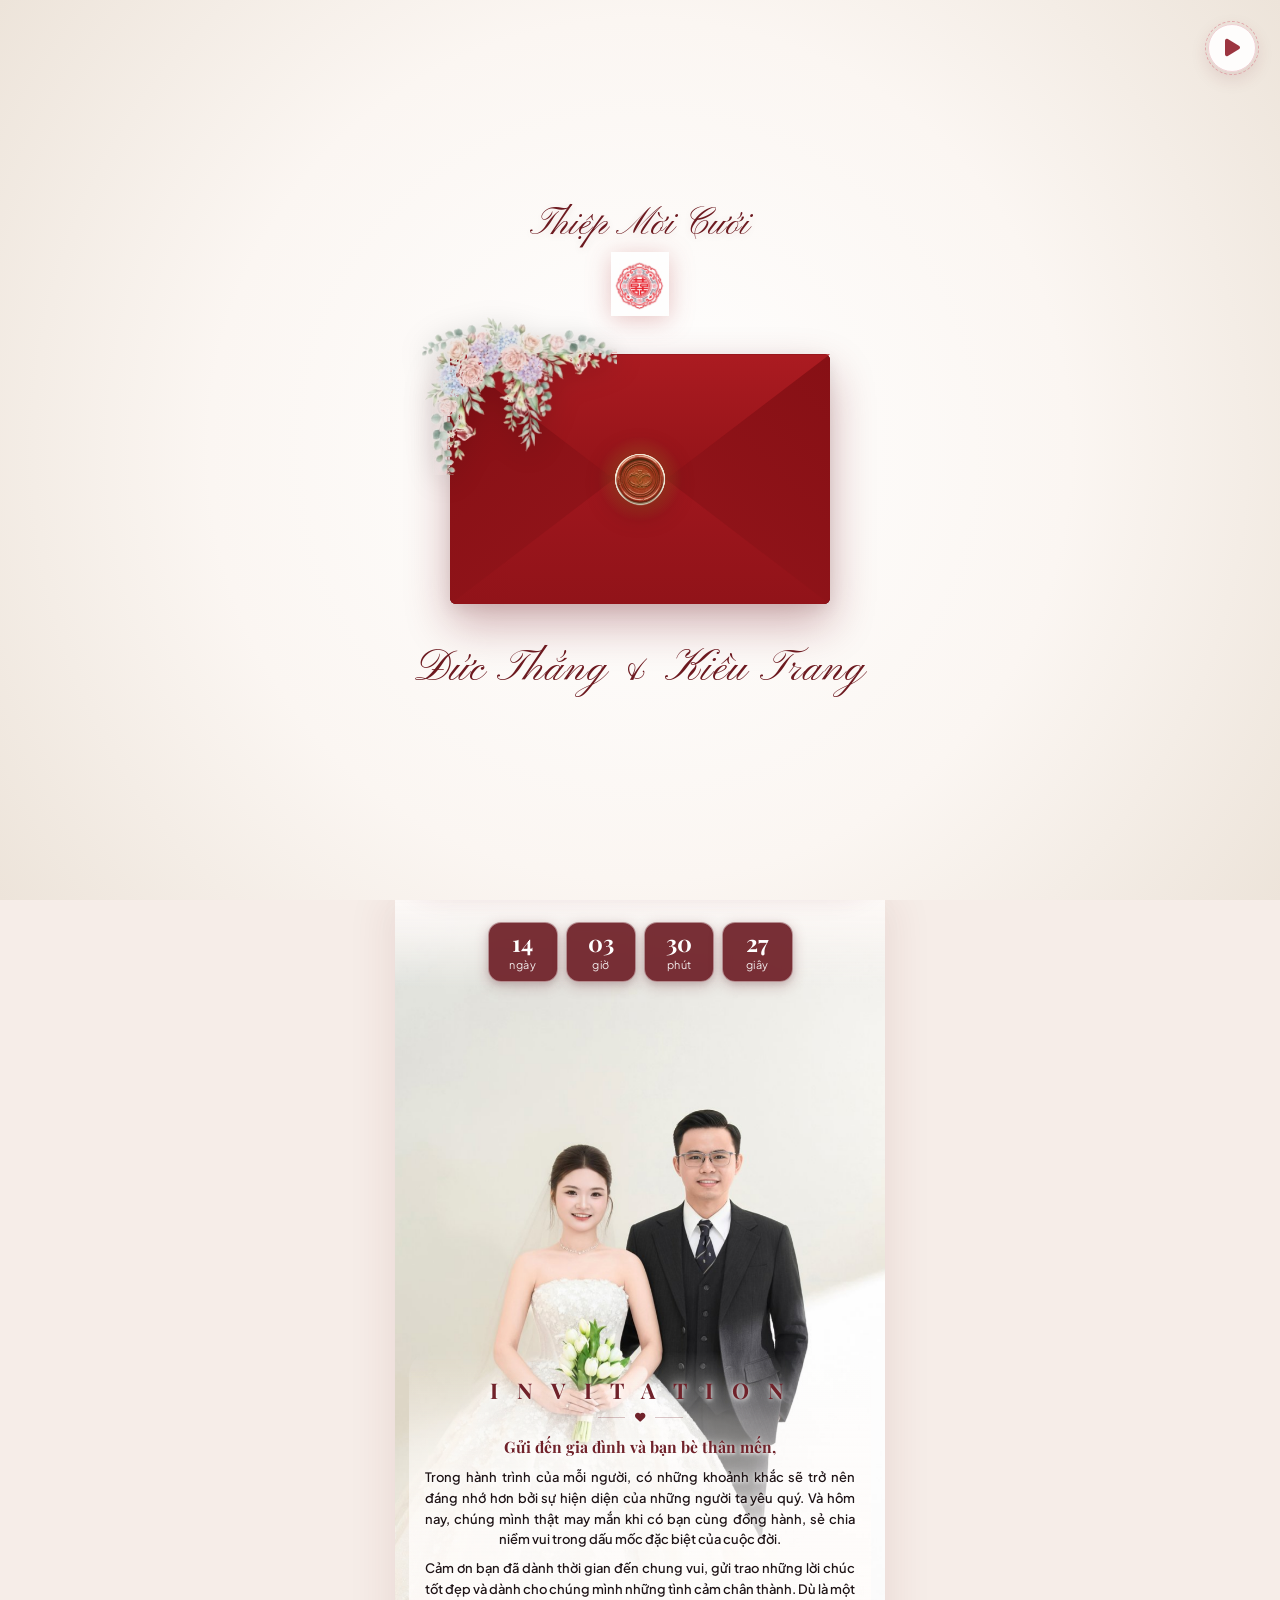
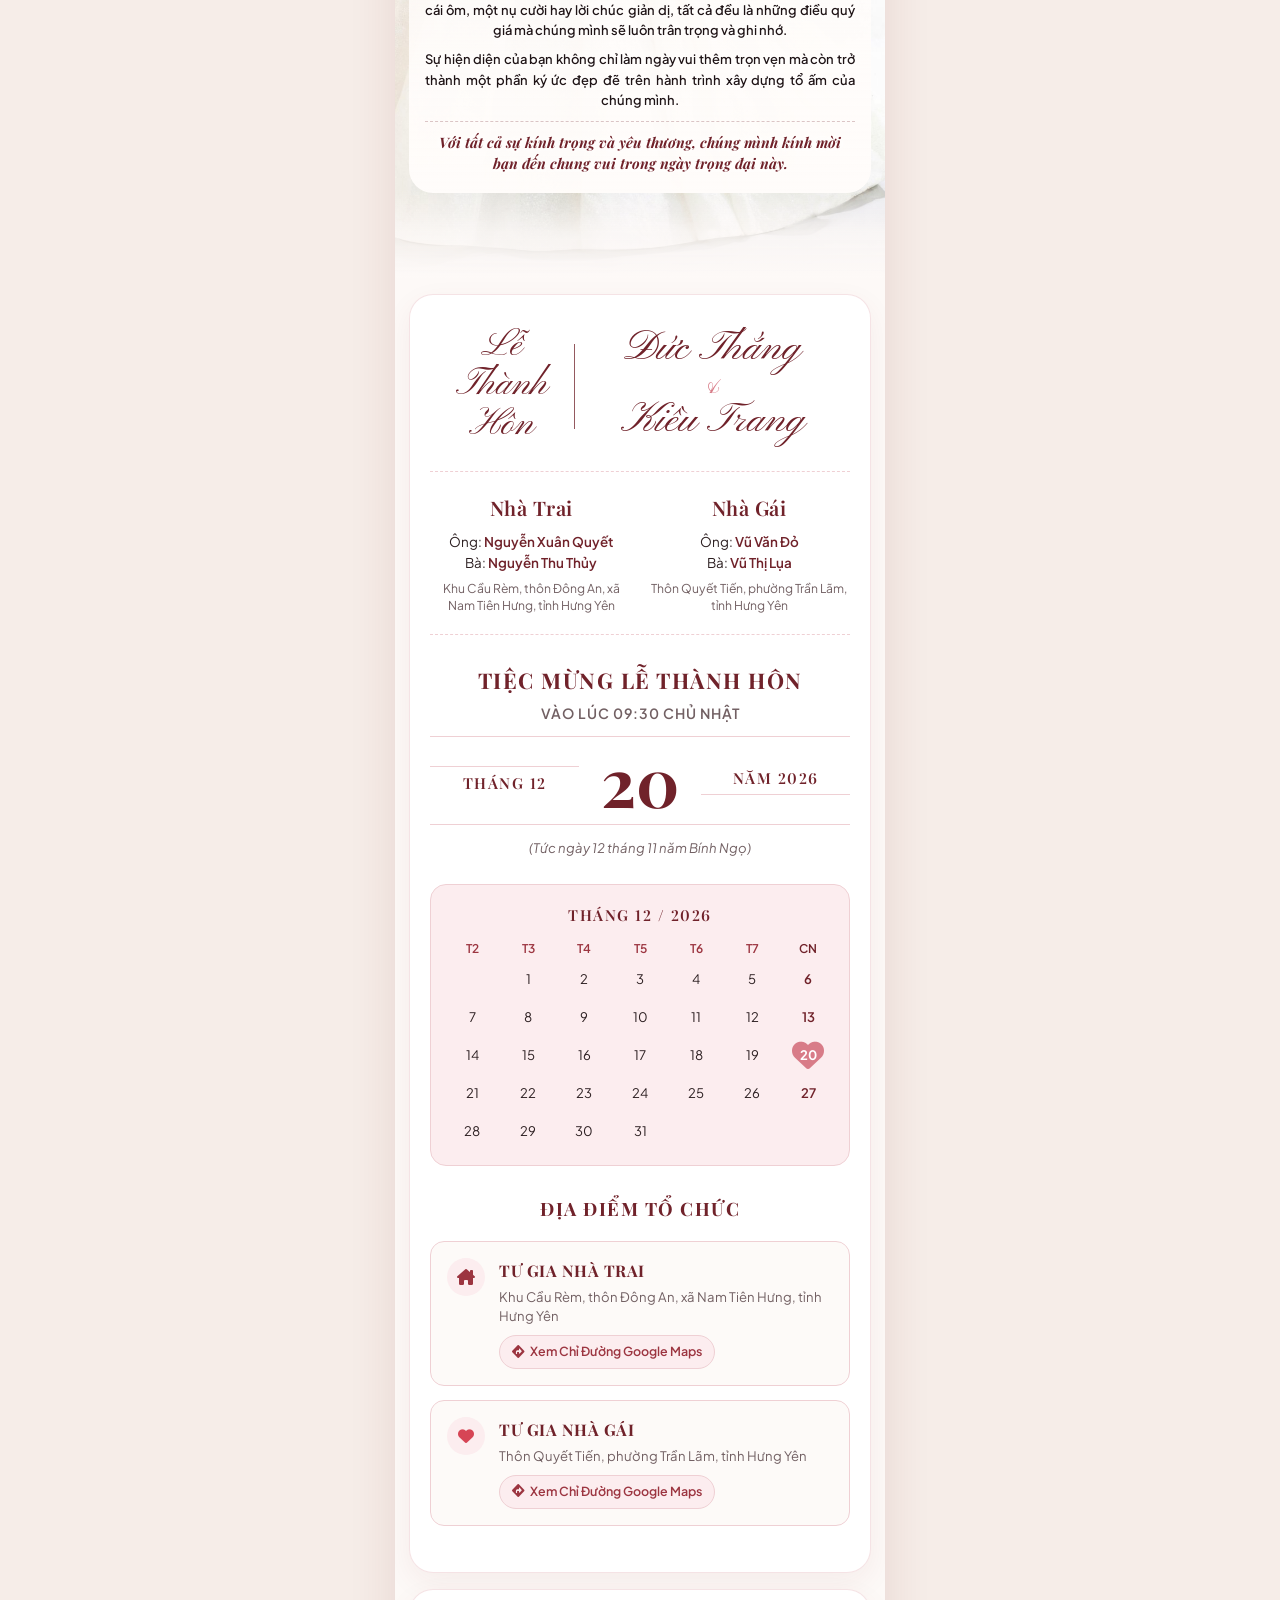
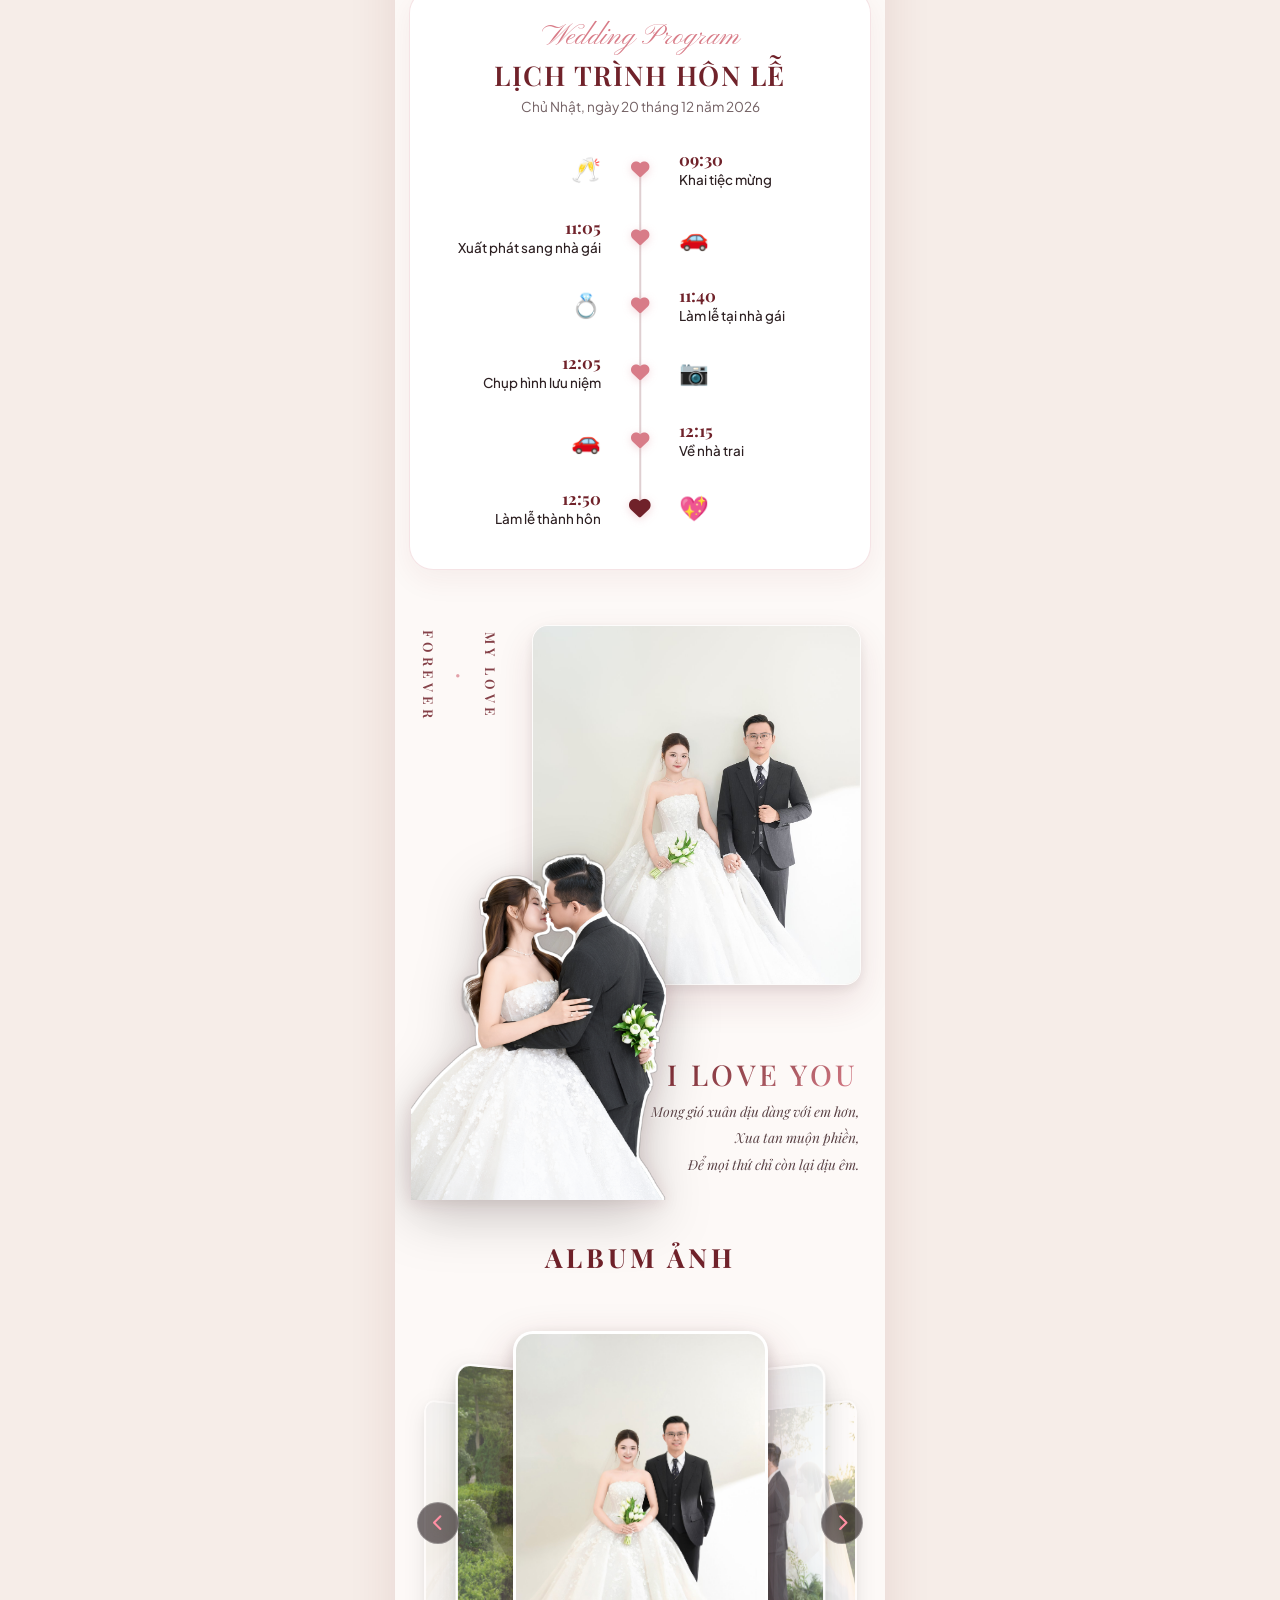
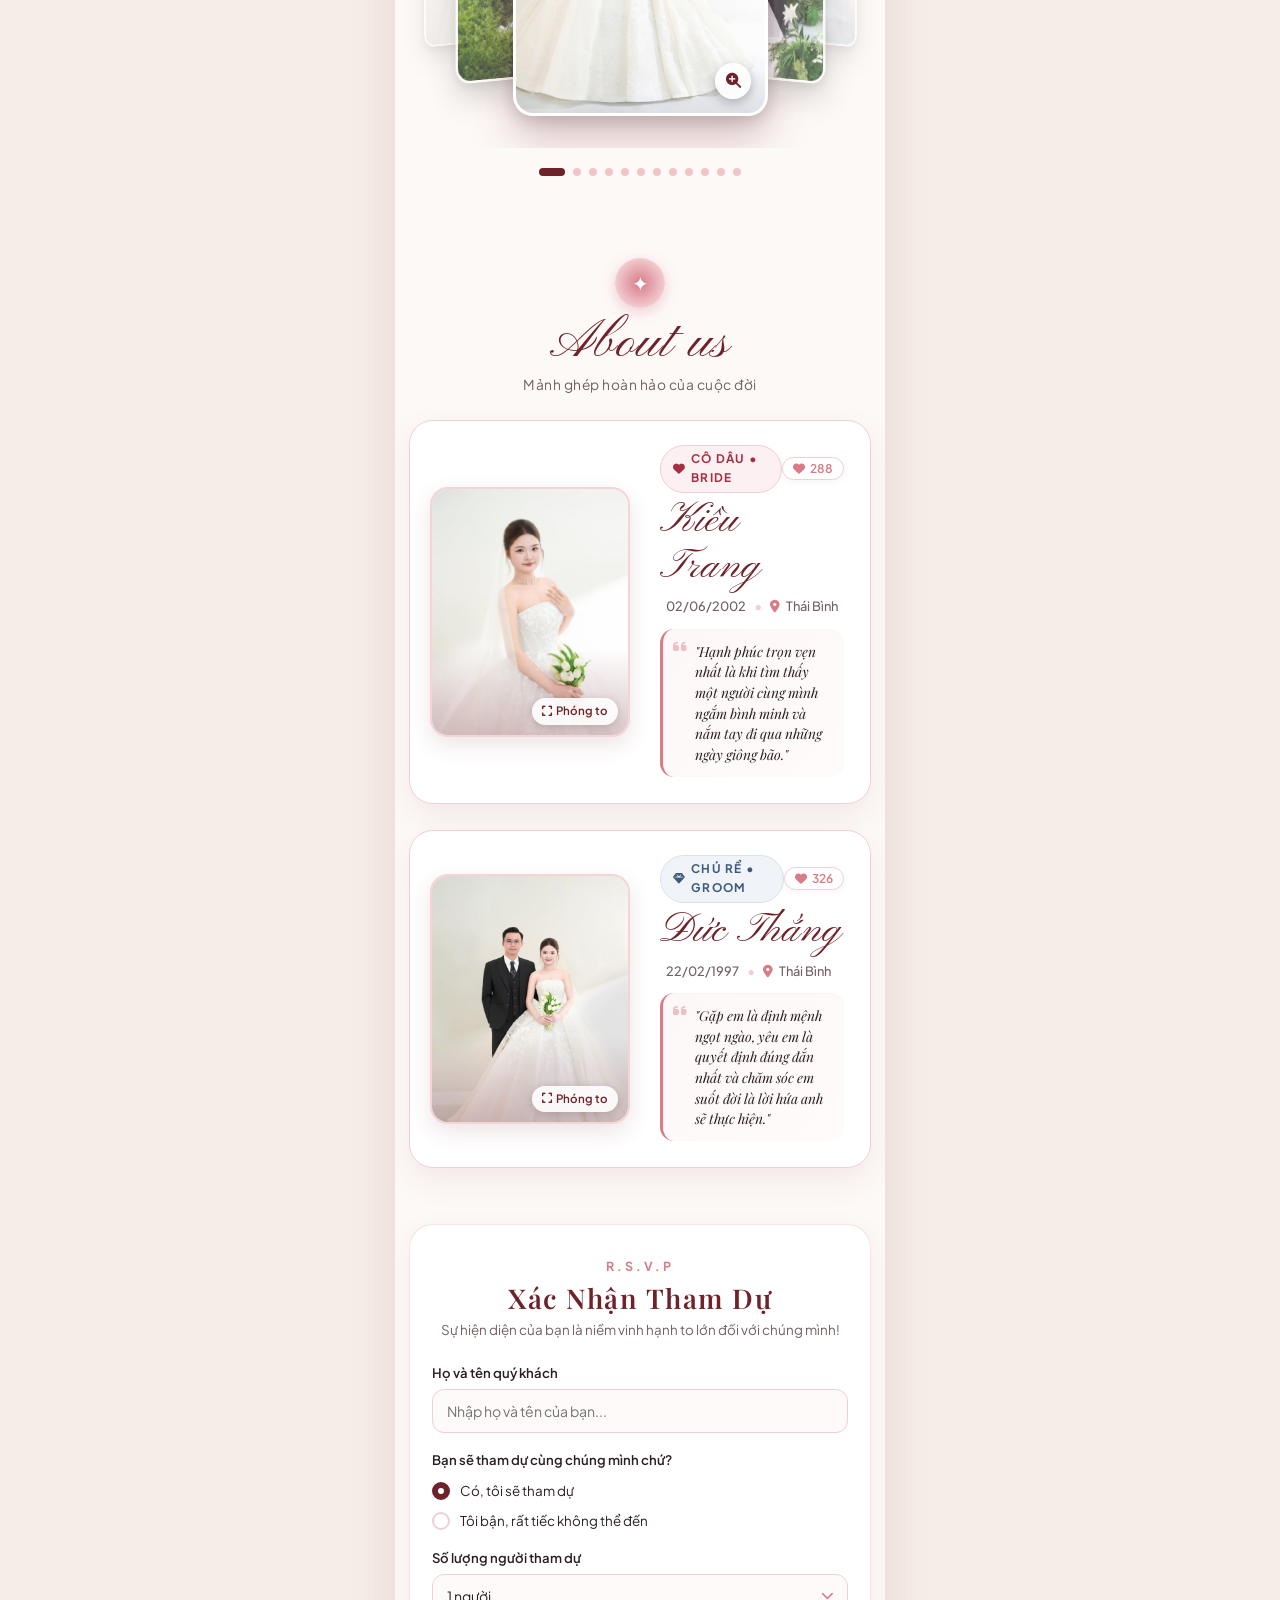
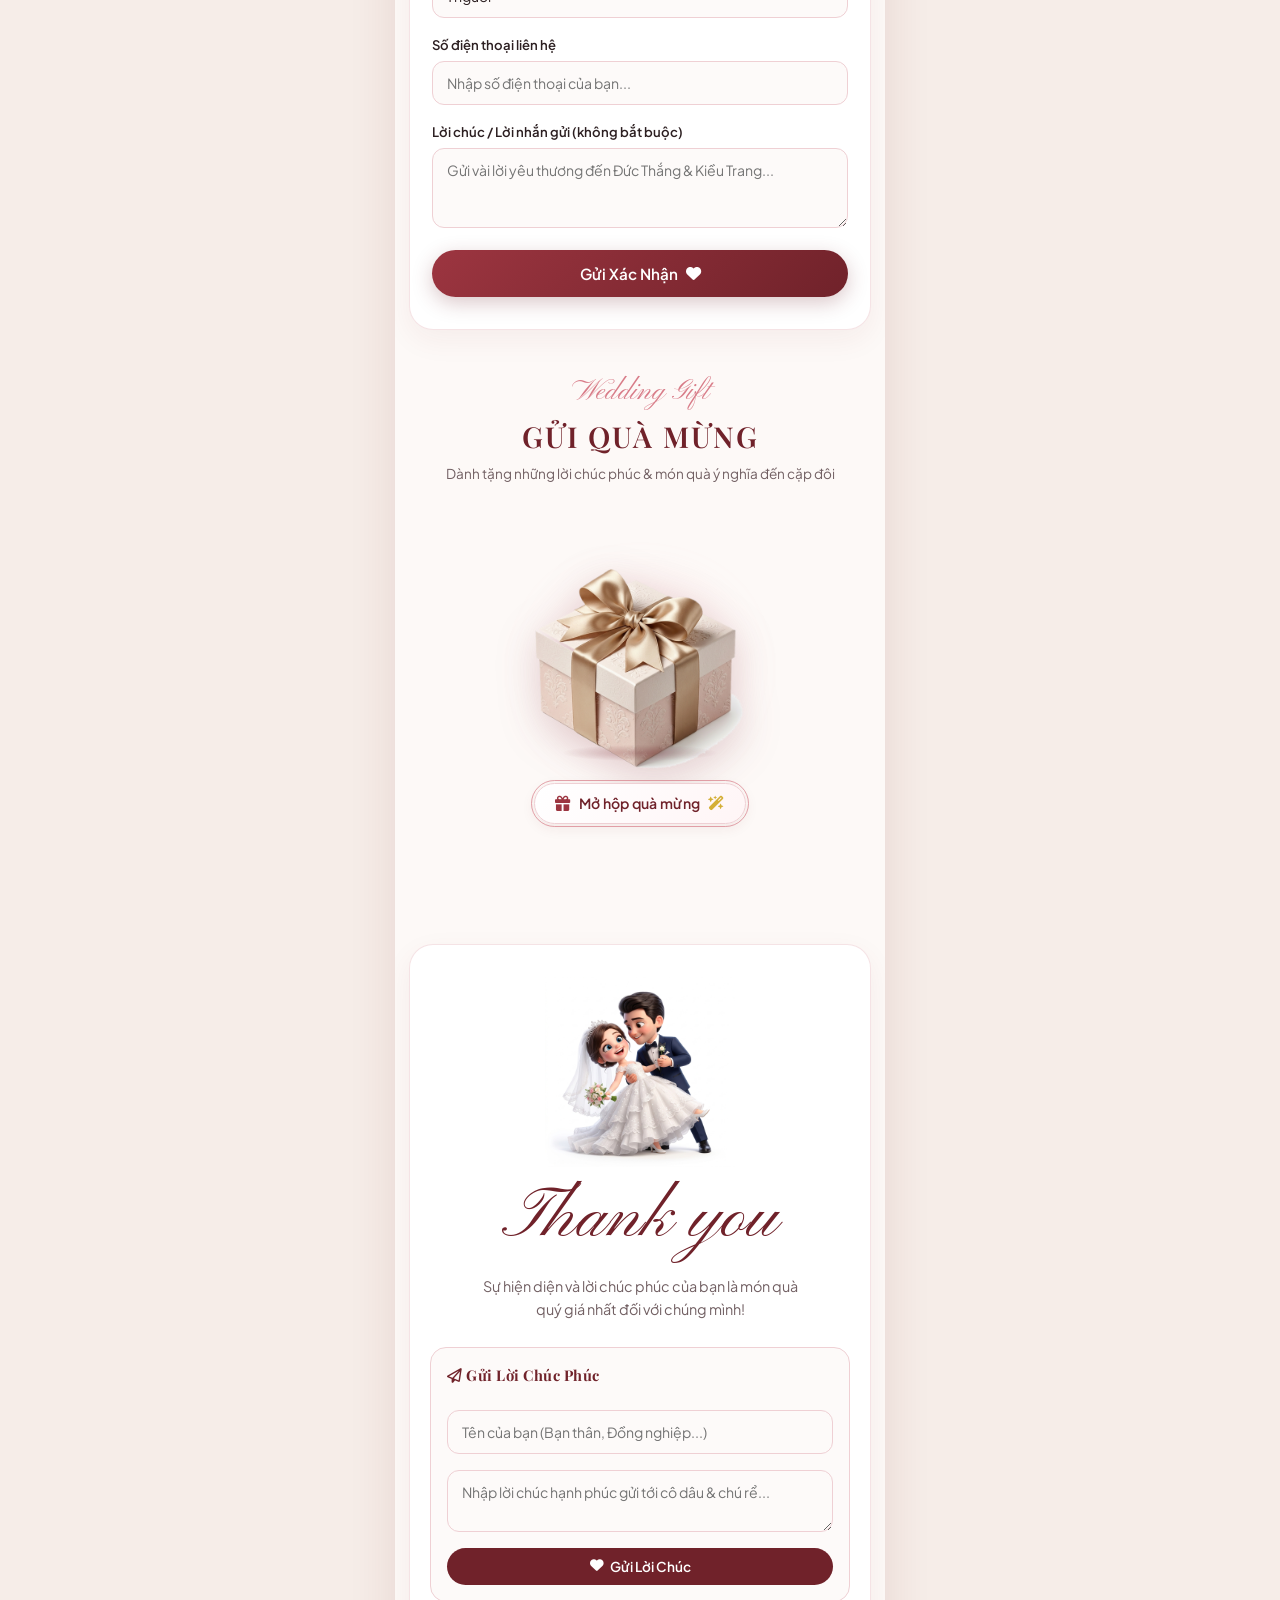
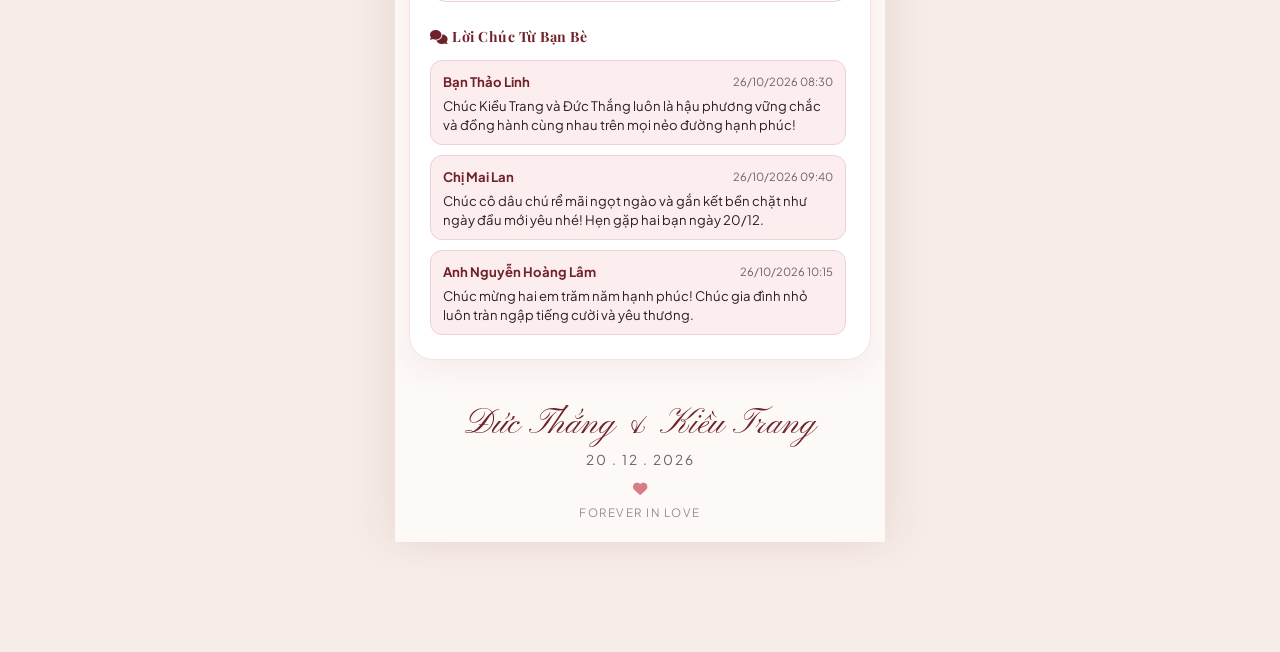
==== index.html @ c05e97ae "fix(envelope): cap nhat icon Song_hy_v2 va fix triet de hieu ung canh mo thiep 3D khong bi bong mo n" ====
<!DOCTYPE html>
<html lang="vi">
<head>
  <meta charset="UTF-8">
  <meta name="viewport" content="width=device-width, initial-scale=1.0, maximum-scale=5.0">
  <title>Thiệp Mời Cưới - Đức Thắng & Kiều Trang | 20.12.2026</title>
  
  <!-- Meta tags cho SEO & Social Sharing -->
  <meta name="description" content="Thiệp cưới online của Đức Thắng & Kiều Trang - 20.12.2026. Trân trọng kính mời bạn đến tham dự và chung vui cùng chúng mình!">
  <meta property="og:title" content="Thiệp Cưới Online - Đức Thắng & Kiều Trang">
  <meta property="og:description" content="Trân trọng kính mời bạn đến dự tiệc mừng lễ thành hôn của Đức Thắng & Kiều Trang!">
  <meta property="og:image" content="assets/images/TTT09584_web.jpg">
  
  <!-- Google Fonts: Playfair Display, Pinyon Script, Plus Jakarta Sans, Cormorant Garamond -->
  <link rel="preconnect" href="https://fonts.googleapis.com">
  <link rel="preconnect" href="https://fonts.gstatic.com" crossorigin>
  <link href="https://fonts.googleapis.com/css2?family=Cormorant+Garamond:ital,wght@0,400;0,600;0,700;1,400&family=Pinyon+Script&family=Playfair+Display:ital,wght@0,400;0,600;0,700;1,400&family=Plus+Jakarta+Sans:wght@300;400;500;600;700&display=swap" rel="stylesheet">
  
  <!-- FontAwesome Icons -->
  <link rel="stylesheet" href="https://cdnjs.cloudflare.com/ajax/libs/font-awesome/6.4.0/css/all.min.css">
  
  <!-- CSS Stylesheet -->
  <link rel="stylesheet" href="style.css">
</head>
<body>

  <!-- ==========================================
       BACKGROUND MUSIC (Bật/Tắt Nhạc Nền: Beautiful in White)
       ========================================== -->
  <audio id="bg-music" loop preload="auto">
    <source src="assets/music/beautiful-in-white.mp3" type="audio/mpeg">
    <source src="https://archive.org/download/westlifebeautifulinwhite_201911/Westlife%20-%20Beautiful%20in%20White.mp3" type="audio/mpeg">
    Trình duyệt của bạn không hỗ trợ phát nhạc nền.
  </audio>
  
  <button id="music-toggle" class="music-btn" aria-label="Bật/Tắt nhạc nền" title="Bật/Tắt nhạc nền">
    <i class="fa-solid fa-play"></i>
  </button>

  <!-- ==========================================
       1. ENVELOPE COVER (MÀN HÌNH BẮT ĐẦU - PHONG BÌ THƯ ĐỎ GIỮ NGUYÊN HOÀN TOÀN)
       ========================================== -->
  <div id="envelope-cover" class="envelope-cover-overlay">
    <div class="envelope-screen-wrapper">
      
      <!-- Tiêu đề trên cùng: Thiệp Mời Cưới -->
      <div class="envelope-top-title" id="envelope-top-title">
        <span class="envelope-title-cursive">Thiệp Mời Cưới</span>
      </div>

      <!-- Biểu tượng Song Hỷ (囍) v2 -->
      <div class="envelope-wedding-emblem" id="envelope-wedding-emblem">
        <img src="assets/images/Song_hy_v2.png" alt="Biểu tượng Song Hỷ" class="song-hy-icon">
      </div>

      <!-- Khung phong bì 3D tương tác -->
      <div class="envelope-stage" id="envelope-interactive" title="Nhấp để mở thiệp cưới">
        
        <!-- Thân phong bì đỏ -->
        <div class="envelope-body">
          <!-- Cụm hoa góc trên bên trái -->
          <div class="envelope-flower flower-top-left">
            <img src="assets/images/flower_top_left.png" alt="Hoa cưới trang trí góc trên bên trái">
          </div>

          <!-- Mặt sau phong bì -->
          <div class="envelope-inner-back"></div>

          <!-- Tấm ảnh cưới trượt lên từ phong bì (Ảnh TTT09222) -->
          <div class="envelope-photo-card" id="envelope-photo-card">
            <div class="photo-img-wrapper">
              <img src="assets/images/TTT09222_web.jpg" alt="Ảnh cưới Đức Thắng & Kiều Trang" class="photo-couple-img">
            </div>
          </div>

          <!-- Nếp gấp hai bên & đáy phong bì tạo thành túi -->
          <div class="envelope-pocket">
            <div class="pocket-fold pocket-left"></div>
            <div class="pocket-fold pocket-right"></div>
            <div class="pocket-fold pocket-bottom"></div>
          </div>

          <!-- Nắp tam giác phong bì trên cùng -->
          <div class="envelope-top-flap" id="envelope-flap">
            <div class="flap-triangle"></div>
          </div>

          <!-- Con dấu sáp ở chính giữa phong bì -->
          <div class="envelope-wax-seal" id="envelope-wax-seal">
            <img src="assets/images/wax_seal.png" alt="Con dấu sáp đỏ niêm phong thiệp cưới">
            <div class="seal-glow"></div>
          </div>
        </div>

      </div>

      <!-- Thông tin phía dưới phong bì: Tên cô dâu chú rể -->
      <div class="envelope-bottom-info" id="envelope-bottom-info">
        <div class="envelope-couple-names">Đức Thắng &amp; Kiều Trang</div>
      </div>

    </div>

    <!-- Container chứa hiệu ứng trái tim đỏ bay lên -->
    <div id="envelope-hearts-container" class="envelope-hearts-container"></div>
  </div>

  <!-- ==========================================
       2. HERO BANNER - INTRO ZOOM (ĐỒNG BỘ CHIỀU RỘNG CHUẨN MẪU FEED)
       ========================================== -->
  <div class="cl-hero-wrapper">
    <header id="hero">
      <div class="hero-bg" style="background-image: url('assets/images/TTT09584_web.jpg'), url('assets/images/TTT09584.jpg');"></div>
      <div class="hero-overlay"></div>
      
      <div class="hero-content">
        <h1 class="hero-names">
          <span class="hero-name-row">Đức Thắng</span>
          <span class="hero-amp">&amp;</span>
          <span class="hero-name-row">Kiều Trang</span>
        </h1>
        <p class="hero-date">20 . 12 . 2026</p>
      </div>
      
      <div class="scroll-down-hint" id="scroll-down-hint">
        <span>Cuộn xuống</span>
        <i class="fa-solid fa-angle-down"></i>
      </div>

      <!-- Hiệu ứng viền chuyển mờ dần hài hòa ở đáy Intro -->
      <div class="hero-bottom-fade"></div>
    </header>
  </div>

  <!-- ==========================================
       3. CẢM HỨNG TỪ CINELOVE MẪU 42 - HỒNG PASTEL FEED
       TẤT CẢ CÁC MÀN BÊN DƯỚI ĐỒNG BỘ THEO MẪU CINELOVE 42 VỚI THÔNG TIN CÓ SẴN
       ========================================== -->
  <main class="cl-feed-wrapper" id="wedding-feed">
    <div class="cl-feed-container">


      <!-- SECTION 2: COUNTDOWN & INVITATION LETTER (CHUẨN CINELOVE 42) -->
      <section class="cl-section cl-invitation-section" id="invitation-section">
        
        <!-- Ảnh nền váy cưới & hoa ngọt ngào -->
        <div class="cl-invitation-cover">
          <img src="assets/images/TTT08627_web.jpg" alt="Thư mời cưới Đức Thắng Kiều Trang" class="cl-invitation-bg-img" loading="eager" decoding="async">

          <!-- Lớp phủ chứa 4 ô Countdown và Card thư mời -->
          <div class="cl-invitation-content-overlay">
            
            <!-- 4 ô Countdown màu đỏ mận đặc trưng CineLove 42 -->
            <div class="cl-countdown-grid">
              <div class="cl-countdown-box">
                <span class="cl-countdown-num" id="days">00</span>
                <span class="cl-countdown-label">ngày</span>
              </div>
              <div class="cl-countdown-box">
                <span class="cl-countdown-num" id="hours">00</span>
                <span class="cl-countdown-label">giờ</span>
              </div>
              <div class="cl-countdown-box">
                <span class="cl-countdown-num" id="minutes">00</span>
                <span class="cl-countdown-label">phút</span>
              </div>
              <div class="cl-countdown-box">
                <span class="cl-countdown-num" id="seconds">00</span>
                <span class="cl-countdown-label">giây</span>
              </div>
            </div>

            <!-- Khung Thư Mời Kính Mờ (Glassmorphism card) -->
            <div class="cl-letter-card">
              <h2 class="cl-letter-title">I N V I T A T I O N</h2>
              <div class="cl-letter-divider">
                <span class="cl-letter-heart"><i class="fa-solid fa-heart"></i></span>
              </div>
              <div class="cl-letter-body">
                <p class="cl-letter-greeting">Gửi đến gia đình và bạn bè thân mến,</p>
                <p class="cl-letter-paragraph">
                  Trong hành trình của mỗi người, có những khoảnh khắc sẽ trở nên đáng nhớ hơn bởi sự hiện diện của những người ta yêu quý. Và hôm nay, chúng mình thật may mắn khi có bạn cùng đồng hành, sẻ chia niềm vui trong dấu mốc đặc biệt của cuộc đời.
                </p>
                <p class="cl-letter-paragraph">
                  Cảm ơn bạn đã dành thời gian đến chung vui, gửi trao những lời chúc tốt đẹp và dành cho chúng mình những tình cảm chân thành. Dù là một cái ôm, một nụ cười hay lời chúc giản dị, tất cả đều là những điều quý giá mà chúng mình sẽ luôn trân trọng và ghi nhớ.
                </p>
                <p class="cl-letter-paragraph">
                  Sự hiện diện của bạn không chỉ làm ngày vui thêm trọn vẹn mà còn trở thành một phần ký ức đẹp đẽ trên hành trình xây dựng tổ ấm của chúng mình.
                </p>
                <p class="cl-letter-conclusion">
                  Với tất cả sự kính trọng và yêu thương, chúng mình kính mời bạn đến chung vui trong ngày trọng đại này.
                </p>
              </div>
            </div>

          </div>
        </div>

      </section>

      <!-- SECTION 3: LỄ THÀNH HÔN & THÔNG BÁO HAI BÊN GIA ĐÌNH (CHUẨN CINELOVE 42) -->
      <section class="cl-section cl-ceremony-section reveal-up">
        <div class="cl-card-white">
          
          <!-- Hàng tiêu đề Lễ Thành Hôn & Tên Cặp Đôi -->
          <div class="cl-ceremony-header-row">
            <div class="cl-ceremony-badge-stack">
              <span class="cl-script-word">Lễ</span>
              <span class="cl-script-word">Thành</span>
              <span class="cl-script-word">Hôn</span>
            </div>
            <div class="cl-ceremony-header-divider"></div>
            <div class="cl-ceremony-names-col">
              <div class="cl-name-script groom">Đức Thắng</div>
              <div class="cl-name-ampersand">&amp;</div>
              <div class="cl-name-script bride">Kiều Trang</div>
            </div>
          </div>

          <!-- Thông Tin Hai Bên Gia Đình (2 Cột Nhà Trai - Nhà Gái) -->
          <div class="cl-family-grid">
            <div class="cl-family-col groom-side reveal-left">
              <h4 class="cl-side-title">Nhà Trai</h4>
              <p class="cl-parent-line">Ông: <strong>Nguyễn Xuân Quyết</strong></p>
              <p class="cl-parent-line">Bà: <strong>Nguyễn Thu Thủy</strong></p>
              <p class="cl-address-line">Khu Cầu Rèm, thôn Đông An, xã Nam Tiên Hưng, tỉnh Hưng Yên</p>
            </div>
            
            <div class="cl-family-col bride-side reveal-right">
              <h4 class="cl-side-title">Nhà Gái</h4>
              <p class="cl-parent-line">Ông: <strong>Vũ Văn Đỏ</strong></p>
              <p class="cl-parent-line">Bà: <strong>Vũ Thị Lụa</strong></p>
              <p class="cl-address-line">Thôn Quyết Tiến, phường Trần Lãm, tỉnh Hưng Yên</p>
            </div>
          </div>

          <!-- Khối Tiệc Mừng & Ngày Tháng Năm -->
          <div class="cl-fest-block reveal-up delay-1">
            <h3 class="cl-fest-title">TIỆC MỪNG LỄ THÀNH HÔN</h3>
            <p class="cl-fest-time">VÀO LÚC 09:30 CHỦ NHẬT</p>
            
            <!-- Hàng ngày tháng với số 20 to ấn tượng chuẩn CineLove -->
            <div class="cl-date-row">
              <div class="cl-date-col-side left">
                <span class="cl-date-bar"></span>
                <span class="cl-date-text">THÁNG 12</span>
              </div>
              <div class="cl-date-col-center">
                <span class="cl-date-giant">20</span>
              </div>
              <div class="cl-date-col-side right">
                <span class="cl-date-text">NĂM 2026</span>
                <span class="cl-date-bar"></span>
              </div>
            </div>

            <p class="cl-lunar-date">(Tức ngày 12 tháng 11 năm Bính Ngọ)</p>
          </div>

          <!-- Khối Lịch Tháng 12 Đánh Dấu Ngày Cưới (Mini Calendar) -->
          <div class="cl-calendar-widget reveal-up delay-2">
            <div class="cl-cal-header">THÁNG 12 / 2026</div>
            <div class="cl-cal-days-header">
              <span>T2</span><span>T3</span><span>T4</span><span>T5</span><span>T6</span><span>T7</span><span class="cl-cal-sun">CN</span>
            </div>
            <div class="cl-cal-grid">
              <!-- Tuần 1: Dec 1, 2026 là Thứ 3 -->
              <span class="cl-cal-empty"></span>
              <span>1</span><span>2</span><span>3</span><span>4</span><span>5</span><span class="cl-cal-sun">6</span>
              <!-- Tuần 2 -->
              <span>7</span><span>8</span><span>9</span><span>10</span><span>11</span><span>12</span><span class="cl-cal-sun">13</span>
              <!-- Tuần 3 -->
              <span>14</span><span>15</span><span>16</span><span>17</span><span>18</span><span>19</span>
              <!-- NGÀY 20 ĐÁNH DẤU TRÁI TIM -->
              <span class="cl-cal-wedding-day cl-cal-sun" title="Ngày Hôn Lễ">
                <span class="cl-cal-heart-wrap">
                  <i class="fa-solid fa-heart cl-cal-heart-bg"></i>
                  <span class="cl-cal-day-num">20</span>
                </span>
              </span>
              <!-- Tuần 4 -->
              <span>21</span><span>22</span><span>23</span><span>24</span><span>25</span><span>26</span><span class="cl-cal-sun">27</span>
              <!-- Tuần 5 -->
              <span>28</span><span>29</span><span>30</span><span>31</span>
              <span class="cl-cal-empty"></span><span class="cl-cal-empty"></span><span class="cl-cal-empty"></span>
            </div>
          </div>

          <!-- Khối Địa Điểm Tổ Chức -->
          <div class="cl-venue-block reveal-up delay-2">
            <h4 class="cl-venue-heading">ĐỊA ĐIỂM TỔ CHỨC</h4>
            
            <div class="cl-venue-item">
              <div class="cl-venue-icon"><i class="fa-solid fa-house-chimney"></i></div>
              <div class="cl-venue-info">
                <h5 class="cl-venue-name">TƯ GIA NHÀ TRAI</h5>
                <p class="cl-venue-addr">Khu Cầu Rèm, thôn Đông An, xã Nam Tiên Hưng, tỉnh Hưng Yên</p>
                <a href="https://www.google.com/maps/dir/?api=1&destination=20.517033908639352,106.26773244638706" target="_blank" rel="noopener noreferrer" class="cl-btn-map">
                  <i class="fa-solid fa-diamond-turn-right"></i> Xem Chỉ Đường Google Maps
                </a>
              </div>
            </div>

            <div class="cl-venue-item">
              <div class="cl-venue-icon bride"><i class="fa-solid fa-heart"></i></div>
              <div class="cl-venue-info">
                <h5 class="cl-venue-name">TƯ GIA NHÀ GÁI</h5>
                <p class="cl-venue-addr">Thôn Quyết Tiến, phường Trần Lãm, tỉnh Hưng Yên</p>
                <a href="https://www.google.com/maps/dir/?api=1&destination=20.45577272204039,106.38618598172441" target="_blank" rel="noopener noreferrer" class="cl-btn-map bride">
                  <i class="fa-solid fa-diamond-turn-right"></i> Xem Chỉ Đường Google Maps
                </a>
              </div>
            </div>

          </div>

        </div>
      </section>

      <!-- SECTION 4: LỊCH TRÌNH HÔN LỄ (TIMELINE VỚI TIM HỒNG CHUẨN CINELOVE 42) -->
      <section class="cl-section cl-timeline-section reveal-up" id="timeline-section">
        <div class="cl-card-white">
          <div class="cl-section-head text-center">
            <span class="cl-sub-script">Wedding Program</span>
            <h3 class="cl-head-serif">LỊCH TRÌNH HÔN LỄ</h3>
            <p class="cl-head-desc">Chủ Nhật, ngày 20 tháng 12 năm 2026</p>
          </div>

          <div class="cl-timeline-track">
            
            <!-- Mốc 1 -->
            <div class="cl-timeline-row reveal-left">
              <div class="cl-timeline-side time-left">
                <span class="cl-timeline-emoji">🥂</span>
              </div>
              <div class="cl-timeline-node">
                <i class="fa-solid fa-heart cl-heart-node"></i>
              </div>
              <div class="cl-timeline-side desc-right">
                <span class="cl-timeline-hour">09:30</span>
                <span class="cl-timeline-action">Khai tiệc mừng</span>
              </div>
            </div>

            <!-- Mốc 2 -->
            <div class="cl-timeline-row reveal-right delay-1">
              <div class="cl-timeline-side desc-left">
                <span class="cl-timeline-hour">11:05</span>
                <span class="cl-timeline-action">Xuất phát sang nhà gái</span>
              </div>
              <div class="cl-timeline-node">
                <i class="fa-solid fa-heart cl-heart-node"></i>
              </div>
              <div class="cl-timeline-side time-right">
                <span class="cl-timeline-emoji">🚗</span>
              </div>
            </div>

            <!-- Mốc 3 -->
            <div class="cl-timeline-row reveal-left delay-2">
              <div class="cl-timeline-side time-left">
                <span class="cl-timeline-emoji">💍</span>
              </div>
              <div class="cl-timeline-node">
                <i class="fa-solid fa-heart cl-heart-node"></i>
              </div>
              <div class="cl-timeline-side desc-right">
                <span class="cl-timeline-hour">11:40</span>
                <span class="cl-timeline-action">Làm lễ tại nhà gái</span>
              </div>
            </div>

            <!-- Mốc 4 -->
            <div class="cl-timeline-row reveal-right delay-3">
              <div class="cl-timeline-side desc-left">
                <span class="cl-timeline-hour">12:05</span>
                <span class="cl-timeline-action">Chụp hình lưu niệm</span>
              </div>
              <div class="cl-timeline-node">
                <i class="fa-solid fa-heart cl-heart-node"></i>
              </div>
              <div class="cl-timeline-side time-right">
                <span class="cl-timeline-emoji">📷</span>
              </div>
            </div>

            <!-- Mốc 5 -->
            <div class="cl-timeline-row reveal-left delay-4">
              <div class="cl-timeline-side time-left">
                <span class="cl-timeline-emoji">🚗</span>
              </div>
              <div class="cl-timeline-node">
                <i class="fa-solid fa-heart cl-heart-node"></i>
              </div>
              <div class="cl-timeline-side desc-right">
                <span class="cl-timeline-hour">12:15</span>
                <span class="cl-timeline-action">Về nhà trai</span>
              </div>
            </div>

            <!-- Mốc 6 -->
            <div class="cl-timeline-row reveal-right delay-5">
              <div class="cl-timeline-side desc-left">
                <span class="cl-timeline-hour">12:50</span>
                <span class="cl-timeline-action">Làm lễ thành hôn</span>
              </div>
              <div class="cl-timeline-node">
                <i class="fa-solid fa-heart cl-heart-node cl-heart-finish"></i>
              </div>
              <div class="cl-timeline-side time-right">
                <span class="cl-timeline-emoji">💖</span>
              </div>
            </div>

          </div>
        </div>
      </section>

      <!-- SECTION 5: EDITORIAL STICKER CUTOUT (CHUẨN ẢNH THAM KHẢO 2: MY LOVE FOREVER - I LOVE YOU) -->
      <section class="cl-section cl-editorial-section reveal-up">
        
        <div class="cl-editorial-layout">
          
          <!-- Chữ dọc nghệ thuật bên lề trái: MY LOVE FOREVER -->
          <div class="cl-editorial-vtext-left reveal-left">
            <span class="cl-vtext-word">MY LOVE</span>
            <span class="cl-vtext-dot">•</span>
            <span class="cl-vtext-word">FOREVER</span>
          </div>


          <!-- Khung ảnh chính góc trên bên phải (Upper-right framed photo) -->
          <div class="cl-editorial-main-frame reveal-scale delay-1">
            <img src="assets/images/TTT08789_web.jpg" alt="Ảnh cưới Đức Thắng & Kiều Trang" class="gallery-trigger" data-img-src="assets/images/TTT08789_web.jpg">
          </div>

          <!-- Chủ thể cặp đôi bóc tách từ ảnh 9027 với viền sticker trắng ở góc dưới bên trái -->
          <div class="cl-editorial-cutout reveal-up delay-2">
            <img src="assets/images/TTT09027_v2.png" alt="Đức Thắng & Kiều Trang" class="gallery-trigger" data-img-src="assets/images/TTT09027_web.jpg">
          </div>

          <!-- Cụm Typography I LOVE YOU và Lời thơ ở góc dưới bên phải -->
          <div class="cl-editorial-bottom-text reveal-right delay-2">
            <h3 class="cl-editorial-love-title">I LOVE YOU</h3>
            <div class="cl-editorial-poem">
              <p>Mong gió xuân dịu dàng với em hơn,</p>
              <p>Xua tan muộn phiền,</p>
              <p>Để mọi thứ chỉ còn lại dịu êm.</p>
            </div>
          </div>

        </div>

        <!-- ALBUM ẢNH - 3D COVERFLOW SWIPE SLIDER (CHUẨN ẢNH THỨ 2 BẠN GỬI) -->
        <div class="cl-album-section reveal-up delay-1">
          <div class="cl-album-header text-center">
            <h3 class="cl-album-title">ALBUM ẢNH</h3>
          </div>

          <div class="cl-coverflow-slider" id="album-coverflow">
            <div class="cl-coverflow-track" id="coverflow-track">
              
              <div class="cl-coverflow-slide" data-index="0">
                <div class="cl-slide-card">
                  <img src="assets/images/TTT08627_web.jpg" alt="Ảnh cưới Đức Thắng & Kiều Trang 1" class="gallery-trigger" data-img-index="0">
                  <div class="cl-slide-zoom-hint"><i class="fa-solid fa-magnifying-glass-plus"></i></div>
                </div>
              </div>

              <div class="cl-coverflow-slide" data-index="1">
                <div class="cl-slide-card">
                  <img src="assets/images/TTT08982_web.jpg" alt="Ảnh cưới Đức Thắng & Kiều Trang 2" class="gallery-trigger" data-img-index="1">
                  <div class="cl-slide-zoom-hint"><i class="fa-solid fa-magnifying-glass-plus"></i></div>
                </div>
              </div>

              <div class="cl-coverflow-slide" data-index="2">
                <div class="cl-slide-card">
                  <img src="assets/images/TTT09584_web.jpg" alt="Ảnh cưới Đức Thắng & Kiều Trang 3" class="gallery-trigger" data-img-index="2">
                  <div class="cl-slide-zoom-hint"><i class="fa-solid fa-magnifying-glass-plus"></i></div>
                </div>
              </div>

              <div class="cl-coverflow-slide" data-index="3">
                <div class="cl-slide-card">
                  <img src="assets/images/TTT09222_web.jpg" alt="Ảnh cưới Đức Thắng & Kiều Trang 4" class="gallery-trigger" data-img-index="3">
                  <div class="cl-slide-zoom-hint"><i class="fa-solid fa-magnifying-glass-plus"></i></div>
                </div>
              </div>

              <div class="cl-coverflow-slide" data-index="4">
                <div class="cl-slide-card">
                  <img src="assets/images/TTT09824_web.jpg" alt="Ảnh cưới Đức Thắng & Kiều Trang 5" class="gallery-trigger" data-img-index="4">
                  <div class="cl-slide-zoom-hint"><i class="fa-solid fa-magnifying-glass-plus"></i></div>
                </div>
              </div>

              <div class="cl-coverflow-slide" data-index="5">
                <div class="cl-slide-card">
                  <img src="assets/images/TTT09053_web.jpg" alt="Ảnh cưới Đức Thắng & Kiều Trang 6" class="gallery-trigger" data-img-index="5">
                  <div class="cl-slide-zoom-hint"><i class="fa-solid fa-magnifying-glass-plus"></i></div>
                </div>
              </div>

               <div class="cl-coverflow-slide" data-index="6">
                <div class="cl-slide-card">
                  <img src="assets/images/TTT09839_web.jpg" alt="Ảnh cưới Đức Thắng & Kiều Trang 7" class="gallery-trigger" data-img-index="6">
                  <div class="cl-slide-zoom-hint"><i class="fa-solid fa-magnifying-glass-plus"></i></div>
                </div>
              </div>

              <div class="cl-coverflow-slide" data-index="7">
                <div class="cl-slide-card">
                  <img src="assets/images/TTT08816_web.jpg" alt="Ảnh cưới Đức Thắng & Kiều Trang 8" class="gallery-trigger" data-img-index="7">
                  <div class="cl-slide-zoom-hint"><i class="fa-solid fa-magnifying-glass-plus"></i></div>
                </div>
              </div>

              <div class="cl-coverflow-slide" data-index="8">
                <div class="cl-slide-card">
                  <img src="assets/images/TTT09627_web.jpg" alt="Ảnh cưới Đức Thắng & Kiều Trang 9" class="gallery-trigger" data-img-index="8">
                  <div class="cl-slide-zoom-hint"><i class="fa-solid fa-magnifying-glass-plus"></i></div>
                </div>
              </div>

              <div class="cl-coverflow-slide" data-index="9">
                <div class="cl-slide-card">
                  <img src="assets/images/TTT09589_web.jpg" alt="Ảnh cưới Đức Thắng & Kiều Trang 10" class="gallery-trigger" data-img-index="9">
                  <div class="cl-slide-zoom-hint"><i class="fa-solid fa-magnifying-glass-plus"></i></div>
                </div>
              </div>

              <div class="cl-coverflow-slide" data-index="10">
                <div class="cl-slide-card">
                  <img src="assets/images/TTT08675_web.jpg" alt="Ảnh cưới Đức Thắng & Kiều Trang 11" class="gallery-trigger" data-img-index="10">
                  <div class="cl-slide-zoom-hint"><i class="fa-solid fa-magnifying-glass-plus"></i></div>
                </div>
              </div>

              <div class="cl-coverflow-slide" data-index="11">
                <div class="cl-slide-card">
                  <img src="assets/images/TTT09654_web.jpg" alt="Ảnh cưới Đức Thắng & Kiều Trang 12" class="gallery-trigger" data-img-index="11">
                  <div class="cl-slide-zoom-hint"><i class="fa-solid fa-magnifying-glass-plus"></i></div>
                </div>
              </div>

            </div>

            <!-- Nút điều hướng mũi tên tròn hai bên -->
            <button type="button" class="cl-coverflow-btn prev" id="coverflow-prev" aria-label="Ảnh trước">
              <i class="fa-solid fa-chevron-left"></i>
            </button>
            <button type="button" class="cl-coverflow-btn next" id="coverflow-next" aria-label="Ảnh tiếp theo">
              <i class="fa-solid fa-chevron-right"></i>
            </button>
          </div>

          <!-- Các chấm chuyển ảnh (Pagination Dots) -->
          <div class="cl-coverflow-dots" id="coverflow-dots"></div>
        </div>

      </section>

      <!-- SECTION 6: ABOUT US (CÔ DÂU & CHÚ RỂ - PHONG CÁCH TẠP CHÍ CƯỚI CAO CẤP) -->
      <section class="cl-section cl-about-section reveal-up" id="about-section">
        
        <!-- Header có vòng tròn hồng pastel + ngôi sao lấp lánh -->
        <div class="cl-about-header text-center">
          <div class="cl-about-circle-badge">
            <span class="cl-sparkle">✦</span>
          </div>
          <h2 class="cl-about-script">About us</h2>
          <p class="cl-about-subtitle">Mảnh ghép hoàn hảo của cuộc đời</p>
        </div>

        <div class="cl-profiles-wrap">
          
          <!-- THẺ CÔ DÂU (BRIDE) -->
          <div class="cl-profile-card bride-card reveal-up">
            <!-- Khung ảnh chân dung lớn, sắc nét chuẩn tạp chí -->
            <div class="cl-profile-photo-col">
              <div class="cl-avatar-frame gallery-trigger" data-img-src="assets/images/TTT08816_web.jpg" title="Nhấp để xem ảnh đầy đủ">
                <img src="assets/images/bride_portrait.jpg" alt="Cô dâu Kiều Trang" class="cl-profile-img">
                <div class="cl-photo-overlay-badge">
                  <i class="fa-solid fa-expand"></i> Phóng to
                </div>
              </div>
            </div>

            <!-- Cột thông tin cô dâu -->
            <div class="cl-profile-info-col">
              <div class="cl-profile-badge-row">
                <span class="cl-role-tag bride-tag"><i class="fa-solid fa-heart"></i> Cô Dâu • Bride</span>
                <button type="button" class="cl-profile-heart-btn" onclick="reactProfileHeart(this)" title="Thả tim cho cô dâu">
                  <i class="fa-solid fa-heart"></i> <span class="cl-heart-num">288</span>
                </button>
              </div>
              
              <h3 class="cl-profile-name">Kiều Trang</h3>
              
              <div class="cl-profile-meta">
                <span class="cl-meta-item"><i class="fa-regular fa-calendar-heart"></i> 02/06/2002</span>
                <span class="cl-meta-divider">•</span>
                <span class="cl-meta-item"><i class="fa-solid fa-location-dot"></i> Thái Bình</span>
              </div>

              <div class="cl-profile-quote-wrap">
                <i class="fa-solid fa-quote-left cl-quote-mark"></i>
                <p class="cl-profile-quote">
                  "Hạnh phúc trọn vẹn nhất là khi tìm thấy một người cùng mình ngắm bình minh và nắm tay đi qua những ngày giông bão."
                </p>
              </div>
            </div>
          </div>

          <!-- THẺ CHÚ RỂ (GROOM) -->
          <div class="cl-profile-card groom-card reveal-up delay-1">
            <!-- Khung ảnh chân dung lớn, sắc nét chuẩn tạp chí -->
            <div class="cl-profile-photo-col">
              <div class="cl-avatar-frame gallery-trigger" data-img-src="assets/images/TTT08688_web.jpg" title="Nhấp để xem ảnh đầy đủ">
                <img src="assets/images/TTT08688_web.jpg" alt="Chú rể Đức Thắng" class="cl-profile-img groom-img">
                <div class="cl-photo-overlay-badge">
                  <i class="fa-solid fa-expand"></i> Phóng to
                </div>
              </div>
            </div>

            <!-- Cột thông tin chú rể -->
            <div class="cl-profile-info-col">
              <div class="cl-profile-badge-row">
                <span class="cl-role-tag groom-tag"><i class="fa-solid fa-gem"></i> Chú Rể • Groom</span>
                <button type="button" class="cl-profile-heart-btn" onclick="reactProfileHeart(this)" title="Thả tim cho chú rể">
                  <i class="fa-solid fa-heart"></i> <span class="cl-heart-num">326</span>
                </button>
              </div>
              
              <h3 class="cl-profile-name">Đức Thắng</h3>
              
              <div class="cl-profile-meta">
                <span class="cl-meta-item"><i class="fa-regular fa-calendar-heart"></i> 22/02/1997</span>
                <span class="cl-meta-divider">•</span>
                <span class="cl-meta-item"><i class="fa-solid fa-location-dot"></i> Thái Bình</span>
              </div>

              <div class="cl-profile-quote-wrap">
                <i class="fa-solid fa-quote-left cl-quote-mark"></i>
                <p class="cl-profile-quote">
                  "Gặp em là định mệnh ngọt ngào, yêu em là quyết định đúng đắn nhất và chăm sóc em suốt đời là lời hứa anh sẽ thực hiện."
                </p>
              </div>
            </div>
          </div>

        </div>

      </section>

      <!-- SECTION 7: RSVP - XÁC NHẬN THAM DỰ (CHUẨN CINELOVE 42) -->
      <section class="cl-section cl-rsvp-section reveal-up" id="rsvp-section">
        <div class="cl-card-white cl-rsvp-box">
          
          <div class="cl-rsvp-header text-center">
            <span class="cl-rsvp-tag">R.S.V.P</span>
            <h3 class="cl-head-serif">Xác Nhận Tham Dự</h3>
            <p class="cl-rsvp-lead">Sự hiện diện của bạn là niềm vinh hạnh to lớn đối với chúng mình!</p>
          </div>

          <form id="wedding-rsvp-form" class="cl-form">
            <div class="cl-form-group">
              <label class="cl-label" for="rsvp-name">Họ và tên quý khách</label>
              <input type="text" id="rsvp-name" class="cl-input" placeholder="Nhập họ và tên của bạn..." required>
            </div>

            <div class="cl-form-group">
              <label class="cl-label">Bạn sẽ tham dự cùng chúng mình chứ?</label>
              <div class="cl-radio-group">
                <label class="cl-radio-item">
                  <input type="radio" name="attendance" value="yes" checked>
                  <span class="cl-radio-custom"></span>
                  <span class="cl-radio-label">Có, tôi sẽ tham dự</span>
                </label>
                <label class="cl-radio-item">
                  <input type="radio" name="attendance" value="no">
                  <span class="cl-radio-custom"></span>
                  <span class="cl-radio-label">Tôi bận, rất tiếc không thể đến</span>
                </label>
              </div>
            </div>

            <div class="cl-form-group" id="rsvp-guests-container">
              <label class="cl-label" for="rsvp-guests">Số lượng người tham dự</label>
              <div class="cl-select-wrap">
                <select id="rsvp-guests" class="cl-select">
                  <option value="1">1 người</option>
                  <option value="2">2 người</option>
                  <option value="3">3 người</option>
                  <option value="4">4 người</option>
                  <option value="5+">5 người trở lên</option>
                </select>
                <i class="fa-solid fa-chevron-down cl-select-arrow"></i>
              </div>
            </div>

            <div class="cl-form-group">
              <label class="cl-label" for="rsvp-phone">Số điện thoại liên hệ</label>
              <input type="tel" id="rsvp-phone" class="cl-input" placeholder="Nhập số điện thoại của bạn..." required>
            </div>

            <div class="cl-form-group">
              <label class="cl-label" for="rsvp-note">Lời chúc / Lời nhắn gửi (không bắt buộc)</label>
              <textarea id="rsvp-note" class="cl-textarea" rows="3" placeholder="Gửi vài lời yêu thương đến Đức Thắng & Kiều Trang..."></textarea>
            </div>

            <button type="submit" class="cl-btn-submit">
              <span>Gửi Xác Nhận</span>
              <i class="fa-solid fa-heart"></i>
            </button>
          </form>

        </div>
      </section>

      <!-- SECTION 8: GỬI QUÀ MỪNG - QR NGÂN HÀNG (HỘP QUÀ CƯỚI TỰ NHIÊN SANG TRỌNG & ZERO JUMP) -->
      <section class="cl-section cl-gift-section reveal-up" id="wishing-section">
        
        <div class="cl-section-head text-center">
          <span class="cl-sub-script">Wedding Gift</span>
          <h2 class="cl-gift-title">GỬI QUÀ MỪNG</h2>
          <p class="cl-head-desc">Dành tặng những lời chúc phúc &amp; món quà ý nghĩa đến cặp đôi</p>
        </div>

        <!-- SÂN KHẤU HỘP QUÀ TƯƠNG TÁC (KIẾN TRÚC CSS GRID ỔN ĐỊNH - CHỐNG NHẢY VIEW 100%) -->
        <div class="cl-gift-viewport" id="gift-viewport">
          
          <!-- LỚP 1: HỘP QUÀ CƯỚI TỰ NHIÊN TRANG TRỌNG (CẨM NANG THIỆP CƯỚI CAO CẤP) -->
          <div class="cl-gift-stage-box" id="gift-box-stage" role="button" tabindex="0" aria-label="Chạm để mở hộp quà mừng cưới">
            <div class="cl-gift-box-container">
              
              <!-- Vầng sáng hào quang mềm mại -->
              <div class="cl-gift-glow"></div>

              <!-- Hộp quà cưới tự nhiên sang trọng -->
              <div class="cl-gift-box-visual" id="gift-box-visual">
                <img src="assets/images/wedding_gift_box.png" alt="Hộp quà cưới Đức Thắng & Kiều Trang" class="cl-gift-img">
                
                <!-- Bóng đổ mềm thực tế dưới đáy hộp quà -->
                <div class="cl-gift-shadow"></div>

                <!-- Các hạt bụi phép thuật & tim bay tung toé khi mở -->
                <div class="cl-gift-particles" id="gift-particles">
                  <span class="cl-p-item p1">✨</span>
                  <span class="cl-p-item p2">💖</span>
                  <span class="cl-p-item p3">🌸</span>
                  <span class="cl-p-item p4">✨</span>
                  <span class="cl-p-item p5">❤️</span>
                  <span class="cl-p-item p6">✨</span>
                  <span class="cl-p-item p7">💕</span>
                  <span class="cl-p-item p8">⭐</span>
                </div>
              </div>

              <!-- Lời ngỏ trang nhã & Nhãn gợi ý chạm mở hộp quà -->
              <div class="cl-gift-tap-hint">
                <span class="cl-tap-pulse"></span>
                <span class="cl-tap-text">
                  <i class="fa-solid fa-gift"></i> Mở hộp quà mừng <i class="fa-solid fa-wand-magic-sparkles"></i>
                </span>
              </div>

            </div>
          </div>

          <!-- LỚP 2: DANH SÁCH THẺ QR NGÂN HÀNG (CÙNG NẰM TRONG CÙNG Ô GRID - CHỐNG GIẬT LAG) -->
          <div class="cl-gift-stage-cards" id="gift-cards-stage">
            
            <div class="cl-gift-cards-stack">
              
              <!-- THẺ 1: CHÚ RỂ (Avatar tròn bên trái, Thẻ QR bên phải - Chuẩn CineLove 42) -->
              <div class="cl-gift-row card-groom">
                <div class="cl-gift-avatar-wrap">
                  <div class="cl-dashed-ring">
                    <img src="assets/images/TTT08867_avatar.jpg" alt="Chú rể Đức Thắng" class="cl-dashed-avatar groom-avatar">
                  </div>
                </div>

                <div class="cl-gift-card">
                  <div class="cl-gift-qr-box" title="Nhấp để phóng to QR">
                    <img src="assets/images/qr_groom_clean.png" alt="QR VietinBank Chú rể Đức Thắng" class="cl-gift-qr gallery-trigger" data-img-src="assets/images/qr_groom_clean.png">
                  </div>
                  <div class="cl-gift-info">
                    <span class="cl-gift-role">Chú rể</span>
                    <h4 class="cl-gift-name">Đức Thắng</h4>
                    <div class="cl-gift-stk-row">
                      <span class="cl-stk-label">VietinBank :</span>
                      <span class="cl-stk-val" id="groom-stk">106874944681</span>
                    </div>
                    <button type="button" class="cl-btn-copy" onclick="copyAccount('106874944681', 'Chú rể')" title="Sao chép số tài khoản">
                      <i class="fa-regular fa-copy"></i> Sao chép
                    </button>
                  </div>
                </div>
              </div>

              <!-- THẺ 2: CÔ DÂU (Thẻ QR bên trái, Avatar tròn bên phải - Chuẩn CineLove 42) -->
              <div class="cl-gift-row reverse card-bride">
                <div class="cl-gift-card">
                  <div class="cl-gift-qr-box" title="Nhấp để phóng to QR">
                    <img src="assets/images/qr_bride_clean.png" alt="QR VietinBank Cô dâu Kiều Trang" class="cl-gift-qr gallery-trigger" data-img-src="assets/images/qr_bride_clean.png">
                  </div>
                  <div class="cl-gift-info">
                    <span class="cl-gift-role">Cô dâu</span>
                    <h4 class="cl-gift-name">Kiều Trang</h4>
                    <div class="cl-gift-stk-row">
                      <span class="cl-stk-label">VietinBank :</span>
                      <span class="cl-stk-val" id="bride-stk">101873958290</span>
                    </div>
                    <button type="button" class="cl-btn-copy" onclick="copyAccount('101873958290', 'Cô dâu')" title="Sao chép số tài khoản">
                      <i class="fa-regular fa-copy"></i> Sao chép
                    </button>
                  </div>
                </div>

                <div class="cl-gift-avatar-wrap">
                  <div class="cl-dashed-ring">
                    <img src="assets/images/TTT08816_avatar.jpg" alt="Cô dâu Kiều Trang" class="cl-dashed-avatar bride-avatar">
                  </div>
                </div>
              </div>

            </div>

            <!-- Nút đóng lại hộp quà tiện lợi -->
            <div class="cl-gift-reclose-wrap text-center">
              <button type="button" class="cl-gift-reclose-btn" id="gift-reclose-btn" title="Đóng lại hộp quà">
                <i class="fa-solid fa-gift"></i> Đóng lại hộp quà
              </button>
            </div>

          </div>

        </div>

      </section>

      <!-- SECTION 9: THANK YOU & SỔ LƯU BÚT (VỚI HÌNH CẶP ĐÔI 3D DANCING CHUẨN CINELOVE 42) -->
      <section class="cl-section cl-thankyou-section reveal-up" id="guestbook-section">
        
        <div class="cl-card-white cl-thankyou-card">
          
          <!-- Hình ảnh 3D cô dâu chú rể khiêu vũ ngọt ngào (Render 3D tuyệt đẹp) -->
          <div class="cl-dancing-couple-wrap reveal-scale">
            <img src="assets/images/couple_dance_3d.jpg" alt="3D Couple Dancing" class="cl-dancing-couple-img">
          </div>

          <!-- Chữ Thank you thư pháp lớn màu hồng mận -->
          <div class="cl-thankyou-script-wrap text-center">
            <h2 class="cl-thankyou-script">Thank you</h2>
          </div>

          <p class="cl-thankyou-text">
            Sự hiện diện và lời chúc phúc của bạn là món quà quý giá nhất đối với chúng mình!
          </p>

          <!-- Form Gửi Lời Chúc Mừng -->
          <div class="cl-guestbook-form-box">
            <h4 class="cl-guestbook-heading"><i class="fa-regular fa-paper-plane"></i> Gửi Lời Chúc Phúc</h4>
            
            <form id="guestbook-form" class="cl-form">
              <div class="cl-form-group">
                <input type="text" id="wish-name" class="cl-input" placeholder="Tên của bạn (Bạn thân, Đồng nghiệp...)" required>
              </div>
              <div class="cl-form-group">
                <textarea id="wish-text" class="cl-textarea" rows="2" placeholder="Nhập lời chúc hạnh phúc gửi tới cô dâu & chú rể..." required></textarea>
              </div>
              <button type="submit" class="cl-btn-wish">
                <i class="fa-solid fa-heart"></i> Gửi Lời Chúc
              </button>
            </form>
          </div>

          <!-- Danh Sách Lời Chúc Đã Gửi (Hiển thị dạng bong bóng hồng pastel) -->
          <div class="cl-wishes-stream-container">
            <h5 class="cl-wishes-title"><i class="fa-solid fa-comments"></i> Lời Chúc Từ Bạn Bè</h5>
            <div id="guestbook-messages" class="cl-wishes-list">
              <!-- Sẽ được tải động bằng JavaScript -->
            </div>
          </div>

        </div>

      </section>

      <!-- FOOTER -->
      <footer class="cl-site-footer text-center">
        <div class="cl-footer-names">Đức Thắng &amp; Kiều Trang</div>
        <div class="cl-footer-date">20 . 12 . 2026</div>
        <div class="cl-footer-heart"><i class="fa-solid fa-heart"></i></div>
        <p class="cl-footer-sub">Forever in love</p>
      </footer>

    </div>
  </main>

  <!-- ==========================================
       4. FLOATING ACTION BAR (THANH TƯƠNG TÁC ĐÁY TRANG CHUẨN CINELOVE 42)
       ========================================== -->
  <div class="cl-floating-bar" id="floating-bar">
    <!-- Nút mở nhanh form lời chúc -->
    <button type="button" class="cl-float-input-btn" id="float-open-wishes" title="Gửi lời chúc">
      <span>Gửi lời chúc...</span>
      <i class="fa-regular fa-comment-dots"></i>
    </button>

    <!-- Nút Bắn Tim -->
    <button type="button" class="cl-float-heart-btn" id="float-burst-hearts" title="Bắn tim yêu thương">
      <span class="cl-btn-hands-icon">🫶</span>
      <span>Bắn tim</span>
    </button>

    <!-- Nút Mở Hộp Quà / QR -->
    <button type="button" class="cl-float-icon-btn" id="float-open-gift" title="Gửi quà mừng cưới">
      <i class="fa-solid fa-gift"></i>
    </button>

    <!-- Nút Thích kèm số lượng -->
    <button type="button" class="cl-float-like-btn" id="float-like-btn" title="Thả tim yêu thích">
      <i class="fa-solid fa-thumbs-up"></i>
      <span class="cl-like-count" id="like-counter">222</span>
    </button>
  </div>

  <!-- Container chứa hiệu ứng bắn tim khi bấm nút Bắn tim -->
  <div id="hearts-burst-container" class="hearts-burst-container"></div>

  <!-- ==========================================
       5. LIGHTBOX PHÓNG TO ẢNH
       ========================================== -->
  <div id="lightbox" class="lightbox">
    <span class="lightbox-close" id="lightbox-close"><i class="fa-solid fa-xmark"></i></span>
    <span class="lightbox-nav lightbox-prev" id="lightbox-prev"><i class="fa-solid fa-chevron-left"></i></span>
    <span class="lightbox-nav lightbox-next" id="lightbox-next"><i class="fa-solid fa-chevron-right"></i></span>
    <div class="lightbox-content">
      <img src="" id="lightbox-img" class="lightbox-img" alt="Phóng to ảnh">
    </div>
  </div>

  <!-- Toast thông báo nhanh -->
  <div id="toast" class="toast-msg">Đã lưu thông tin thành công!</div>

  <!-- Main JavaScript File -->
  <script src="script.js"></script>
</body>
</html>
---- style.css ----
/* ==========================================================================
   ONLINE WEDDING INVITATION - STYLESHEET
   Đức Thắng & Kiều Trang | 20.12.2026
   Style: Elegant, Premium, Romantic, Blush Pastel CineLove 42 Feed
   Fonts: Playfair Display, Pinyon Script, Plus Jakarta Sans, Cormorant Garamond
   ========================================================================== */

/* Google Fonts Import */
@import url('https://fonts.googleapis.com/css2?family=Cormorant+Garamond:ital,wght@0,400;0,600;0,700;1,400&family=Pinyon+Script&family=Playfair+Display:ital,wght@0,400;0,600;0,700;1,400&family=Plus+Jakarta+Sans:wght@300;400;500;600;700&display=swap');

/* CSS Variables */
:root {
  /* Core Brand Colors */
  --primary-color: #5b7b9c;
  --primary-hover: #3a5270;
  --primary-red: #8e2329;
  --accent-color: #3f5673;
  --accent-soft: #f2f6fa;
  --accent-pink: #d47b80;
  --bg-color-1: #f7fafc;
  --bg-color-2: #ebf1f5;
  --bg-cream: #faf5f2;
  --text-dark: #2b3e50;
  --text-main: #2b2424;
  --text-muted: #6b8296;
  --text-light: #ffffff;
  
  /* CineLove 42 Pastel Theme Tokens */
  --cl-canvas: #f6ede8;
  --cl-feed-bg: #fdf9f7;
  --cl-card-bg: #ffffff;
  --cl-blush-soft: #fcedef;
  --cl-blush-accent: #f5d4d8;
  --cl-rose-border: #efd0d4;
  --cl-rose-pill: rgba(224, 126, 137, 0.88);
  --cl-rose-accent: #d87c88;
  --cl-rose-deep: #70222a;
  --cl-rose-mid: #9c3540;
  --cl-wine: #56181f;
  --cl-text-dark: #2c1f21;
  --cl-text-muted: #726063;
  
  /* Fonts */
  --font-cursive: 'Pinyon Script', cursive;
  --font-title: 'Cormorant Garamond', serif;
  --font-serif: 'Playfair Display', 'Cormorant Garamond', Georgia, serif;
  --font-body: 'Plus Jakarta Sans', 'Montserrat', -apple-system, sans-serif;
  
  /* Shadows & Transitions */
  --shadow-sm: 0 4px 6px rgba(0, 0, 0, 0.05);
  --shadow-md: 0 10px 20px rgba(0, 0, 0, 0.08);
  --shadow-lg: 0 20px 40px rgba(0, 0, 0, 0.12);
  --shadow-cl-card: 0 10px 30px rgba(112, 34, 42, 0.06);
  --transition-smooth: all 0.5s cubic-bezier(0.25, 0.8, 0.25, 1);
  --transition-fast: all 0.3s ease;
}

/* Reset & Base Styles */
* {
  margin: 0;
  padding: 0;
  box-sizing: border-box;
}

html {
  -webkit-font-smoothing: antialiased;
  -webkit-text-size-adjust: 100%;
}

body {
  font-family: var(--font-body);
  color: var(--cl-text-dark);
  background-color: var(--cl-canvas);
  line-height: 1.6;
  overflow-x: hidden;
  -webkit-overflow-scrolling: touch;
  overscroll-behavior-y: none;
}

body.envelope-locked {
  overflow: hidden !important;
  touch-action: none;
}

h1, h2, h3, h4, h5 {
  font-family: var(--font-serif);
  font-weight: 500;
  letter-spacing: 0.5px;
}

p {
  font-size: 0.95rem;
  font-weight: 400;
}

a {
  text-decoration: none;
  color: inherit;
  transition: var(--transition-fast);
}

button {
  cursor: pointer;
  border: none;
  background: none;
  font-family: var(--font-body);
  transition: var(--transition-fast);
}

img {
  max-width: 100%;
  height: auto;
  display: block;
}

.text-center { text-align: center; }

/* ==========================================================================
   SMOOTH ENTRANCE ANIMATIONS (TỪ LỀ VÀO MƯỢT MÀ)
   ========================================================================== */
.reveal,
.reveal-up,
.reveal-left,
.reveal-right,
.reveal-scale {
  opacity: 0;
  will-change: opacity, transform;
  transition: opacity 1.25s cubic-bezier(0.22, 1, 0.36, 1), transform 1.25s cubic-bezier(0.22, 1, 0.36, 1);
}

.reveal,
.reveal-up { transform: translateY(38px); }
.reveal-left { transform: translateX(-52px); }
.reveal-right { transform: translateX(52px); }
.reveal-scale { transform: scale(0.93); }

.reveal.active,
.reveal-up.active,
.reveal-left.active,
.reveal-right.active,
.reveal-scale.active {
  opacity: 1;
  transform: translate(0, 0) scale(1);
}

.delay-1 { transition-delay: 0.16s; }
.delay-2 { transition-delay: 0.30s; }
.delay-3 { transition-delay: 0.44s; }
.delay-4 { transition-delay: 0.58s; }
.delay-5 { transition-delay: 0.72s; }

/* ==========================================================================
   BACKGROUND MUSIC BUTTON
   ========================================================================== */
.music-btn {
  position: fixed;
  top: 24px;
  right: 24px;
  width: 48px;
  height: 48px;
  background-color: rgba(255, 255, 255, 0.9);
  backdrop-filter: blur(8px);
  -webkit-backdrop-filter: blur(8px);
  border-radius: 50%;
  box-shadow: 0 6px 18px rgba(112, 34, 42, 0.15);
  display: flex;
  justify-content: center;
  align-items: center;
  z-index: 100000;
  border: 1.5px solid var(--cl-rose-border);
  outline: none;
  cursor: pointer;
  transition: var(--transition-smooth);
}

.music-btn i {
  font-size: 1.25rem;
  color: var(--cl-rose-mid);
}

.music-btn.playing {
  animation: rotateVinyl 4s linear infinite;
}

.music-btn::before {
  content: "";
  position: absolute;
  top: -4px;
  left: -4px;
  right: -4px;
  bottom: -4px;
  border-radius: 50%;
  border: 1px dashed var(--cl-rose-accent);
  opacity: 0.6;
  animation: rotateVinyl 12s linear infinite reverse;
}

@keyframes rotateVinyl {
  0% { transform: rotate(0deg); }
  100% { transform: rotate(360deg); }
}

/* ==========================================================================
   1. INVITATION COVER (PHONG BÌ THƯ ĐỎ GỐC CỦA BẠN - GIỮ NGUYÊN HOÀN TOÀN)
   ========================================================================== */
#envelope-cover.envelope-cover-overlay {
  position: fixed;
  top: 0;
  left: 0;
  width: 100%;
  height: 100vh;
  height: 100dvh;
  background: radial-gradient(circle at center, #ffffff 0%, #fbf6f2 55%, #ede4da 100%);
  display: flex;
  justify-content: center;
  align-items: center;
  z-index: 99999;
  transition: transform 1.2s cubic-bezier(0.77, 0, 0.175, 1), opacity 1s ease;
  overflow: hidden;
  user-select: none;
}

#envelope-cover.opened {
  transform: translateY(-100%);
  opacity: 0;
  pointer-events: none;
  visibility: hidden;
  transition: transform 1.2s cubic-bezier(0.77, 0, 0.175, 1), opacity 1s ease, visibility 1.2s;
}

.envelope-hearts-container {
  position: absolute;
  top: 0;
  left: 0;
  width: 100%;
  height: 100%;
  pointer-events: none;
  overflow: hidden;
  z-index: 99999;
}

.floating-big-heart {
  position: absolute;
  pointer-events: none;
  user-select: none;
  will-change: transform, opacity;
  animation: flyUpOffScreen var(--duration, 3.4s) cubic-bezier(0.25, 0.1, 0.25, 1) forwards;
}

.floating-big-heart .heart-inner {
  display: flex;
  align-items: center;
  justify-content: center;
  width: 100%;
  height: 100%;
  will-change: transform;
}

.floating-big-heart svg {
  width: 100%;
  height: 100%;
  display: block;
  overflow: visible;
  filter: drop-shadow(0 0 10px rgba(255, 255, 255, 0.8)) drop-shadow(0 6px 18px rgba(185, 28, 28, 0.5));
}

@keyframes flyUpOffScreen {
  0% {
    opacity: 0;
    transform: translateY(30px) scale(0.4);
  }
  10% {
    opacity: 1;
    transform: translateY(-80px) scale(1.15);
  }
  30% {
    opacity: 1;
    transform: translateY(-260px) scale(1.05);
  }
  65% {
    opacity: 0.98;
    transform: translateY(-560px) scale(1);
  }
  100% {
    opacity: 0.92;
    transform: translateY(-960px) scale(0.95);
  }
}

@keyframes bigHeartSwayLeft {
  0%, 100% { transform: translateX(0) rotate(0deg); }
  35% { transform: translateX(-38px) rotate(-14deg); }
  70% { transform: translateX(22px) rotate(8deg); }
}

@keyframes bigHeartSwayRight {
  0%, 100% { transform: translateX(0) rotate(0deg); }
  35% { transform: translateX(40px) rotate(15deg); }
  70% { transform: translateX(-20px) rotate(-8deg); }
}

@keyframes bigHeartSwayCenter {
  0%, 100% { transform: translateX(0) rotate(0deg); }
  30% { transform: translateX(-20px) rotate(-8deg); }
  65% { transform: translateX(25px) rotate(10deg); }
}

.envelope-screen-wrapper {
  display: flex;
  flex-direction: column;
  align-items: center;
  justify-content: center;
  width: 100%;
  max-width: 520px;
  padding: 20px;
  position: relative;
  box-sizing: border-box;
}

.envelope-top-title {
  margin-bottom: 6px;
  text-align: center;
  cursor: default;
  position: relative;
  z-index: 50;
  user-select: none;
}

.envelope-title-cursive {
  font-family: var(--font-cursive);
  font-size: 2.3rem;
  color: #6d1a20;
  letter-spacing: 1px;
  font-weight: 500;
  text-shadow: 0 2px 8px rgba(109, 26, 32, 0.12);
  display: inline-block;
  line-height: 1.1;
}

.envelope-wedding-emblem {
  text-align: center;
  margin-bottom: 22px;
  cursor: default;
  position: relative;
  z-index: 50;
  user-select: none;
}

.song-hy-icon {
  width: 64px;
  height: 64px;
  object-fit: contain;
  display: inline-block;
  filter: drop-shadow(0 4px 12px rgba(167, 34, 40, 0.26));
  animation: emblemGentleFloat 3.8s ease-in-out infinite alternate;
}

@keyframes emblemGentleFloat {
  0% { transform: translateY(0); filter: drop-shadow(0 4px 10px rgba(167, 34, 40, 0.22)); }
  100% { transform: translateY(-3px); filter: drop-shadow(0 7px 16px rgba(167, 34, 40, 0.32)); }
}

.envelope-stage {
  position: relative;
  width: 380px;
  max-width: 90vw;
  height: 250px;
  perspective: 1200px;
  cursor: pointer;
  margin: 10px 0 25px;
  animation: envelopeFloating 3.6s ease-in-out infinite alternate;
  transition: transform 0.85s cubic-bezier(0.25, 1, 0.5, 1);
}

@keyframes envelopeFloating {
  0% { transform: translateY(0); }
  100% { transform: translateY(-9px); }
}

.envelope-stage:hover {
  transform: translateY(-12px) scale(1.015);
}

.envelope-stage.opening {
  animation: none;
  transform: translateY(45px);
}

.envelope-flower {
  position: absolute;
  pointer-events: none;
  z-index: 22;
  transition: z-index 0.1s ease;
}

.envelope-flower img {
  width: 100%;
  height: auto;
  display: block;
  filter: drop-shadow(0 4px 14px rgba(0, 0, 0, 0.14));
}

.flower-top-left {
  top: -42px;
  left: -38px;
  width: 205px;
}

.envelope-stage.opening .envelope-flower.flower-top-left {
  z-index: 4;
}

.envelope-body {
  position: relative;
  width: 100%;
  height: 100%;
  border-radius: 6px;
  box-shadow: 0 20px 45px rgba(115, 17, 24, 0.32), 0 5px 15px rgba(0, 0, 0, 0.08);
  background: linear-gradient(145deg, #a72228 0%, #8c1419 60%, #6e0e13 100%);
  overflow: visible;
}

.envelope-inner-back {
  position: absolute;
  top: 0;
  left: 0;
  width: 100%;
  height: 100%;
  background: #640c11;
  border-radius: 6px;
  z-index: 1;
}

.envelope-photo-card {
  position: absolute;
  top: 15px;
  left: 18px;
  right: 18px;
  height: 205px;
  z-index: 4;
  display: flex;
  flex-direction: column;
  transition: transform 0.88s cubic-bezier(0.25, 1, 0.5, 1) 0.35s, 
              opacity 0.35s ease 0.25s, 
              visibility 0.35s;
  transform: translateY(0);
  box-sizing: border-box;
  pointer-events: none;
  opacity: 0;
  visibility: hidden;
  overflow: hidden;
  background: transparent;
  border-radius: 8px;
  box-shadow: 0 12px 35px rgba(0, 0, 0, 0.28);
  border: none;
}

.photo-img-wrapper {
  width: 100%;
  height: 100%;
  border-radius: 8px;
  overflow: hidden;
  background: #fbf5ef;
}

.photo-couple-img {
  width: 100%;
  height: 100%;
  object-fit: cover;
  object-position: center 20%;
  display: block;
  border-radius: 8px;
}

.envelope-stage.opening .envelope-photo-card {
  transform: translateY(-68px);
  z-index: 8;
  pointer-events: auto;
  opacity: 1;
  visibility: visible;
  overflow: visible;
}

.envelope-stage.opened-float .envelope-photo-card {
  animation: photoGentleBob 3.2s ease-in-out infinite alternate;
}

@keyframes photoGentleBob {
  0% { transform: translateY(-68px); }
  100% { transform: translateY(-73px); }
}

.envelope-pocket {
  position: absolute;
  top: 0;
  left: 0;
  width: 100%;
  height: 100%;
  z-index: 12;
  pointer-events: none;
  border-radius: 6px;
  overflow: hidden;
}

.pocket-left {
  position: absolute;
  top: 0;
  left: 0;
  width: 55%;
  height: 100%;
  background: linear-gradient(135deg, #871015 0%, #94151b 100%);
  clip-path: polygon(0 0, 100% 50%, 0 100%);
}

.pocket-right {
  position: absolute;
  top: 0;
  right: 0;
  width: 55%;
  height: 100%;
  background: linear-gradient(-135deg, #871015 0%, #94151b 100%);
  clip-path: polygon(100% 0, 0 50%, 100% 100%);
}

.pocket-bottom {
  position: absolute;
  bottom: 0;
  left: 0;
  width: 100%;
  height: 58%;
  background: linear-gradient(0deg, #911319 0%, #a1171e 100%);
  clip-path: polygon(0 100%, 50% 0, 100% 100%);
  filter: drop-shadow(0 -2px 6px rgba(0, 0, 0, 0.16));
}

.envelope-top-flap {
  position: absolute;
  top: 0;
  left: 0;
  width: 100%;
  height: 58%;
  z-index: 15;
  transform-origin: top center;
  transform: rotateX(0deg);
  transition: transform 0.8s cubic-bezier(0.35, 0, 0.25, 1), z-index 0s 0.38s;
  transform-style: preserve-3d;
  pointer-events: none;
}

.flap-triangle {
  width: 100%;
  height: 100%;
  background: linear-gradient(180deg, #ab1b21 0%, #8f1217 100%);
  clip-path: polygon(0 0, 50% 100%, 100% 0);
  filter: drop-shadow(0 3px 8px rgba(0, 0, 0, 0.2));
  transition: background 0.6s ease, filter 0.35s ease;
}

.envelope-wax-seal {
  position: absolute;
  top: 50%;
  left: 50%;
  transform: translate(-50%, -50%);
  width: 66px;
  height: 66px;
  z-index: 20;
  cursor: pointer;
  transition: transform 0.35s ease, opacity 0.3s ease;
  filter: drop-shadow(0 4px 12px rgba(50, 0, 5, 0.45));
}

.envelope-wax-seal img {
  width: 100%;
  height: 100%;
  object-fit: contain;
  display: block;
}

.seal-glow {
  position: absolute;
  top: 50%;
  left: 50%;
  width: 85px;
  height: 85px;
  border-radius: 50%;
  transform: translate(-50%, -50%);
  background: radial-gradient(circle, rgba(212, 175, 55, 0.4) 0%, transparent 70%);
  animation: sealPulse 2.2s infinite ease-in-out;
  pointer-events: none;
}

@keyframes sealPulse {
  0%, 100% { transform: translate(-50%, -50%) scale(1); opacity: 0.6; }
  50% { transform: translate(-50%, -50%) scale(1.2); opacity: 1; }
}

.envelope-stage.opening .envelope-top-flap {
  transform: rotateX(180deg);
  z-index: 2;
}

.envelope-stage.opening .flap-triangle {
  background: linear-gradient(180deg, #5c0b10 0%, #420609 100%);
  filter: none;
}

.envelope-stage.opening .envelope-wax-seal {
  transform: translate(-50%, -50%) scale(0.65);
  opacity: 0;
  pointer-events: none;
}

.envelope-bottom-info {
  text-align: center;
  margin-top: 18px;
  cursor: default;
  transition: transform 0.85s cubic-bezier(0.25, 1, 0.5, 1);
}

.envelope-cover-overlay.envelope-opened .envelope-bottom-info {
  transform: translateY(30px);
}

.envelope-couple-names {
  font-family: var(--font-cursive);
  font-size: 2.7rem;
  letter-spacing: 1px;
  font-weight: 500;
  color: #6d1a20;
  line-height: 1.1;
}

/* Envelope Mobile responsive */
@media (max-width: 440px) {
  .envelope-screen-wrapper { padding: 15px 10px; }
  .envelope-top-title { margin-bottom: 4px; }
  .envelope-title-cursive { font-size: 1.85rem; }
  .envelope-wedding-emblem { margin-bottom: 14px; }
  .song-hy-icon { width: 54px; height: 54px; }
  .envelope-stage { width: 320px; height: 210px; margin: 10px 0 18px; }
  .envelope-stage.opening .envelope-photo-card { transform: translateY(-58px); }
  .flower-top-left { top: -34px; left: -28px; width: 170px; }
  .envelope-wax-seal { width: 54px; height: 54px; }
  .envelope-couple-names { font-size: 2.2rem; }
}

/* ==========================================================================
   2. HERO BANNER (INTRO ZOOM HIỆU ỨNG - ĐỒNG BỘ CHIỀU RỘNG CHUẨN MẪU FEED)
   ========================================================================== */
.cl-hero-wrapper {
  background-color: var(--cl-canvas);
  width: 100%;
  display: flex;
  justify-content: center;
  position: relative;
}

#hero {
  width: 100%;
  max-width: 490px;
  height: 100vh;
  height: 100dvh;
  margin: 0 auto;
  position: relative;
  display: flex;
  justify-content: center;
  align-items: center;
  overflow: hidden;
  background-color: var(--cl-feed-bg);
  box-shadow: -15px 0 35px rgba(112, 34, 42, 0.06), 15px 0 35px rgba(112, 34, 42, 0.06);
  border-left: none;
  border-right: none;
  touch-action: pan-y;
  contain: layout paint;
}

@media (max-width: 520px) {
  #hero {
    max-width: 100%;
    border-left: none;
    border-right: none;
    box-shadow: none;
  }
}

.hero-bottom-fade {
  position: absolute;
  bottom: -2px;
  left: 0;
  right: 0;
  height: 220px;
  background: linear-gradient(
    to bottom,
    rgba(253, 249, 247, 0) 0%,
    rgba(253, 249, 247, 0.05) 15%,
    rgba(253, 249, 247, 0.2) 36%,
    rgba(253, 249, 247, 0.52) 58%,
    rgba(253, 249, 247, 0.85) 80%,
    rgba(253, 249, 247, 0.98) 93%,
    var(--cl-feed-bg) 100%
  );
  z-index: 4;
  pointer-events: none;
  transform: translateZ(0);
}

.hero-bg {
  position: absolute;
  top: 0;
  left: 0;
  width: 100%;
  height: 100%;
  background-size: cover;
  background-position: center;
  z-index: 1;
  transform-origin: center 38%;
  animation: heroZoomInOut 16s ease-in-out infinite alternate;
  will-change: transform;
  transform: translate3d(0, 0, 0);
  backface-visibility: hidden;
}

@keyframes heroZoomInOut {
  0% { transform: scale(1) translate3d(0, 0, 0); }
  100% { transform: scale(1.16) translate3d(0, 0, 0); }
}

.hero-overlay {
  position: absolute;
  top: 0;
  left: 0;
  width: 100%;
  height: 100%;
  background: radial-gradient(circle, rgba(0,0,0,0.2) 20%, rgba(0,0,0,0.52) 80%);
  z-index: 2;
  pointer-events: none;
  transform: translateZ(0);
}

.hero-content {
  position: relative;
  z-index: 3;
  color: var(--text-light);
  text-align: center;
  padding: 0 20px;
}

.hero-names {
  font-family: var(--font-title);
  font-size: clamp(3.4rem, 10vw, 4.4rem);
  line-height: 1.12;
  margin-bottom: 24px;
  animation: zoomInName 1.8s ease;
  display: flex;
  flex-direction: column;
  align-items: center;
  justify-content: center;
}

.hero-names .hero-name-row {
  display: block;
  white-space: nowrap;
  letter-spacing: 2px;
  font-weight: 500;
  /* Hiệu ứng chữ trong suốt ánh pha lê cao cấp hòa hợp với nền ảnh */
  background: linear-gradient(
    180deg,
    rgba(255, 255, 255, 0.98) 0%,
    rgba(255, 255, 255, 0.92) 55%,
    rgba(255, 240, 243, 0.84) 100%
  );
  -webkit-background-clip: text;
  -webkit-text-fill-color: transparent;
  filter: drop-shadow(0 2px 8px rgba(0, 0, 0, 0.55)) drop-shadow(0 8px 24px rgba(0, 0, 0, 0.42));
}

.hero-names .hero-amp {
  font-family: var(--font-cursive);
  font-size: clamp(2.8rem, 8vw, 3.6rem);
  color: rgba(245, 198, 204, 0.94);
  display: block;
  line-height: 0.85;
  margin: 3px 0 1px;
  text-shadow: 0 0 16px rgba(245, 198, 204, 0.55), 0 2px 8px rgba(0, 0, 0, 0.5);
  font-weight: 400;
}

.hero-date {
  font-size: 1.25rem;
  font-weight: 300;
  letter-spacing: 3px;
  margin-bottom: 40px;
  animation: fadeInUp 1.5s ease;
  white-space: nowrap;
  color: rgba(255, 255, 255, 0.92);
  text-shadow: 0 2px 8px rgba(0, 0, 0, 0.5);
}

.scroll-down-hint {
  position: absolute;
  bottom: 34px;
  left: 50%;
  transform: translateX(-50%);
  color: var(--cl-rose-deep);
  z-index: 6;
  text-align: center;
  animation: bounceHint 2s infinite;
  cursor: pointer;
  text-shadow: 0 1px 4px rgba(255, 255, 255, 0.95);
}

.scroll-down-hint i {
  font-size: 1.4rem;
  display: block;
  margin-top: 2px;
}

.scroll-down-hint span {
  font-size: 0.75rem;
  text-transform: uppercase;
  letter-spacing: 2px;
  font-weight: 600;
}

@keyframes bounceHint {
  0%, 20%, 50%, 80%, 100% { transform: translate(-50%, 0); }
  40% { transform: translate(-50%, -10px); }
  60% { transform: translate(-50%, -5px); }
}

@keyframes zoomInName {
  from { opacity: 0; transform: scale(0.85); }
  to { opacity: 1; transform: scale(1); }
}

@keyframes fadeInUp {
  from { opacity: 0; transform: translateY(30px); }
  to { opacity: 1; transform: translateY(0); }
}

@media (max-width: 768px) {
  .hero-names { font-size: clamp(3.0rem, 9.2vw, 3.8rem); }
  .hero-names .hero-amp { font-size: 2.9rem; }
  .hero-date { font-size: 1.15rem; letter-spacing: 2.5px; }
}

@media (max-width: 400px) {
  .hero-names { font-size: 2.7rem; }
  .hero-names .hero-amp { font-size: 2.4rem; }
  .hero-date { font-size: 1.05rem; letter-spacing: 2px; }
}

/* ==========================================================================
   3. CINELOVE 42 - BLUSH PASTEL FEED CONTAINER & SECTIONS
   ========================================================================== */
.cl-feed-wrapper {
  background-color: var(--cl-canvas);
  position: relative;
  width: 100%;
  padding-bottom: 110px;
}

.cl-feed-container {
  max-width: 490px;
  margin: -2px auto 0 auto;
  background-color: var(--cl-feed-bg);
  box-shadow: -15px 0 35px rgba(112, 34, 42, 0.06), 15px 0 35px rgba(112, 34, 42, 0.06);
  position: relative;
  overflow: hidden;
  border-left: none;
  border-right: none;
}

@media (max-width: 520px) {
  .cl-feed-container {
    max-width: 100%;
    border-left: none;
    border-right: none;
    box-shadow: none;
  }
}

.cl-section {
  position: relative;
  width: 100%;
}

/* Card trắng bo tròn mềm mại chuẩn CineLove 42 */
.cl-card-white {
  background: var(--cl-card-bg);
  border-radius: 24px;
  margin: 16px 14px;
  padding: 32px 20px;
  box-shadow: var(--shadow-cl-card);
  border: 1px solid rgba(239, 208, 212, 0.6);
  position: relative;
}

.cl-section-head {
  margin-bottom: 24px;
}

.cl-sub-script {
  font-family: var(--font-cursive);
  font-size: 1.8rem;
  color: var(--cl-rose-accent);
  display: block;
  line-height: 1.1;
  margin-bottom: 4px;
}

.cl-head-serif {
  font-family: var(--font-serif);
  font-size: 1.7rem;
  color: var(--cl-rose-deep);
  letter-spacing: 1.5px;
  font-weight: 600;
  line-height: 1.25;
}

.cl-head-desc {
  font-size: 0.85rem;
  color: var(--cl-text-muted);
  margin-top: 4px;
}

/* SECTION 1: GREETING LEAD PHOTO & LIVE COMMENT TICKER */
.cl-lead-photo-wrap {
  position: relative;
  width: 100%;
  height: 600px;
  overflow: hidden;
  background-color: #f7e6e8;
}

/* Hiệu ứng mờ dần cạnh viền trên giao tiếp với Hero */
.cl-lead-photo-wrap::before {
  content: '';
  position: absolute;
  top: 0;
  left: 0;
  right: 0;
  height: 90px;
  background: linear-gradient(to bottom, var(--cl-feed-bg) 0%, rgba(253, 249, 247, 0.75) 40%, rgba(253, 249, 247, 0) 100%);
  z-index: 5;
  pointer-events: none;
}

/* Hiệu ứng mờ dần cạnh viền dưới giao tiếp với Section 2 */
.cl-lead-photo-wrap::after {
  content: '';
  position: absolute;
  bottom: 0;
  left: 0;
  right: 0;
  height: 100px;
  background: linear-gradient(to bottom, rgba(253, 249, 247, 0) 0%, rgba(253, 249, 247, 0.6) 45%, var(--cl-feed-bg) 100%);
  z-index: 5;
  pointer-events: none;
}

.cl-lead-photo {
  width: 100%;
  height: 100%;
  object-fit: cover;
  object-position: center 15%;
  filter: contrast(1.02);
}

.cl-vertical-badge {
  position: absolute;
  top: 50%;
  right: 8px;
  transform: translateY(-50%) rotate(90deg);
  transform-origin: right center;
  font-size: 0.72rem;
  letter-spacing: 2px;
  color: rgba(255, 255, 255, 0.9);
  text-shadow: 0 1px 4px rgba(0, 0, 0, 0.35);
  white-space: nowrap;
  pointer-events: none;
  z-index: 5;
  text-transform: uppercase;
}

.cl-comments-stream {
  position: absolute;
  bottom: 22px;
  left: 14px;
  right: 14px;
  display: flex;
  flex-direction: column;
  gap: 8px;
  pointer-events: none;
  z-index: 6;
}

.cl-comment-pill {
  background: var(--cl-rose-pill);
  backdrop-filter: blur(8px);
  -webkit-backdrop-filter: blur(8px);
  color: #ffffff;
  padding: 8px 14px;
  border-radius: 999px;
  font-size: 0.82rem;
  font-weight: 400;
  box-shadow: 0 4px 14px rgba(0, 0, 0, 0.12);
  max-width: 92%;
  display: flex;
  align-items: center;
  gap: 6px;
  white-space: nowrap;
  overflow: hidden;
  text-overflow: ellipsis;
  animation: pillGentleSway 6s ease-in-out infinite alternate;
}

.cl-comment-pill:nth-child(2) { animation-delay: 1.2s; }
.cl-comment-pill:nth-child(3) { animation-delay: 2.4s; }
.cl-comment-pill:nth-child(4) { animation-delay: 3.6s; }

@keyframes pillGentleSway {
  0% { transform: translateX(0); }
  100% { transform: translateX(6px); }
}

.cl-pill-user {
  font-weight: 600;
  color: #ffffff;
}

.cl-pill-icon {
  font-size: 0.95rem;
}

/* SECTION 2: COUNTDOWN & INVITATION LETTER (BỐ CỤC CAO CẤP - THOÁNG MẶT CẶP ĐÔI) */
.cl-invitation-cover {
  position: relative;
  width: 100%;
  min-height: 980px;
  overflow: hidden;
  background-color: #faf5f2;
  transform: translateZ(0);
}

/* Hiệu ứng mờ dần cạnh viền trên nhẹ nhàng, giữ trọn khoảng trống phía trên đầu */
.cl-invitation-cover::before {
  content: '';
  position: absolute;
  top: 0;
  left: 0;
  right: 0;
  height: 90px;
  background: linear-gradient(
    to bottom,
    var(--cl-feed-bg) 0%,
    rgba(253, 249, 247, 0.7) 40%,
    rgba(250, 245, 242, 0) 100%
  );
  z-index: 3;
  pointer-events: none;
  transform: translateZ(0);
}

/* Hiệu ứng mờ dần cạnh viền dưới */
.cl-invitation-cover::after {
  content: '';
  position: absolute;
  bottom: 0;
  left: 0;
  right: 0;
  height: 90px;
  background: linear-gradient(to bottom, rgba(250, 245, 242, 0) 0%, rgba(253, 249, 247, 0.8) 50%, var(--cl-feed-bg) 100%);
  z-index: 3;
  pointer-events: none;
  transform: translateZ(0);
}

.cl-invitation-bg-img {
  width: 100%;
  height: 100%;
  position: absolute;
  top: 0;
  left: 0;
  object-fit: cover;
  object-position: 65% top;
  transform: translateZ(0);
  pointer-events: none;
}

.cl-invitation-content-overlay {
  position: relative;
  z-index: 4;
  padding: 24px 14px 85px;
  min-height: 980px;
  display: flex;
  flex-direction: column;
  justify-content: space-between;
  box-sizing: border-box;
}

/* 4 Ô Đếm Ngược Màu Đỏ Mận - Đặt ở đỉnh trên khoảng trống nền, không che mặt */
.cl-countdown-grid {
  display: grid;
  grid-template-columns: repeat(4, 1fr);
  gap: 8px;
  max-width: 305px;
  margin: 0 auto;
  width: 100%;
}

.cl-countdown-box {
  background: rgba(112, 34, 42, 0.94);
  color: #ffffff;
  border-radius: 13px;
  padding: 8px 3px 7px;
  text-align: center;
  box-shadow: 0 4px 14px rgba(112, 34, 42, 0.25), 0 2px 6px rgba(0, 0, 0, 0.1);
  border: 1px solid rgba(255, 255, 255, 0.45);
  backdrop-filter: blur(4px);
  -webkit-backdrop-filter: blur(4px);
  transition: transform 0.3s ease;
  transform: translateZ(0);
}

.cl-countdown-box:hover {
  transform: translateY(-2px);
}

.cl-countdown-num {
  display: block;
  font-family: var(--font-serif);
  font-size: 1.45rem;
  font-weight: 700;
  line-height: 1;
  margin-bottom: 2px;
}

.cl-countdown-label {
  display: block;
  font-size: 0.68rem;
  letter-spacing: 0.5px;
  text-transform: lowercase;
  opacity: 0.9;
}

/* Khung Thư Mời Chuyển Tiếp Mềm Mại (Seamless Gradient Fade - Đẩy Thoáng Cách Xa Mặt Cặp Đôi) */
.cl-letter-card {
  background: linear-gradient(
    180deg,
    rgba(255, 255, 255, 0) 0%,
    rgba(255, 252, 250, 0.42) 16%,
    rgba(255, 252, 250, 0.75) 38%,
    rgba(255, 252, 250, 0.92) 72%,
    rgba(255, 252, 250, 0.98) 100%
  );
  border-radius: 24px;
  padding: 22px 16px 20px;
  border: none;
  box-shadow: none;
  text-align: center;
  margin-top: auto;
  transform: translateZ(0);
}

.cl-letter-title {
  font-family: var(--font-serif);
  font-size: clamp(1.1rem, 3.8vw, 1.35rem);
  letter-spacing: clamp(5px, 1.6vw, 7px);
  color: var(--cl-rose-deep);
  font-weight: 700;
  margin-bottom: 2px;
  text-shadow: 0 1px 4px rgba(255, 255, 255, 0.95), 0 0 12px rgba(255, 255, 255, 0.9);
  white-space: nowrap;
}

.cl-letter-divider {
  display: flex;
  align-items: center;
  justify-content: center;
  gap: 10px;
  margin: 2px auto 8px;
  width: 85px;
}

.cl-letter-divider::before,
.cl-letter-divider::after {
  content: '';
  flex: 1;
  height: 1px;
  background: rgba(112, 34, 42, 0.25);
}

.cl-letter-heart {
  color: var(--cl-rose-deep);
  font-size: 0.65rem;
  filter: drop-shadow(0 1px 2px rgba(255, 255, 255, 0.9));
}

.cl-letter-body {
  color: var(--cl-text-dark);
}

.cl-letter-greeting {
  font-family: var(--font-serif);
  font-size: 0.98rem;
  font-weight: 700;
  color: var(--cl-rose-deep);
  margin-bottom: 8px;
  text-shadow: 0 1px 3px rgba(255, 255, 255, 0.98), 0 0 8px rgba(255, 255, 255, 0.85);
}

.cl-letter-paragraph {
  font-size: 0.81rem;
  line-height: 1.6;
  color: #1f1416;
  font-weight: 550;
  margin-bottom: 8px;
  text-align: justify;
  text-align-last: center;
  text-shadow: 0 1px 3px rgba(255, 255, 255, 0.95), 0 0 8px rgba(255, 255, 255, 0.85);
}

.cl-letter-conclusion {
  font-family: var(--font-serif);
  font-size: 0.9rem;
  font-style: italic;
  font-weight: 700;
  color: var(--cl-rose-deep);
  line-height: 1.42;
  margin-top: 10px;
  padding-top: 10px;
  border-top: 1px dashed rgba(112, 34, 42, 0.25);
  text-shadow: 0 1px 4px rgba(255, 255, 255, 0.98), 0 0 8px rgba(255, 255, 255, 0.85);
}

/* SECTION 3: LỄ THÀNH HÔN & THÔNG BÁO HAI BÊN GIA ĐÌNH */
/* Chia view thành 3 phần: 'Lễ Thành Hôn' 1 phần (1/3), tên cặp đôi 2 phần (2/3), ngăn cách bởi đường kẻ và căn giữa text */
.cl-ceremony-header-row {
  display: flex;
  align-items: center;
  width: 100%;
  margin-bottom: 26px;
}

/* Phần 1: Lễ Thành Hôn (chiếm 1/3 độ rộng, căn giữa text) */
.cl-ceremony-badge-stack {
  flex: 1 1 0;
  min-width: 0;
  display: flex;
  flex-direction: column;
  align-items: center;
  justify-content: center;
  text-align: center;
  padding: 0 6px;
}

.cl-script-word {
  font-family: var(--font-cursive);
  font-size: clamp(2rem, 5.5vw, 2.35rem);
  color: var(--cl-rose-deep);
  line-height: 1.05;
  text-align: center;
}

/* Đường kẻ ngăn cách giữa phần 1 và phần 2 */
.cl-ceremony-header-divider {
  width: 1.5px;
  height: clamp(75px, 20vw, 85px);
  background: var(--cl-rose-deep);
  opacity: 0.75;
  flex-shrink: 0;
}

/* Phần 2: Tên Chú Rể & Cô Dâu (chiếm 2/3 độ rộng còn lại, căn giữa text) */
.cl-ceremony-names-col {
  flex: 2 1 0;
  min-width: 0;
  display: flex;
  flex-direction: column;
  align-items: center;
  justify-content: center;
  text-align: center;
  padding: 0 6px;
}

.cl-name-script {
  font-family: var(--font-cursive);
  font-size: clamp(2.2rem, 6.2vw, 2.6rem);
  color: var(--cl-rose-deep);
  line-height: 1.1;
  white-space: nowrap;
  text-align: center;
}

.cl-name-ampersand {
  font-family: var(--font-cursive);
  font-size: clamp(1.4rem, 4vw, 1.8rem);
  color: var(--cl-rose-accent);
  line-height: 0.85;
  margin: 1px 0;
}

/* 2 Cột Nhà Trai - Nhà Gái */
.cl-family-grid {
  display: grid;
  grid-template-columns: 1fr 1fr;
  gap: 16px;
  margin-bottom: 28px;
  border-top: 1px dashed var(--cl-rose-border);
  border-bottom: 1px dashed var(--cl-rose-border);
  padding: 20px 0;
}

.cl-family-col {
  text-align: center;
}

.cl-side-title {
  font-family: var(--font-serif);
  font-size: 1.25rem;
  color: var(--cl-rose-deep);
  margin-bottom: 8px;
  font-weight: 600;
}

.cl-parent-line {
  font-size: clamp(0.72rem, 2.7vw, 0.84rem);
  color: var(--cl-text-dark);
  line-height: 1.55;
  white-space: nowrap;
}

.cl-parent-line strong {
  color: var(--cl-rose-deep);
  font-weight: 600;
}

.cl-address-line {
  font-size: 0.76rem;
  color: var(--cl-text-muted);
  margin-top: 6px;
  line-height: 1.4;
}

/* Khối Tiệc Mừng */
.cl-fest-block {
  text-align: center;
  margin-bottom: 26px;
}

.cl-fest-title {
  font-family: var(--font-serif);
  font-size: 1.35rem;
  color: var(--cl-rose-deep);
  letter-spacing: 1.5px;
  margin-bottom: 4px;
  font-weight: 700;
}

.cl-fest-time {
  font-size: 0.88rem;
  color: var(--cl-text-muted);
  letter-spacing: 1px;
  font-weight: 600;
  margin-bottom: 12px;
}

/* Hàng Ngày Tháng Năm với Số 20 To Khổng Lồ */
.cl-date-row {
  display: flex;
  align-items: center;
  justify-content: center;
  gap: 12px;
  margin: 12px 0;
  border-top: 1px solid var(--cl-rose-border);
  border-bottom: 1px solid var(--cl-rose-border);
  padding: 10px 0;
}

.cl-date-col-side {
  flex: 1;
  display: flex;
  flex-direction: column;
  align-items: center;
  gap: 4px;
}

.cl-date-bar {
  width: 100%;
  height: 1px;
  background: var(--cl-rose-border);
}

.cl-date-text {
  font-family: var(--font-serif);
  font-size: 0.95rem;
  letter-spacing: 1.5px;
  color: var(--cl-rose-deep);
  font-weight: 600;
  text-transform: uppercase;
  font-variant-numeric: lining-nums tabular-nums;
}

.cl-date-col-center {
  padding: 0 10px;
}

.cl-date-giant {
  font-family: var(--font-serif);
  font-size: 4.2rem;
  color: var(--cl-rose-deep);
  line-height: 1;
  font-weight: 700;
  display: block;
}

.cl-lunar-date {
  font-size: 0.82rem;
  color: var(--cl-text-muted);
  font-style: italic;
  margin-top: 6px;
}

/* Lịch Tháng 12 Mini */
.cl-calendar-widget {
  background: var(--cl-blush-soft);
  border-radius: 16px;
  padding: 18px 14px;
  margin: 22px 0 28px;
  border: 1px solid var(--cl-rose-border);
}

.cl-cal-header {
  font-family: var(--font-serif);
  font-size: 0.95rem;
  letter-spacing: 1.5px;
  color: var(--cl-rose-deep);
  font-weight: 600;
  text-align: center;
  margin-bottom: 12px;
  text-transform: uppercase;
  font-variant-numeric: lining-nums tabular-nums;
}

.cl-cal-days-header,
.cl-cal-grid {
  display: grid;
  grid-template-columns: repeat(7, 1fr);
  text-align: center;
  gap: 6px 2px;
}

.cl-cal-days-header span {
  font-size: 0.75rem;
  font-weight: 600;
  color: var(--cl-rose-mid);
  padding-bottom: 4px;
}

.cl-cal-grid span {
  font-size: 0.82rem;
  color: var(--cl-text-dark);
  height: 32px;
  display: flex;
  align-items: center;
  justify-content: center;
  border-radius: 8px;
}

.cl-cal-sun {
  color: var(--cl-rose-deep) !important;
  font-weight: 600;
}

.cl-cal-wedding-day {
  position: relative;
  z-index: 2;
}

.cl-cal-heart-wrap {
  position: relative;
  width: 32px;
  height: 32px;
  display: flex;
  align-items: center;
  justify-content: center;
}

.cl-cal-heart-bg {
  position: absolute;
  font-size: 2rem;
  color: var(--cl-rose-accent);
  z-index: 1;
  animation: heartBeatCal 1.8s ease-in-out infinite;
}

@keyframes heartBeatCal {
  0%, 100% { transform: scale(1); }
  50% { transform: scale(1.15); }
}

.cl-cal-day-num {
  position: relative;
  z-index: 2;
  color: #ffffff !important;
  font-weight: 700;
  font-size: 0.88rem;
}

/* Khối Địa Điểm Tổ Chức */
.cl-venue-block {
  text-align: center;
}

.cl-venue-heading {
  font-family: var(--font-serif);
  font-size: 1.15rem;
  letter-spacing: 1.5px;
  color: var(--cl-rose-deep);
  margin-bottom: 18px;
  font-weight: 700;
}

.cl-venue-item {
  background: #fdfaf8;
  border-radius: 14px;
  padding: 16px;
  margin-bottom: 14px;
  border: 1px solid var(--cl-rose-border);
  display: flex;
  align-items: flex-start;
  gap: 14px;
  text-align: left;
}

.cl-venue-icon {
  width: 38px;
  height: 38px;
  background: var(--cl-blush-soft);
  color: var(--cl-rose-mid);
  border-radius: 50%;
  display: flex;
  align-items: center;
  justify-content: center;
  font-size: 1rem;
  flex-shrink: 0;
}

.cl-venue-icon.bride {
  color: #d64555;
}

.cl-venue-info {
  flex: 1;
}

.cl-venue-name {
  font-family: var(--font-serif);
  font-size: 1rem;
  font-weight: 700;
  color: var(--cl-rose-deep);
  margin-bottom: 3px;
}

.cl-venue-addr {
  font-size: 0.82rem;
  color: var(--cl-text-muted);
  line-height: 1.45;
  margin-bottom: 10px;
}

.cl-btn-map {
  display: inline-flex;
  align-items: center;
  gap: 6px;
  font-size: 0.78rem;
  font-weight: 600;
  color: var(--cl-rose-mid);
  background: var(--cl-blush-soft);
  padding: 6px 12px;
  border-radius: 999px;
  border: 1px solid var(--cl-rose-border);
  transition: var(--transition-fast);
}

.cl-btn-map:hover {
  background: var(--cl-rose-mid);
  color: #ffffff;
}

/* SECTION 4: TIMELINE / LỊCH TRÌNH HÔN LỄ */
.cl-timeline-track {
  position: relative;
  padding: 8px 0;
}

/* Đường thẳng nối các mốc: chỉ bắt đầu từ tâm tim đầu và kết thúc tại tâm tim cuối, loại bỏ hoàn toàn nét thừa */
.cl-timeline-track::before {
  content: '';
  position: absolute;
  top: var(--line-top, 24px);
  bottom: var(--line-bottom, 24px);
  left: 50%;
  width: 1.5px;
  background: #dfcfd1;
  transform: translateX(-50%);
  z-index: 1;
}

.cl-timeline-row {
  display: flex;
  align-items: center;
  justify-content: space-between;
  margin-bottom: 26px;
  position: relative;
  width: 100%;
  z-index: 2; /* Nổi lên trên đường thẳng track::before */
}

.cl-timeline-row:last-child {
  margin-bottom: 0;
}

.cl-timeline-side {
  width: 44%;
  box-sizing: border-box;
}

.cl-timeline-side.time-left {
  text-align: right;
  padding-right: 14px;
}

.cl-timeline-side.desc-right {
  text-align: left;
  padding-left: 14px;
}

.cl-timeline-side.desc-left {
  text-align: right;
  padding-right: 14px;
}

.cl-timeline-side.time-right {
  text-align: left;
  padding-left: 14px;
}

.cl-timeline-emoji {
  font-size: 1.5rem;
  display: inline-block;
  line-height: 1;
}

.cl-timeline-hour {
  display: block;
  font-family: var(--font-serif);
  font-size: 1.05rem;
  font-weight: 700;
  color: var(--cl-rose-deep);
  line-height: 1.2;
}

.cl-timeline-action {
  display: block;
  font-size: 0.84rem;
  color: var(--cl-text-dark);
  font-weight: 500;
}

.cl-timeline-node {
  position: absolute;
  left: 50%;
  top: 50%;
  transform: translate(-50%, -50%);
  background: transparent;
  z-index: 3; /* Nằm bên trên đường thẳng */
  display: flex;
  align-items: center;
  justify-content: center;
}

.cl-heart-node {
  position: relative;
  z-index: 4;
  color: var(--cl-rose-accent);
  font-size: 1.15rem;
  filter: drop-shadow(0 2px 4px rgba(216, 124, 136, 0.3));
}

.cl-heart-finish {
  color: var(--cl-rose-deep);
  font-size: 1.35rem;
  animation: heartBeatCal 1.5s infinite;
}

/* ==========================================================================
   SECTION 5: EDITORIAL STICKER CUTOUT (CHUẨN ẢNH THAM KHẢO 2)
   ========================================================================== */
.cl-editorial-section {
  padding: 24px 10px 20px;
  position: relative;
  overflow: visible;
}

.cl-editorial-layout {
  position: relative;
  width: 100%;
  max-width: 480px;
  margin: 0 auto;
  min-height: 590px;
  box-sizing: border-box;
}

/* 1. Chữ dọc bên lề trái: MY LOVE ... FOREVER */
.cl-editorial-vtext-left {
  position: absolute;
  top: 20px;
  left: 12px;
  display: flex;
  flex-direction: column;
  align-items: center;
  gap: 12px;
  z-index: 4;
  pointer-events: none;
  writing-mode: vertical-rl;
  transform: rotate(180deg);
}

.cl-editorial-vtext-left .cl-vtext-word {
  font-family: var(--font-serif);
  font-size: 0.85rem;
  letter-spacing: 4px;
  font-weight: 600;
  color: var(--cl-rose-deep);
  opacity: 0.85;
}

.cl-editorial-vtext-left .cl-vtext-dot {
  font-size: 0.65rem;
  color: var(--cl-rose-accent);
  opacity: 0.7;
}

/* 2. Khung ảnh chính góc trên bên phải (Upper-right frame) */
.cl-editorial-main-frame {
  position: absolute;
  top: 15px;
  right: 14px;
  width: 70%;
  height: 360px;
  border-radius: 16px;
  overflow: hidden;
  box-shadow: 0 16px 36px rgba(112, 34, 42, 0.12), 0 4px 12px rgba(0, 0, 0, 0.08);
  border: 1px solid rgba(255, 255, 255, 0.85);
  z-index: 1;
  background: #f5ebe6;
  transition: transform 0.4s ease, box-shadow 0.4s ease;
}

.cl-editorial-main-frame:hover {
  transform: translateY(-3px);
  box-shadow: 0 20px 42px rgba(112, 34, 42, 0.18);
}

.cl-editorial-main-frame img {
  width: 100%;
  height: 100%;
  object-fit: cover;
  object-position: center 15%;
  display: block;
  cursor: pointer;
  transition: transform 0.6s ease;
}

.cl-editorial-main-frame:hover img {
  transform: scale(1.05);
}

/* 3. Chủ thể bóc tách từ ảnh 9027 (Foreground Sticker Cutout) */
.cl-editorial-cutout {
  position: absolute;
  bottom: 0px;
  left: 6px;
  width: 58%;
  max-width: 255px;
  z-index: 3;
  pointer-events: auto;
  transition: transform 0.4s cubic-bezier(0.22, 1, 0.36, 1);
}

.cl-editorial-cutout:hover {
  transform: translateY(-4px) scale(1.02);
}

.cl-editorial-cutout img {
  width: 100%;
  height: auto;
  display: block;
  /* Đổ bóng sticker sang trọng tạo chiều sâu 3D trên nền và ảnh nền */
  filter: drop-shadow(0 14px 28px rgba(0, 0, 0, 0.2)) drop-shadow(0 2px 8px rgba(112, 34, 42, 0.14));
  cursor: pointer;
}

/* 4. Cụm Typography I LOVE YOU và Lời thơ ở góc dưới bên phải */
.cl-editorial-bottom-text {
  position: absolute;
  right: 16px;
  bottom: 25px;
  width: 44%;
  text-align: right;
  z-index: 4;
}

.cl-editorial-love-title {
  font-family: var(--font-serif);
  font-size: clamp(1.4rem, 4.8vw, 1.8rem);
  letter-spacing: clamp(2.5px, 0.8vw, 3.5px);
  font-weight: 500;
  line-height: 1.15;
  margin-bottom: 10px;
  background: linear-gradient(135deg, var(--cl-rose-deep) 0%, #a85860 60%, var(--cl-rose-accent) 100%);
  -webkit-background-clip: text;
  -webkit-text-fill-color: transparent;
  white-space: nowrap;
}

.cl-editorial-poem {
  display: flex;
  flex-direction: column;
  gap: 5px;
  align-items: flex-end;
}

.cl-editorial-poem p {
  font-family: var(--font-serif);
  font-style: italic;
  font-size: clamp(0.76rem, 2.3vw, 0.86rem);
  line-height: 1.55;
  color: #5c4346;
  margin: 0;
  text-shadow: 0 1px 2px rgba(255, 255, 255, 0.9);
  white-space: nowrap;
}

/* Responsive điều chỉnh cho màn hình điện thoại */
@media (max-width: 420px) {
  .cl-editorial-layout {
    min-height: 560px;
  }
  .cl-editorial-main-frame {
    height: 330px;
    width: 71%;
    right: 10px;
  }
  .cl-editorial-cutout {
    width: 58%;
    max-width: 245px;
    bottom: 0px;
    left: 2px;
  }
  .cl-editorial-bottom-text {
    right: 12px;
    bottom: 20px;
    width: 42%;
    z-index: 4;
  }
}

@media (max-width: 360px) {
  .cl-editorial-layout {
    min-height: 510px;
  }
  .cl-editorial-main-frame {
    height: 295px;
  }
  .cl-editorial-cutout {
    width: 58%;
    max-width: 220px;
    left: 0;
  }
  .cl-editorial-love-title {
    font-size: 1.25rem;
    letter-spacing: 2px;
  }
  .cl-editorial-poem p {
    font-size: 0.72rem;
  }
}

/* ==========================================================================
   ALBUM ẢNH - 3D COVERFLOW SWIPE CAROUSEL (CHUẨN ẢNH THỨ 2)
   ========================================================================== */
.cl-album-section {
  margin-top: 36px;
  margin-bottom: 32px;
  position: relative;
  width: 100%;
}

.cl-album-header {
  margin-bottom: 20px;
}

.cl-album-title {
  font-family: var(--font-serif);
  font-size: 1.65rem;
  letter-spacing: 4px;
  color: var(--cl-rose-deep);
  font-weight: 700;
  text-align: center;
}

.cl-coverflow-slider {
  position: relative;
  width: 100%;
  height: 450px;
  perspective: 1100px;
  display: flex;
  align-items: center;
  justify-content: center;
  user-select: none;
  touch-action: pan-y;
  overflow: hidden;
  padding: 10px 0;
}

.cl-coverflow-track {
  position: relative;
  width: 100%;
  height: 100%;
  display: flex;
  align-items: center;
  justify-content: center;
  transform-style: preserve-3d;
}

.cl-coverflow-slide {
  position: absolute;
  width: 255px;
  height: 385px;
  transition: transform 0.5s cubic-bezier(0.25, 1, 0.5, 1), opacity 0.5s ease, filter 0.5s ease;
  will-change: transform, opacity;
  cursor: pointer;
}

.cl-slide-card {
  width: 100%;
  height: 100%;
  border-radius: 20px;
  overflow: hidden;
  box-shadow: 0 16px 36px rgba(0, 0, 0, 0.22), 0 4px 12px rgba(0, 0, 0, 0.1);
  border: 3px solid rgba(255, 255, 255, 0.95);
  background: #ffffff;
  position: relative;
  transition: box-shadow 0.3s ease;
}

.cl-coverflow-slide.active .cl-slide-card {
  box-shadow: 0 20px 45px rgba(112, 34, 42, 0.28), 0 6px 16px rgba(0, 0, 0, 0.15);
}

.cl-slide-card img {
  width: 100%;
  height: 100%;
  object-fit: cover;
  display: block;
}

.cl-slide-zoom-hint {
  position: absolute;
  bottom: 14px;
  right: 14px;
  width: 36px;
  height: 36px;
  border-radius: 50%;
  background: rgba(255, 255, 255, 0.88);
  backdrop-filter: blur(4px);
  -webkit-backdrop-filter: blur(4px);
  color: var(--cl-rose-deep);
  display: flex;
  align-items: center;
  justify-content: center;
  font-size: 0.95rem;
  box-shadow: 0 4px 12px rgba(0, 0, 0, 0.25);
  opacity: 0;
  transition: opacity 0.3s ease, transform 0.2s ease;
  pointer-events: none;
}

.cl-coverflow-slide.active .cl-slide-zoom-hint {
  opacity: 1;
}

/* Nút điều hướng vòng tròn mũi tên chuẩn ảnh thứ 2 */
.cl-coverflow-btn {
  position: absolute;
  top: 50%;
  transform: translateY(-50%);
  width: 42px;
  height: 42px;
  border-radius: 50%;
  background: rgba(28, 18, 22, 0.58);
  backdrop-filter: blur(6px);
  -webkit-backdrop-filter: blur(6px);
  color: #ff8fa3;
  display: flex;
  align-items: center;
  justify-content: center;
  font-size: 1.05rem;
  z-index: 25;
  cursor: pointer;
  border: 1px solid rgba(255, 255, 255, 0.25);
  transition: background 0.25s ease, transform 0.25s ease, color 0.25s ease;
}

.cl-coverflow-btn:hover {
  background: rgba(112, 34, 42, 0.9);
  color: #ffffff;
  transform: translateY(-50%) scale(1.1);
}

.cl-coverflow-btn:active {
  transform: translateY(-50%) scale(0.94);
}

.cl-coverflow-btn.prev {
  left: 12px;
}

.cl-coverflow-btn.next {
  right: 12px;
}

/* Các chấm chỉ số phân trang (Pagination Dots) chuẩn ảnh thứ 2 */
.cl-coverflow-dots {
  display: flex;
  align-items: center;
  justify-content: center;
  gap: 8px;
  margin-top: 20px;
  margin-bottom: 12px;
}

.cl-coverflow-dot {
  width: 8px;
  height: 8px;
  border-radius: 50%;
  background: #f0c5ca;
  cursor: pointer;
  transition: all 0.35s cubic-bezier(0.25, 1, 0.5, 1);
}

.cl-coverflow-dot.active {
  width: 26px;
  border-radius: 999px;
  background: var(--cl-rose-deep);
}

@media (max-width: 440px) {
  .cl-coverflow-slider {
    height: 410px;
  }
  .cl-coverflow-slide {
    width: 230px;
    height: 350px;
  }
  .cl-coverflow-btn {
    width: 36px;
    height: 36px;
    font-size: 0.9rem;
  }
}

/* SECTION 6: ABOUT US (CÔ DÂU & CHÚ RỂ) */
.cl-about-section {
  padding: 30px 14px 40px;
}

/* ==========================================================================
   SECTION 6: ABOUT US (CÔ DÂU & CHÚ RỂ - PHONG CÁCH TẠP CHÍ CƯỚI CAO CẤP)
   Ảnh chân dung lớn 4:5 rõ nét, khung nghệ thuật & hiệu ứng animation siêu mượt
   ========================================================================== */

.cl-about-header {
  position: relative;
  margin-bottom: 24px;
}

.cl-about-circle-badge {
  width: 50px;
  height: 50px;
  background: radial-gradient(circle, var(--cl-rose-accent) 0%, var(--cl-blush-soft) 100%);
  border-radius: 50%;
  margin: 0 auto 8px;
  display: flex;
  align-items: center;
  justify-content: center;
  box-shadow: 0 4px 14px rgba(216, 124, 136, 0.35);
  animation: badgePulse 3.2s ease-in-out infinite;
}

.cl-sparkle {
  color: #ffffff;
  font-size: 1.25rem;
  animation: sparkleRotate 6s linear infinite;
  display: inline-block;
}

.cl-about-script {
  font-family: var(--font-cursive);
  font-size: 3.4rem;
  color: var(--cl-rose-deep);
  line-height: 1;
  margin-bottom: 4px;
  letter-spacing: 1px;
}

.cl-about-subtitle {
  font-family: var(--font-body);
  font-size: 0.86rem;
  color: var(--cl-text-muted);
  letter-spacing: 0.5px;
}

.cl-profiles-wrap {
  display: flex;
  flex-direction: column;
  gap: 26px;
}

/* THẺ PROFILE CÔ DÂU / CHÚ RỂ */
.cl-profile-card {
  background: var(--cl-card-bg);
  border-radius: 24px;
  padding: 16px;
  box-shadow: 0 12px 32px rgba(112, 34, 42, 0.08);
  border: 1px solid var(--cl-rose-border);
  display: flex;
  flex-direction: column;
  gap: 16px;
  position: relative;
  overflow: hidden;
  transition: transform 0.35s cubic-bezier(0.16, 1, 0.3, 1), 
              box-shadow 0.35s cubic-bezier(0.16, 1, 0.3, 1);
  will-change: transform, box-shadow;
}

.cl-profile-card:hover {
  transform: translateY(-4px);
  box-shadow: 0 18px 42px rgba(112, 34, 42, 0.14);
}

/* KHUNG ẢNH CHÂN DUNG LỚN RÕ NÉT (HERO PORTRAIT) */
.cl-profile-photo-col {
  width: 100%;
}

.cl-avatar-frame {
  position: relative;
  width: 100%;
  height: 280px;
  border-radius: 18px;
  overflow: hidden;
  box-shadow: 0 8px 22px rgba(112, 34, 42, 0.12);
  border: 2px solid var(--cl-blush-accent);
  background: #fdf6f7;
  cursor: pointer;
}

.cl-avatar-frame::after {
  content: '';
  position: absolute;
  inset: 0;
  background: linear-gradient(180deg, rgba(0,0,0,0) 65%, rgba(112, 34, 42, 0.25) 100%);
  pointer-events: none;
}

.cl-profile-img {
  width: 100%;
  height: 100%;
  object-fit: cover;
  object-position: center 20%;
  display: block;
  transition: transform 0.6s cubic-bezier(0.16, 1, 0.3, 1);
}

.cl-profile-img.groom-img {
  object-position: 36% 16%;
}

.cl-profile-card:hover .cl-profile-img {
  transform: scale(1.04);
}

/* Nút badge phóng to nhỏ góc ảnh */
.cl-photo-overlay-badge {
  position: absolute;
  bottom: 10px;
  right: 10px;
  background: rgba(255, 255, 255, 0.88);
  backdrop-filter: blur(6px);
  -webkit-backdrop-filter: blur(6px);
  color: var(--cl-rose-deep);
  font-size: 0.72rem;
  font-weight: 600;
  padding: 4px 10px;
  border-radius: 999px;
  display: inline-flex;
  align-items: center;
  gap: 4px;
  z-index: 2;
  box-shadow: 0 2px 8px rgba(0, 0, 0, 0.15);
  transition: background 0.2s ease, transform 0.2s ease;
}

.cl-avatar-frame:hover .cl-photo-overlay-badge {
  background: #ffffff;
  transform: scale(1.05);
}

/* CỘT THÔNG TIN */
.cl-profile-info-col {
  padding: 4px 6px 6px;
  text-align: left;
}

.cl-profile-badge-row {
  display: flex;
  align-items: center;
  justify-content: space-between;
  margin-bottom: 6px;
}

.cl-role-tag {
  display: inline-flex;
  align-items: center;
  gap: 5px;
  font-size: 0.74rem;
  font-weight: 700;
  letter-spacing: 1.2px;
  text-transform: uppercase;
  color: var(--cl-rose-mid);
  background: var(--cl-blush-soft);
  padding: 4px 12px;
  border-radius: 999px;
  border: 1px solid var(--cl-rose-border);
}

.cl-role-tag.bride-tag {
  color: #a82e3f;
  background: #fdf0f2;
}

.cl-role-tag.groom-tag {
  color: #3b5a7e;
  background: #f0f4f9;
  border-color: #d6e2ee;
}

/* Nút thả tim tương tác vi mô */
.cl-profile-heart-btn {
  display: inline-flex;
  align-items: center;
  gap: 5px;
  background: #ffffff;
  border: 1px solid var(--cl-rose-border);
  color: var(--cl-rose-accent);
  padding: 3px 10px;
  border-radius: 999px;
  font-size: 0.75rem;
  font-weight: 600;
  cursor: pointer;
  box-shadow: 0 2px 6px rgba(112, 34, 42, 0.05);
  transition: all 0.2s ease;
  -webkit-tap-highlight-color: transparent;
}

.cl-profile-heart-btn:hover {
  background: #fff0f3;
  color: #d90429;
  transform: scale(1.06);
}

.cl-profile-heart-btn:active {
  transform: scale(0.92);
}

.cl-profile-heart-btn.is-loved {
  background: #ff4d6d;
  color: #ffffff;
  border-color: #ff4d6d;
}

.cl-profile-name {
  font-family: var(--font-cursive);
  font-size: 2.6rem;
  color: var(--cl-rose-deep);
  line-height: 1.1;
  margin: 4px 0 6px;
}

.cl-profile-meta {
  display: flex;
  align-items: center;
  gap: 8px;
  font-size: 0.8rem;
  color: var(--cl-text-muted);
  font-weight: 500;
  margin-bottom: 12px;
}

.cl-meta-item i {
  color: var(--cl-rose-accent);
  margin-right: 4px;
}

.cl-meta-divider {
  color: var(--cl-rose-border);
  font-weight: bold;
}

/* KHUNG TRÍCH DẪN TÌNH YÊU */
.cl-profile-quote-wrap {
  position: relative;
  background: linear-gradient(135deg, #fdf8f7 0%, #fffbfb 100%);
  border-radius: 14px;
  padding: 12px 14px 12px 32px;
  border-left: 3px solid var(--cl-rose-accent);
  box-shadow: inset 0 1px 3px rgba(0, 0, 0, 0.02);
}

.cl-quote-mark {
  position: absolute;
  top: 10px;
  left: 10px;
  color: var(--cl-rose-accent);
  opacity: 0.45;
  font-size: 0.95rem;
}

.cl-profile-quote {
  font-family: var(--font-serif);
  font-size: 0.86rem;
  font-style: italic;
  color: var(--cl-text-dark);
  line-height: 1.5;
  margin: 0;
}

@media (min-width: 600px) {
  .cl-profile-card {
    flex-direction: row;
    align-items: center;
    padding: 20px;
    gap: 24px;
  }
  .cl-profile-photo-col {
    width: 200px;
    flex-shrink: 0;
  }
  .cl-avatar-frame {
    height: 250px;
  }
}

/* SECTION 7: RSVP - XÁC NHẬN THAM DỰ */
.cl-rsvp-box {
  padding: 32px 22px;
}

.cl-rsvp-tag {
  font-size: 0.78rem;
  letter-spacing: 3px;
  color: var(--cl-rose-accent);
  font-weight: 700;
  display: block;
  margin-bottom: 4px;
}

.cl-rsvp-lead {
  font-size: 0.84rem;
  color: var(--cl-text-muted);
  margin-top: 4px;
}

.cl-form {
  margin-top: 22px;
  display: flex;
  flex-direction: column;
  gap: 16px;
}

.cl-form-group {
  display: flex;
  flex-direction: column;
  gap: 6px;
  text-align: left;
}

.cl-label {
  font-size: 0.82rem;
  font-weight: 600;
  color: var(--cl-text-dark);
}

.cl-input,
.cl-select,
.cl-textarea {
  width: 100%;
  padding: 12px 14px;
  border: 1px solid var(--cl-rose-border);
  border-radius: 12px;
  font-family: var(--font-body);
  font-size: 0.88rem;
  background: #fdfaf9;
  color: var(--cl-text-dark);
  transition: var(--transition-fast);
  outline: none;
}

.cl-input:focus,
.cl-select:focus,
.cl-textarea:focus {
  border-color: var(--cl-rose-accent);
  background: #ffffff;
  box-shadow: 0 0 0 3px rgba(216, 124, 136, 0.15);
}

.cl-radio-group {
  display: flex;
  flex-direction: column;
  gap: 8px;
  margin-top: 4px;
}

.cl-radio-item {
  display: flex;
  align-items: center;
  gap: 10px;
  cursor: pointer;
  font-size: 0.84rem;
  color: var(--cl-text-dark);
}

.cl-radio-item input[type="radio"] {
  display: none;
}

.cl-radio-custom {
  width: 18px;
  height: 18px;
  border: 2px solid var(--cl-rose-border);
  border-radius: 50%;
  display: inline-block;
  position: relative;
  transition: var(--transition-fast);
}

.cl-radio-item input[type="radio"]:checked + .cl-radio-custom {
  border-color: var(--cl-rose-deep);
  background: var(--cl-rose-deep);
}

.cl-radio-item input[type="radio"]:checked + .cl-radio-custom::after {
  content: '';
  position: absolute;
  top: 50%;
  left: 50%;
  transform: translate(-50%, -50%);
  width: 6px;
  height: 6px;
  background: #ffffff;
  border-radius: 50%;
}

.cl-select-wrap {
  position: relative;
}

.cl-select {
  appearance: none;
  -webkit-appearance: none;
  cursor: pointer;
  padding-right: 32px;
}

.cl-select-arrow {
  position: absolute;
  right: 14px;
  top: 50%;
  transform: translateY(-50%);
  color: var(--cl-rose-accent);
  pointer-events: none;
  font-size: 0.8rem;
}

.cl-btn-submit {
  background: linear-gradient(135deg, var(--cl-rose-mid) 0%, var(--cl-rose-deep) 100%);
  color: #ffffff;
  padding: 14px 20px;
  border-radius: 999px;
  font-size: 0.95rem;
  font-weight: 600;
  display: flex;
  align-items: center;
  justify-content: center;
  gap: 8px;
  box-shadow: 0 6px 20px rgba(112, 34, 42, 0.25);
  margin-top: 6px;
  transition: var(--transition-smooth);
}

.cl-btn-submit:hover {
  transform: translateY(-2px);
  box-shadow: 0 8px 24px rgba(112, 34, 42, 0.35);
}

/* SECTION 8: GỬI QUÀ MỪNG (BANK QR CARDS - CHUẨN CINELOVE 42) */
.cl-gift-section {
  padding: 30px 14px 40px;
}

.cl-gift-title {
  font-family: var(--font-serif);
  font-size: 1.8rem;
  letter-spacing: 2px;
  color: var(--cl-rose-deep);
  font-weight: 600;
  margin-bottom: 4px;
}

/* ==========================================================================
   HỘP QUÀ TƯƠNG TÁC CƯỚI TỰ NHIÊN SANG TRỌNG & ZERO-JUMP CSS GRID ARCHITECTURE
   - Khung nhìn ổn định: Cả Hộp quà và Thẻ QR cùng nằm trong 1 ô Grid (1/2, 1/2)
   - Tuyệt đối KHÔNG làm giật / nhảy các view bên dưới (Section 9/Guestbook)
   - Hình ảnh hộp quà cưới tự nhiên, chân thực, hoa văn dập nổi & nơ lụa vàng kim hoàng
   - Tối ưu 100% GPU Compositor (translate3d, scale3d, opacity)
   ========================================================================== */

.cl-gift-viewport {
  display: grid;
  grid-template-columns: 1fr;
  grid-template-rows: 1fr;
  align-items: center;
  justify-items: center;
  width: 100%;
  min-height: 380px;
  position: relative;
  margin-top: 12px;
  perspective: 900px;
}

.cl-gift-stage-box,
.cl-gift-stage-cards {
  grid-column: 1 / 2;
  grid-row: 1 / 2;
  width: 100%;
  max-width: 480px;
  transition: opacity 0.42s cubic-bezier(0.16, 1, 0.3, 1), 
              transform 0.42s cubic-bezier(0.16, 1, 0.3, 1),
              visibility 0.42s ease;
  will-change: opacity, transform;
}

/* 1. LỚP HỘP QUÀ CƯỚI */
.cl-gift-stage-box {
  opacity: 1;
  visibility: visible;
  transform: scale3d(1, 1, 1);
  pointer-events: auto;
  z-index: 2;
  cursor: pointer;
  user-select: none;
  -webkit-tap-highlight-color: transparent;
  outline: none;
}

.cl-gift-box-container {
  position: relative;
  display: flex;
  flex-direction: column;
  align-items: center;
  justify-content: center;
  padding: 10px 10px 14px;
}

/* Vầng hào quang mềm mại */
.cl-gift-glow {
  position: absolute;
  top: 40%;
  left: 50%;
  width: 250px;
  height: 200px;
  transform: translate(-50%, -50%);
  background: radial-gradient(circle, rgba(239, 168, 178, 0.4) 0%, rgba(252, 237, 239, 0) 72%);
  border-radius: 50%;
  filter: blur(16px);
  pointer-events: none;
  transition: opacity 0.5s ease, transform 0.5s ease;
}

/* Khối hình hộp quà cưới tự nhiên */
.cl-gift-box-visual {
  position: relative;
  width: 210px;
  height: 200px;
  margin: 0 auto;
  display: flex;
  flex-direction: column;
  align-items: center;
  justify-content: center;
  animation: clGiftBreathe 3.6s ease-in-out infinite;
  will-change: transform;
}

.cl-gift-img {
  width: 100%;
  height: 100%;
  object-fit: contain;
  display: block;
  filter: drop-shadow(0 12px 20px rgba(112, 34, 42, 0.18));
  transition: transform 0.35s cubic-bezier(0.16, 1, 0.3, 1);
}

.cl-gift-stage-box:hover .cl-gift-img {
  transform: translateY(-5px) scale(1.03);
}

.cl-gift-stage-box:active .cl-gift-img {
  transform: translateY(1px) scale(0.97);
}

/* Bóng đổ thực tế dưới đáy hộp */
.cl-gift-shadow {
  position: absolute;
  bottom: 8px;
  left: 50%;
  transform: translateX(-50%);
  width: 155px;
  height: 16px;
  background: radial-gradient(ellipse at center, rgba(112, 34, 42, 0.28) 0%, rgba(112, 34, 42, 0) 72%);
  border-radius: 50%;
  animation: clShadowBreathe 3.6s ease-in-out infinite;
  will-change: transform, opacity;
  pointer-events: none;
}

/* Hạt bụi phép thuật & tim bung tỏa khi mở */
.cl-gift-particles {
  position: absolute;
  top: 45%;
  left: 50%;
  width: 0;
  height: 0;
  pointer-events: none;
  z-index: 10;
}

.cl-p-item {
  position: absolute;
  top: 0;
  left: 0;
  font-size: 1.35rem;
  line-height: 1;
  opacity: 0;
  transform: translate3d(0, 0, 0) scale(0.2);
  transition: transform 0.75s cubic-bezier(0.16, 1, 0.3, 1), opacity 0.75s ease;
  will-change: transform, opacity;
  user-select: none;
}

/* Hoạt cảnh khi kích hoạt mở hộp */
.cl-gift-viewport.is-opening .cl-gift-box-visual {
  animation: giftBoxOpenPulse 0.55s cubic-bezier(0.34, 1.56, 0.64, 1) forwards;
}

.cl-gift-viewport.is-opening .cl-gift-glow {
  transform: translate(-50%, -50%) scale(1.5);
  opacity: 1;
}

.cl-gift-viewport.is-opening .cl-p-item.p1 { transform: translate3d(-75px, -100px, 0) scale(1.3) rotate(-25deg); opacity: 1; }
.cl-gift-viewport.is-opening .cl-p-item.p2 { transform: translate3d(75px, -105px, 0) scale(1.4) rotate(30deg); opacity: 1; }
.cl-gift-viewport.is-opening .cl-p-item.p3 { transform: translate3d(-105px, -45px, 0) scale(1.1) rotate(-45deg); opacity: 1; }
.cl-gift-viewport.is-opening .cl-p-item.p4 { transform: translate3d(105px, -40px, 0) scale(1.2) rotate(40deg); opacity: 1; }
.cl-gift-viewport.is-opening .cl-p-item.p5 { transform: translate3d(-40px, -135px, 0) scale(1.5) rotate(15deg); opacity: 1; }
.cl-gift-viewport.is-opening .cl-p-item.p6 { transform: translate3d(40px, -130px, 0) scale(1.35) rotate(-30deg); opacity: 1; }
.cl-gift-viewport.is-opening .cl-p-item.p7 { transform: translate3d(-110px, -5px, 0) scale(1.15) rotate(50deg); opacity: 1; }
.cl-gift-viewport.is-opening .cl-p-item.p8 { transform: translate3d(110px, -10px, 0) scale(1.25) rotate(-55deg); opacity: 1; }

/* Nhãn Gợi Ý Chạm Mở Hộp Quà */
.cl-gift-tap-hint {
  position: relative;
  margin-top: 14px;
  display: inline-flex;
  align-items: center;
  justify-content: center;
  padding: 8px 20px;
  border-radius: 999px;
  background: linear-gradient(135deg, #ffffff 0%, #fff5f6 100%);
  border: 1.5px solid var(--cl-rose-border);
  box-shadow: 0 4px 14px rgba(112, 34, 42, 0.08);
  transition: transform 0.25s ease, box-shadow 0.25s ease;
}

.cl-gift-stage-box:hover .cl-gift-tap-hint {
  transform: scale(1.04);
  box-shadow: 0 6px 18px rgba(112, 34, 42, 0.14);
}

.cl-tap-pulse {
  position: absolute;
  inset: -4px;
  border-radius: 999px;
  border: 1.5px solid var(--cl-rose-accent);
  opacity: 0.7;
  animation: tapRingPulse 2.2s cubic-bezier(0.25, 0.46, 0.45, 0.94) infinite;
  pointer-events: none;
}

.cl-tap-text {
  font-family: var(--font-body);
  font-size: 0.88rem;
  font-weight: 600;
  color: var(--cl-rose-deep);
  display: inline-flex;
  align-items: center;
  gap: 8px;
  letter-spacing: 0.3px;
}

.cl-tap-text i.fa-gift {
  color: var(--cl-rose-mid);
  font-size: 0.95rem;
}

.cl-tap-text i.fa-wand-magic-sparkles {
  color: #d4af37;
  font-size: 0.9rem;
}

/* 2. LỚP THẺ QR NGÂN HÀNG (TRONG CÙNG Ô GRID) */
.cl-gift-stage-cards {
  opacity: 0;
  visibility: hidden;
  transform: translate3d(0, 20px, 0) scale3d(0.96, 0.96, 1);
  pointer-events: none;
  z-index: 1;
}

/* Trạng thái KHI ĐÃ MỞ (Class .is-opened trên Viewport) */
.cl-gift-viewport.is-opened .cl-gift-stage-box {
  opacity: 0;
  visibility: hidden;
  transform: scale3d(0.92, 0.92, 1);
  pointer-events: none;
  z-index: 1;
}

.cl-gift-viewport.is-opened .cl-gift-stage-cards {
  opacity: 1;
  visibility: visible;
  transform: translate3d(0, 0, 0) scale3d(1, 1, 1);
  pointer-events: auto;
  z-index: 2;
}

.cl-gift-cards-stack {
  display: flex;
  flex-direction: column;
  gap: 20px;
}

/* Hiệu ứng trượt vào so le của 2 thẻ QR */
.cl-gift-row.card-groom,
.cl-gift-row.card-bride {
  transform: translate3d(0, 20px, 0);
  opacity: 0;
  transition: transform 0.5s cubic-bezier(0.16, 1, 0.3, 1), 
              opacity 0.45s ease;
  will-change: transform, opacity;
}

.cl-gift-viewport.is-opened .cl-gift-row.card-groom {
  transform: translate3d(0, 0, 0);
  opacity: 1;
  transition-delay: 0.1s;
}

.cl-gift-viewport.is-opened .cl-gift-row.card-bride {
  transform: translate3d(0, 0, 0);
  opacity: 1;
  transition-delay: 0.22s;
}

/* Nút Đóng lại hộp quà */
.cl-gift-reclose-wrap {
  margin-top: 18px;
  margin-bottom: 4px;
}

.cl-gift-reclose-btn {
  display: inline-flex;
  align-items: center;
  gap: 7px;
  background: rgba(255, 255, 255, 0.95);
  border: 1.5px solid var(--cl-rose-border);
  color: var(--cl-rose-mid);
  padding: 8px 20px;
  border-radius: 999px;
  font-family: var(--font-body);
  font-size: 0.82rem;
  font-weight: 600;
  cursor: pointer;
  box-shadow: 0 4px 14px rgba(112, 34, 42, 0.06);
  transition: all 0.25s ease;
  -webkit-tap-highlight-color: transparent;
}

.cl-gift-reclose-btn:hover {
  background: var(--cl-rose-mid);
  color: #ffffff;
  border-color: var(--cl-rose-mid);
  transform: translateY(-2px);
  box-shadow: 0 6px 18px rgba(112, 34, 42, 0.16);
}

.cl-gift-reclose-btn:active {
  transform: translateY(0);
}

/* Keyframes cho hiệu ứng Hộp Quà */
@keyframes clGiftBreathe {
  0%, 100% {
    transform: translate3d(0, 0, 0);
  }
  50% {
    transform: translate3d(0, -7px, 0);
  }
}

@keyframes clShadowBreathe {
  0%, 100% {
    transform: translateX(-50%) scale(1);
    opacity: 0.45;
  }
  50% {
    transform: translateX(-50%) scale(0.85);
    opacity: 0.25;
  }
}

@keyframes tapRingPulse {
  0% {
    transform: scale(0.96);
    opacity: 0.8;
  }
  55% {
    transform: scale(1.08);
    opacity: 0;
  }
  100% {
    transform: scale(1.08);
    opacity: 0;
  }
}

@keyframes giftBoxOpenPulse {
  0% {
    transform: scale3d(1, 1, 1) rotate(0deg);
  }
  20% {
    transform: scale3d(1.08, 0.92, 1) translateY(4px);
  }
  45% {
    transform: scale3d(0.95, 1.08, 1) translateY(-12px) rotate(-2deg);
  }
  70% {
    transform: scale3d(1.04, 0.98, 1) translateY(-5px) rotate(1.5deg);
  }
  100% {
    transform: scale3d(1, 1, 1) translateY(0) rotate(0deg);
  }
}

.cl-gift-row {
  display: flex;
  align-items: center;
  gap: 14px;
}

.cl-gift-row.reverse {
  flex-direction: row;
}

.cl-gift-avatar-wrap {
  flex-shrink: 0;
}

/* Vòng Tròn Viền Nét Đứt Quanh Avatar Chuẩn CineLove 42 */
.cl-dashed-ring {
  width: 90px;
  height: 90px;
  border-radius: 50%;
  border: 2px dashed var(--cl-rose-accent);
  padding: 4px;
  display: flex;
  align-items: center;
  justify-content: center;
  animation: rotateVinyl 24s linear infinite;
}

.cl-dashed-avatar {
  width: 100%;
  height: 100%;
  border-radius: 50%;
  object-fit: cover;
  animation: rotateVinyl 24s linear infinite reverse;
}

.cl-dashed-avatar.bride-avatar {
  object-position: center center;
}

.cl-dashed-avatar.groom-avatar {
  object-position: center center;
}

.cl-gift-card {
  flex: 1;
  background: var(--cl-card-bg);
  border-radius: 20px;
  padding: 16px 14px;
  box-shadow: var(--shadow-cl-card);
  border: 1px solid var(--cl-rose-border);
  display: flex;
  align-items: center;
  gap: 12px;
}

.cl-gift-qr-box {
  width: 82px;
  height: 82px;
  background: #ffffff;
  border-radius: 12px;
  padding: 4px;
  overflow: hidden;
  border: 1px solid #edd3d7;
  box-shadow: 0 3px 10px rgba(112, 34, 42, 0.05);
  flex-shrink: 0;
  cursor: pointer;
  display: flex;
  align-items: center;
  justify-content: center;
  transition: transform 0.25s ease, box-shadow 0.25s ease;
}

.cl-gift-qr-box:hover {
  transform: scale(1.04);
  box-shadow: 0 6px 16px rgba(112, 34, 42, 0.12);
}

.cl-gift-qr {
  width: 100%;
  height: 100%;
  object-fit: contain;
  display: block;
}

.cl-gift-info {
  flex: 1;
  text-align: left;
}

.cl-gift-role {
  font-size: 0.72rem;
  color: var(--cl-rose-mid);
  font-weight: 600;
  display: block;
}

.cl-gift-name {
  font-family: var(--font-serif);
  font-size: 1.05rem;
  color: var(--cl-rose-deep);
  font-weight: 700;
  line-height: 1.2;
  white-space: nowrap;
}

.cl-gift-stk-row {
  font-size: 0.8rem;
  color: var(--cl-text-dark);
  margin: 3px 0 6px;
  font-weight: 500;
}

.cl-stk-val {
  font-family: monospace;
  font-size: 0.85rem;
  color: var(--cl-rose-deep);
  font-weight: 700;
}

.cl-btn-copy {
  display: inline-flex;
  align-items: center;
  gap: 5px;
  font-size: 0.72rem;
  font-weight: 600;
  color: var(--cl-rose-mid);
  background: var(--cl-blush-soft);
  padding: 4px 10px;
  border-radius: 999px;
  border: 1px solid var(--cl-rose-border);
}

.cl-btn-copy:hover {
  background: var(--cl-rose-mid);
  color: #ffffff;
}

/* SECTION 9: THANK YOU & SỔ LƯU BÚT */
.cl-thankyou-card {
  padding-bottom: 24px;
}

.cl-dancing-couple-wrap {
  width: 190px;
  margin: 0 auto 16px;
}

.cl-dancing-couple-img {
  width: 100%;
  height: auto;
  display: block;
  mix-blend-mode: multiply;
}

.cl-thankyou-script-wrap {
  text-align: center;
  margin-top: 6px;
  margin-bottom: 18px;
}

.cl-thankyou-script {
  font-family: var(--font-cursive);
  font-size: 4.4rem;
  color: var(--cl-rose-deep);
  line-height: 1.05;
  text-align: center;
  display: block;
}

.cl-thankyou-text {
  font-size: 0.9rem;
  color: var(--cl-text-muted);
  max-width: 320px;
  margin: 0 auto 26px;
  line-height: 1.6;
  text-align: center;
}

.cl-guestbook-form-box {
  background: #fdfaf9;
  border-radius: 16px;
  padding: 16px;
  border: 1px solid var(--cl-rose-border);
  margin-bottom: 24px;
}

.cl-guestbook-heading {
  font-size: 0.92rem;
  color: var(--cl-rose-deep);
  font-weight: 700;
  margin-bottom: 12px;
  text-align: left;
}

.cl-btn-wish {
  background: var(--cl-rose-deep);
  color: #ffffff;
  padding: 10px 16px;
  border-radius: 999px;
  font-size: 0.85rem;
  font-weight: 600;
  display: inline-flex;
  align-items: center;
  gap: 6px;
  width: 100%;
  justify-content: center;
}

.cl-wishes-stream-container {
  text-align: left;
}

.cl-wishes-title {
  font-size: 0.88rem;
  color: var(--cl-rose-deep);
  font-weight: 700;
  margin-bottom: 12px;
}

.cl-wishes-list {
  display: flex;
  flex-direction: column;
  gap: 10px;
  max-height: 320px;
  overflow-y: auto;
  padding-right: 4px;
}

.wish-item-bubble {
  background: var(--cl-blush-soft);
  border-radius: 12px;
  padding: 10px 12px;
  border: 1px solid var(--cl-rose-border);
}

.wish-author-row {
  display: flex;
  justify-content: space-between;
  align-items: center;
  margin-bottom: 4px;
}

.wish-author-name {
  font-size: 0.82rem;
  font-weight: 700;
  color: var(--cl-rose-deep);
}

.wish-date-time {
  font-size: 0.7rem;
  color: var(--cl-text-muted);
}

.wish-content-text {
  font-size: 0.82rem;
  color: var(--cl-text-dark);
  line-height: 1.45;
}

/* SITE FOOTER */
.cl-site-footer {
  padding: 30px 14px 20px;
  color: var(--cl-text-muted);
}

.cl-footer-names {
  font-family: var(--font-cursive);
  font-size: 2.2rem;
  color: var(--cl-rose-deep);
  line-height: 1.1;
}

.cl-footer-date {
  font-size: 0.85rem;
  letter-spacing: 2px;
  margin: 4px 0 6px;
}

.cl-footer-heart {
  color: var(--cl-rose-accent);
  font-size: 0.9rem;
}

.cl-footer-sub {
  font-size: 0.72rem;
  text-transform: uppercase;
  letter-spacing: 1.5px;
  margin-top: 4px;
  opacity: 0.7;
}

/* ==========================================================================
   4. FLOATING ACTION BAR (THANH TƯƠNG TÁC ĐÁY TRANG CHUẨN CINELOVE 42)
   ========================================================================== */
.cl-floating-bar {
  position: fixed;
  bottom: 16px;
  left: 50%;
  transform: translateX(-50%);
  width: calc(100% - 24px);
  max-width: 460px;
  background: rgba(255, 255, 255, 0.92);
  backdrop-filter: blur(16px);
  -webkit-backdrop-filter: blur(16px);
  border-radius: 999px;
  padding: 8px 12px;
  display: flex;
  align-items: center;
  gap: 8px;
  box-shadow: 0 10px 28px rgba(112, 34, 42, 0.16);
  border: 1px solid rgba(255, 255, 255, 0.8);
  z-index: 9990;
}

.cl-float-input-btn {
  flex: 1;
  background: #f4eaeb;
  border-radius: 999px;
  padding: 8px 14px;
  display: flex;
  align-items: center;
  justify-content: space-between;
  font-size: 0.82rem;
  color: var(--cl-text-muted);
  border: 1px solid var(--cl-rose-border);
}

.cl-float-input-btn:hover {
  background: #eedfe1;
}

.cl-float-heart-btn {
  background: #f6e1e4;
  color: var(--cl-rose-deep);
  border-radius: 999px;
  padding: 8px 14px;
  display: inline-flex;
  align-items: center;
  gap: 6px;
  font-size: 0.82rem;
  font-weight: 600;
  border: 1px solid var(--cl-rose-border);
  cursor: pointer;
  transition: transform 0.2s ease, background 0.2s ease;
}

.cl-float-heart-btn:active {
  transform: scale(0.92);
  background: var(--cl-rose-accent);
  color: #ffffff;
}

.cl-btn-hands-icon {
  font-size: 1rem;
}

.cl-float-icon-btn {
  width: 38px;
  height: 38px;
  border-radius: 50%;
  background: #f6e1e4;
  color: var(--cl-rose-deep);
  display: flex;
  align-items: center;
  justify-content: center;
  font-size: 0.95rem;
  border: 1px solid var(--cl-rose-border);
}

.cl-float-icon-btn:hover {
  background: var(--cl-rose-deep);
  color: #ffffff;
}

.cl-float-like-btn {
  background: #f6e1e4;
  color: var(--cl-rose-deep);
  border-radius: 999px;
  padding: 8px 12px;
  display: inline-flex;
  align-items: center;
  gap: 5px;
  font-size: 0.85rem;
  font-weight: 600;
  border: 1px solid var(--cl-rose-border);
  position: relative;
}

.cl-float-like-btn.liked {
  background: var(--cl-rose-deep);
  color: #ffffff;
}

.cl-like-count {
  font-size: 0.78rem;
  background: var(--cl-rose-accent);
  color: #ffffff;
  padding: 1px 6px;
  border-radius: 999px;
  font-weight: 700;
}

/* Container Hiệu Ứng Bắn Tim */
.hearts-burst-container {
  position: fixed;
  top: 0;
  left: 0;
  width: 100%;
  height: 100%;
  pointer-events: none;
  z-index: 99999;
  overflow: hidden;
}

.burst-heart {
  position: absolute;
  pointer-events: none;
  user-select: none;
  animation: burstFloatUp var(--duration, 2.5s) cubic-bezier(0.25, 0.1, 0.25, 1) forwards;
}

@keyframes burstFloatUp {
  0% {
    opacity: 0;
    transform: translateY(0) scale(0.4) rotate(0deg);
  }
  15% {
    opacity: 1;
    transform: translateY(-60px) scale(1.1) rotate(var(--rot, 0deg));
  }
  80% {
    opacity: 0.9;
  }
  100% {
    opacity: 0;
    transform: translateY(-500px) scale(0.9) rotate(calc(var(--rot, 0deg) * 2));
  }
}

/* ==========================================================================
   5. LIGHTBOX & TOAST
   ========================================================================== */
.lightbox {
  position: fixed;
  top: 0;
  left: 0;
  width: 100%;
  height: 100%;
  background-color: rgba(20, 10, 12, 0.92);
  backdrop-filter: blur(8px);
  -webkit-backdrop-filter: blur(8px);
  z-index: 999999;
  display: none;
  justify-content: center;
  align-items: center;
  opacity: 0;
  transition: opacity 0.35s ease;
}

.lightbox.active {
  opacity: 1;
}

.lightbox-content {
  max-width: 90vw;
  max-height: 85vh;
  position: relative;
  display: flex;
  align-items: center;
  justify-content: center;
}

.lightbox-img {
  max-width: 90vw;
  max-height: 85vh;
  object-fit: contain;
  border-radius: 8px;
  box-shadow: 0 10px 40px rgba(0, 0, 0, 0.5);
  animation: lightboxZoomIn 0.3s ease;
}

@keyframes lightboxZoomIn {
  from { transform: scale(0.92); opacity: 0; }
  to { transform: scale(1); opacity: 1; }
}

.lightbox-close {
  position: absolute;
  top: 25px;
  right: 25px;
  color: #ffffff;
  font-size: 2rem;
  cursor: pointer;
  z-index: 100;
  transition: transform 0.2s ease;
}

.lightbox-close:hover {
  transform: rotate(90deg);
}

.lightbox-nav {
  position: absolute;
  top: 50%;
  transform: translateY(-50%);
  color: #ffffff;
  font-size: 2.2rem;
  cursor: pointer;
  padding: 15px;
  user-select: none;
  transition: transform 0.2s ease;
}

.lightbox-nav:hover {
  transform: translateY(-50%) scale(1.15);
}

.lightbox-prev { left: 20px; }
.lightbox-next { right: 20px; }

/* Toast */
.toast-msg {
  position: fixed;
  top: 24px;
  left: 50%;
  transform: translateX(-50%) translateY(-30px);
  background: var(--cl-rose-deep);
  color: #ffffff;
  padding: 12px 24px;
  border-radius: 999px;
  font-size: 0.88rem;
  font-weight: 500;
  box-shadow: 0 10px 30px rgba(112, 34, 42, 0.3);
  z-index: 9999999;
  opacity: 0;
  pointer-events: none;
  transition: all 0.4s cubic-bezier(0.16, 1, 0.3, 1);
}

.toast-msg.show {
  transform: translateX(-50%) translateY(0);
  opacity: 1;
  pointer-events: auto;
}

/* ==========================================================================
   MOBILE RESPONSIVENESS REFINEMENTS (TỐI ƯU HIỂN THỊ CHUẨN TRÊN ĐIỆN THOẠI)
   ========================================================================== */
@media (max-width: 480px) {
  .cl-invitation-cover,
  .cl-invitation-content-overlay {
    min-height: 970px;
  }
  .cl-invitation-content-overlay {
    padding: 22px 14px 85px;
  }
  .cl-invitation-bg-img {
    height: 100%;
    top: 0;
    object-position: 65% top;
  }
  .cl-letter-card {
    padding: 20px 12px 20px;
  }
  .cl-letter-paragraph {
    font-size: 0.79rem;
    line-height: 1.58;
    margin-bottom: 7px;
  }
  .cl-card-white {
    padding: 26px 16px;
    margin: 14px 10px;
    border-radius: 20px;
  }
  .cl-family-grid {
    gap: 8px;
    padding: 16px 0;
  }
  .cl-parent-line {
    font-size: 0.74rem;
    line-height: 1.5;
    white-space: nowrap;
  }
  .cl-side-title {
    font-size: 1.15rem;
    margin-bottom: 6px;
  }
  .cl-address-line {
    font-size: 0.72rem;
    line-height: 1.35;
  }
  .cl-ceremony-header-row {
    margin-bottom: 22px;
  }
  .cl-ceremony-header-divider {
    height: 75px;
  }
  .cl-script-word {
    font-size: 2.1rem;
    line-height: 1.05;
  }
  .cl-name-script {
    font-size: 2.35rem;
    white-space: nowrap;
  }
  .cl-name-ampersand {
    font-size: 1.55rem;
  }
  .cl-sweet-spaced {
    font-size: 1.25rem;
    letter-spacing: 4px;
    white-space: nowrap;
  }
  .cl-editorial-banner {
    margin-bottom: 18px;
  }
}

@media (max-width: 380px) {
  .cl-invitation-cover,
  .cl-invitation-content-overlay {
    min-height: 940px;
  }
  .cl-invitation-content-overlay {
    padding: 18px 10px 80px;
  }
  .cl-invitation-bg-img {
    height: 100%;
    top: 0;
    object-position: 65% top;
  }
  .cl-countdown-grid {
    gap: 6px;
    max-width: 275px;
  }
  .cl-countdown-num {
    font-size: 1.3rem;
  }
  .cl-countdown-box {
    padding: 6px 2px 5px;
  }
  .cl-letter-card {
    padding: 18px 10px 16px;
  }
  .cl-letter-paragraph {
    font-size: 0.75rem;
    line-height: 1.5;
    margin-bottom: 6px;
  }
  .cl-card-white {
    padding: 22px 10px;
    margin: 12px 6px;
  }
  .cl-family-grid {
    gap: 6px;
  }
  .cl-parent-line {
    font-size: 0.7rem;
    white-space: nowrap;
  }
  .cl-address-line {
    font-size: 0.68rem;
  }
  .cl-ceremony-header-row {
    margin-bottom: 18px;
  }
  .cl-ceremony-header-divider {
    height: 68px;
  }
  .cl-script-word {
    font-size: 1.9rem;
  }
  .cl-name-script {
    font-size: 2.15rem;
    white-space: nowrap;
  }
  .cl-name-ampersand {
    font-size: 1.4rem;
  }
  .cl-sweet-spaced {
    font-size: 1.1rem;
    letter-spacing: 3px;
    white-space: nowrap;
  }
}
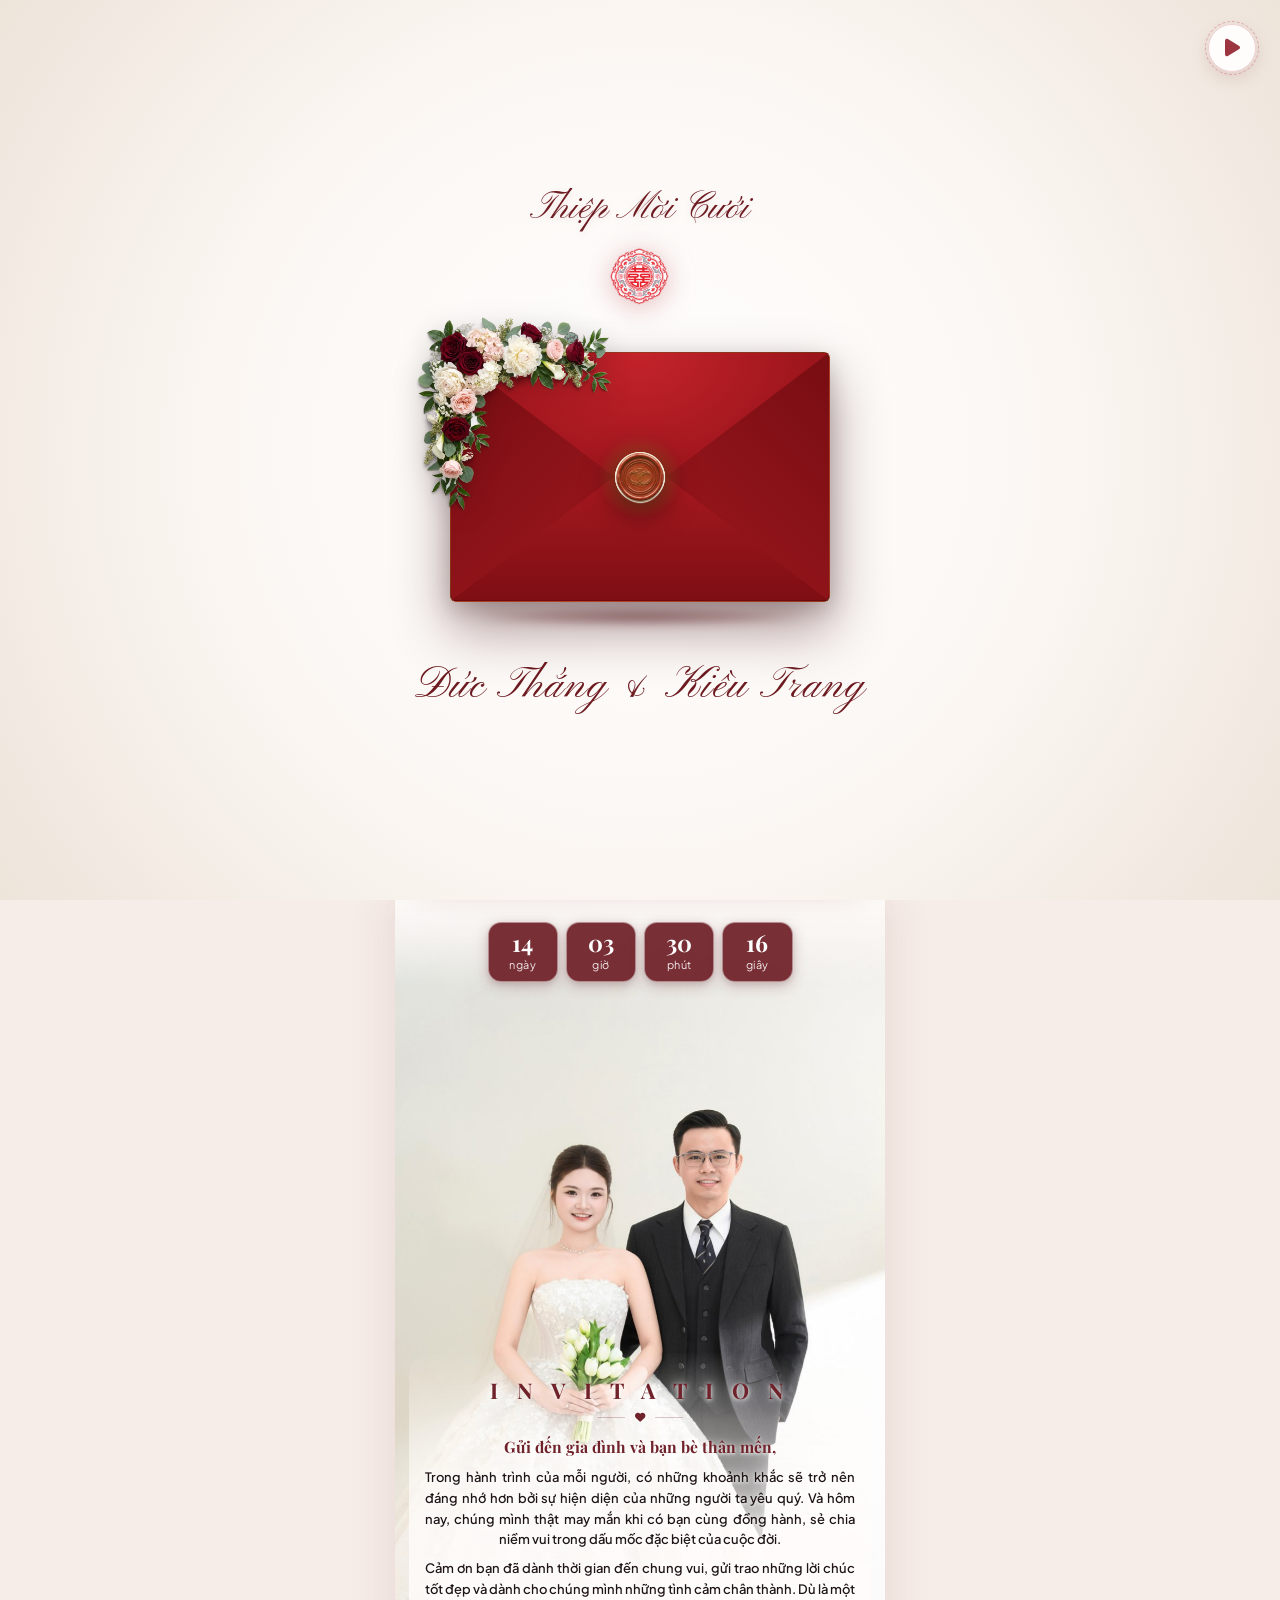
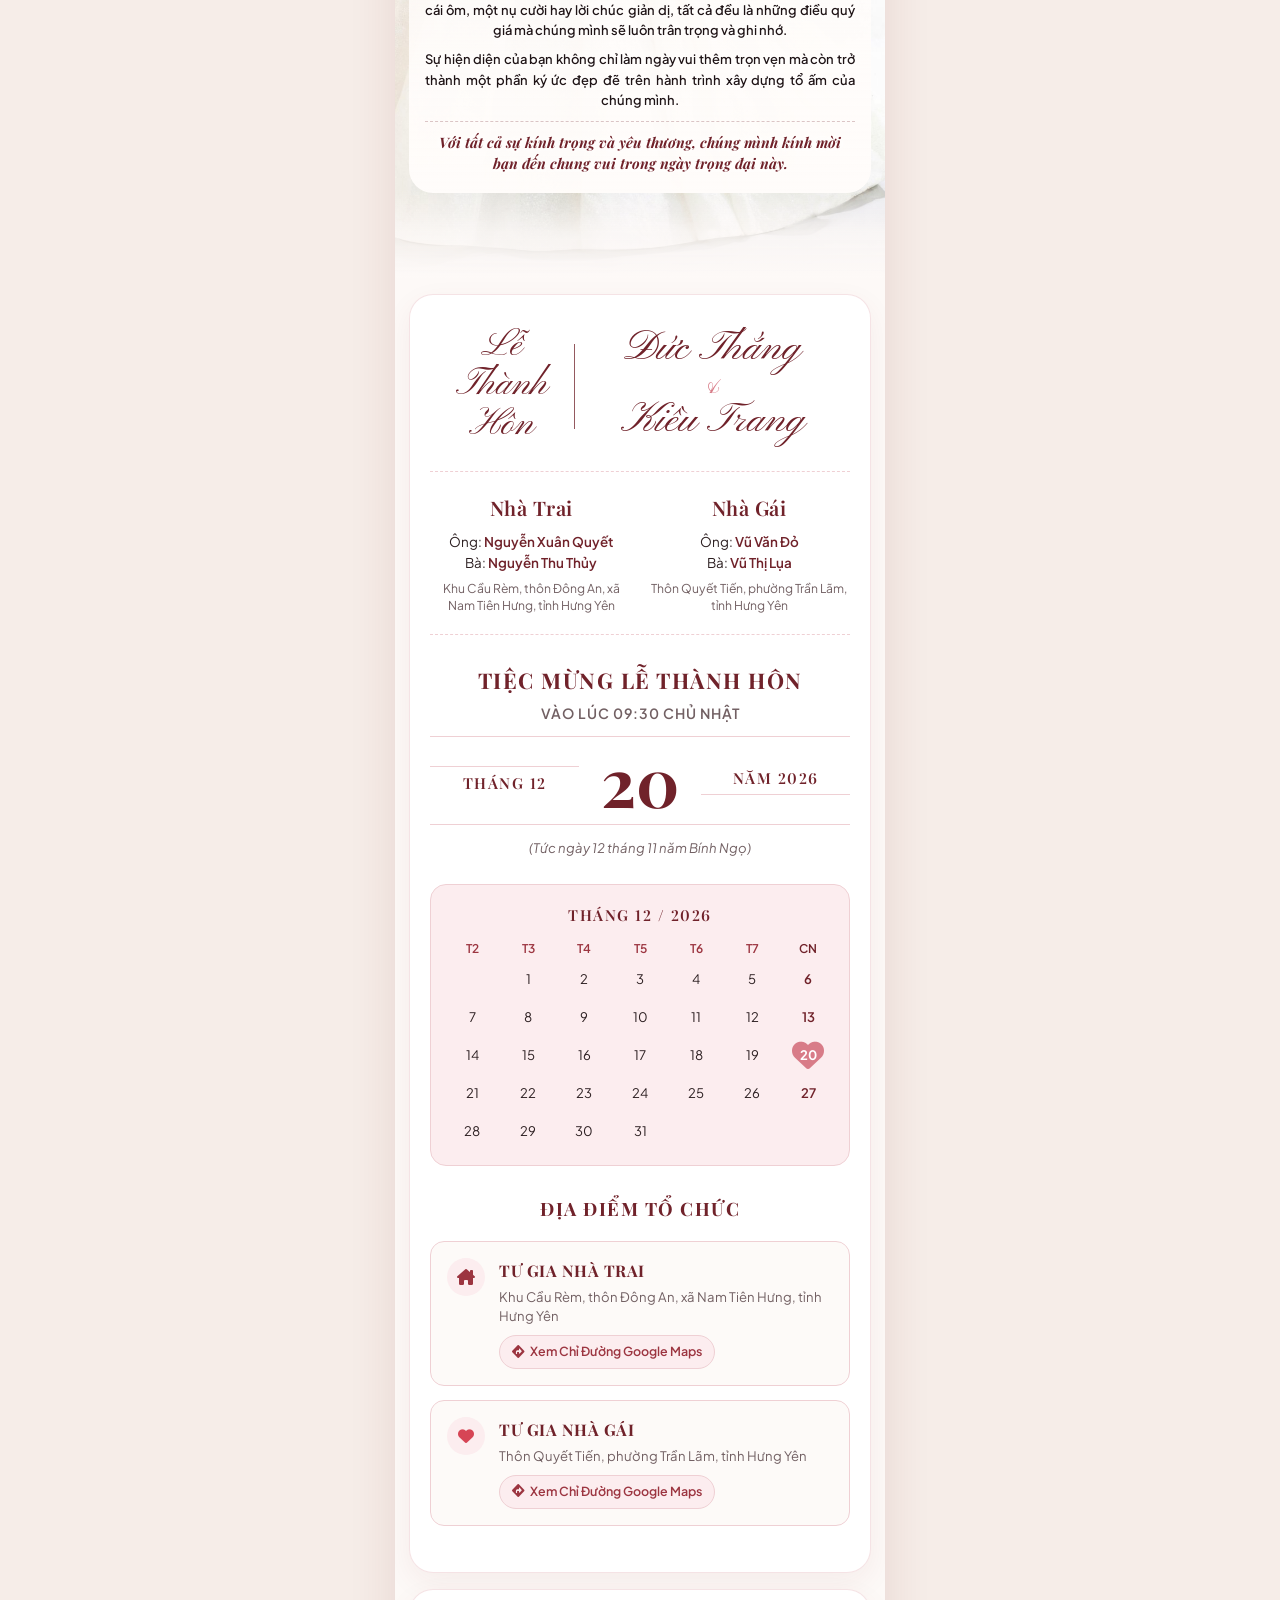
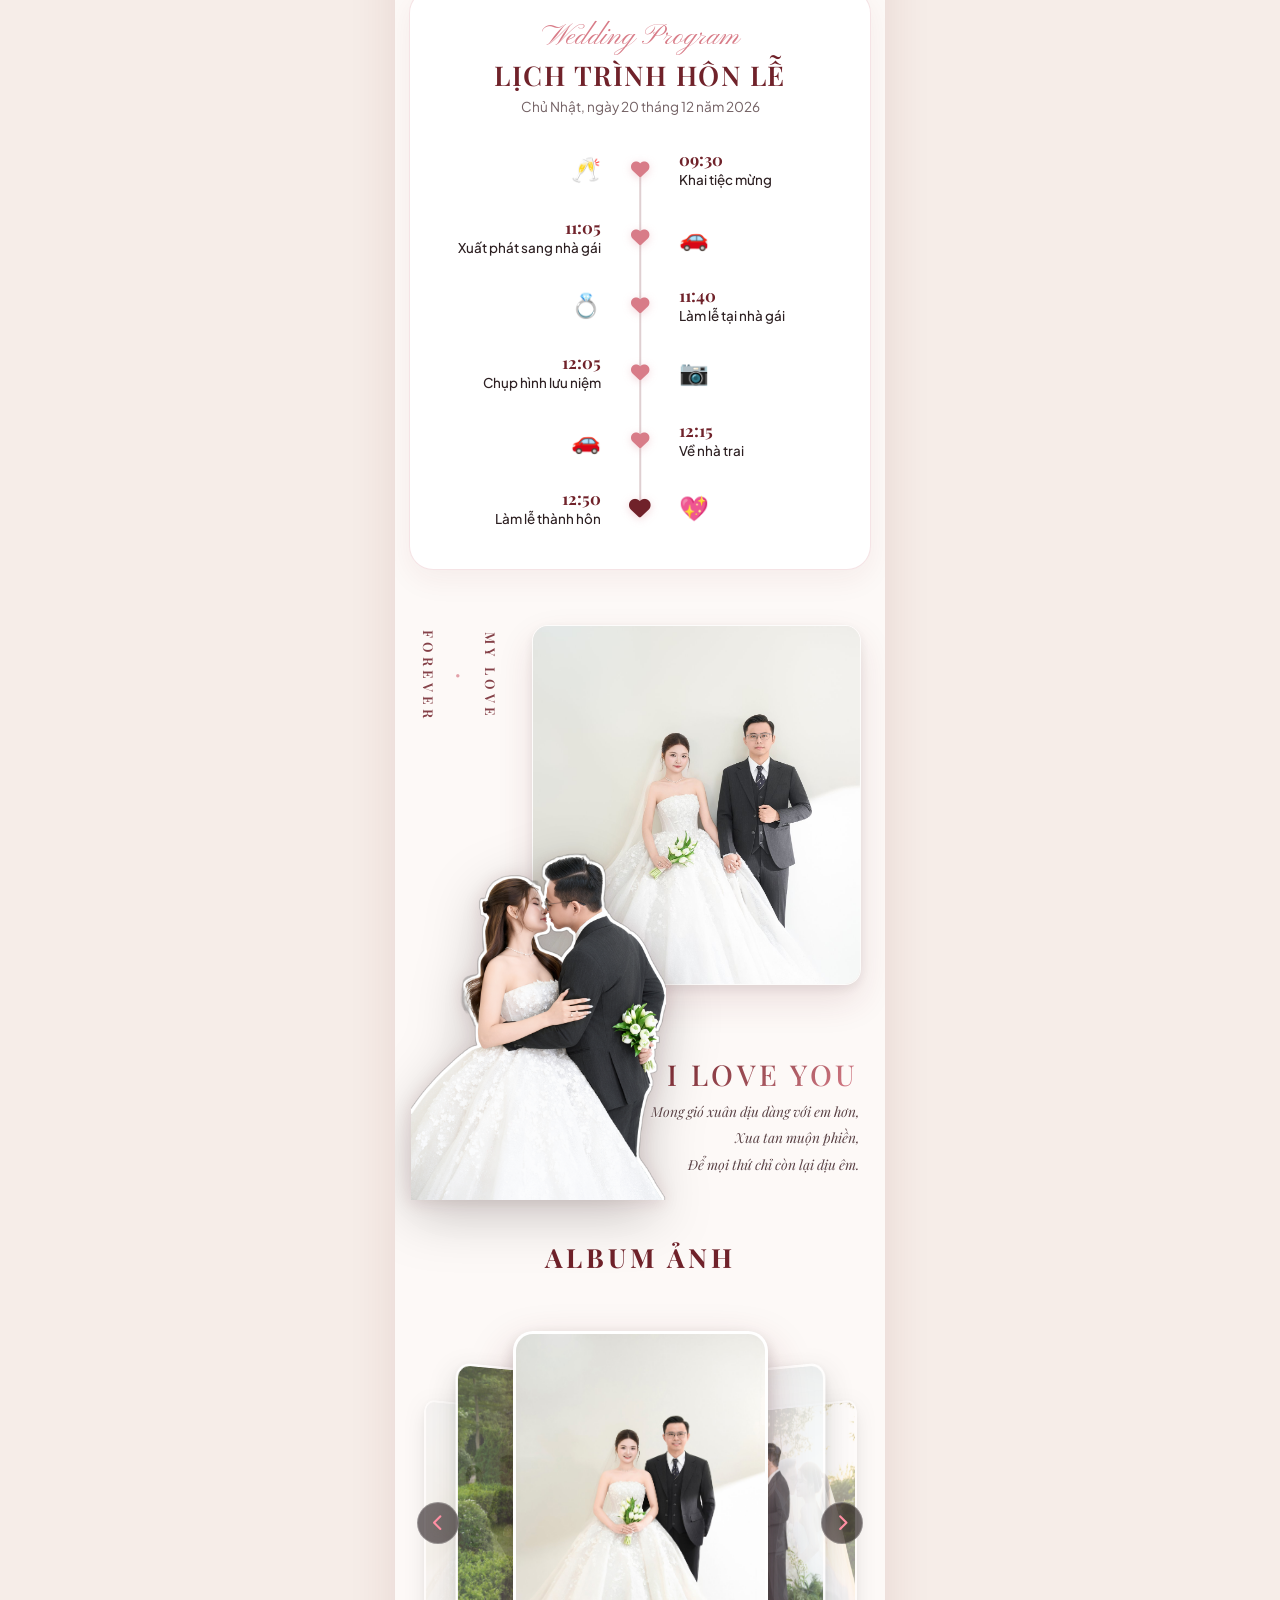
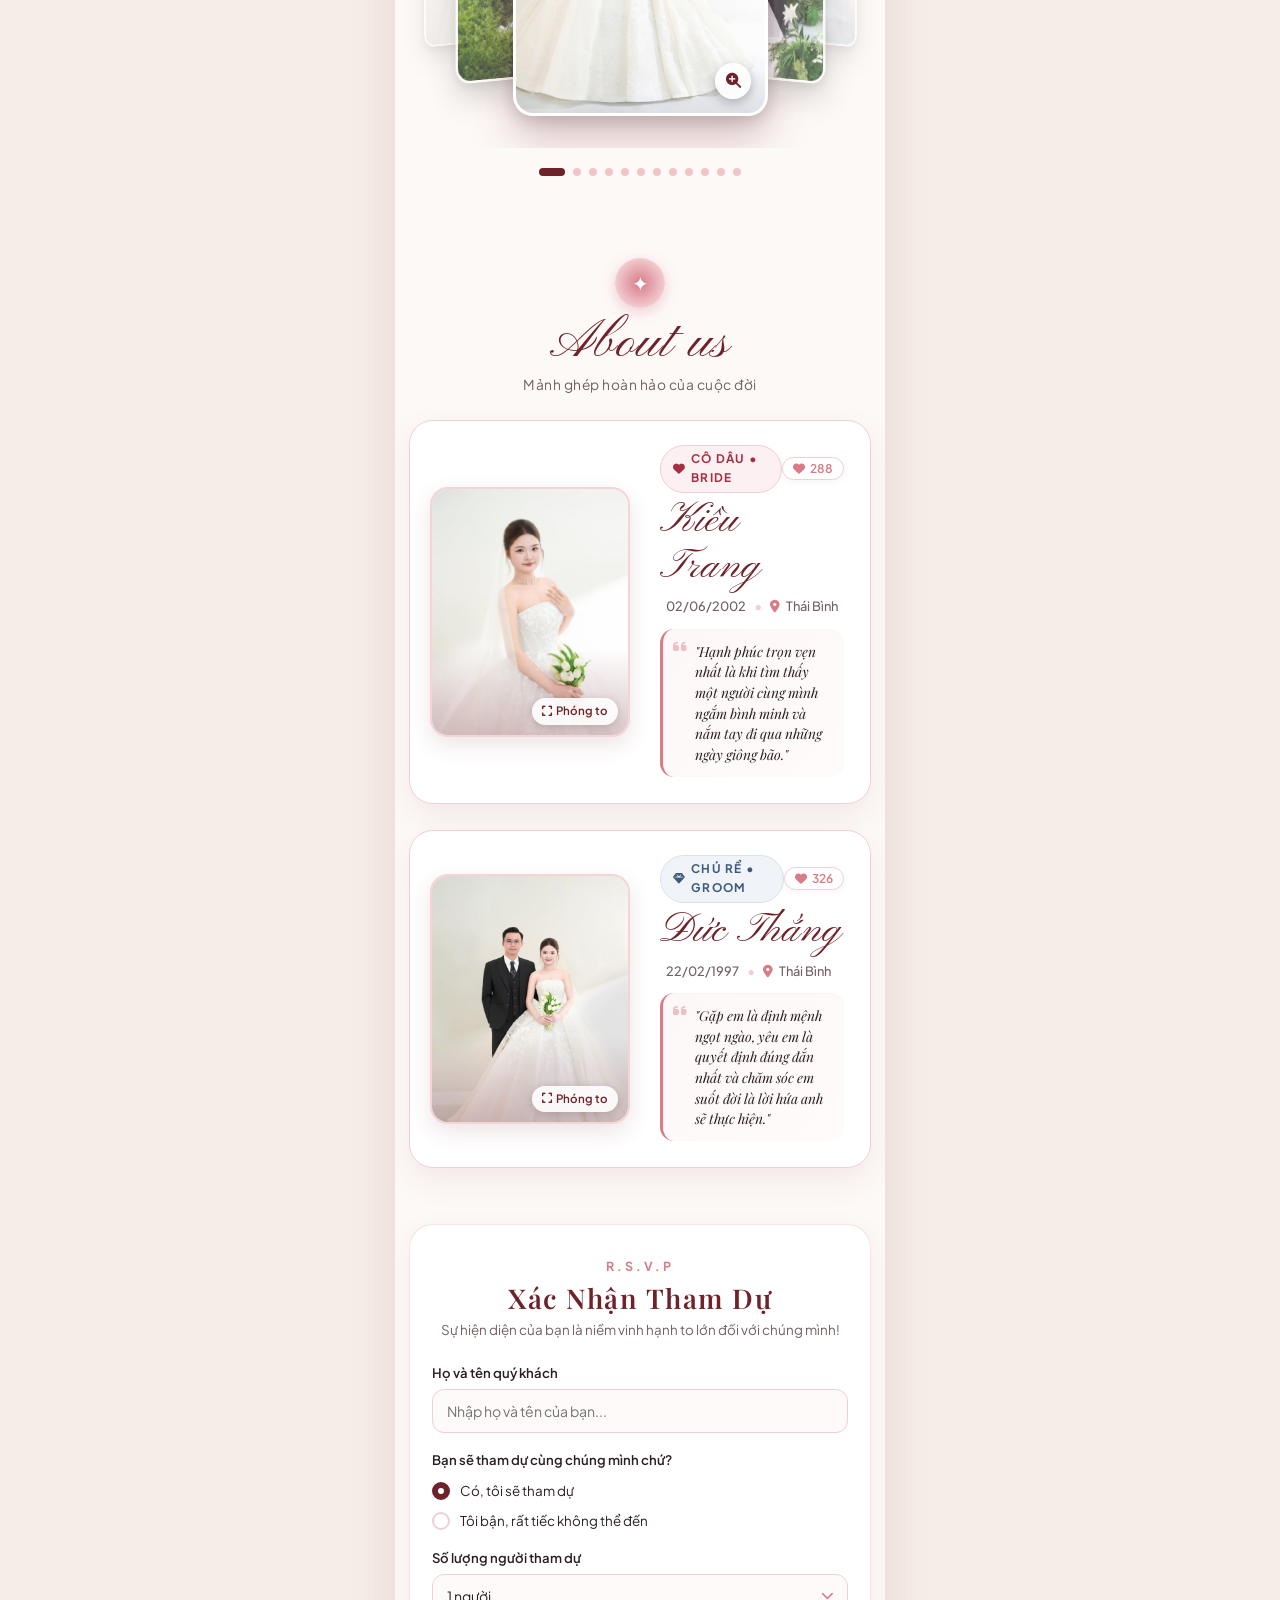
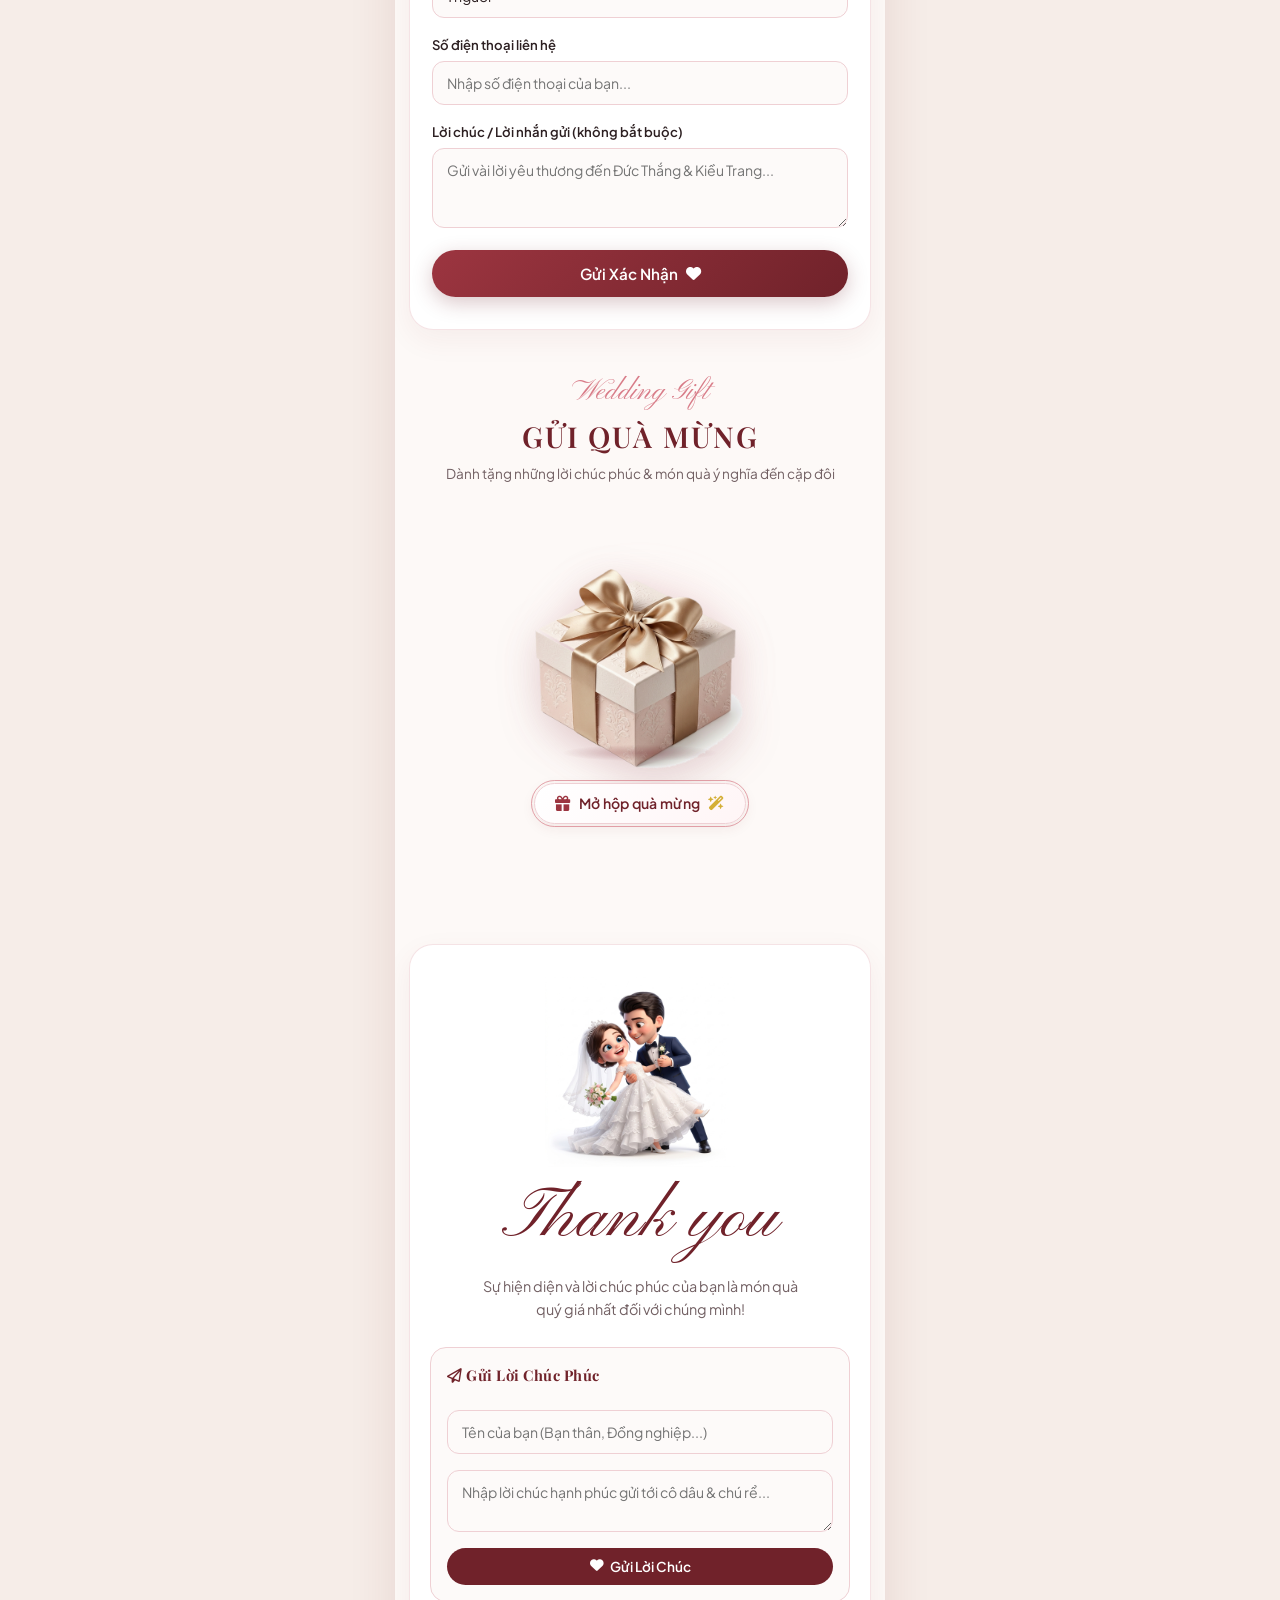
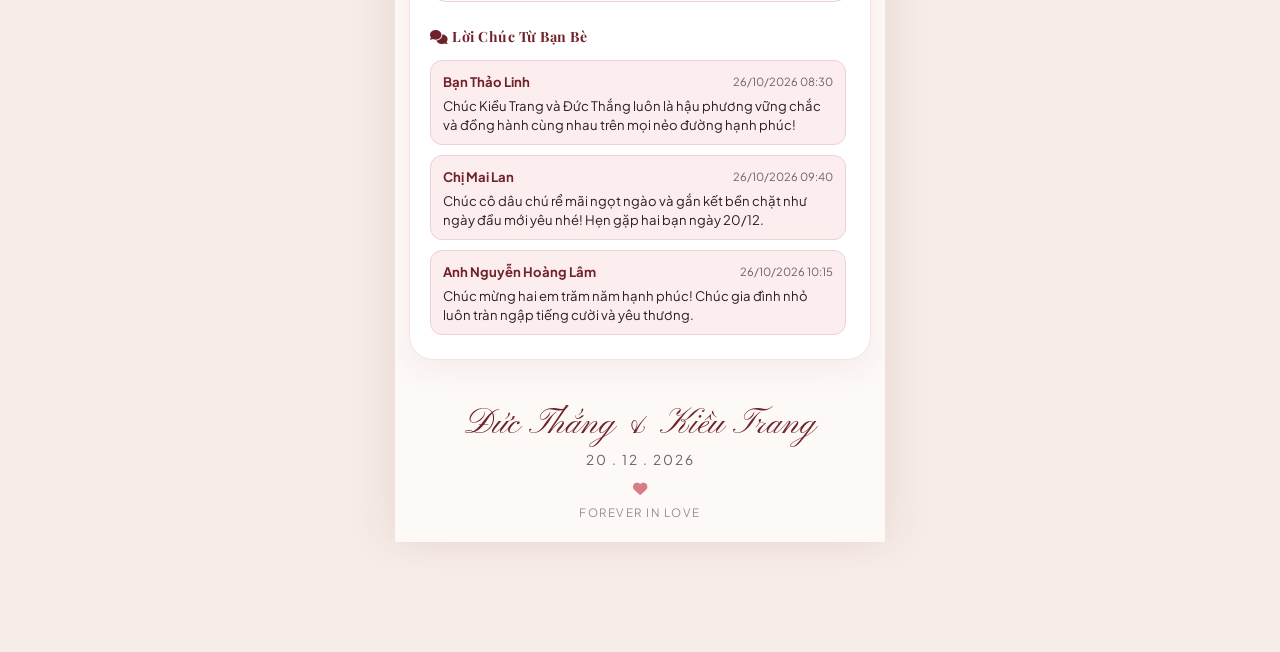
==== commit 71f91c0a: "feat(envelope): them bong do san tuong tac to nho theo chuyen dong thiep va tang toc do noi float" ====
--- a/index.html
+++ b/index.html
@@ -94,6 +94,9 @@
 
       </div>
 
+      <!-- Hiệu ứng bóng đổ sàn dưới đáy phong bì (Ground Shadow tương tác chuyển động) -->
+      <div class="envelope-ground-shadow" id="envelope-ground-shadow"></div>
+
       <!-- Thông tin phía dưới phong bì: Tên cô dâu chú rể -->
       <div class="envelope-bottom-info" id="envelope-bottom-info">
         <div class="envelope-couple-names">Đức Thắng &amp; Kiều Trang</div>
--- a/style.css
+++ b/style.css
@@ -344,14 +344,20 @@
   position: relative;
   z-index: 50;
   user-select: none;
+  transition: transform 0.85s cubic-bezier(0.25, 1, 0.5, 1), z-index 0s 0.35s;
+}
+
+.envelope-cover-overlay.envelope-opened .envelope-wedding-emblem {
+  transform: translateY(-20px);
+  z-index: 6;
 }
 
 .song-hy-icon {
-  width: 64px;
-  height: 64px;
+  width: 78px;
+  height: 78px;
   object-fit: contain;
   display: inline-block;
-  filter: drop-shadow(0 4px 12px rgba(167, 34, 40, 0.26));
+  filter: drop-shadow(0 4px 14px rgba(167, 34, 40, 0.28));
   animation: emblemGentleFloat 3.8s ease-in-out infinite alternate;
 }
 
@@ -367,18 +373,52 @@
   height: 250px;
   perspective: 1200px;
   cursor: pointer;
-  margin: 10px 0 25px;
-  animation: envelopeFloating 3.6s ease-in-out infinite alternate;
+  margin: 10px 0 6px;
+  animation: envelopeFloating 2.2s ease-in-out infinite alternate;
   transition: transform 0.85s cubic-bezier(0.25, 1, 0.5, 1);
 }
 
 @keyframes envelopeFloating {
   0% { transform: translateY(0); }
-  100% { transform: translateY(-9px); }
+  100% { transform: translateY(-11px); }
 }
 
 .envelope-stage:hover {
-  transform: translateY(-12px) scale(1.015);
+  transform: translateY(-14px) scale(1.015);
+}
+
+/* Hiệu ứng bóng đổ sàn tương tác chuyển động to nhỏ theo độ nâng của thiệp */
+.envelope-ground-shadow {
+  width: 320px;
+  max-width: 82vw;
+  height: 18px;
+  margin: 0 auto 20px;
+  background: radial-gradient(ellipse at center, rgba(70, 7, 12, 0.45) 0%, rgba(85, 9, 15, 0.25) 45%, rgba(90, 10, 16, 0.08) 65%, transparent 78%);
+  border-radius: 50%;
+  pointer-events: none;
+  filter: blur(4px);
+  animation: shadowPulsing 2.2s ease-in-out infinite alternate;
+  transition: transform 0.85s cubic-bezier(0.25, 1, 0.5, 1), opacity 0.85s ease;
+}
+
+@keyframes shadowPulsing {
+  0% {
+    transform: scale(1, 1);
+    opacity: 0.85;
+    filter: blur(4px);
+  }
+  100% {
+    transform: scale(0.82, 0.72);
+    opacity: 0.42;
+    filter: blur(6.5px);
+  }
+}
+
+.envelope-cover-overlay.envelope-opened .envelope-ground-shadow {
+  animation: none;
+  transform: translateY(38px) scale(1.12, 1.05);
+  opacity: 0.75;
+  filter: blur(5px);
 }
 
 .envelope-stage.opening {
@@ -415,8 +455,13 @@
   width: 100%;
   height: 100%;
   border-radius: 6px;
-  box-shadow: 0 20px 45px rgba(115, 17, 24, 0.32), 0 5px 15px rgba(0, 0, 0, 0.08);
-  background: linear-gradient(145deg, #a72228 0%, #8c1419 60%, #6e0e13 100%);
+  box-shadow: 
+    0 26px 55px rgba(60, 5, 10, 0.42),
+    0 8px 22px rgba(0, 0, 0, 0.18),
+    inset 0 1px 2px rgba(255, 255, 255, 0.28),
+    inset 0 -1.5px 3px rgba(0, 0, 0, 0.4);
+  background: radial-gradient(circle at 35% 20%, #b81e26 0%, #99141b 45%, #750c12 90%, #5e080d 100%);
+  border: 1px solid rgba(212, 175, 55, 0.25);
   overflow: visible;
 }
 
@@ -426,7 +471,8 @@
   left: 0;
   width: 100%;
   height: 100%;
-  background: #640c11;
+  background: radial-gradient(circle at 50% 30%, #680d12 0%, #4a060a 65%, #2e0205 100%);
+  box-shadow: inset 0 20px 35px rgba(0, 0, 0, 0.55);
   border-radius: 6px;
   z-index: 1;
 }
@@ -449,16 +495,20 @@
   opacity: 0;
   visibility: hidden;
   overflow: hidden;
-  background: transparent;
+  background: #ffffff;
+  padding: 3px;
   border-radius: 8px;
-  box-shadow: 0 12px 35px rgba(0, 0, 0, 0.28);
+  box-shadow: 
+    0 18px 45px rgba(0, 0, 0, 0.35),
+    0 4px 12px rgba(0, 0, 0, 0.18),
+    0 0 0 1px rgba(255, 255, 255, 0.7);
   border: none;
 }
 
 .photo-img-wrapper {
   width: 100%;
   height: 100%;
-  border-radius: 8px;
+  border-radius: 6px;
   overflow: hidden;
   background: #fbf5ef;
 }
@@ -467,13 +517,13 @@
   width: 100%;
   height: 100%;
   object-fit: cover;
-  object-position: center 20%;
+  object-position: center 15%;
   display: block;
-  border-radius: 8px;
+  border-radius: 6px;
 }
 
 .envelope-stage.opening .envelope-photo-card {
-  transform: translateY(-68px);
+  transform: translateY(-82px);
   z-index: 8;
   pointer-events: auto;
   opacity: 1;
@@ -486,8 +536,13 @@
 }
 
 @keyframes photoGentleBob {
-  0% { transform: translateY(-68px); }
-  100% { transform: translateY(-73px); }
+  0% { transform: translateY(-82px); }
+  100% { transform: translateY(-87px); }
+}
+
+@keyframes photoGentleBobMobile {
+  0% { transform: translateY(-72px); }
+  100% { transform: translateY(-77px); }
 }
 
 .envelope-pocket {
@@ -508,8 +563,9 @@
   left: 0;
   width: 55%;
   height: 100%;
-  background: linear-gradient(135deg, #871015 0%, #94151b 100%);
+  background: linear-gradient(135deg, #780d12 0%, #8c1319 50%, #a3171e 100%);
   clip-path: polygon(0 0, 100% 50%, 0 100%);
+  filter: drop-shadow(2px 1px 4px rgba(0, 0, 0, 0.22));
 }
 
 .pocket-right {
@@ -518,8 +574,9 @@
   right: 0;
   width: 55%;
   height: 100%;
-  background: linear-gradient(-135deg, #871015 0%, #94151b 100%);
+  background: linear-gradient(-135deg, #780d12 0%, #8c1319 50%, #a3171e 100%);
   clip-path: polygon(100% 0, 0 50%, 100% 100%);
+  filter: drop-shadow(-2px 1px 4px rgba(0, 0, 0, 0.22));
 }
 
 .pocket-bottom {
@@ -528,9 +585,9 @@
   left: 0;
   width: 100%;
   height: 58%;
-  background: linear-gradient(0deg, #911319 0%, #a1171e 100%);
+  background: linear-gradient(0deg, #7e0e13 0%, #94151b 50%, #b21a21 100%);
   clip-path: polygon(0 100%, 50% 0, 100% 100%);
-  filter: drop-shadow(0 -2px 6px rgba(0, 0, 0, 0.16));
+  filter: drop-shadow(0 -4px 10px rgba(35, 3, 6, 0.35));
 }
 
 .envelope-top-flap {
@@ -550,9 +607,9 @@
 .flap-triangle {
   width: 100%;
   height: 100%;
-  background: linear-gradient(180deg, #ab1b21 0%, #8f1217 100%);
+  background: radial-gradient(ellipse at 50% 0%, #c4232b 0%, #a0161d 60%, #820e14 100%);
   clip-path: polygon(0 0, 50% 100%, 100% 0);
-  filter: drop-shadow(0 3px 8px rgba(0, 0, 0, 0.2));
+  filter: drop-shadow(0 5px 12px rgba(45, 4, 8, 0.38));
   transition: background 0.6s ease, filter 0.35s ease;
 }
 
@@ -566,7 +623,7 @@
   z-index: 20;
   cursor: pointer;
   transition: transform 0.35s ease, opacity 0.3s ease;
-  filter: drop-shadow(0 4px 12px rgba(50, 0, 5, 0.45));
+  filter: drop-shadow(0 6px 14px rgba(35, 2, 5, 0.6)) drop-shadow(0 2px 4px rgba(0, 0, 0, 0.3));
 }
 
 .envelope-wax-seal img {
@@ -600,14 +657,19 @@
 }
 
 .envelope-stage.opening .flap-triangle {
-  background: linear-gradient(180deg, #5c0b10 0%, #420609 100%);
-  filter: none;
+  background: radial-gradient(ellipse at 50% 100%, #52090d 0%, #3a0407 100%);
+  filter: drop-shadow(0 -3px 8px rgba(0, 0, 0, 0.32));
 }
 
 .envelope-stage.opening .envelope-wax-seal {
-  transform: translate(-50%, -50%) scale(0.65);
+  transform: translate(-50%, -50%) scale(1);
+  opacity: 1;
+  pointer-events: auto;
+}
+
+.envelope-stage.opening .seal-glow {
   opacity: 0;
-  pointer-events: none;
+  animation: none;
 }
 
 .envelope-bottom-info {
@@ -635,11 +697,25 @@
   .envelope-screen-wrapper { padding: 15px 10px; }
   .envelope-top-title { margin-bottom: 4px; }
   .envelope-title-cursive { font-size: 1.85rem; }
-  .envelope-wedding-emblem { margin-bottom: 14px; }
-  .song-hy-icon { width: 54px; height: 54px; }
-  .envelope-stage { width: 320px; height: 210px; margin: 10px 0 18px; }
-  .envelope-stage.opening .envelope-photo-card { transform: translateY(-58px); }
-  .flower-top-left { top: -34px; left: -28px; width: 170px; }
+  .envelope-wedding-emblem { margin-bottom: 16px; }
+  .envelope-cover-overlay.envelope-opened .envelope-wedding-emblem {
+    transform: translateY(-22px);
+  }
+  .song-hy-icon { width: 68px; height: 68px; }
+  .envelope-stage { width: 320px; height: 210px; margin: 10px 0 4px; }
+  .envelope-ground-shadow {
+    width: 260px;
+    height: 14px;
+    margin: 0 auto 16px;
+  }
+  .envelope-cover-overlay.envelope-opened .envelope-ground-shadow {
+    transform: translateY(32px) scale(1.1, 1.05);
+  }
+  .envelope-stage.opening .envelope-photo-card { transform: translateY(-72px); }
+  .envelope-stage.opened-float .envelope-photo-card {
+    animation: photoGentleBobMobile 3.2s ease-in-out infinite alternate;
+  }
+  .flower-top-left { top: -34px; left: -28px; width: 175px; }
   .envelope-wax-seal { width: 54px; height: 54px; }
   .envelope-couple-names { font-size: 2.2rem; }
 }
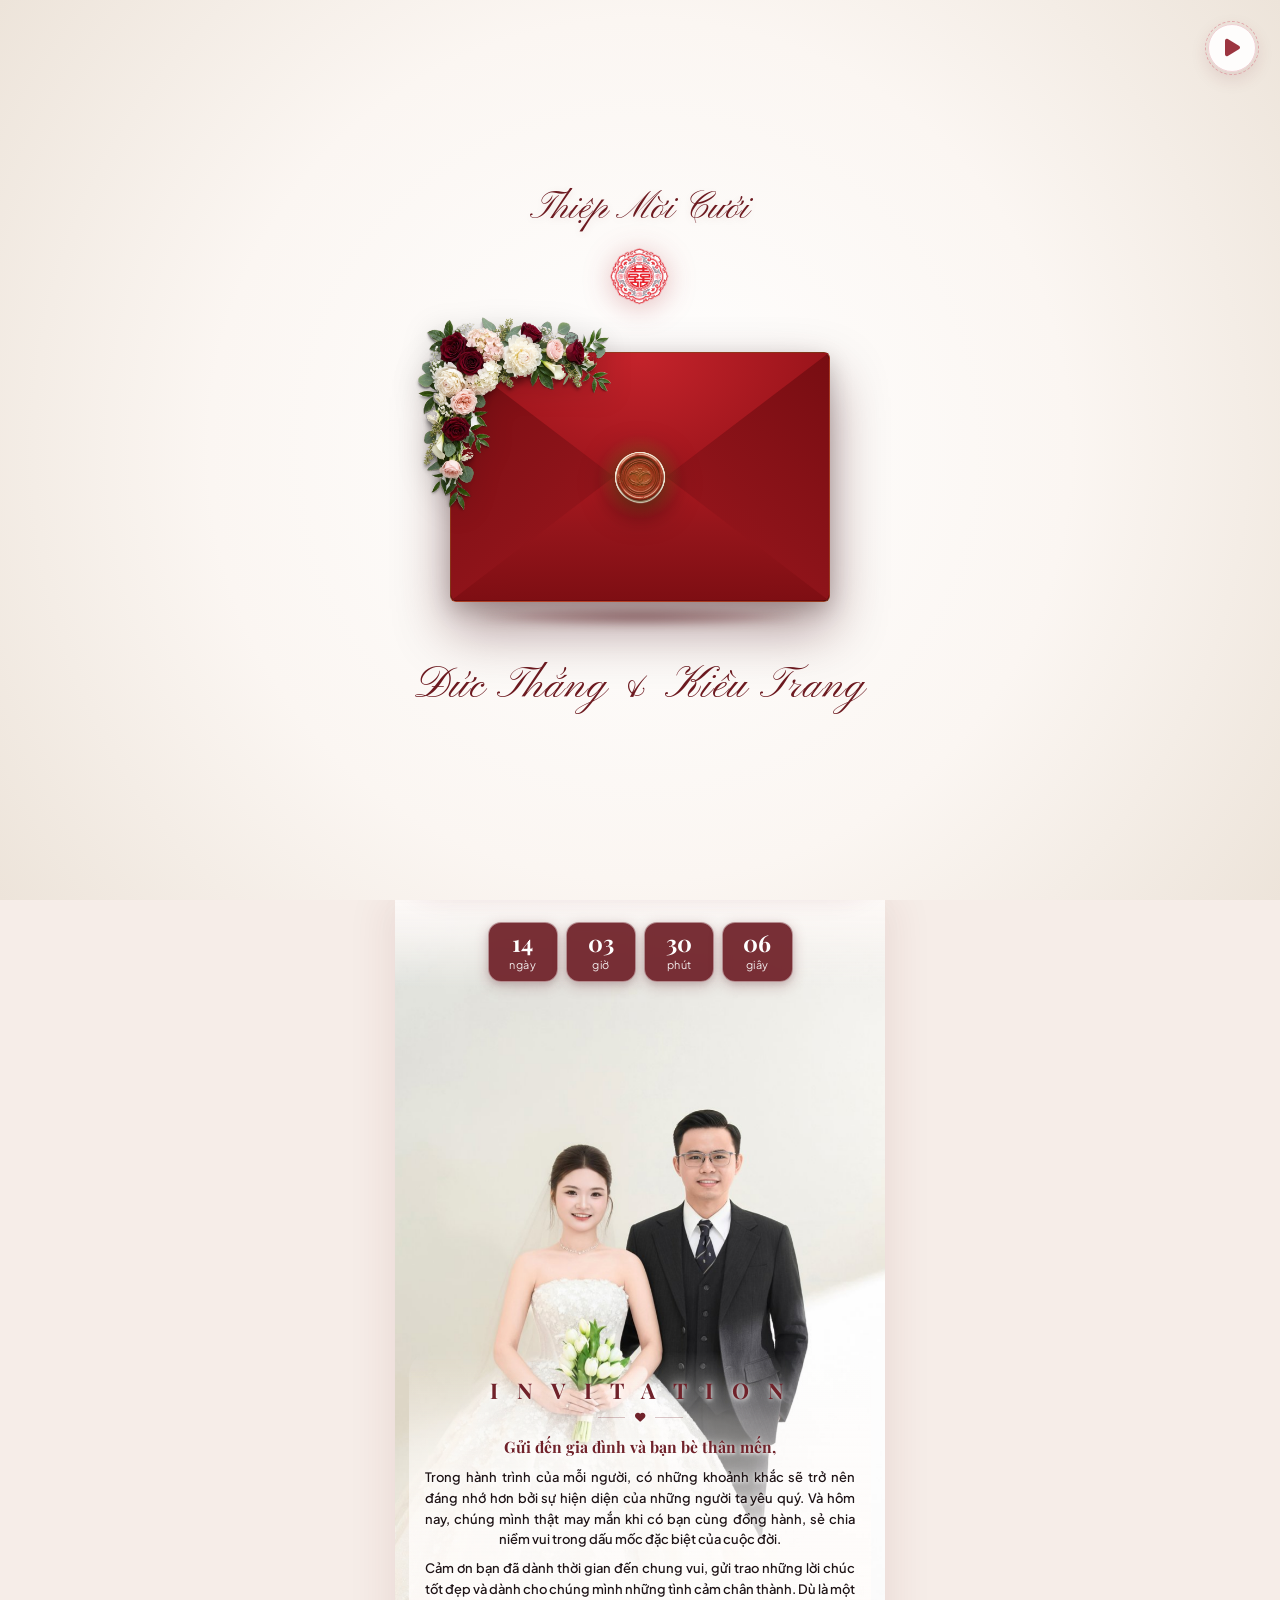
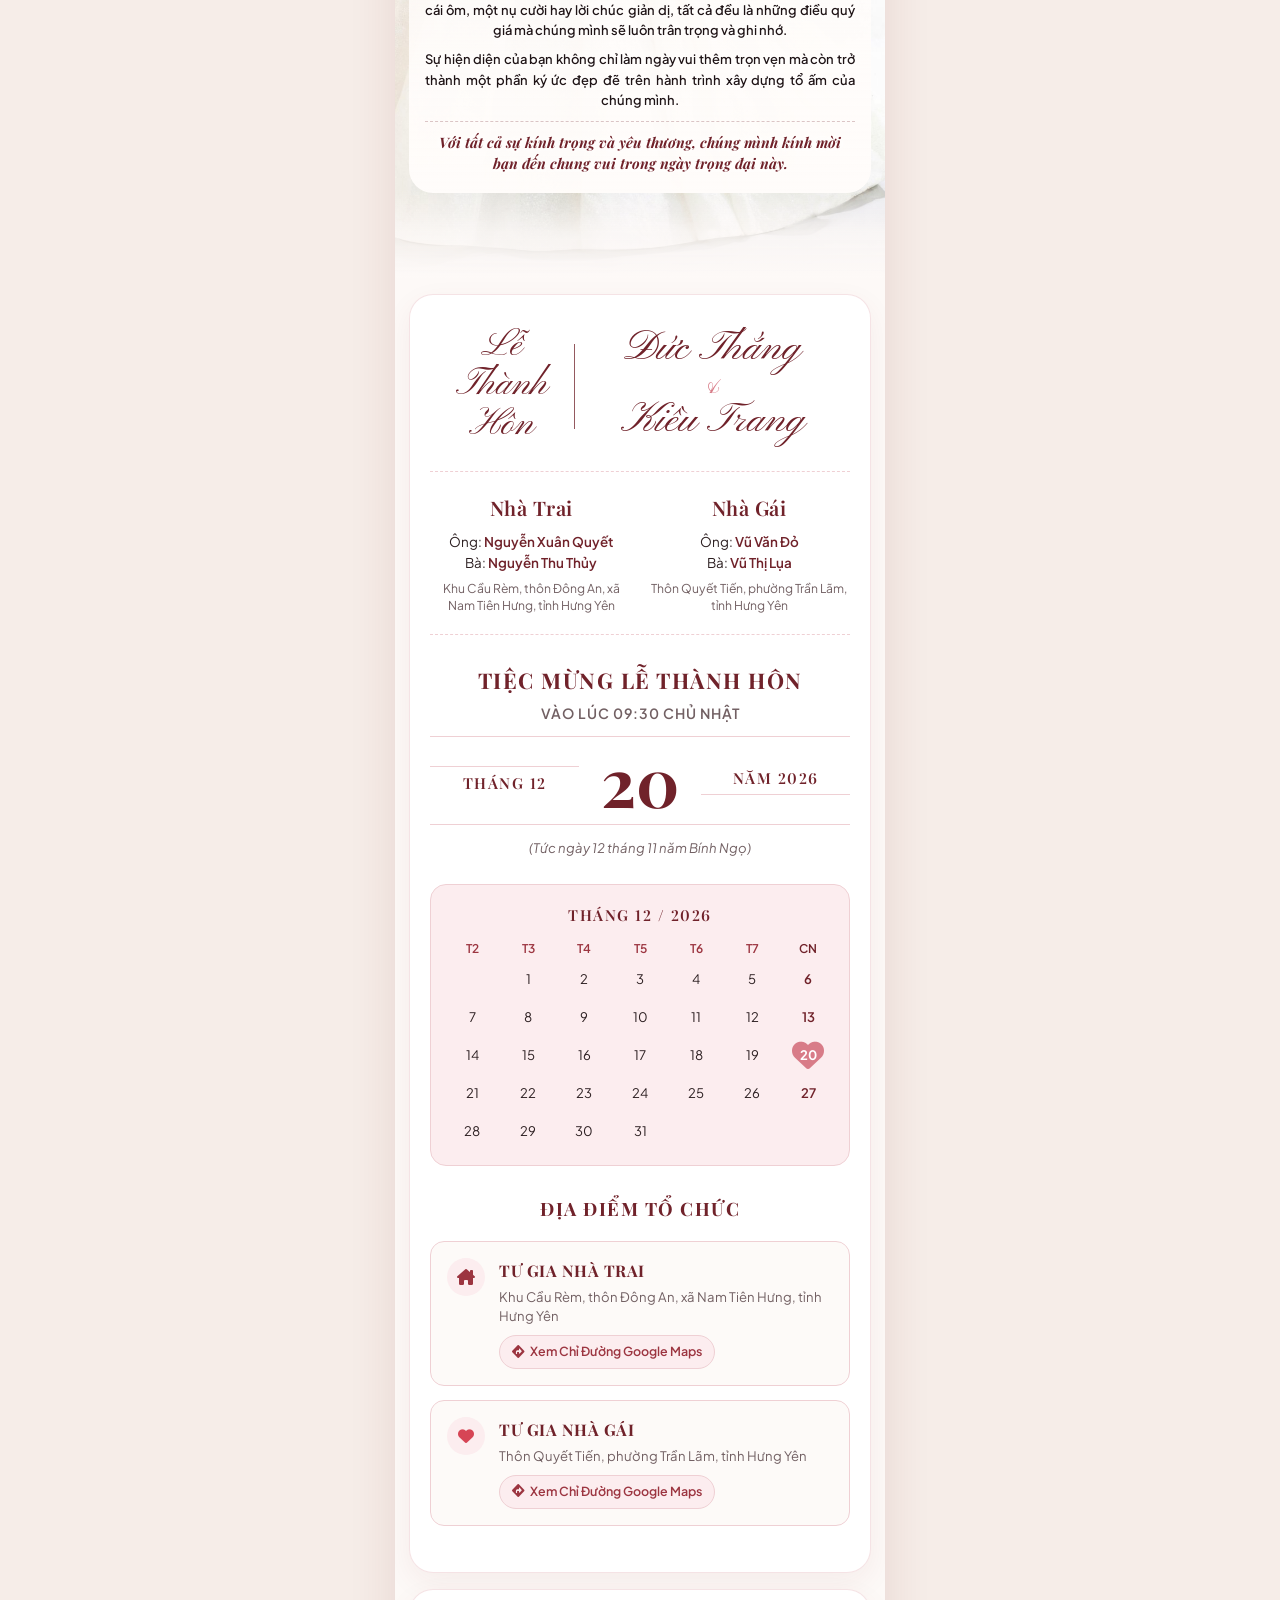
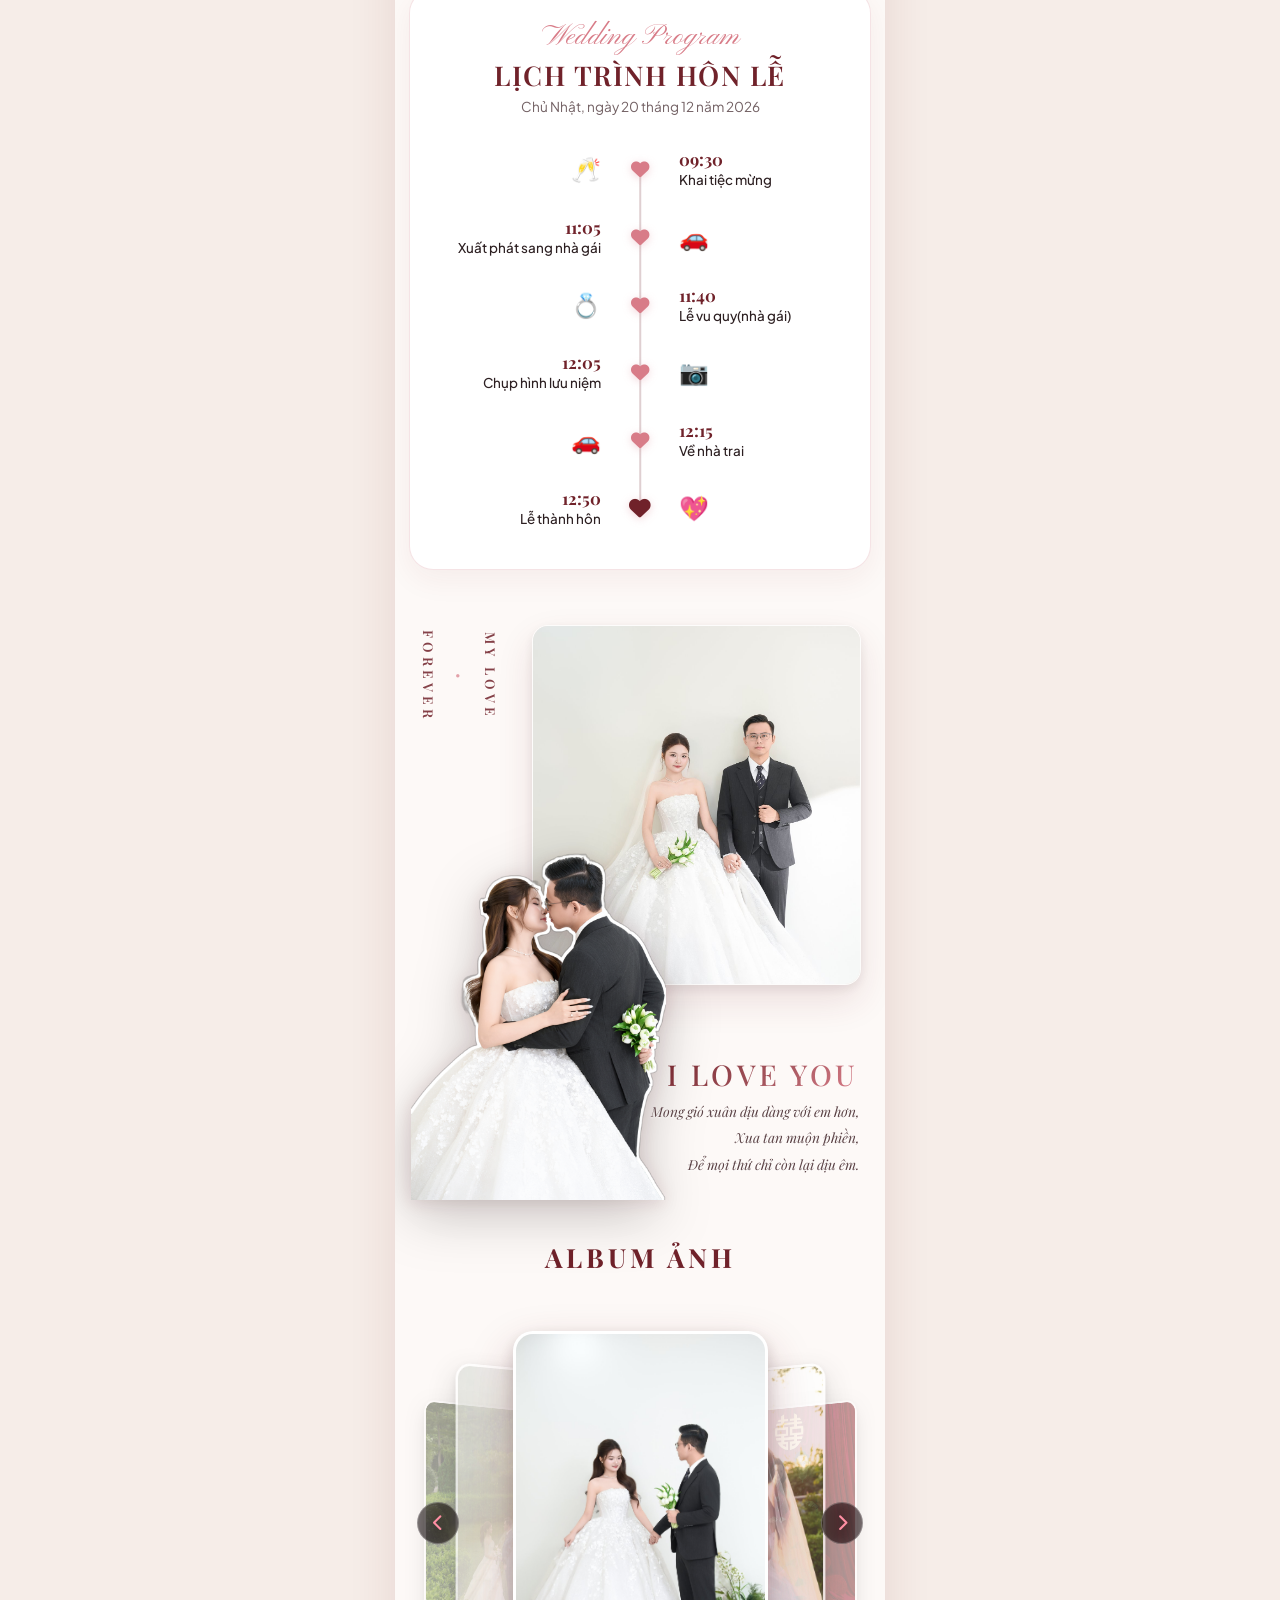
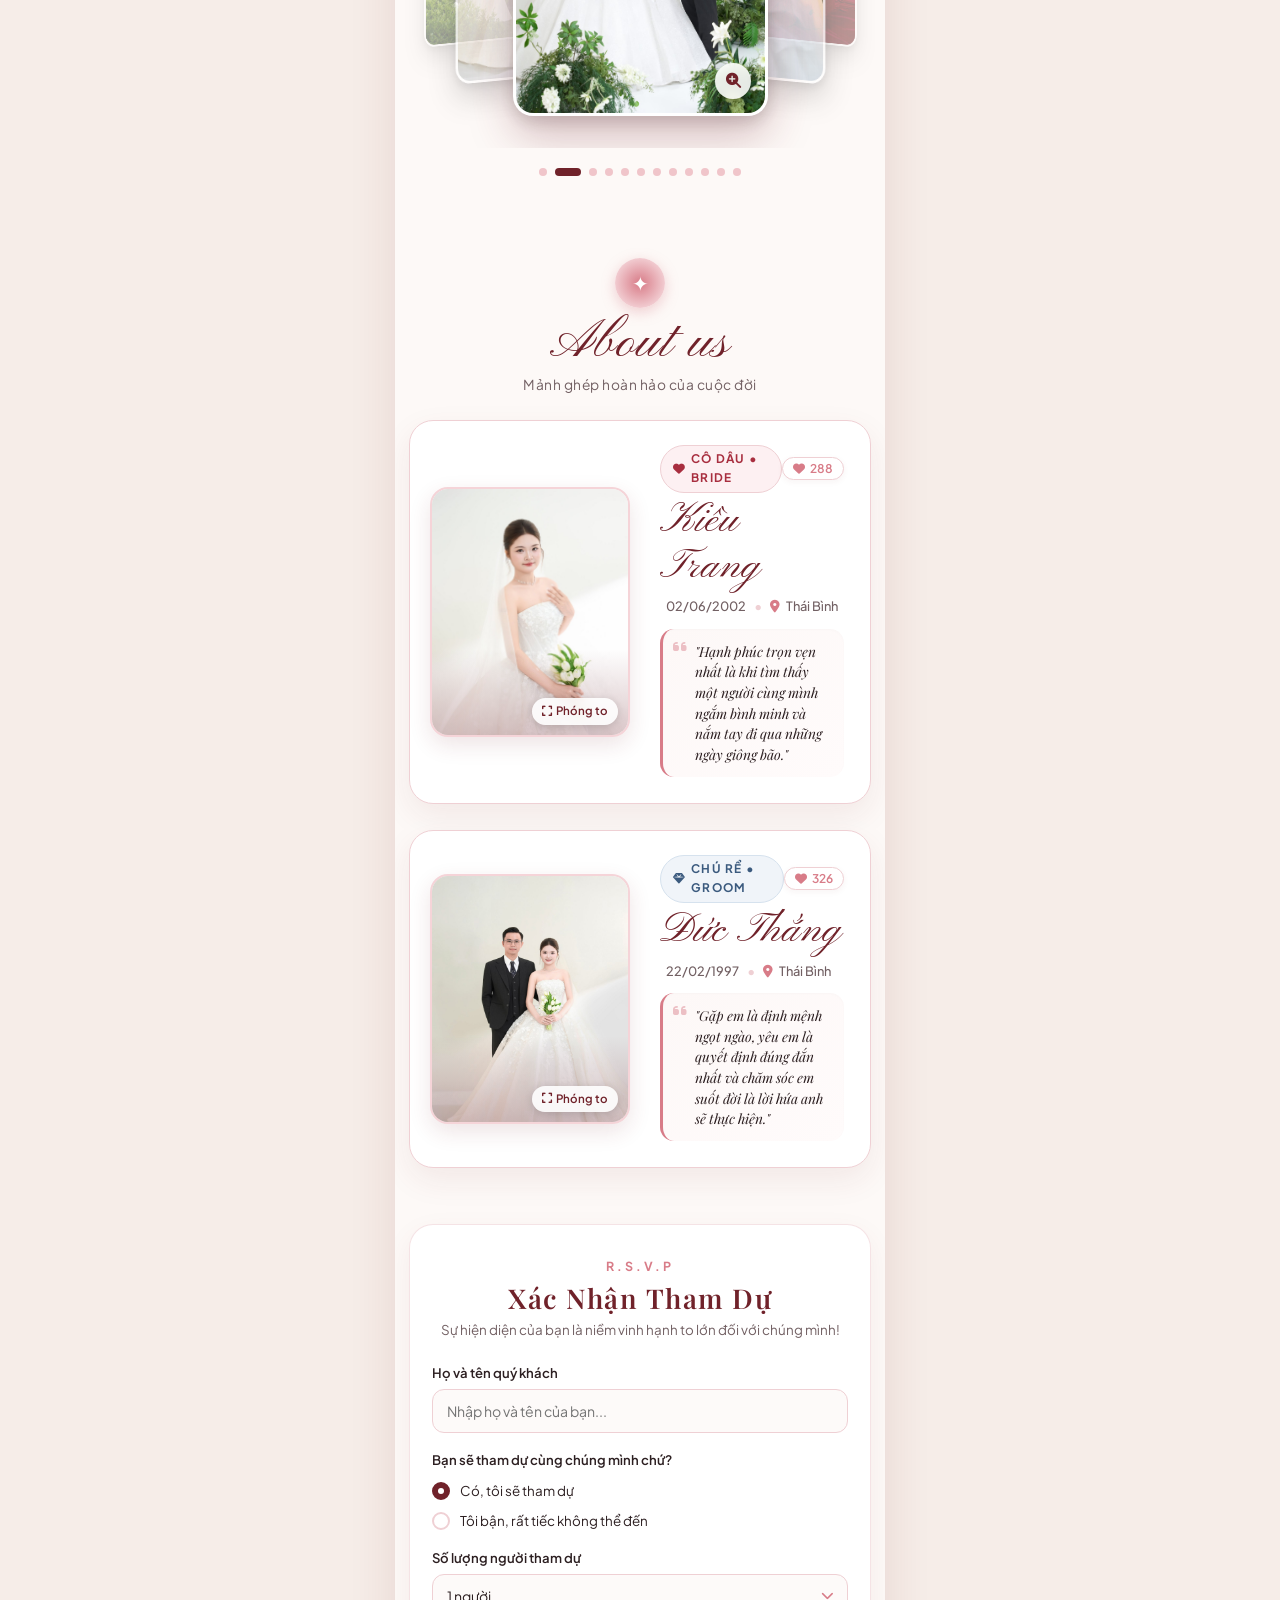
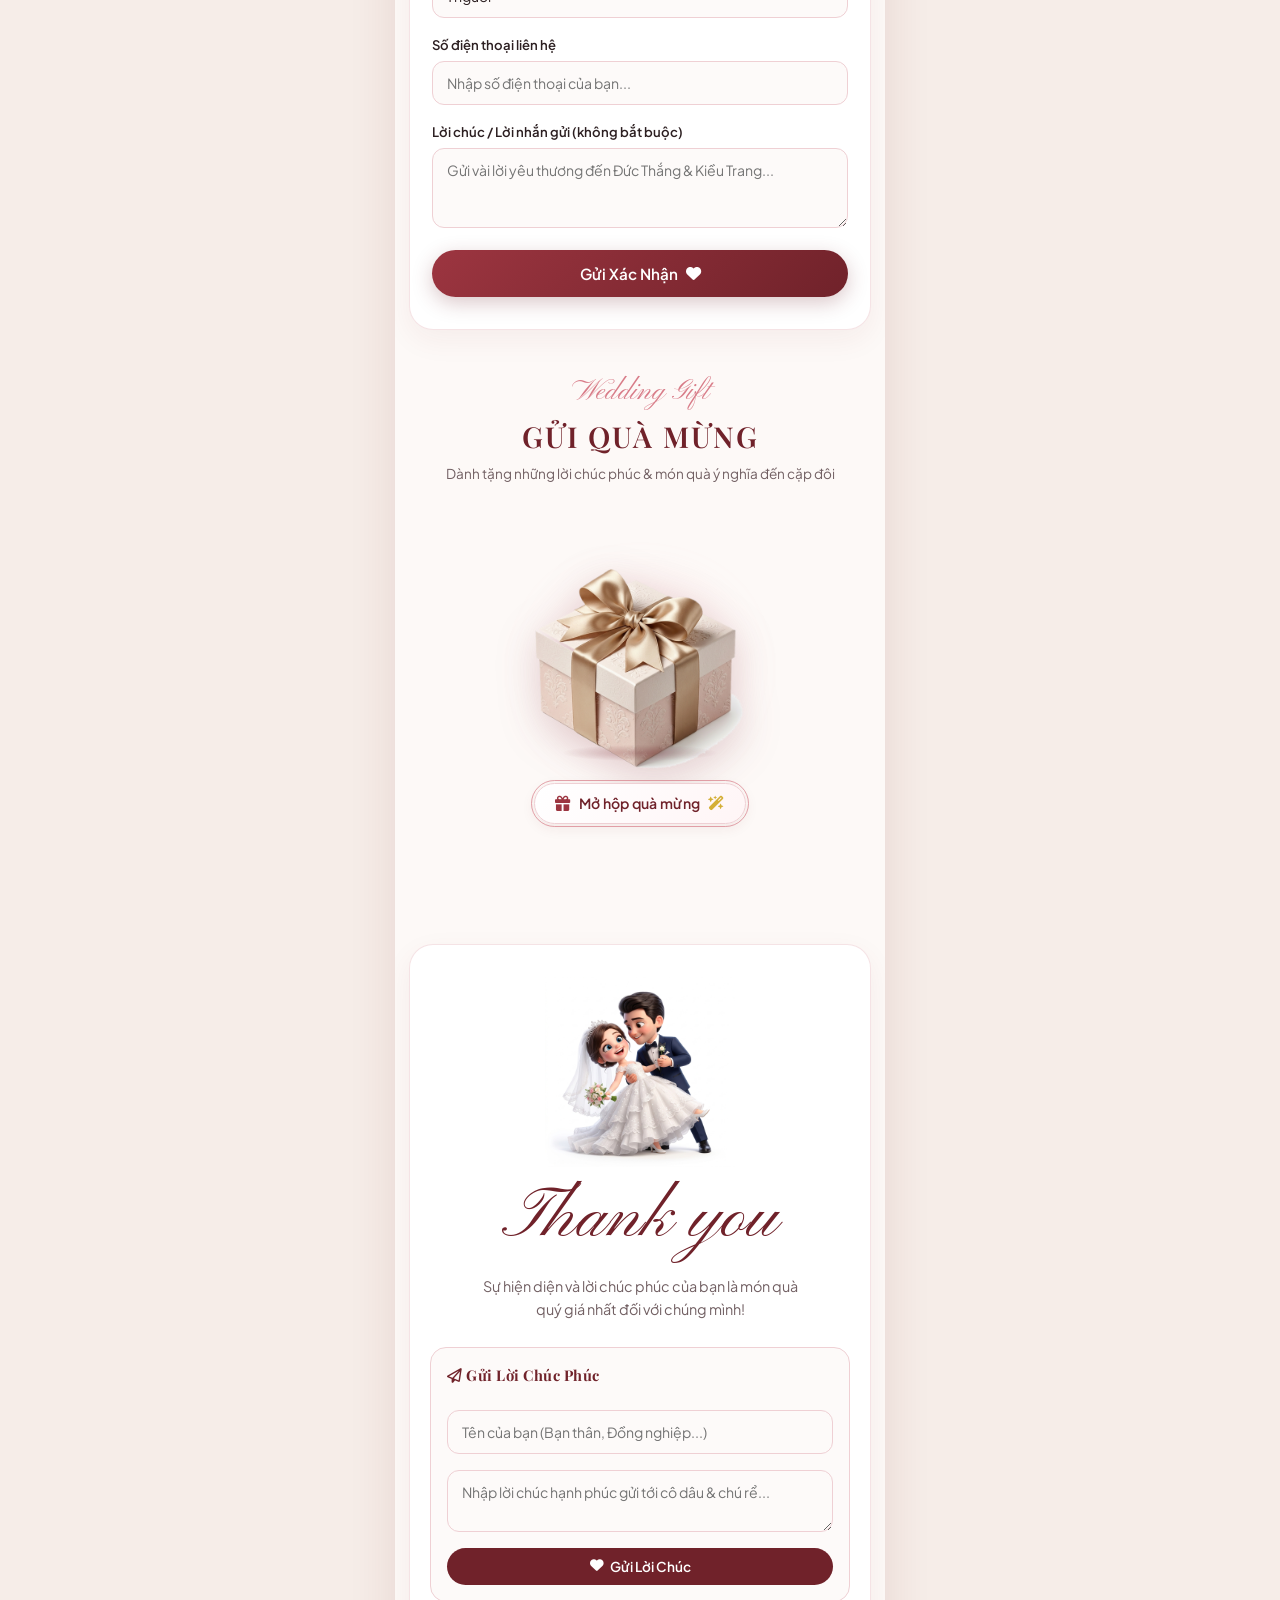
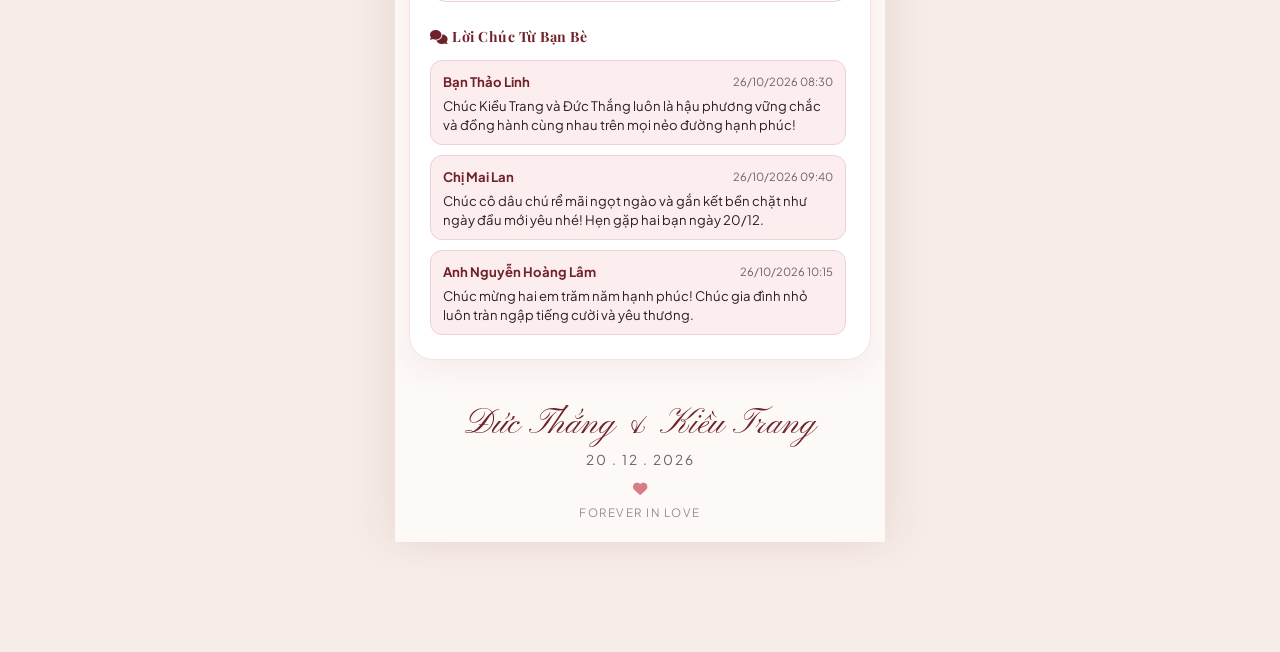
==== commit da9d4227: "feat(nha-gai): tao ban clone thiep nha gai Trang - Thang voi gio tiec 8h va lich trinh 4 moc chuan" ====
--- a/index.html
+++ b/index.html
@@ -369,7 +369,7 @@
               </div>
               <div class="cl-timeline-side desc-right">
                 <span class="cl-timeline-hour">11:40</span>
-                <span class="cl-timeline-action">Làm lễ tại nhà gái</span>
+                <span class="cl-timeline-action">Lễ vu quy(nhà gái)</span>
               </div>
             </div>
 
@@ -405,7 +405,7 @@
             <div class="cl-timeline-row reveal-right delay-5">
               <div class="cl-timeline-side desc-left">
                 <span class="cl-timeline-hour">12:50</span>
-                <span class="cl-timeline-action">Làm lễ thành hôn</span>
+                <span class="cl-timeline-action">Lễ thành hôn</span>
               </div>
               <div class="cl-timeline-node">
                 <i class="fa-solid fa-heart cl-heart-node cl-heart-finish"></i>
--- a/style.css
+++ b/style.css
@@ -523,7 +523,7 @@
 }
 
 .envelope-stage.opening .envelope-photo-card {
-  transform: translateY(-82px);
+  transform: translateY(-92px);
   z-index: 8;
   pointer-events: auto;
   opacity: 1;
@@ -536,13 +536,13 @@
 }
 
 @keyframes photoGentleBob {
+  0% { transform: translateY(-92px); }
+  100% { transform: translateY(-97px); }
+}
+
+@keyframes photoGentleBobMobile {
   0% { transform: translateY(-82px); }
   100% { transform: translateY(-87px); }
-}
-
-@keyframes photoGentleBobMobile {
-  0% { transform: translateY(-72px); }
-  100% { transform: translateY(-77px); }
 }
 
 .envelope-pocket {
@@ -711,7 +711,7 @@
   .envelope-cover-overlay.envelope-opened .envelope-ground-shadow {
     transform: translateY(32px) scale(1.1, 1.05);
   }
-  .envelope-stage.opening .envelope-photo-card { transform: translateY(-72px); }
+  .envelope-stage.opening .envelope-photo-card { transform: translateY(-82px); }
   .envelope-stage.opened-float .envelope-photo-card {
     animation: photoGentleBobMobile 3.2s ease-in-out infinite alternate;
   }
@@ -2016,7 +2016,7 @@
   position: absolute;
   width: 255px;
   height: 385px;
-  transition: transform 0.5s cubic-bezier(0.25, 1, 0.5, 1), opacity 0.5s ease, filter 0.5s ease;
+  transition: transform 0.65s cubic-bezier(0.25, 1, 0.5, 1), opacity 0.65s ease, filter 0.65s ease;
   will-change: transform, opacity;
   cursor: pointer;
 }
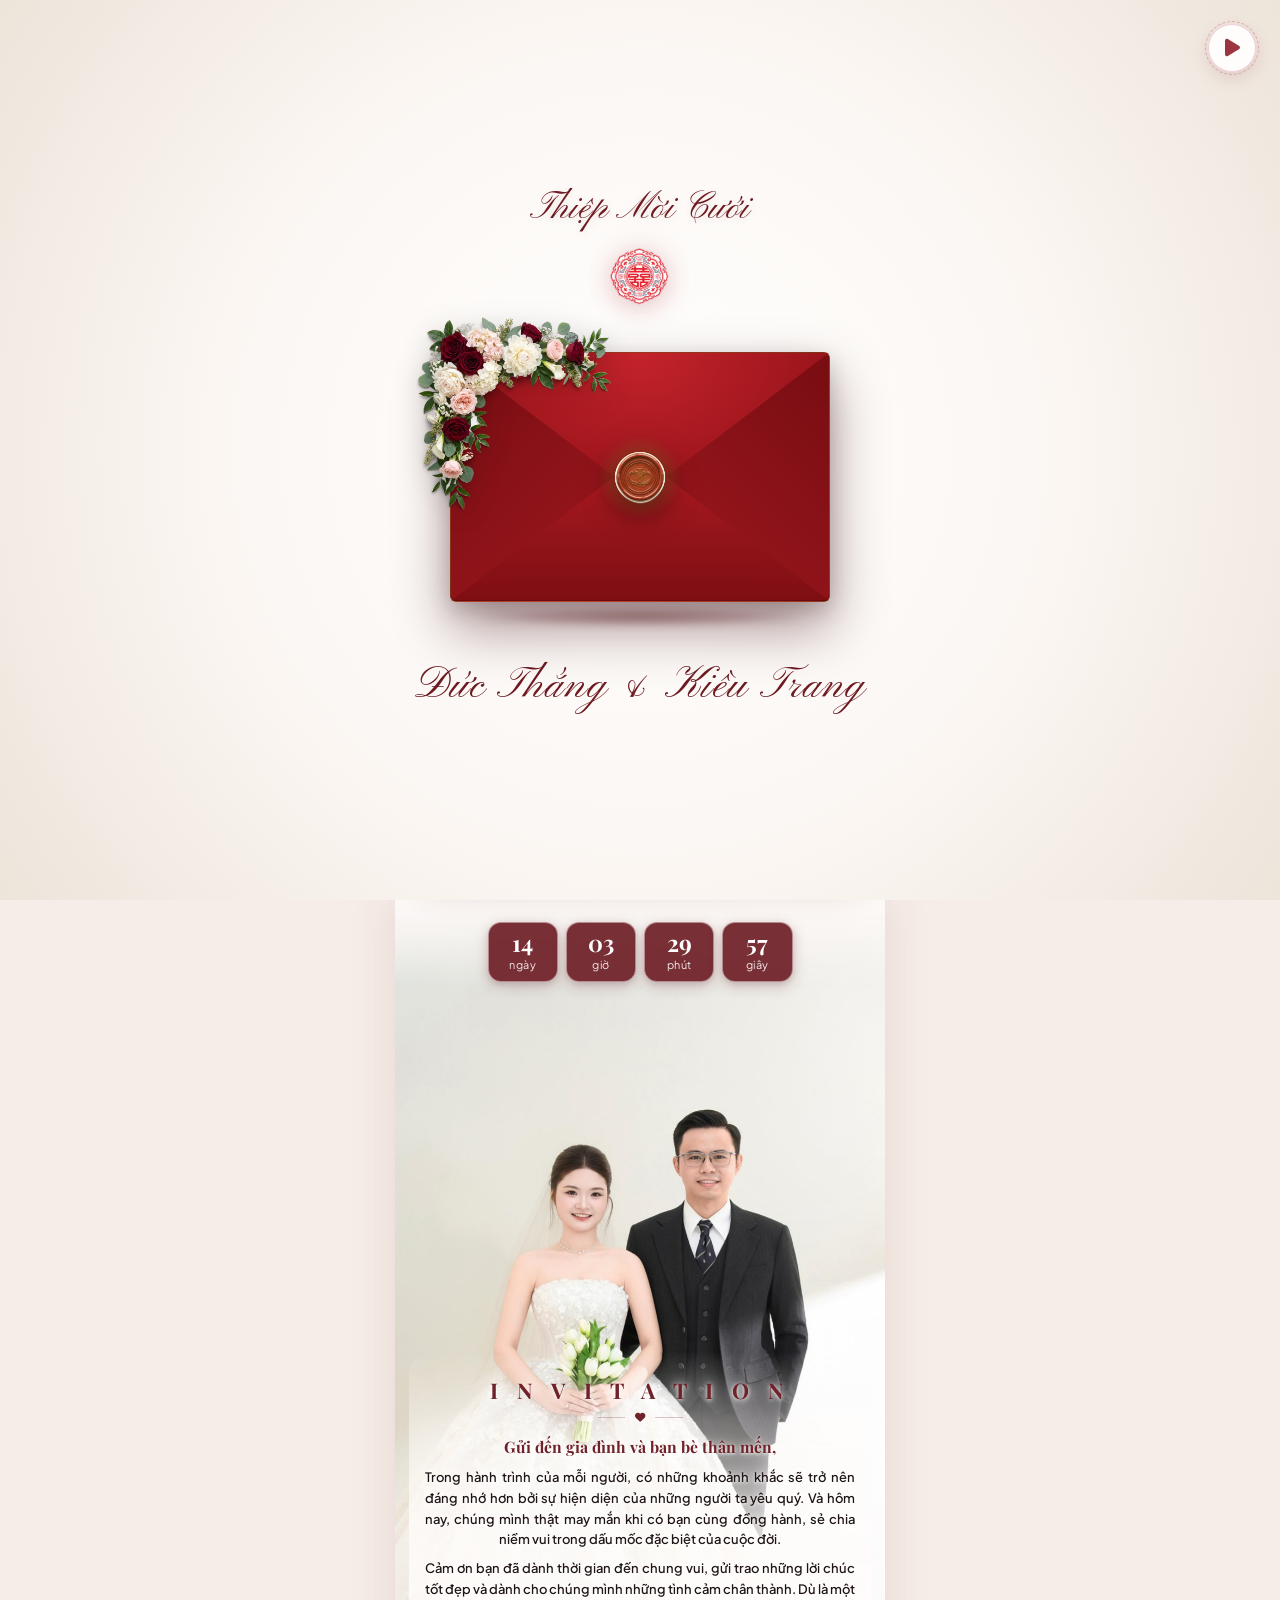
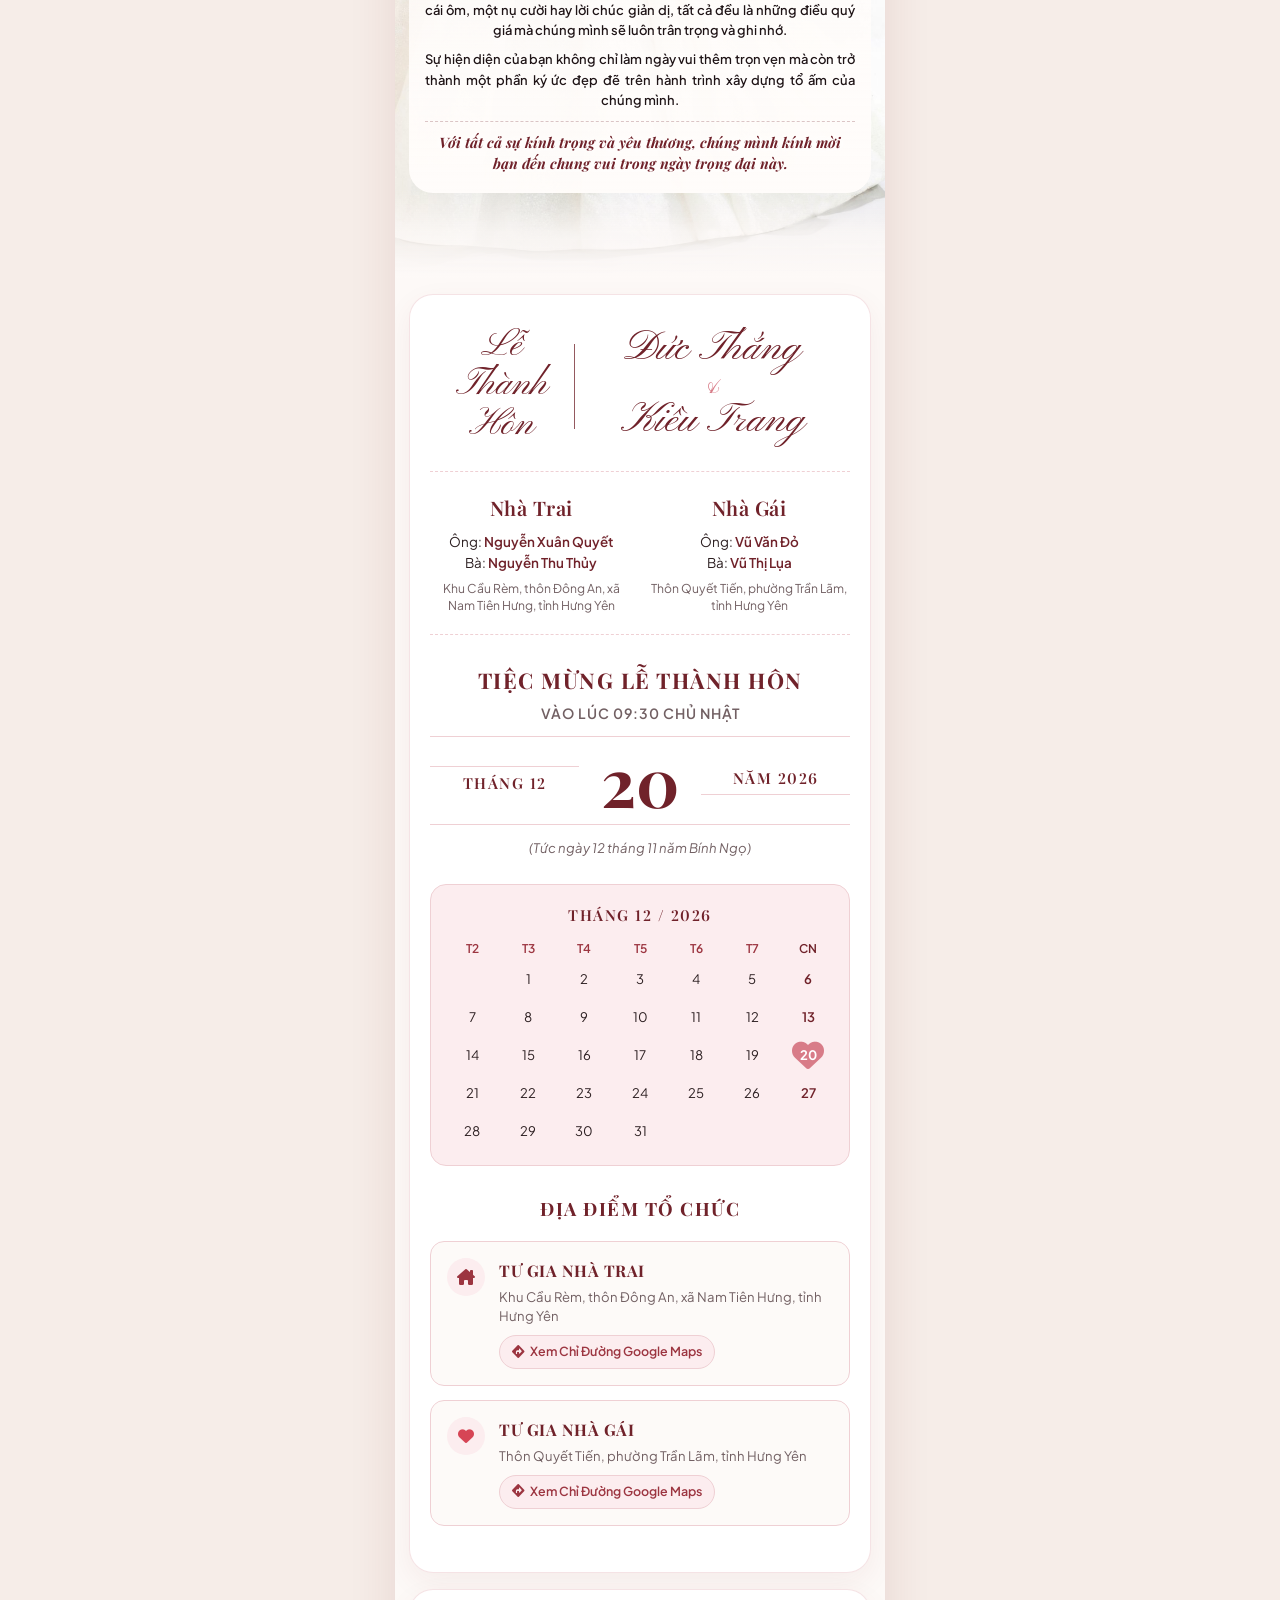
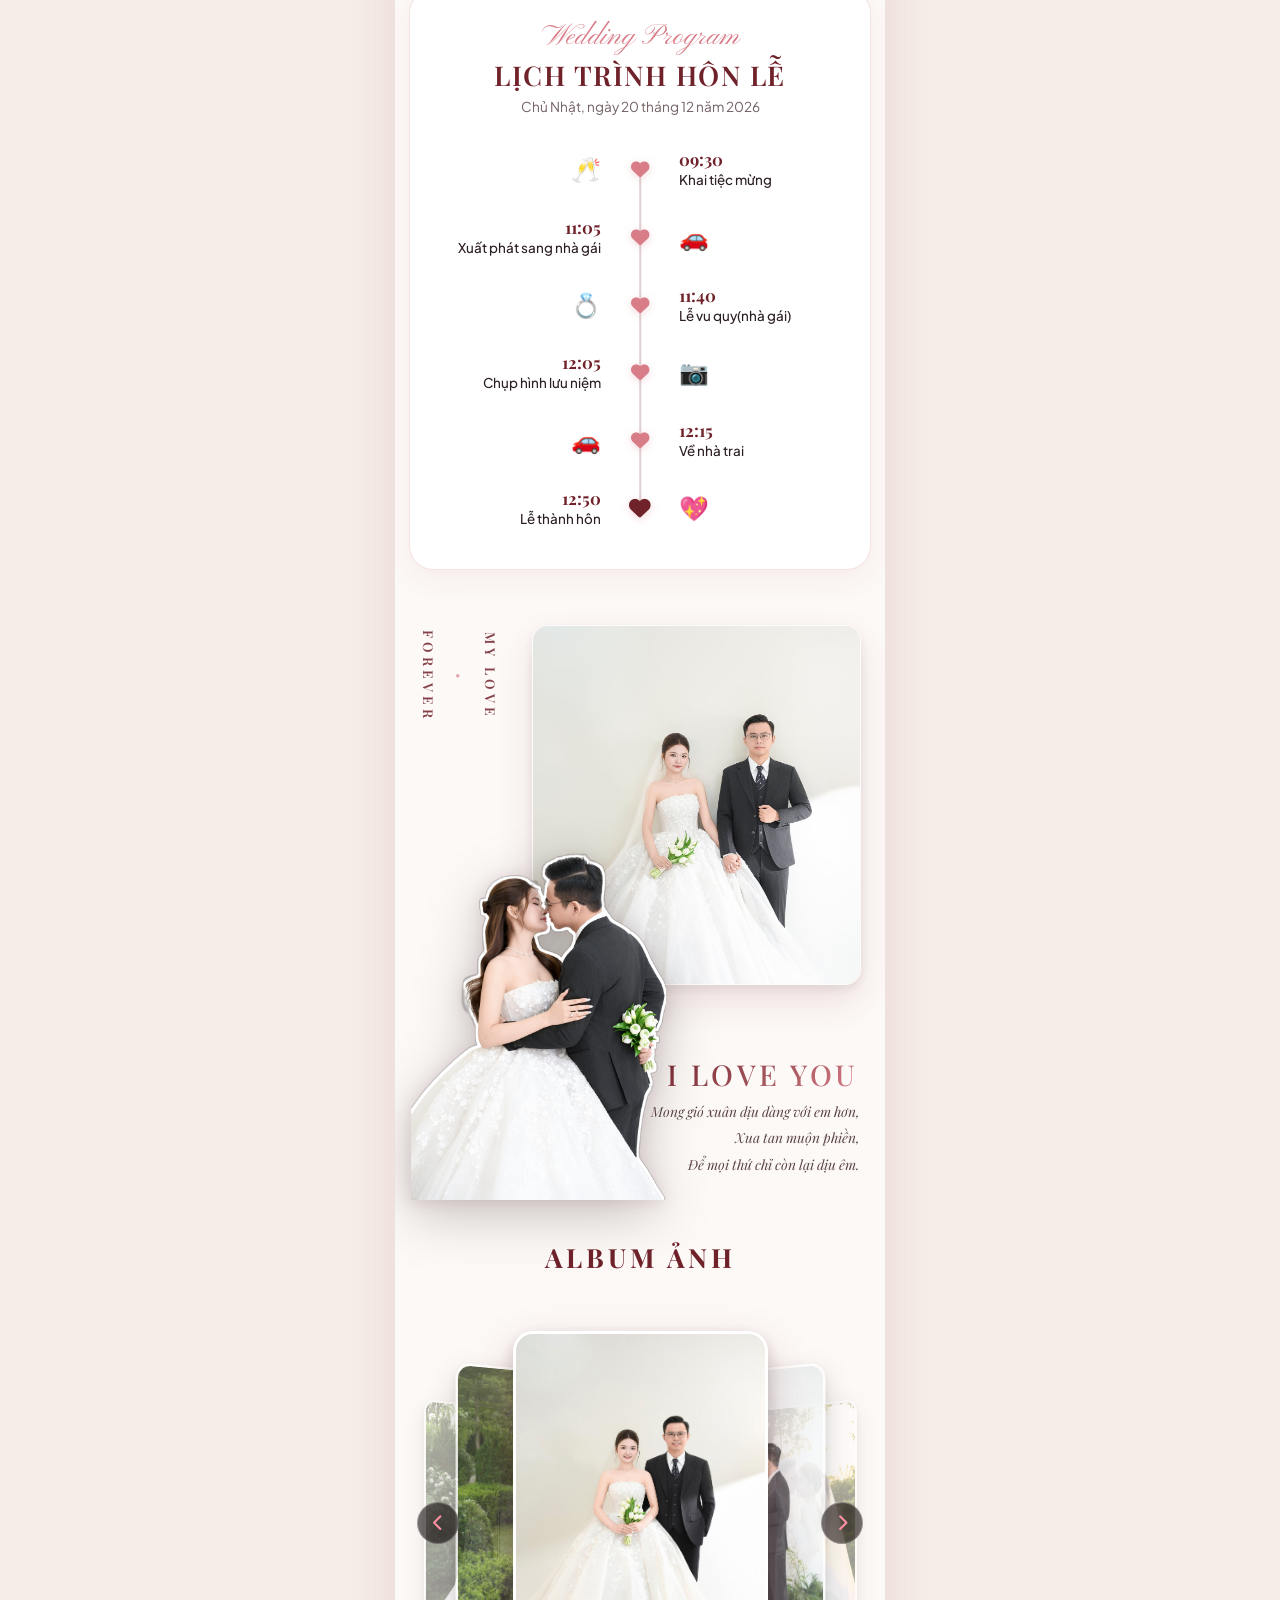
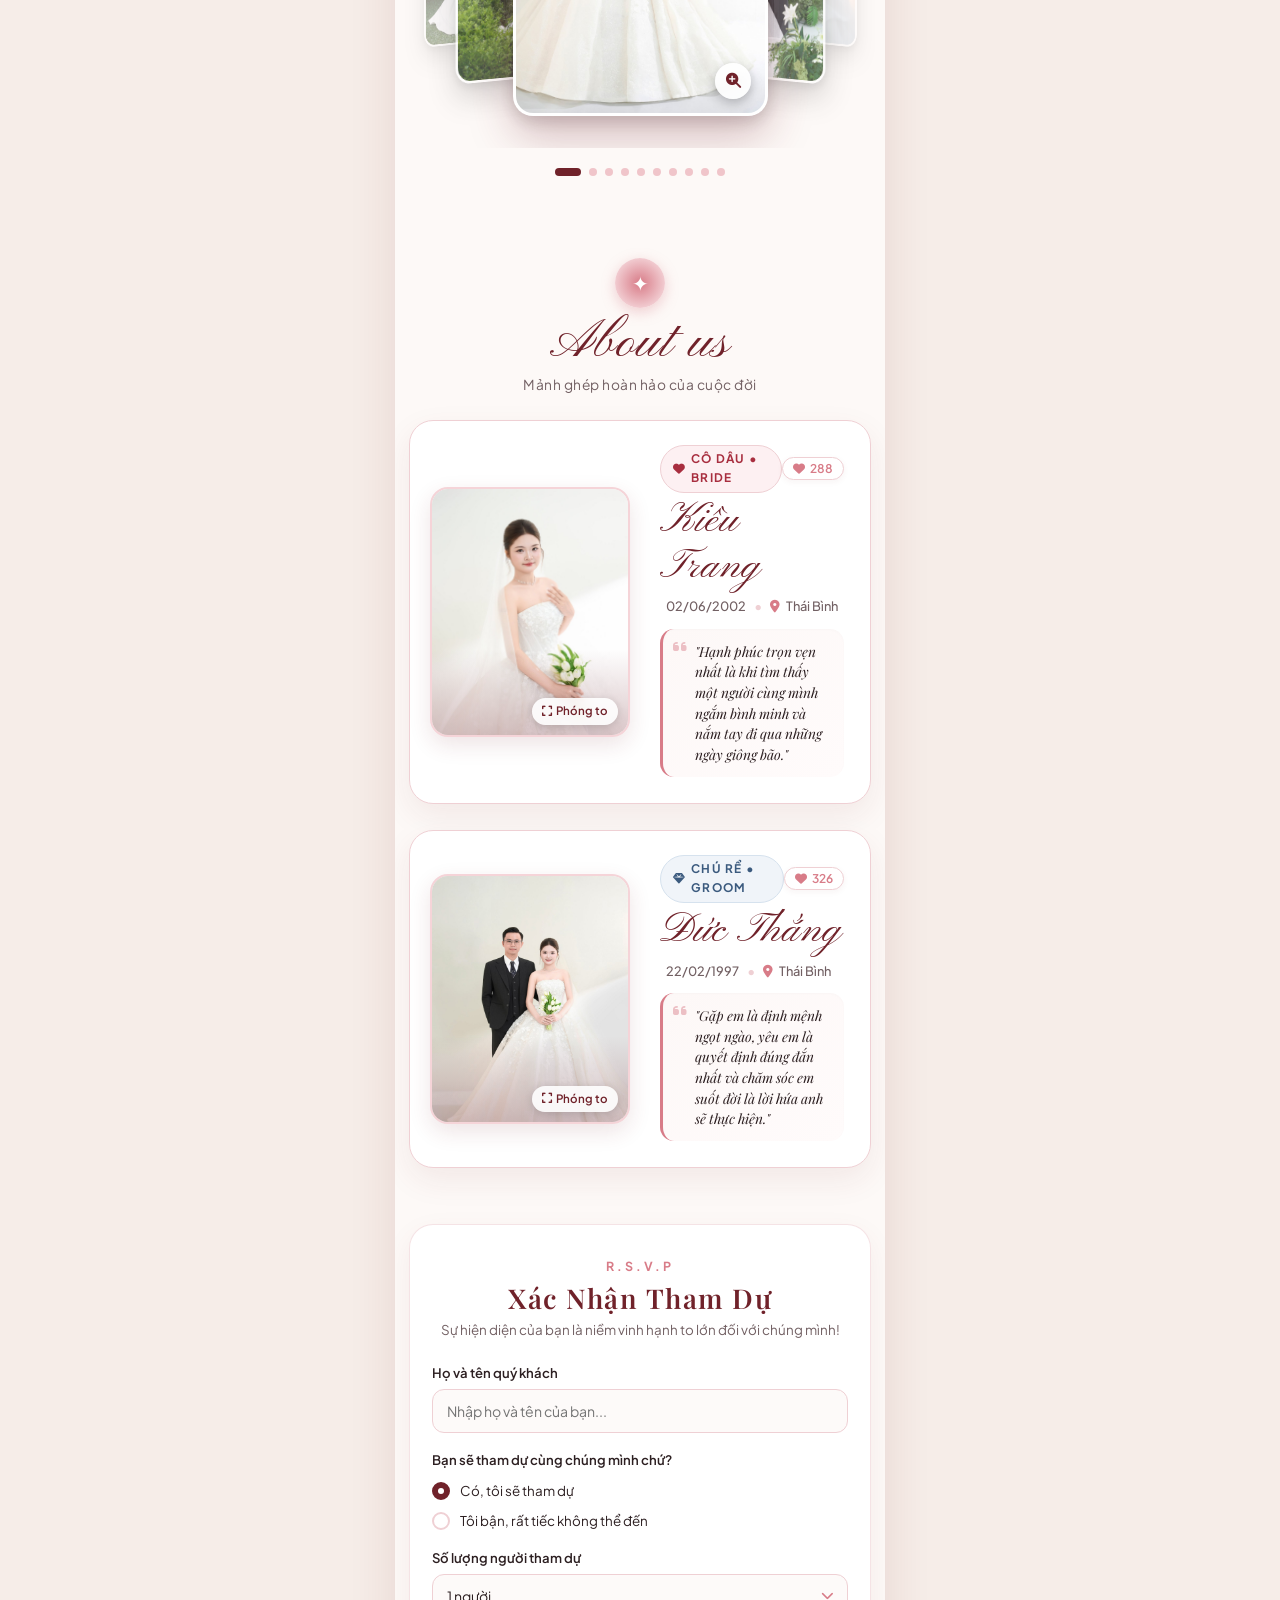
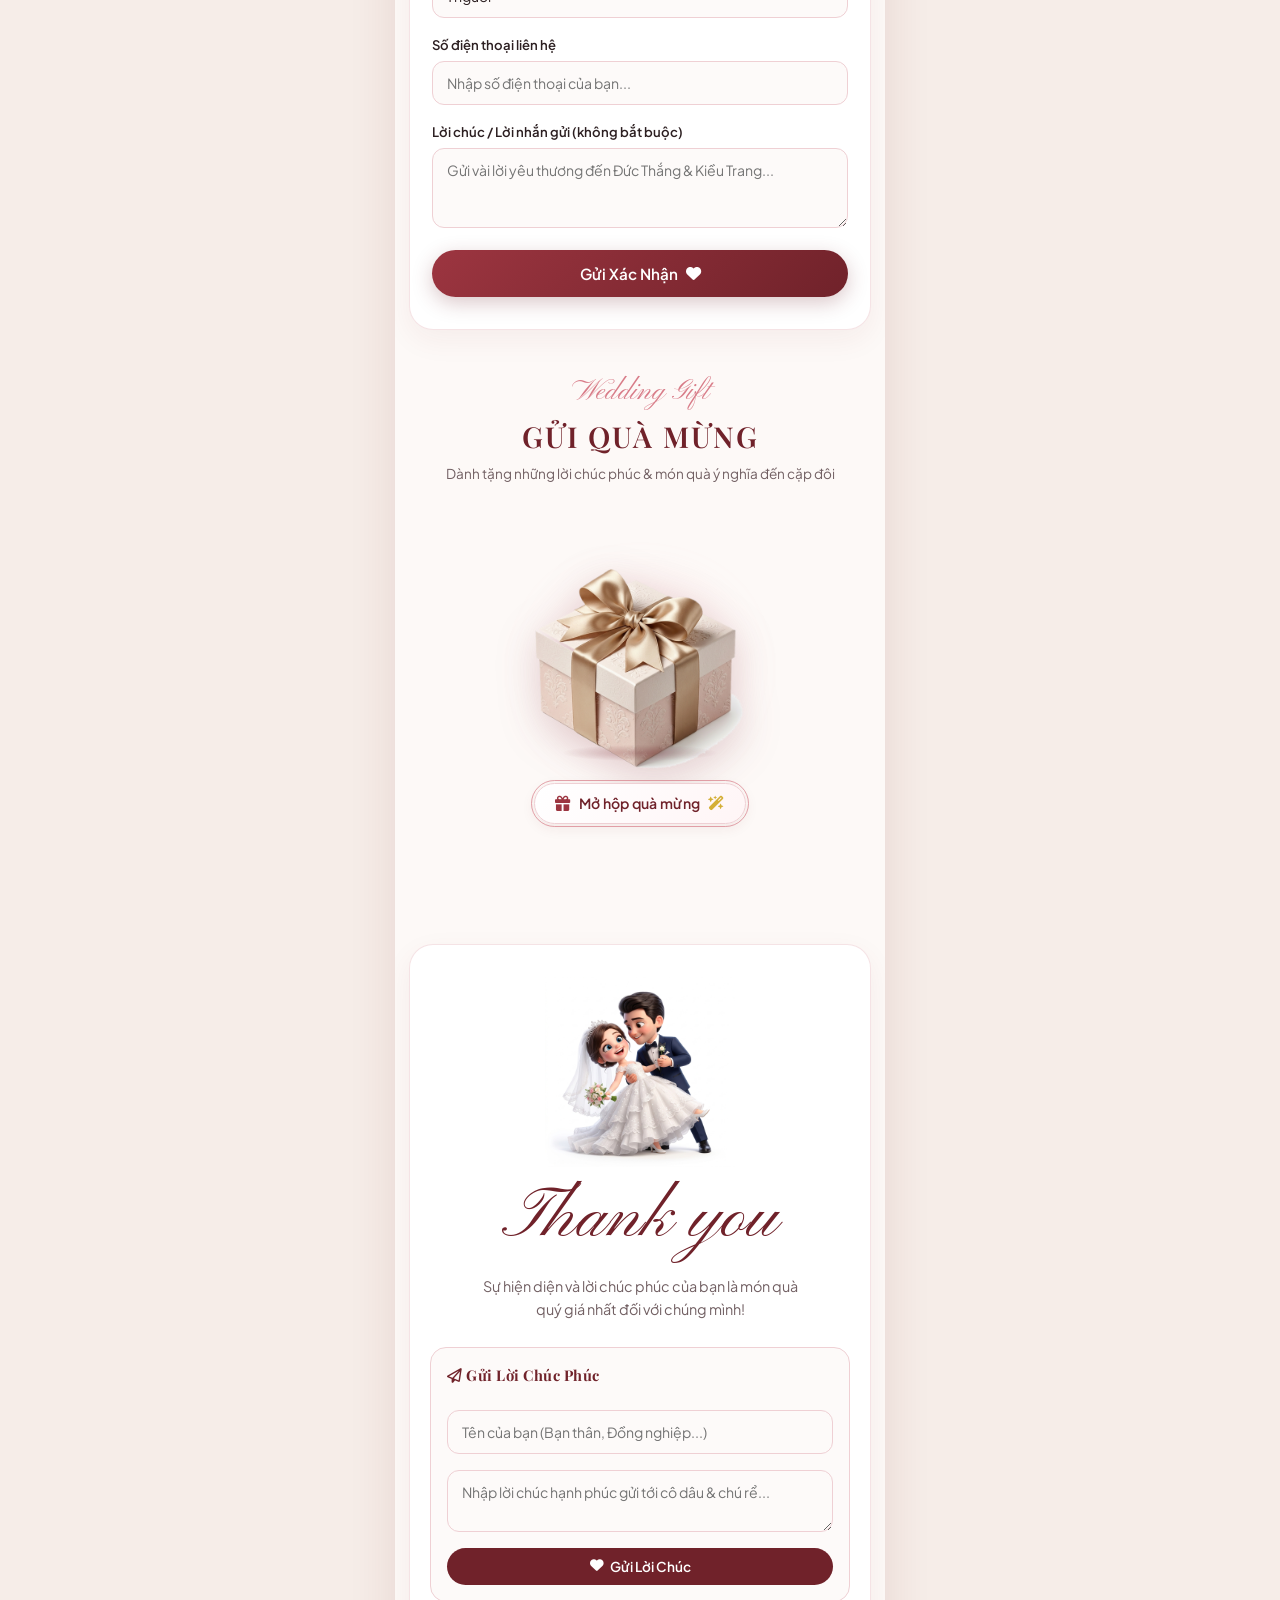
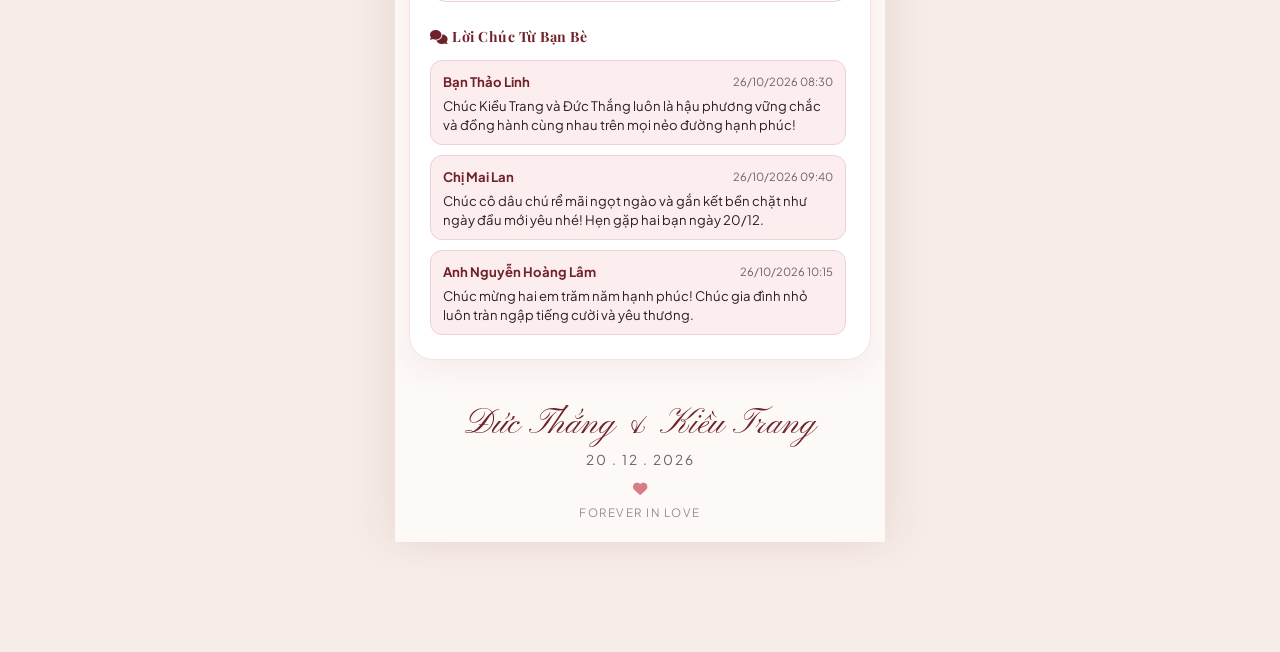
==== commit ebd241f5: "fix(album): bo anh 9627, 9589, 8675 va them anh 9334 vao album thiep nha trai" ====
--- a/index.html
+++ b/index.html
@@ -521,28 +521,14 @@
 
               <div class="cl-coverflow-slide" data-index="8">
                 <div class="cl-slide-card">
-                  <img src="assets/images/TTT09627_web.jpg" alt="Ảnh cưới Đức Thắng & Kiều Trang 9" class="gallery-trigger" data-img-index="8">
+                  <img src="assets/images/TTT09334_web.jpg" alt="Ảnh cưới Đức Thắng & Kiều Trang 9" class="gallery-trigger" data-img-index="8">
                   <div class="cl-slide-zoom-hint"><i class="fa-solid fa-magnifying-glass-plus"></i></div>
                 </div>
               </div>
 
               <div class="cl-coverflow-slide" data-index="9">
                 <div class="cl-slide-card">
-                  <img src="assets/images/TTT09589_web.jpg" alt="Ảnh cưới Đức Thắng & Kiều Trang 10" class="gallery-trigger" data-img-index="9">
-                  <div class="cl-slide-zoom-hint"><i class="fa-solid fa-magnifying-glass-plus"></i></div>
-                </div>
-              </div>
-
-              <div class="cl-coverflow-slide" data-index="10">
-                <div class="cl-slide-card">
-                  <img src="assets/images/TTT08675_web.jpg" alt="Ảnh cưới Đức Thắng & Kiều Trang 11" class="gallery-trigger" data-img-index="10">
-                  <div class="cl-slide-zoom-hint"><i class="fa-solid fa-magnifying-glass-plus"></i></div>
-                </div>
-              </div>
-
-              <div class="cl-coverflow-slide" data-index="11">
-                <div class="cl-slide-card">
-                  <img src="assets/images/TTT09654_web.jpg" alt="Ảnh cưới Đức Thắng & Kiều Trang 12" class="gallery-trigger" data-img-index="11">
+                  <img src="assets/images/TTT09654_web.jpg" alt="Ảnh cưới Đức Thắng & Kiều Trang 10" class="gallery-trigger" data-img-index="9">
                   <div class="cl-slide-zoom-hint"><i class="fa-solid fa-magnifying-glass-plus"></i></div>
                 </div>
               </div>
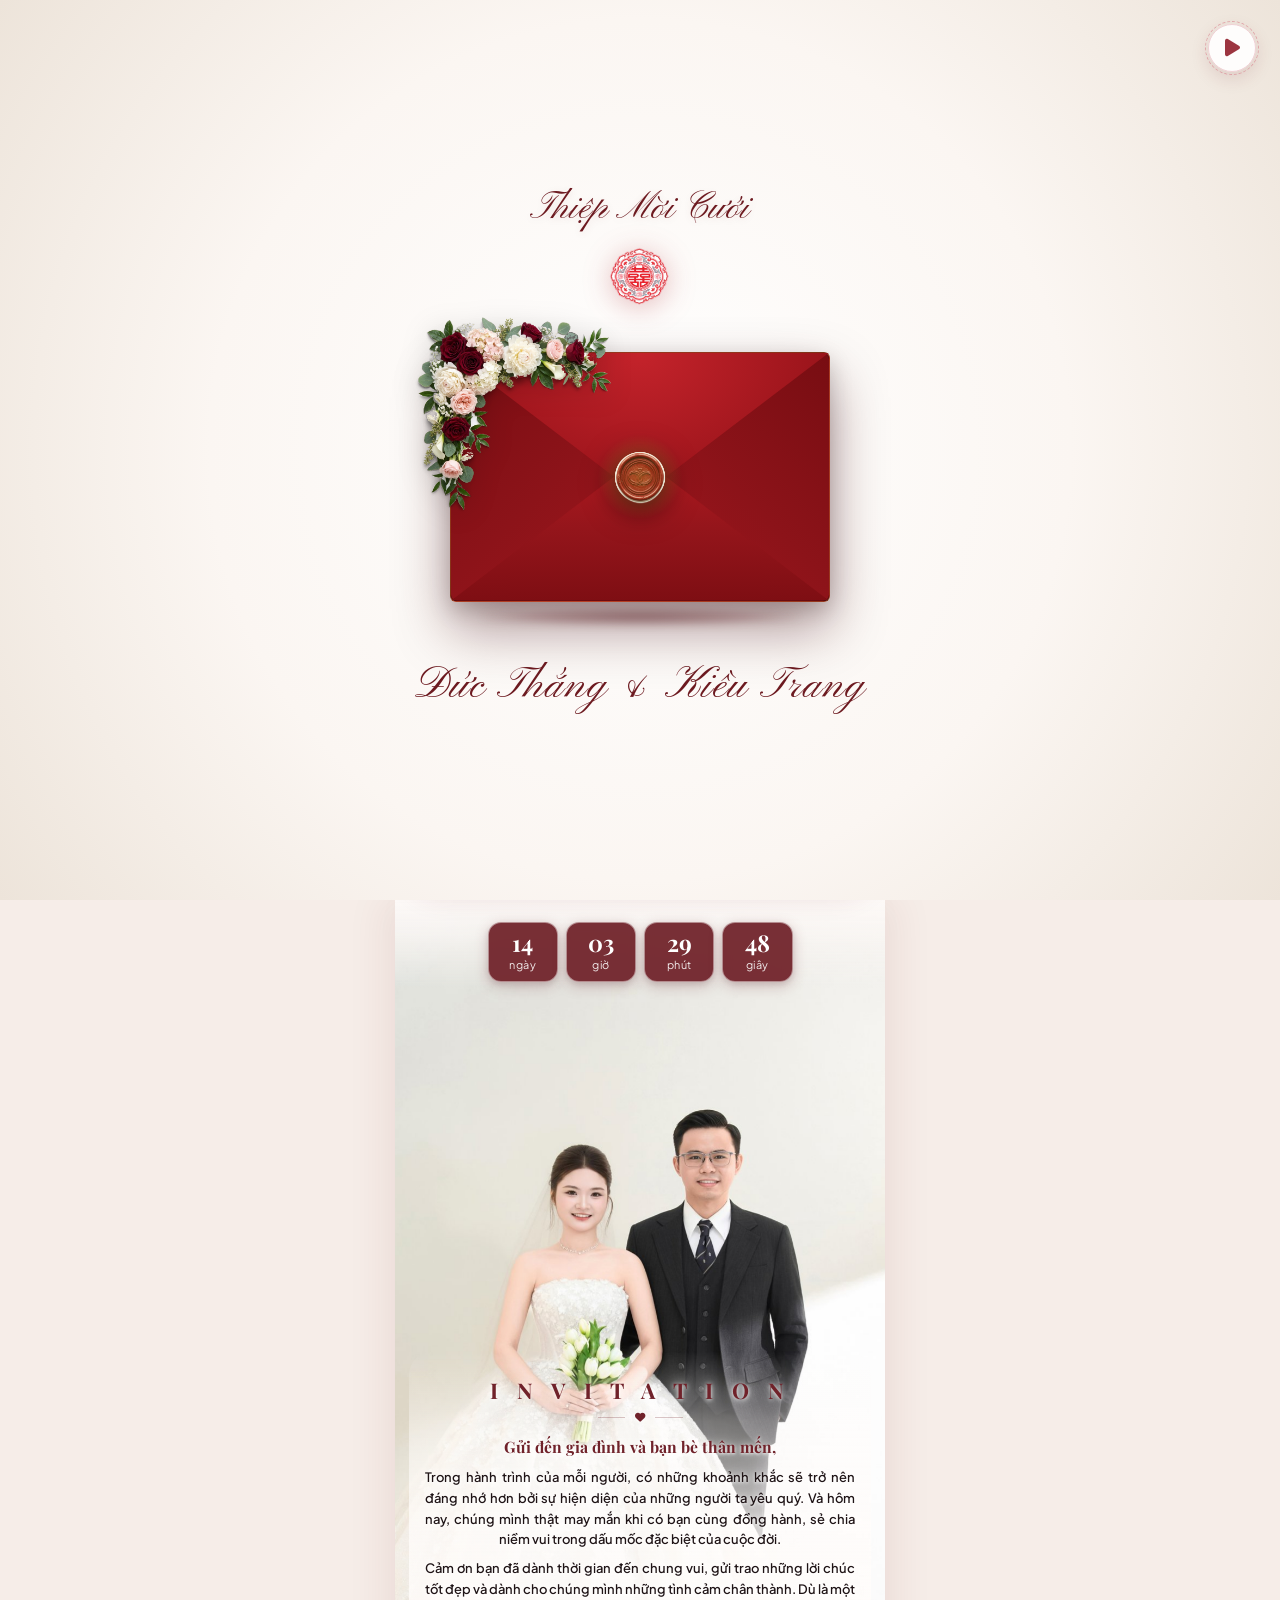
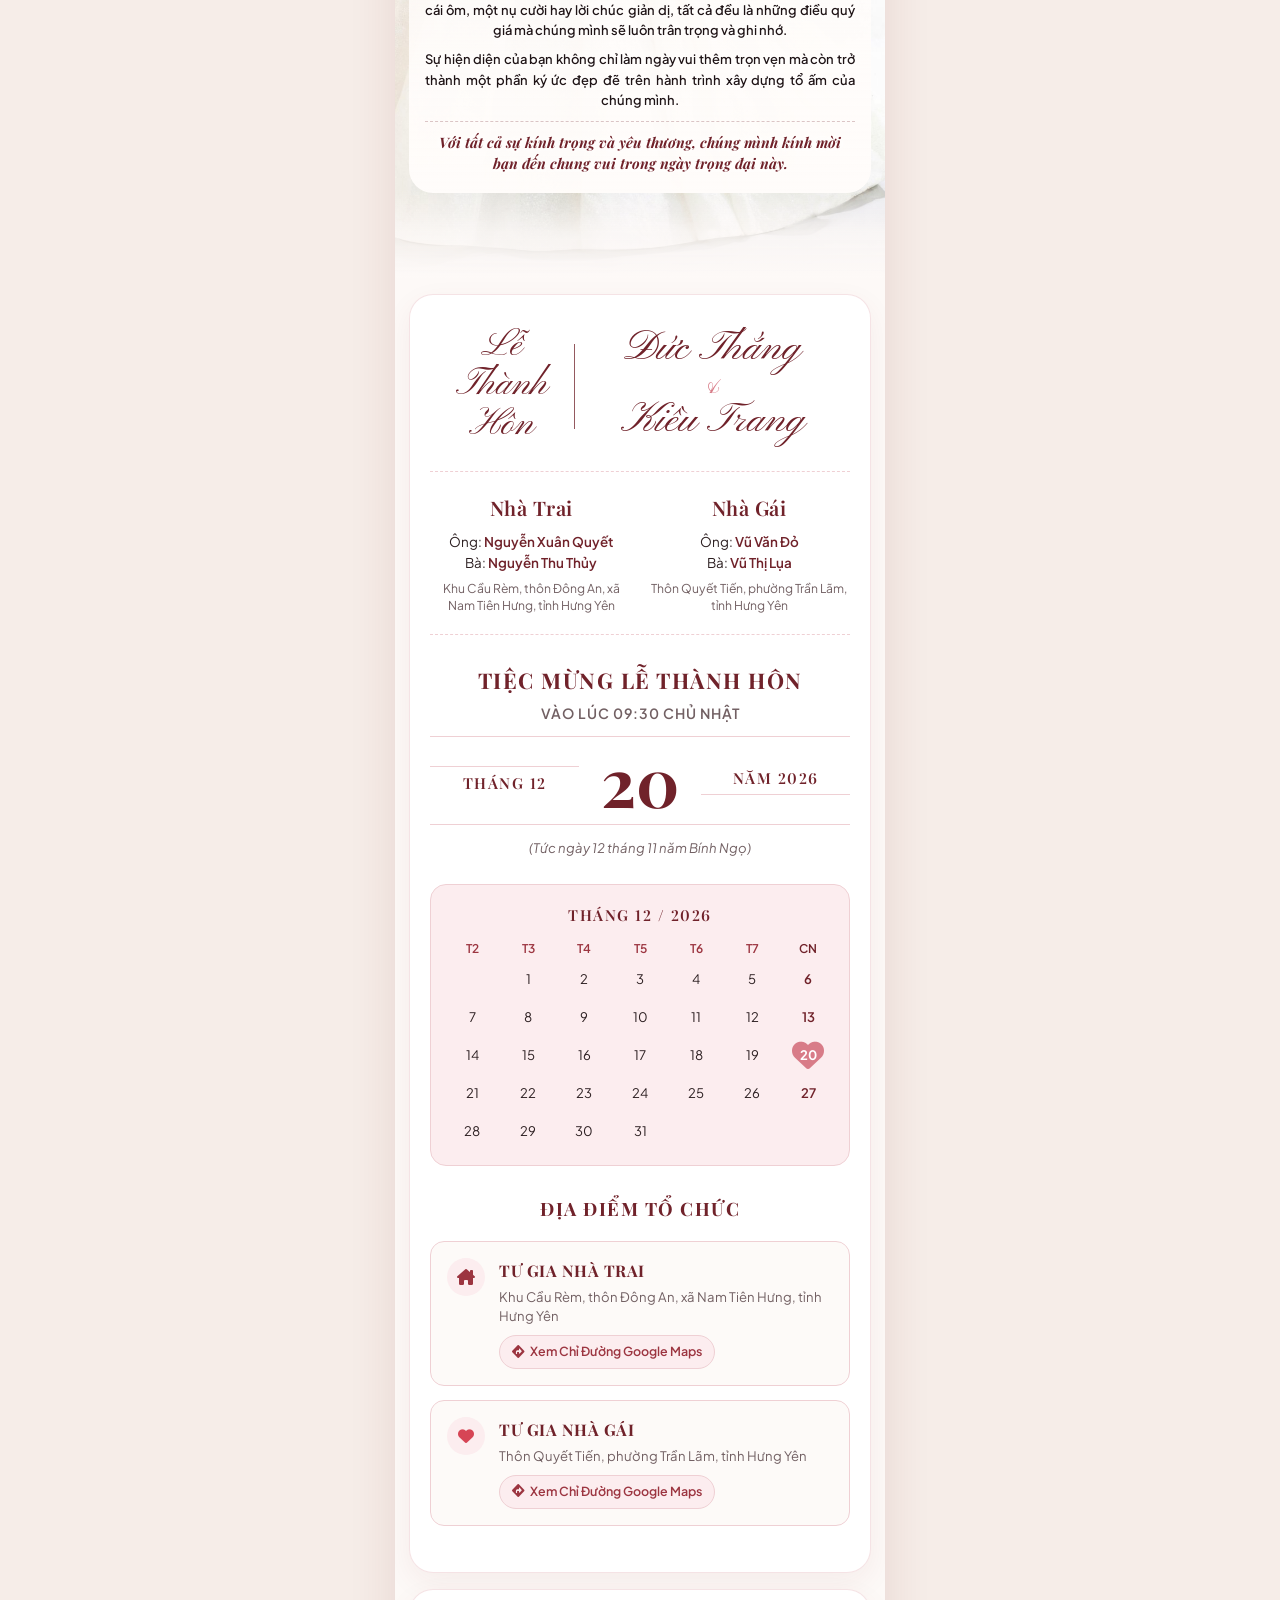
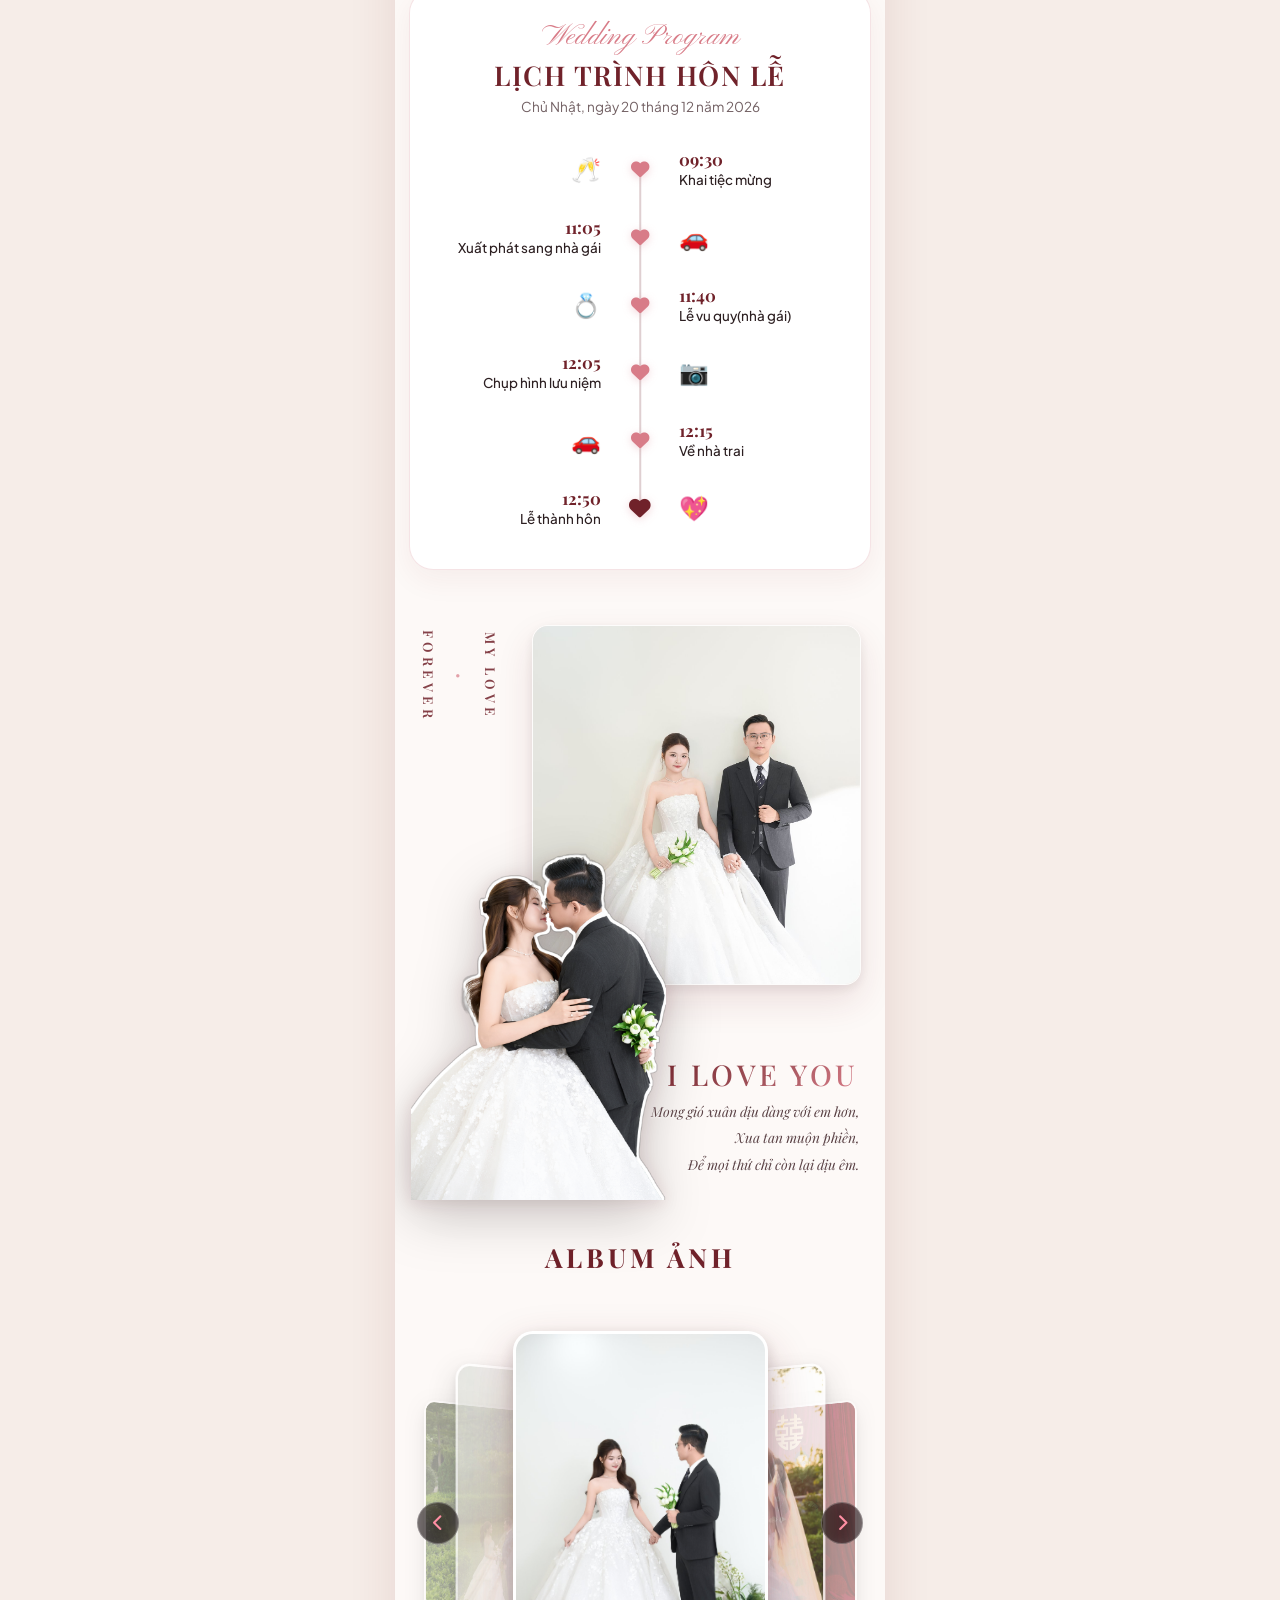
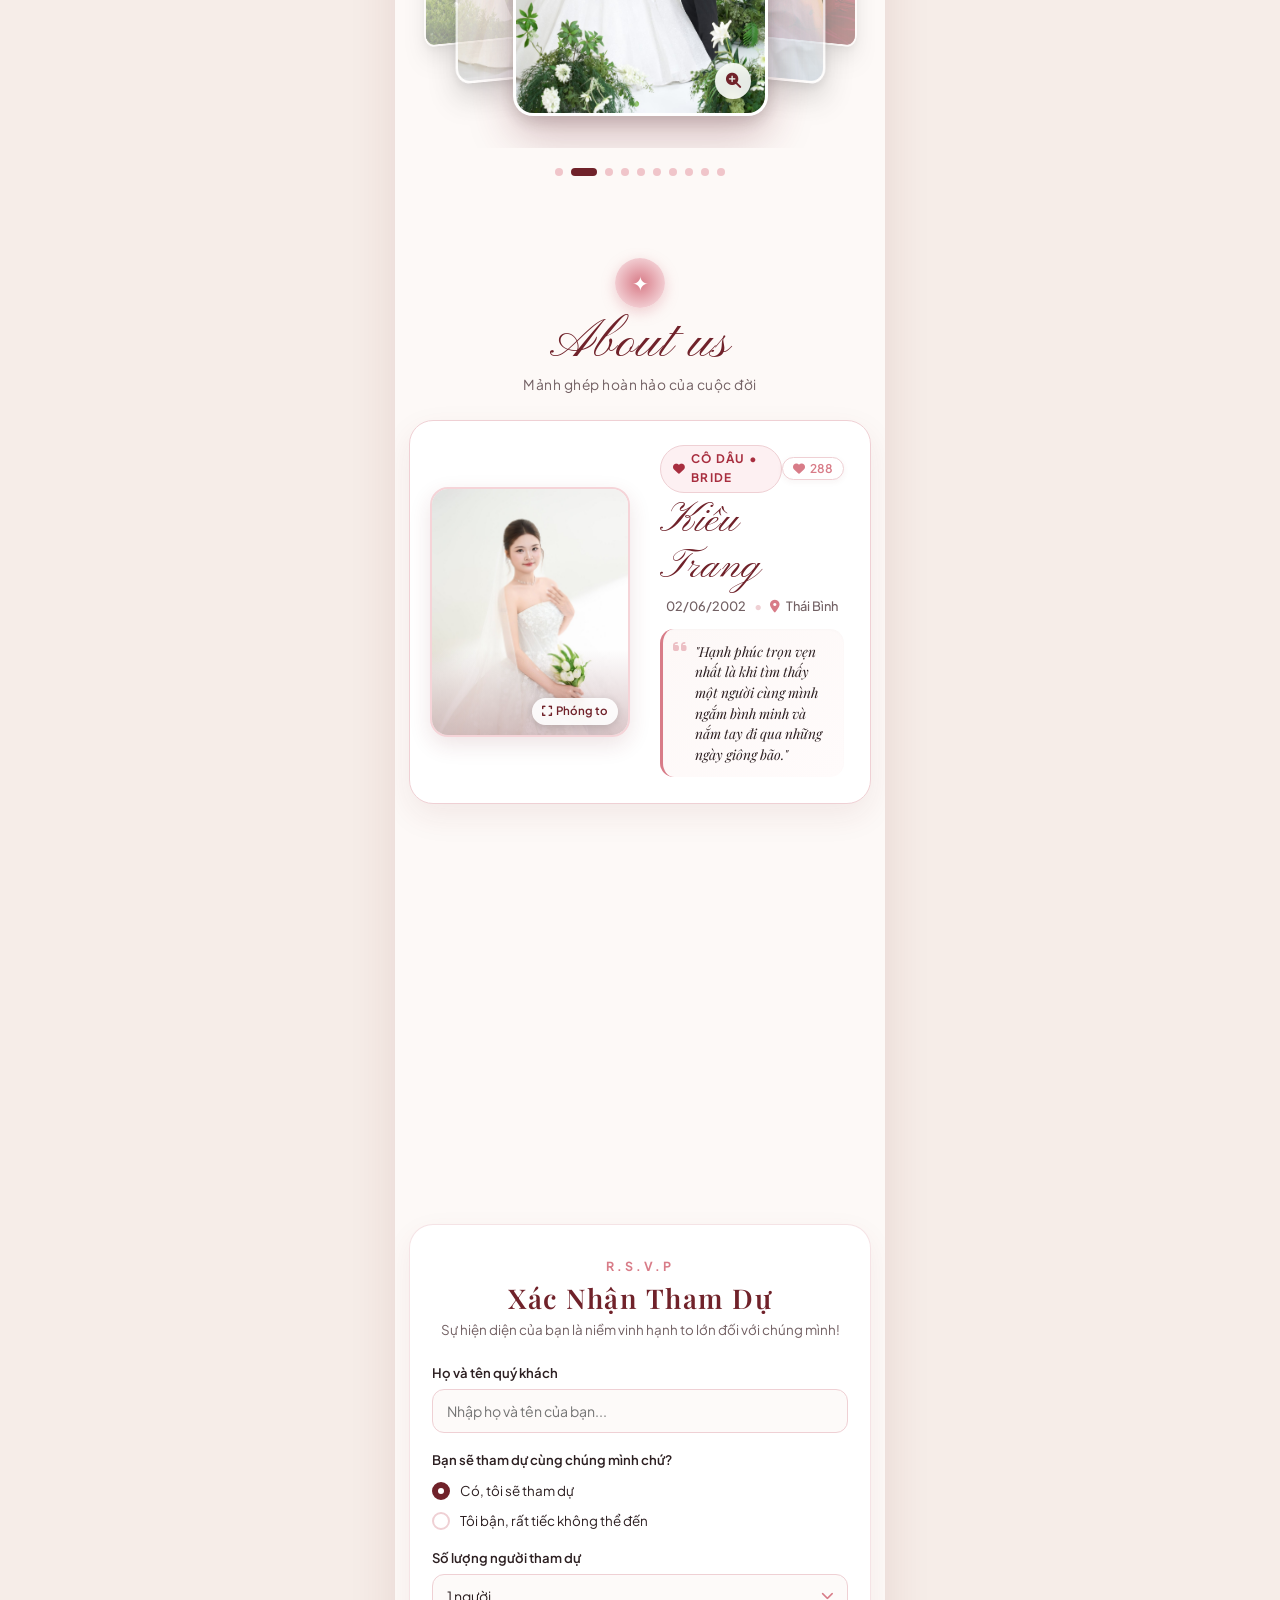
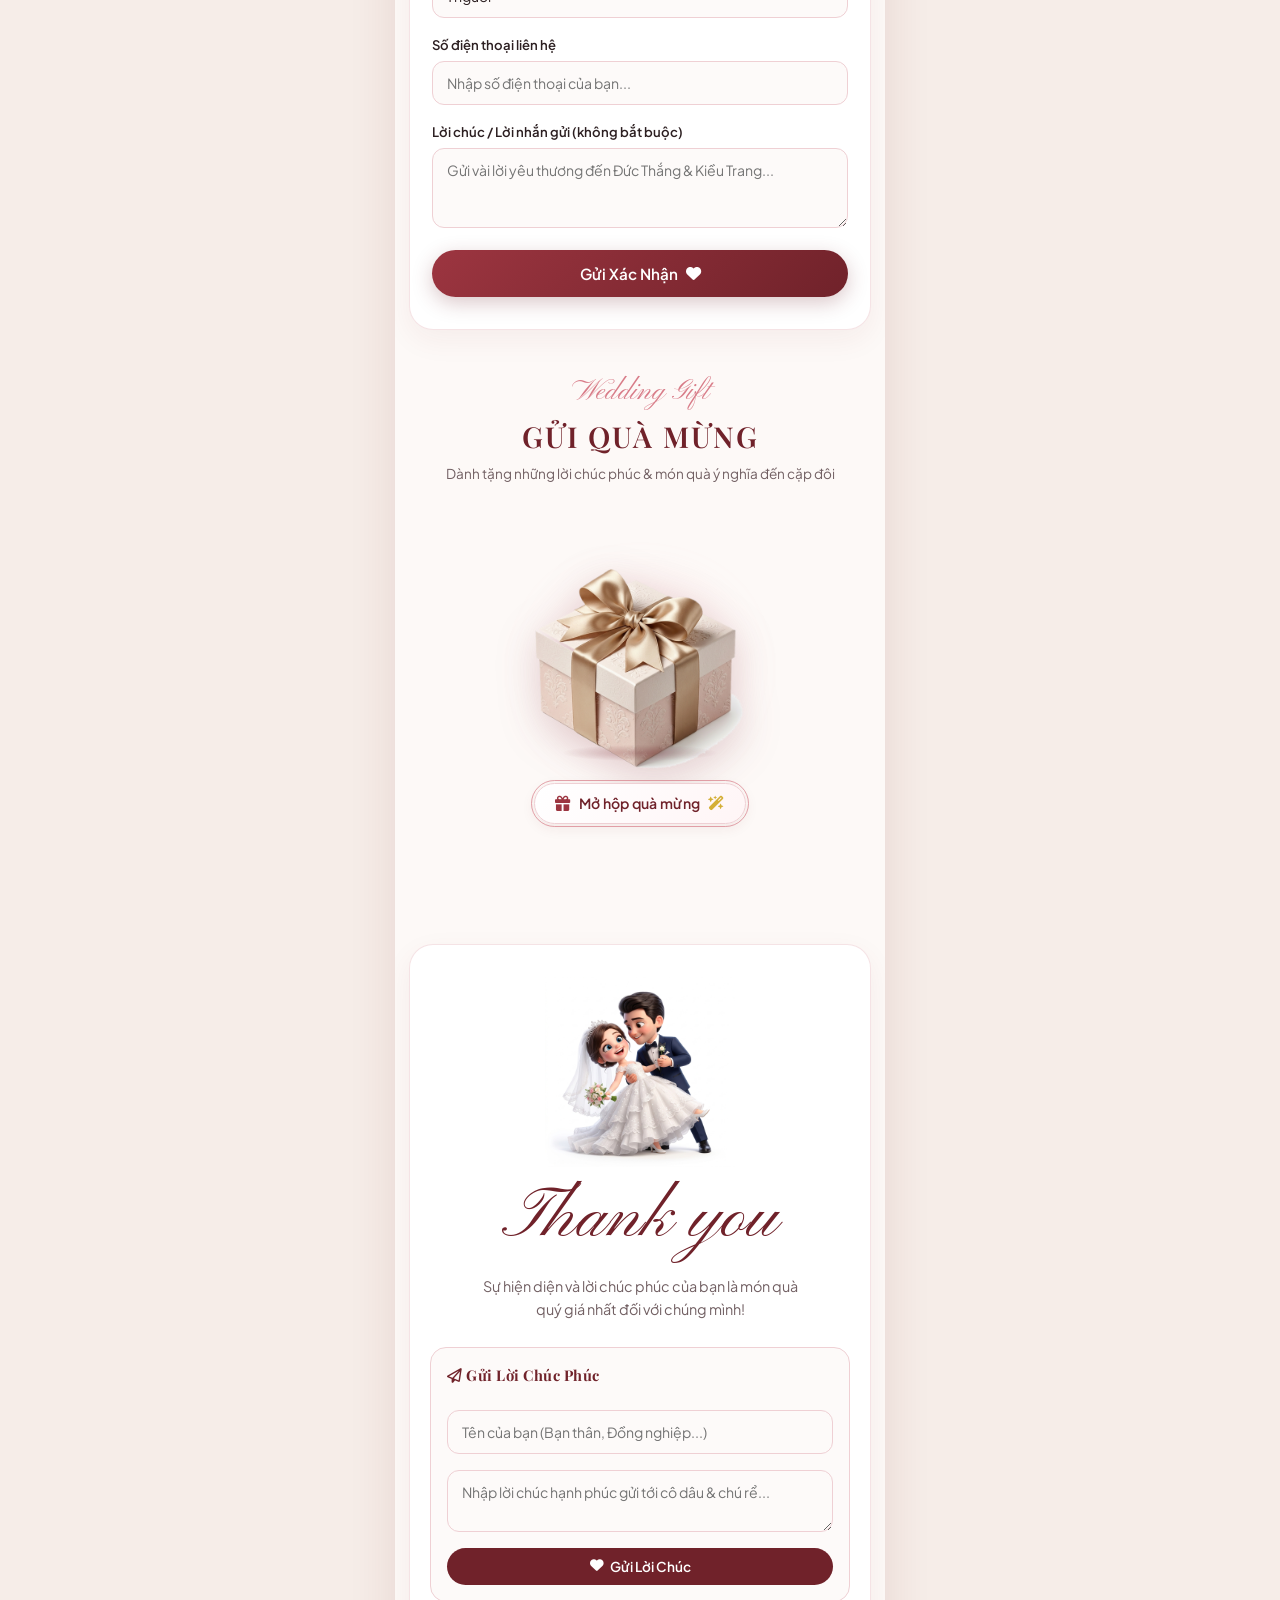
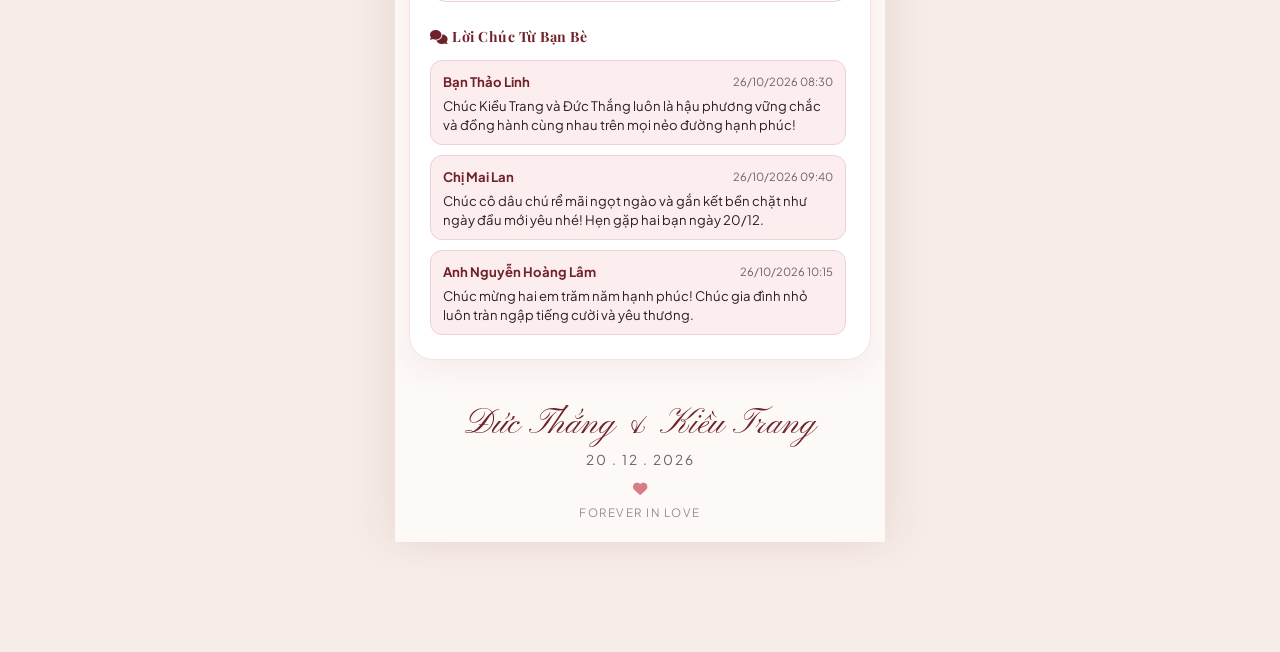
==== commit a006b970: "chore: giai phong 270MB dung luong vercel, giu 2 ban chinh nha trai & nha gai cho ca vercel va githu" ====
--- a/index.html
+++ b/index.html
@@ -113,7 +113,7 @@
        ========================================== -->
   <div class="cl-hero-wrapper">
     <header id="hero">
-      <div class="hero-bg" style="background-image: url('assets/images/TTT09584_web.jpg'), url('assets/images/TTT09584.jpg');"></div>
+      <div class="hero-bg" style="background-image: url('assets/images/TTT09584_web.jpg');"></div>
       <div class="hero-overlay"></div>
       
       <div class="hero-content">
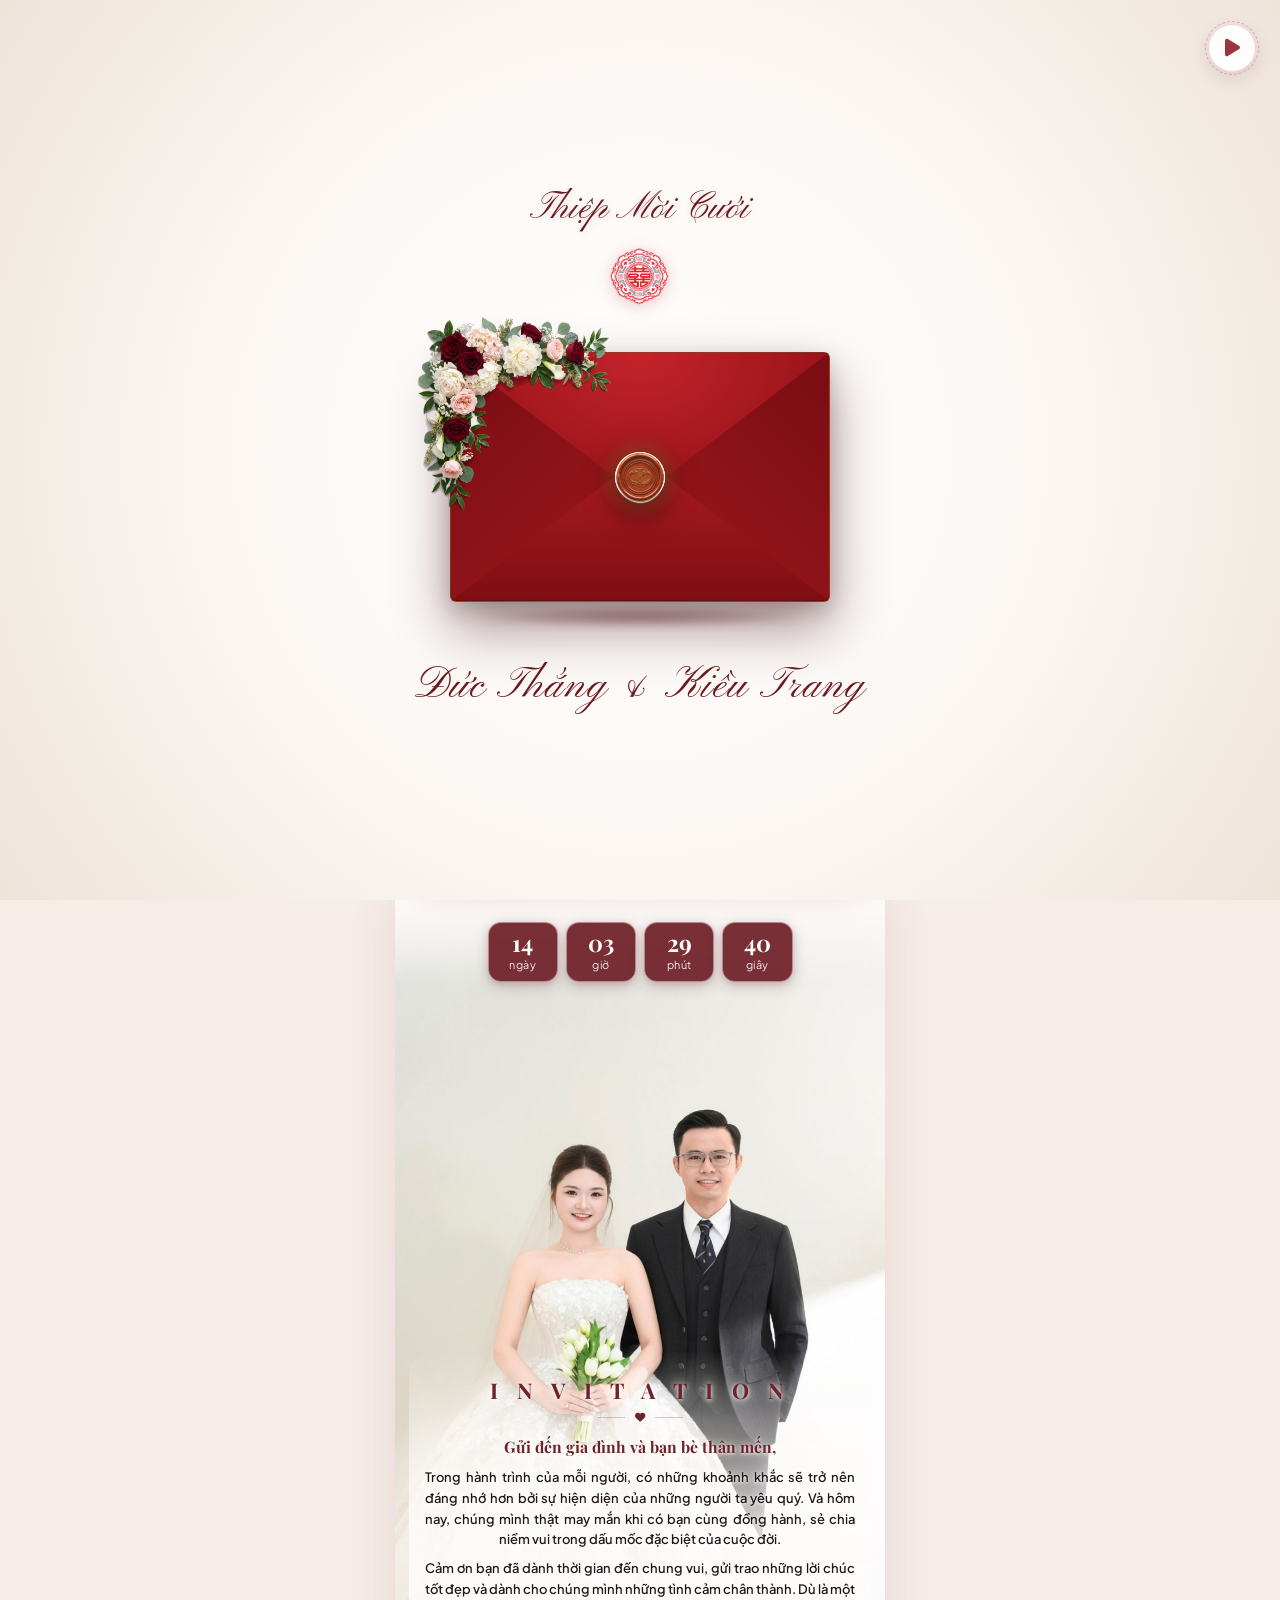
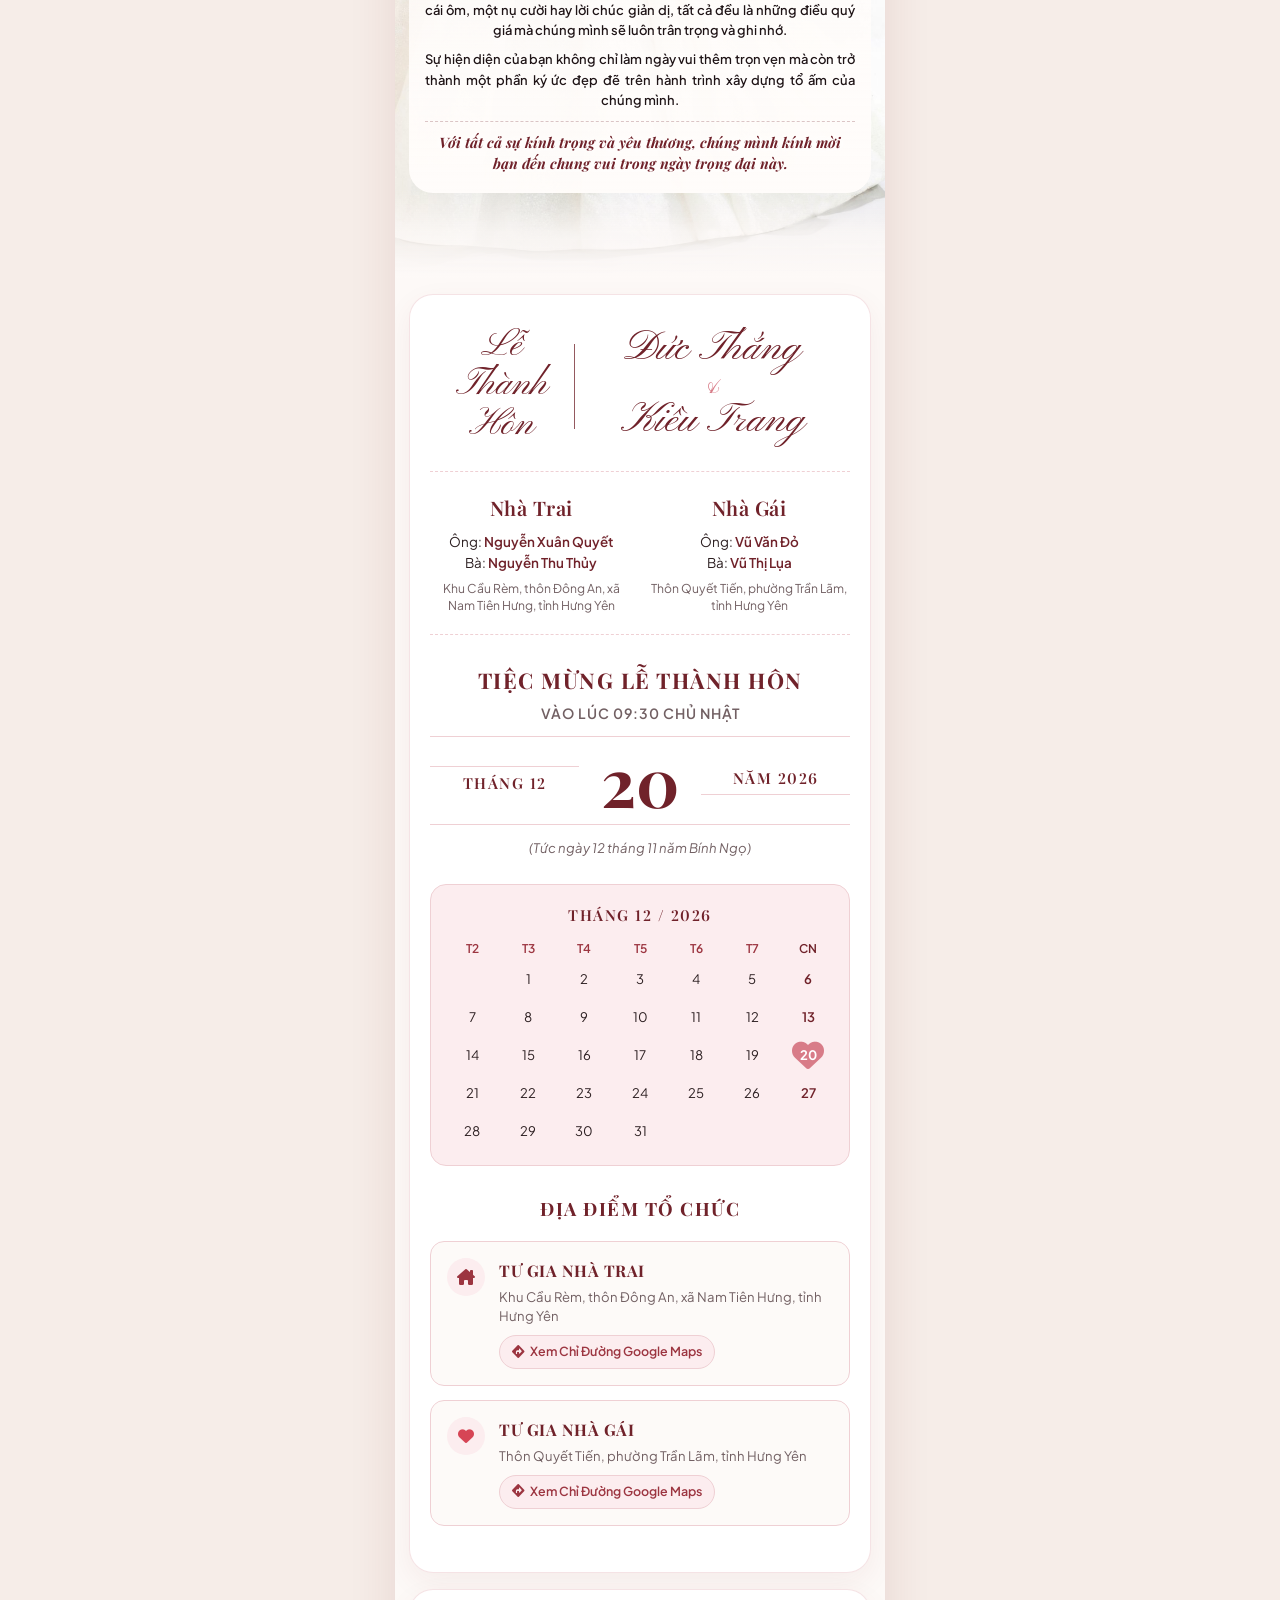
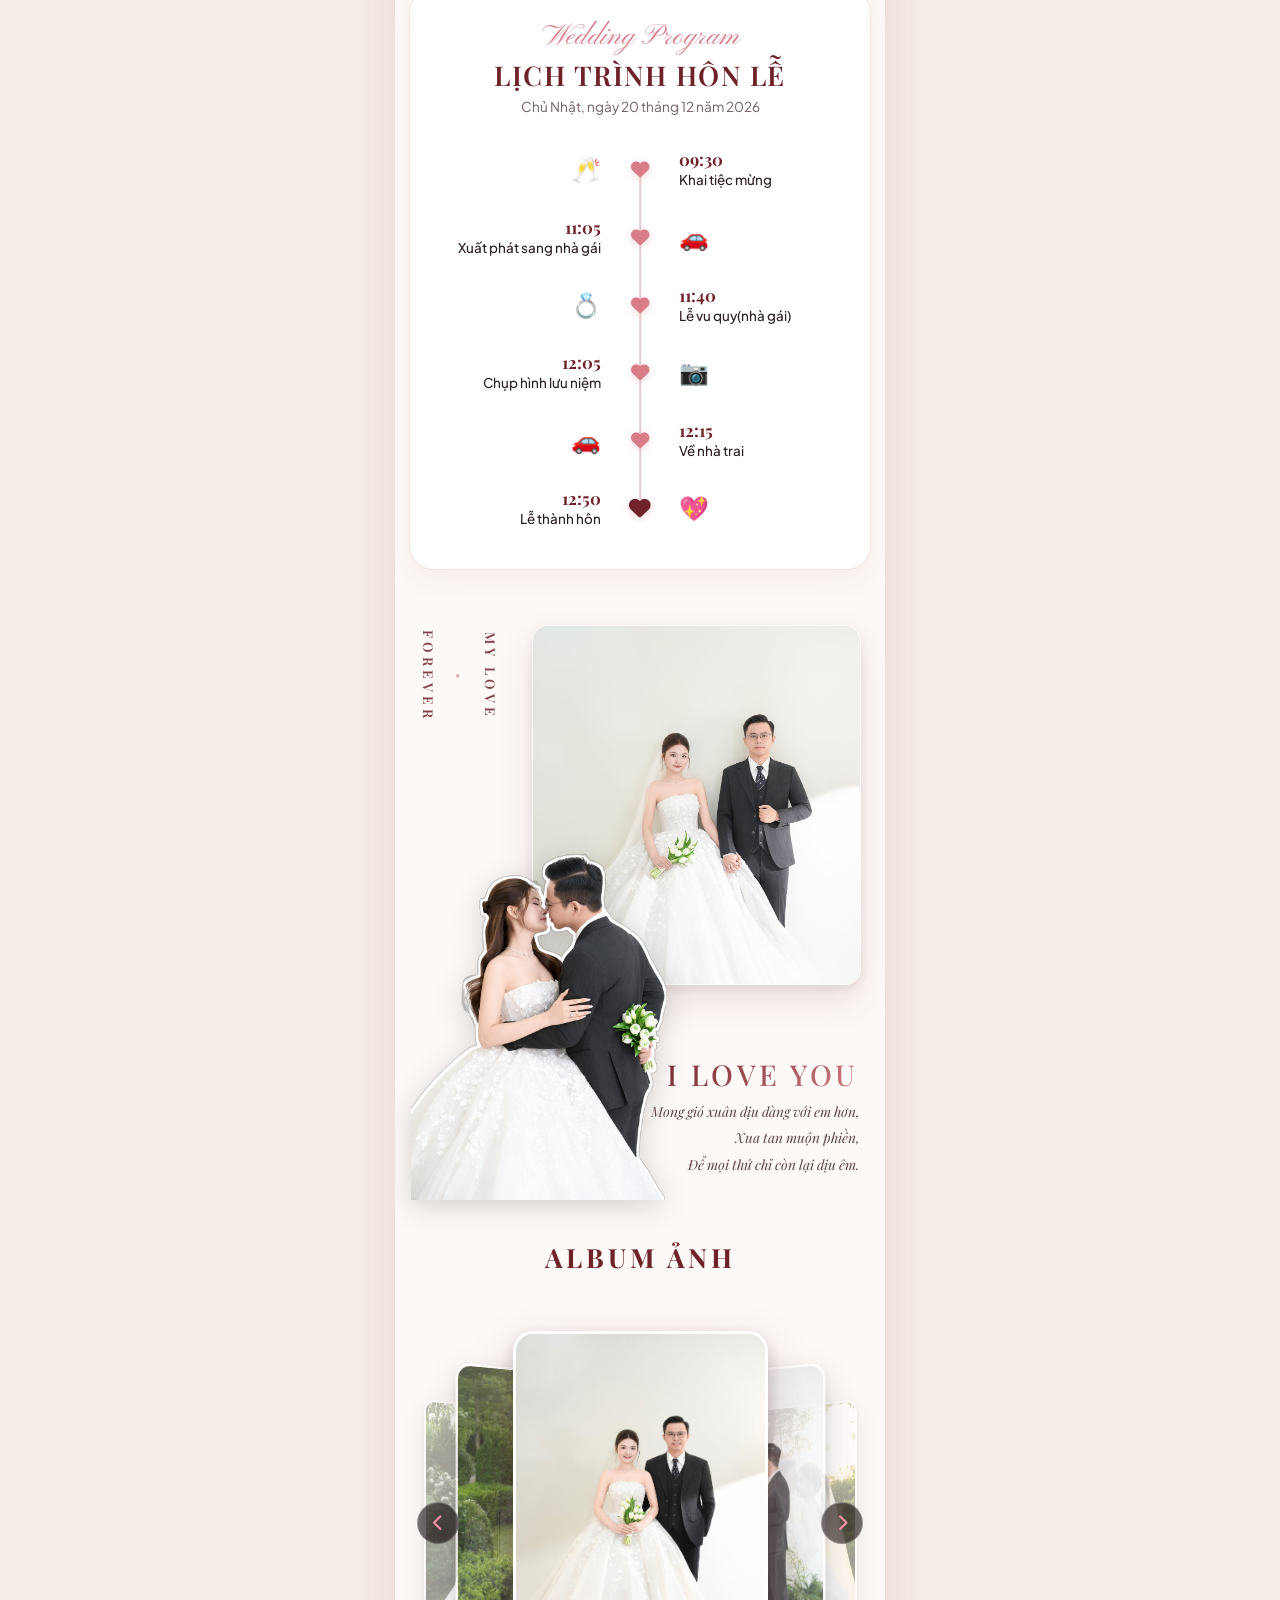
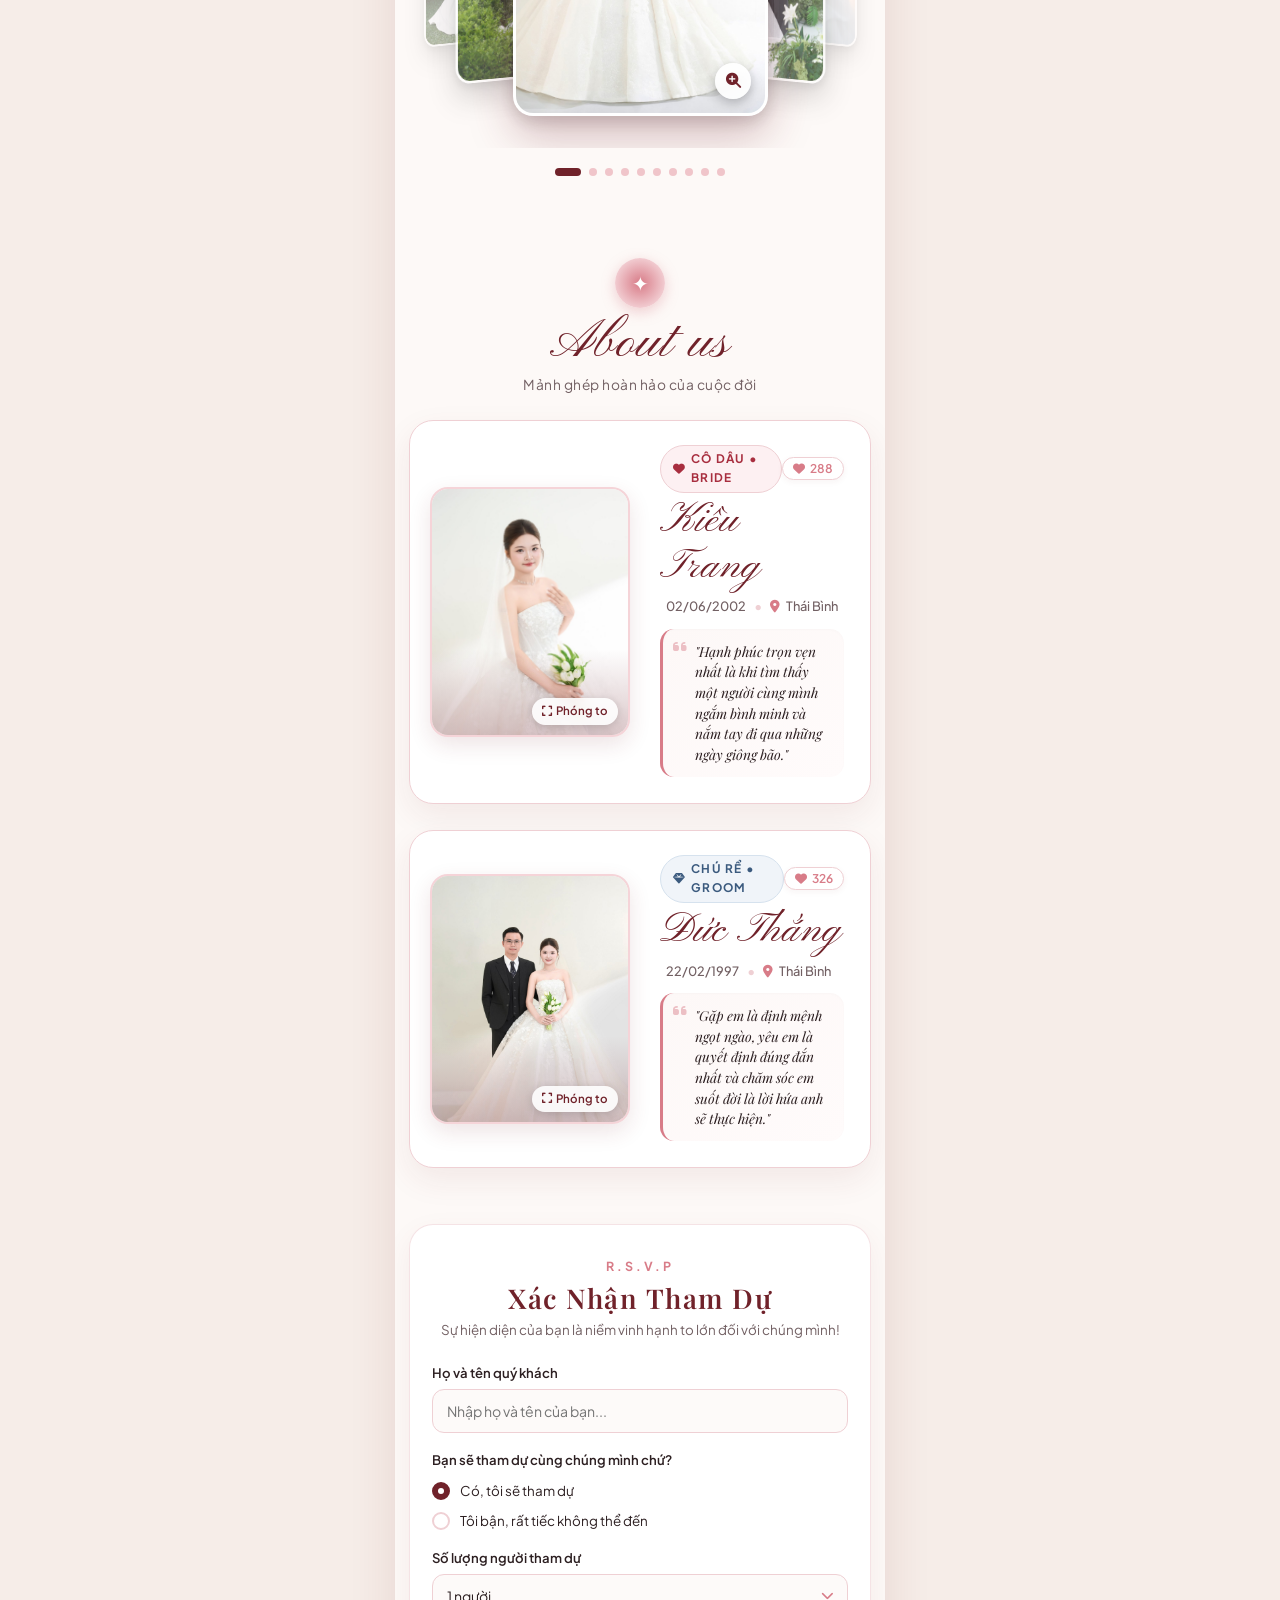
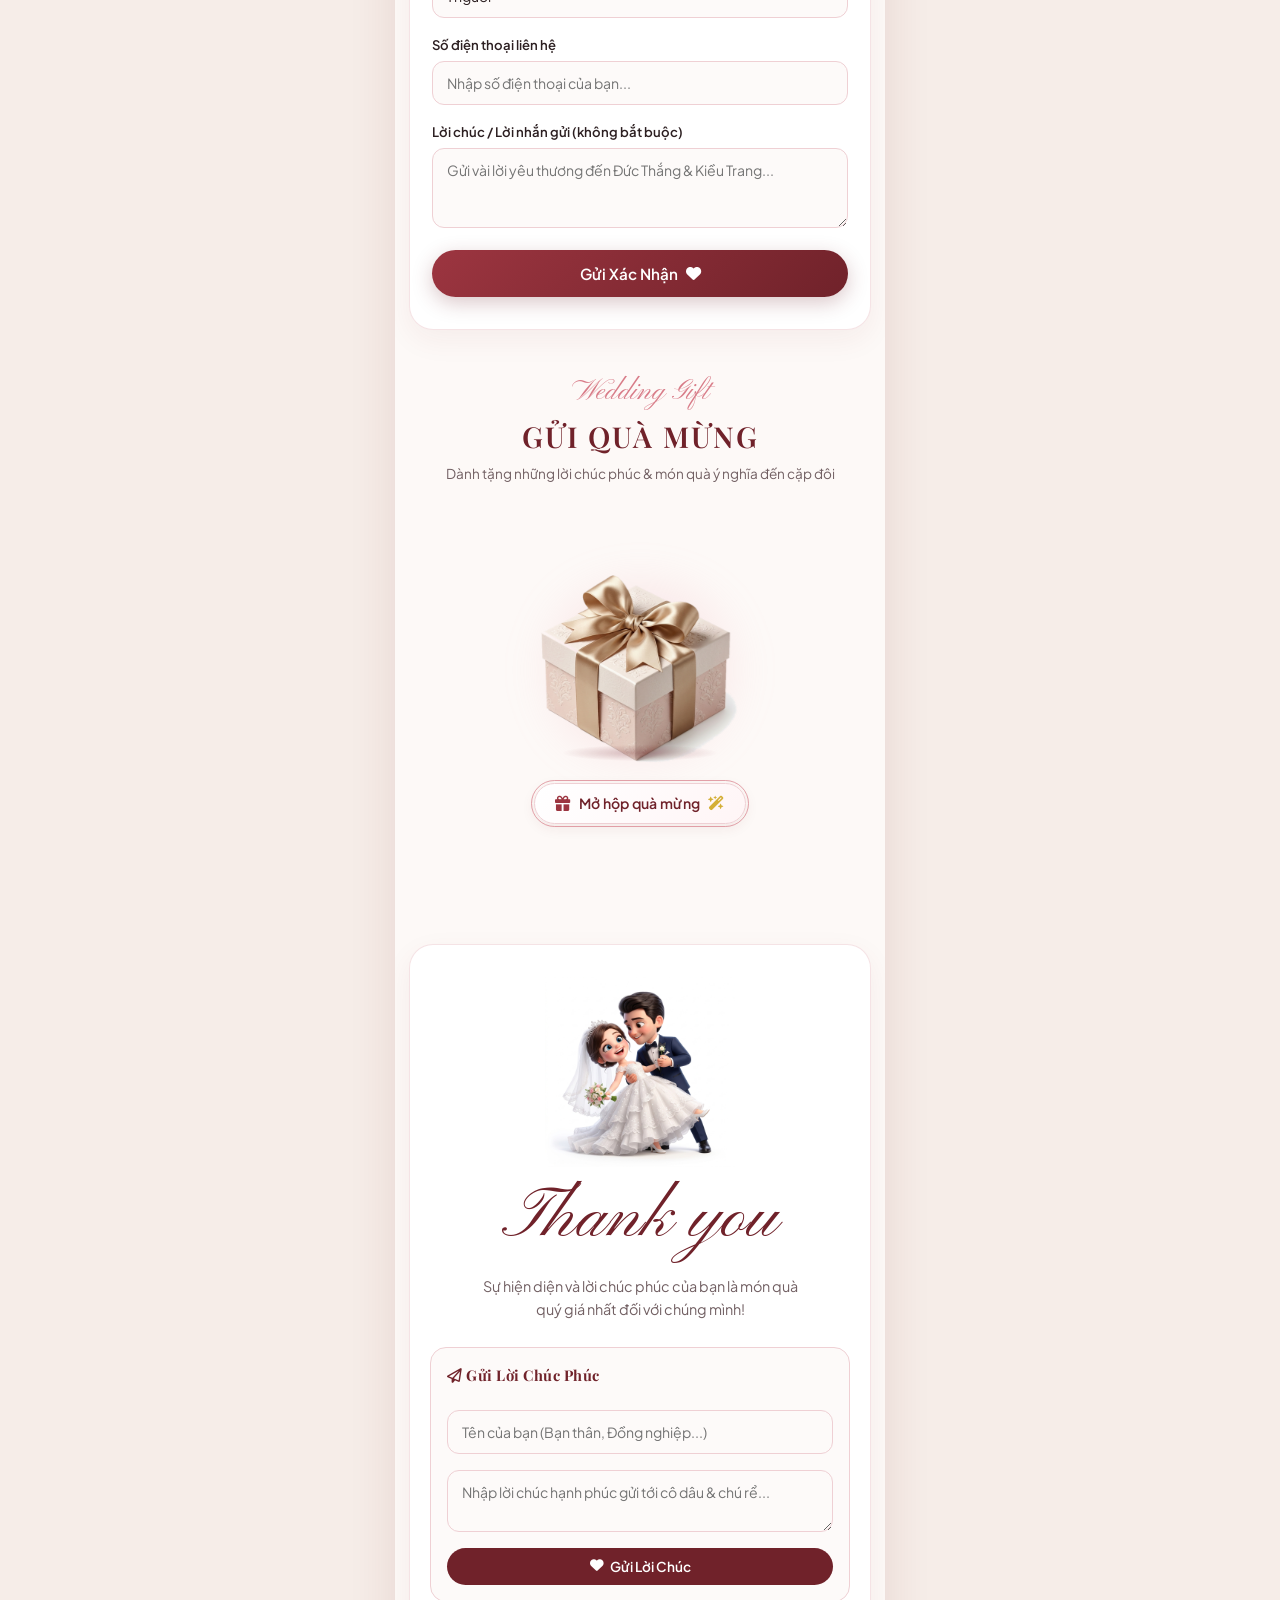
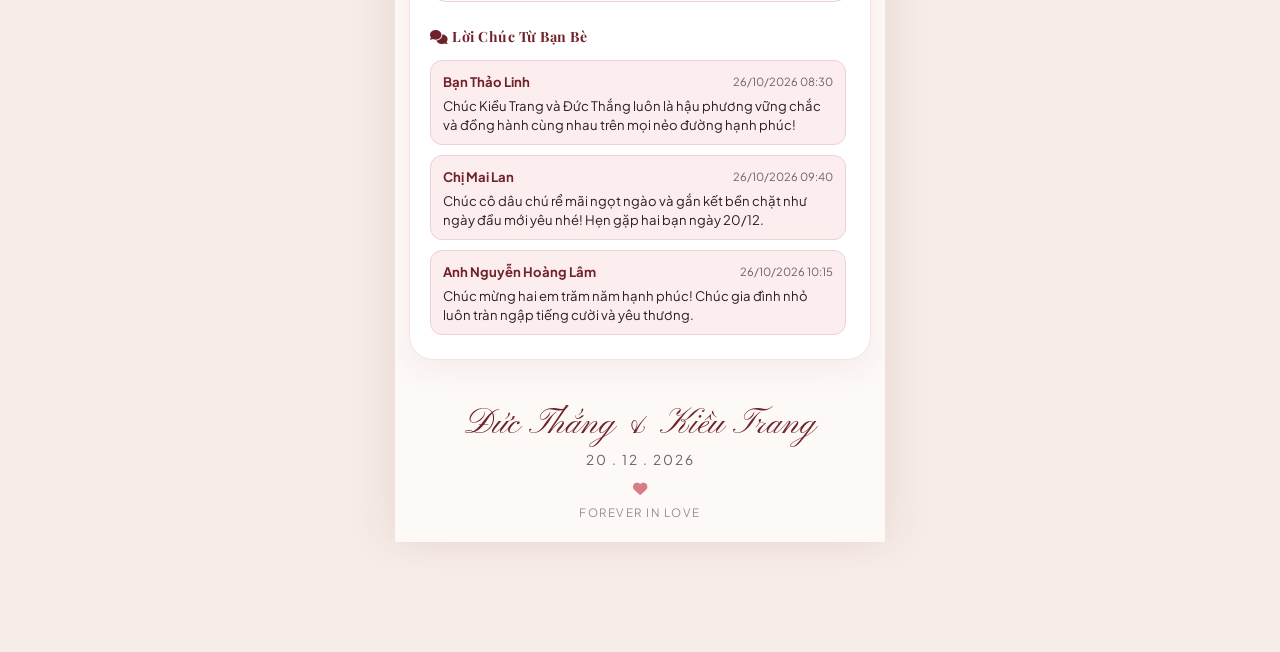
==== commit 6da043f4: "fix(mobile): fix anh bi lo day thiep, xu ly triet de bong mo xam PNG tren mobile va them script don " ====
--- a/index.html
+++ b/index.html
@@ -66,10 +66,12 @@
           <!-- Mặt sau phong bì -->
           <div class="envelope-inner-back"></div>
 
-          <!-- Tấm ảnh cưới trượt lên từ phong bì (Ảnh TTT09222) -->
-          <div class="envelope-photo-card" id="envelope-photo-card">
-            <div class="photo-img-wrapper">
-              <img src="assets/images/TTT09222_web.jpg" alt="Ảnh cưới Đức Thắng & Kiều Trang" class="photo-couple-img">
+          <!-- Khung chặn đáy phong bì & cho phép ảnh trượt lên trên -->
+          <div class="envelope-photo-slot">
+            <div class="envelope-photo-card" id="envelope-photo-card">
+              <div class="photo-img-wrapper">
+                <img src="assets/images/TTT09222_web.jpg" alt="Ảnh cưới Đức Thắng & Kiều Trang" class="photo-couple-img">
+              </div>
             </div>
           </div>
 
--- a/style.css
+++ b/style.css
@@ -111,6 +111,8 @@
   max-width: 100%;
   height: auto;
   display: block;
+  background-color: transparent !important;
+  -webkit-tap-highlight-color: transparent;
 }
 
 .text-center { text-align: center; }
@@ -357,13 +359,16 @@
   height: 78px;
   object-fit: contain;
   display: inline-block;
-  filter: drop-shadow(0 4px 14px rgba(167, 34, 40, 0.28));
+  -webkit-backface-visibility: hidden;
+  backface-visibility: hidden;
+  transform: translateZ(0);
+  filter: drop-shadow(0 3px 8px rgba(167, 34, 40, 0.22));
   animation: emblemGentleFloat 3.8s ease-in-out infinite alternate;
 }
 
 @keyframes emblemGentleFloat {
-  0% { transform: translateY(0); filter: drop-shadow(0 4px 10px rgba(167, 34, 40, 0.22)); }
-  100% { transform: translateY(-3px); filter: drop-shadow(0 7px 16px rgba(167, 34, 40, 0.32)); }
+  0% { transform: translateY(0); }
+  100% { transform: translateY(-4px); }
 }
 
 .envelope-stage {
@@ -437,7 +442,9 @@
   width: 100%;
   height: auto;
   display: block;
-  filter: drop-shadow(0 4px 14px rgba(0, 0, 0, 0.14));
+  -webkit-backface-visibility: hidden;
+  backface-visibility: hidden;
+  transform: translateZ(0);
 }
 
 .flower-top-left {
@@ -477,12 +484,31 @@
   z-index: 1;
 }
 
+.envelope-photo-slot {
+  position: absolute;
+  top: 0;
+  left: 0;
+  width: 100%;
+  height: 100%;
+  pointer-events: none;
+  z-index: 4;
+  /* Chặn 100% không cho ảnh lọt ra đáy phong bì, cho phép ảnh trượt tự do lên trên (-400px) */
+  clip-path: inset(-400px 0 0 0 round 0 0 6px 6px);
+  -webkit-clip-path: inset(-400px 0 0 0 round 0 0 6px 6px);
+  overflow: visible;
+}
+
+.envelope-stage.opening .envelope-photo-slot {
+  z-index: 8;
+  pointer-events: auto;
+}
+
 .envelope-photo-card {
   position: absolute;
   top: 15px;
   left: 18px;
   right: 18px;
-  height: 205px;
+  height: 195px;
   z-index: 4;
   display: flex;
   flex-direction: column;
@@ -503,6 +529,9 @@
     0 4px 12px rgba(0, 0, 0, 0.18),
     0 0 0 1px rgba(255, 255, 255, 0.7);
   border: none;
+  -webkit-backface-visibility: hidden;
+  backface-visibility: hidden;
+  transform: translate3d(0, 0, 0);
 }
 
 .photo-img-wrapper {
@@ -528,7 +557,7 @@
   pointer-events: auto;
   opacity: 1;
   visibility: visible;
-  overflow: visible;
+  overflow: hidden;
 }
 
 .envelope-stage.opened-float .envelope-photo-card {
@@ -711,9 +740,18 @@
   .envelope-cover-overlay.envelope-opened .envelope-ground-shadow {
     transform: translateY(32px) scale(1.1, 1.05);
   }
-  .envelope-stage.opening .envelope-photo-card { transform: translateY(-82px); }
+  .envelope-photo-card {
+    top: 14px !important;
+    left: 14px !important;
+    right: 14px !important;
+    height: 165px !important;
+  }
+  .envelope-stage.opening .envelope-photo-card {
+    transform: translateY(-82px) !important;
+    overflow: hidden !important;
+  }
   .envelope-stage.opened-float .envelope-photo-card {
-    animation: photoGentleBobMobile 3.2s ease-in-out infinite alternate;
+    animation: photoGentleBobMobile 3.2s ease-in-out infinite alternate !important;
   }
   .flower-top-left { top: -34px; left: -28px; width: 175px; }
   .envelope-wax-seal { width: 54px; height: 54px; }
@@ -1874,8 +1912,11 @@
   width: 100%;
   height: auto;
   display: block;
+  -webkit-backface-visibility: hidden;
+  backface-visibility: hidden;
+  transform: translateZ(0);
   /* Đổ bóng sticker sang trọng tạo chiều sâu 3D trên nền và ảnh nền */
-  filter: drop-shadow(0 14px 28px rgba(0, 0, 0, 0.2)) drop-shadow(0 2px 8px rgba(112, 34, 42, 0.14));
+  filter: drop-shadow(0 6px 14px rgba(0, 0, 0, 0.16));
   cursor: pointer;
 }
 
@@ -2696,7 +2737,9 @@
   height: 100%;
   object-fit: contain;
   display: block;
-  filter: drop-shadow(0 12px 20px rgba(112, 34, 42, 0.18));
+  -webkit-backface-visibility: hidden;
+  backface-visibility: hidden;
+  transform: translateZ(0);
   transition: transform 0.35s cubic-bezier(0.16, 1, 0.3, 1);
 }
 
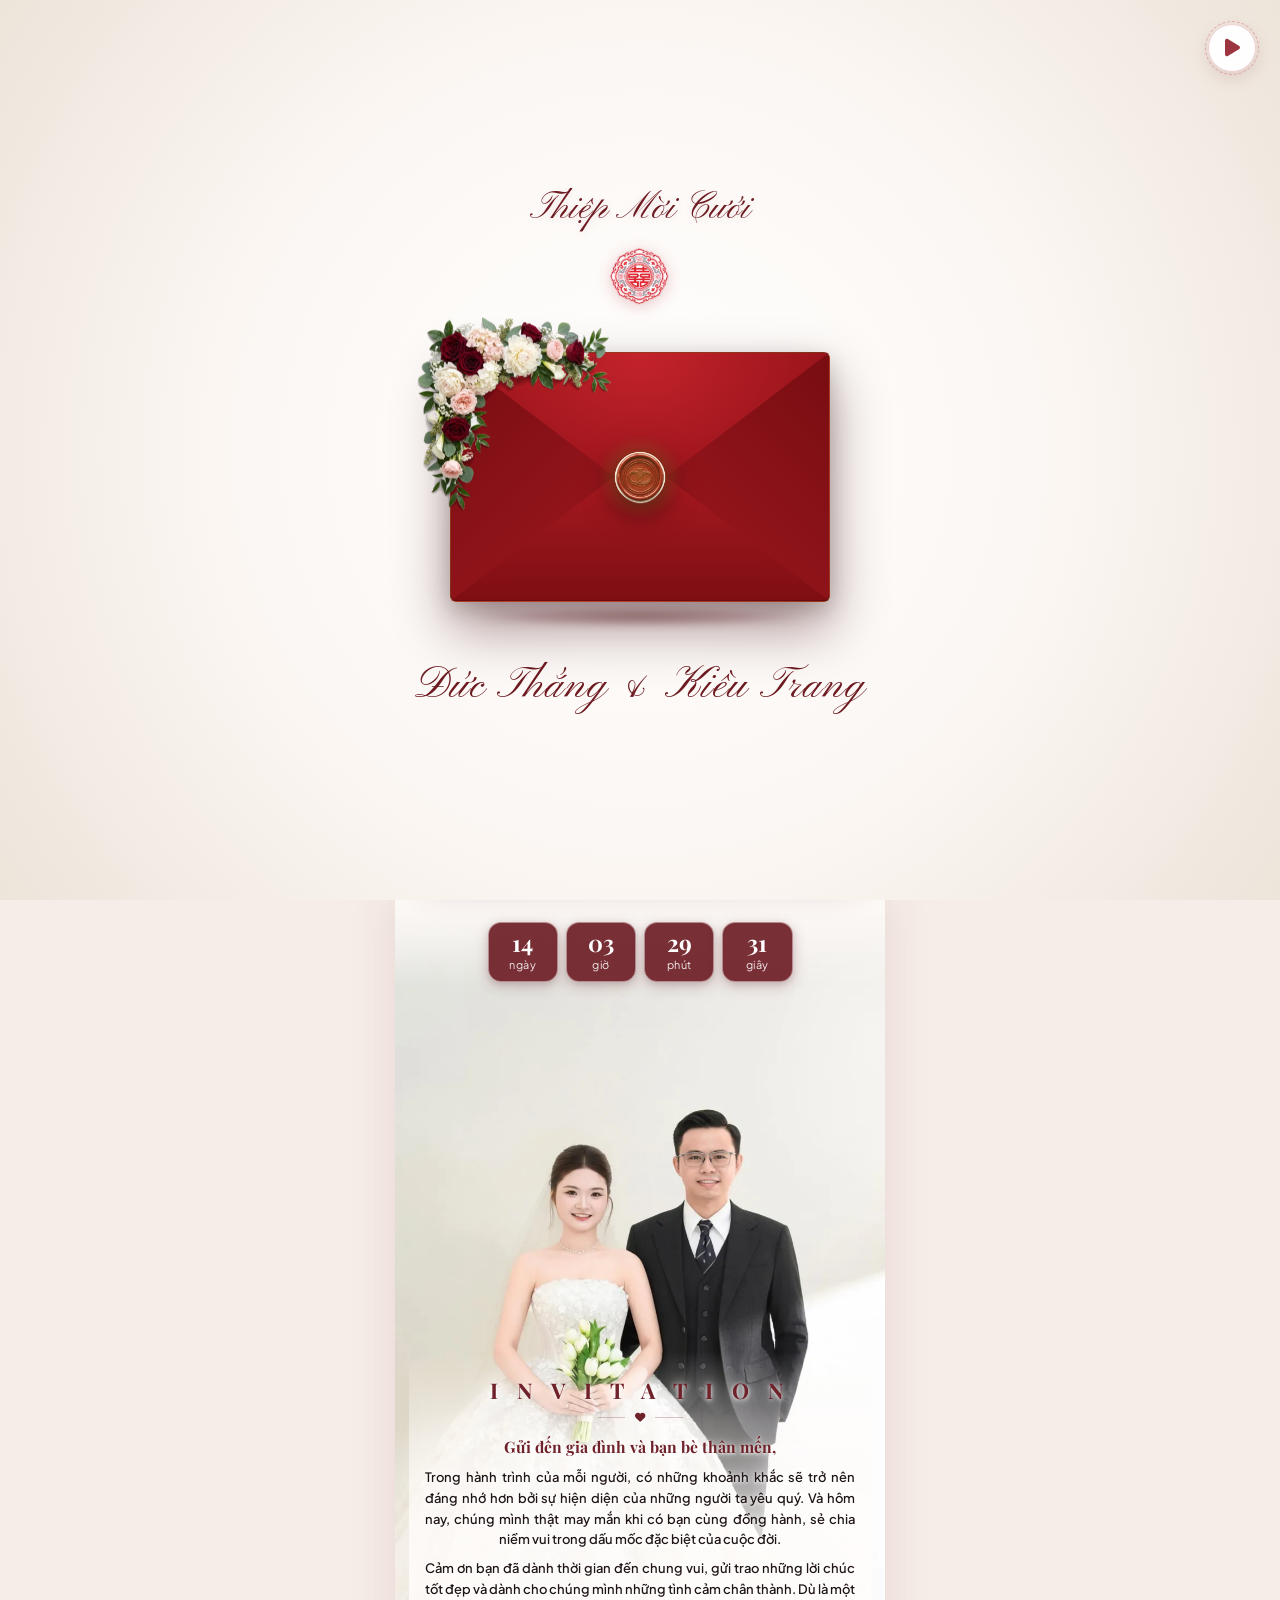
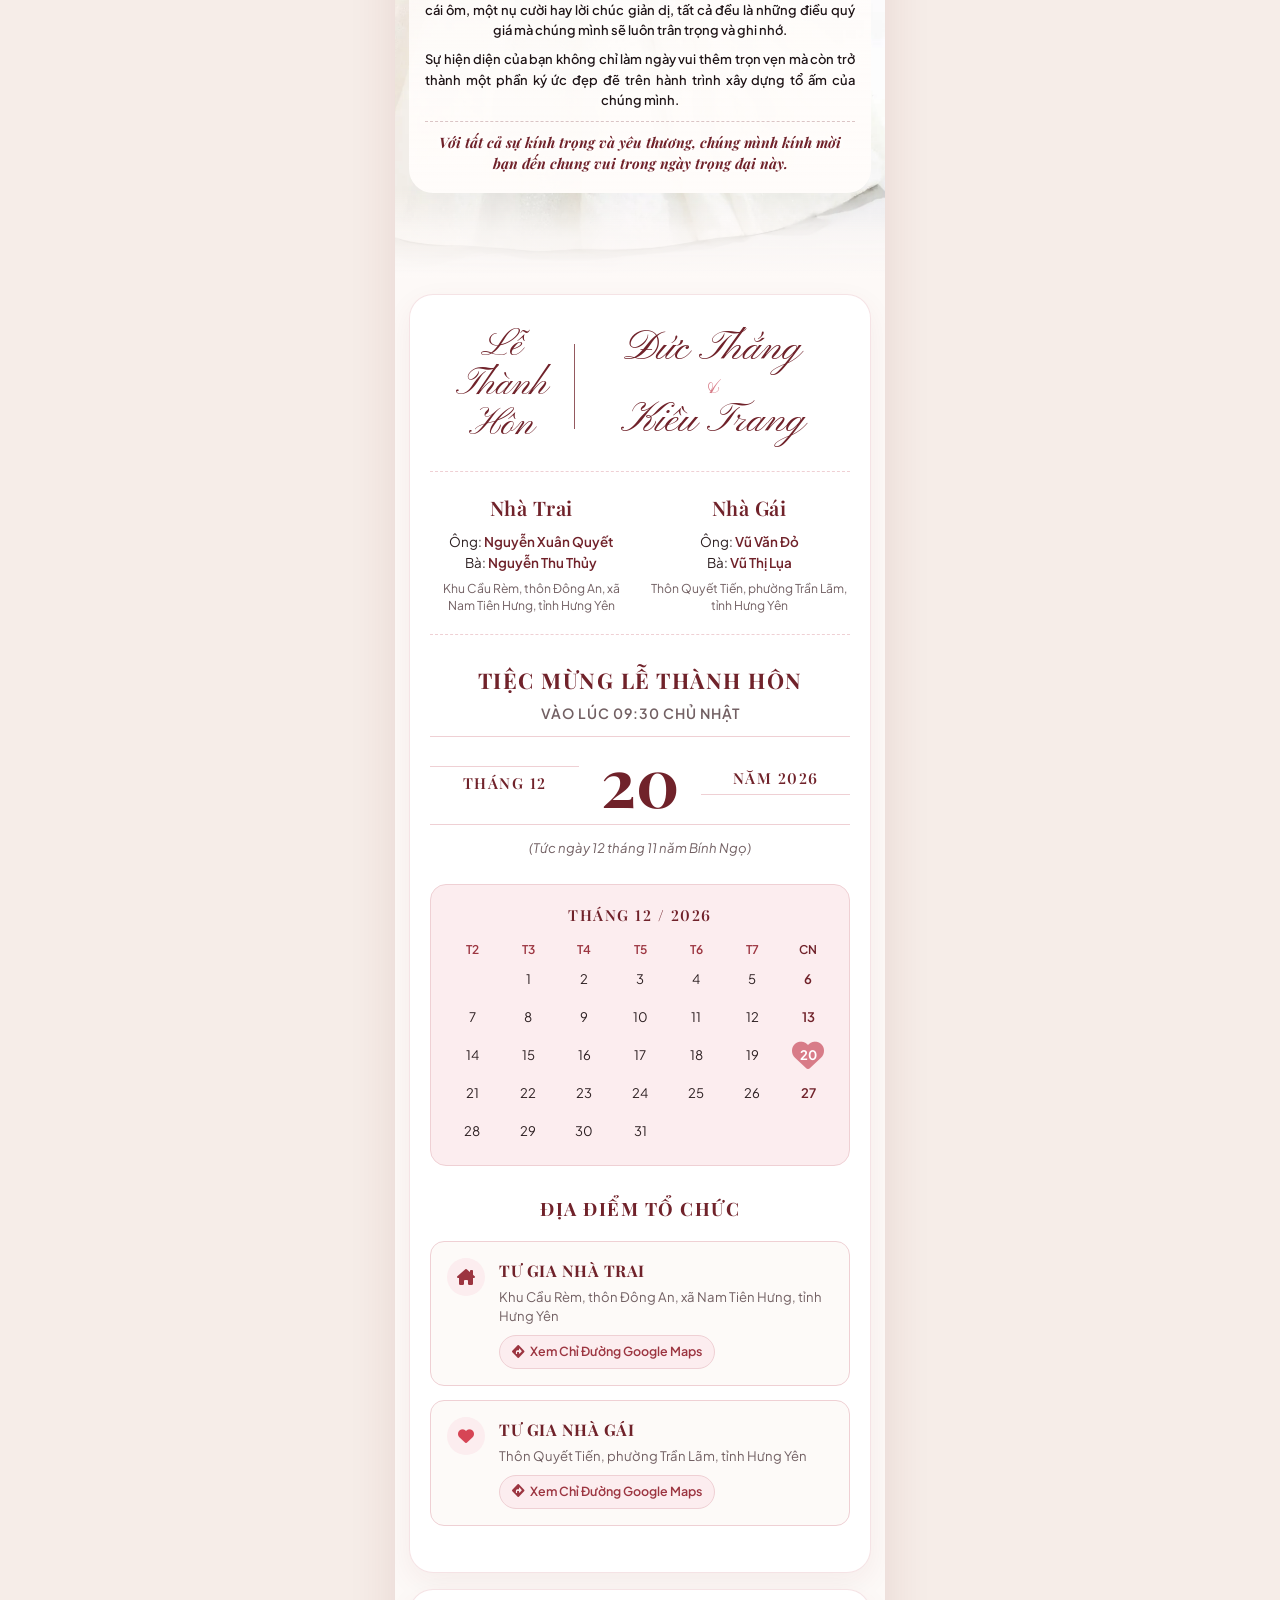
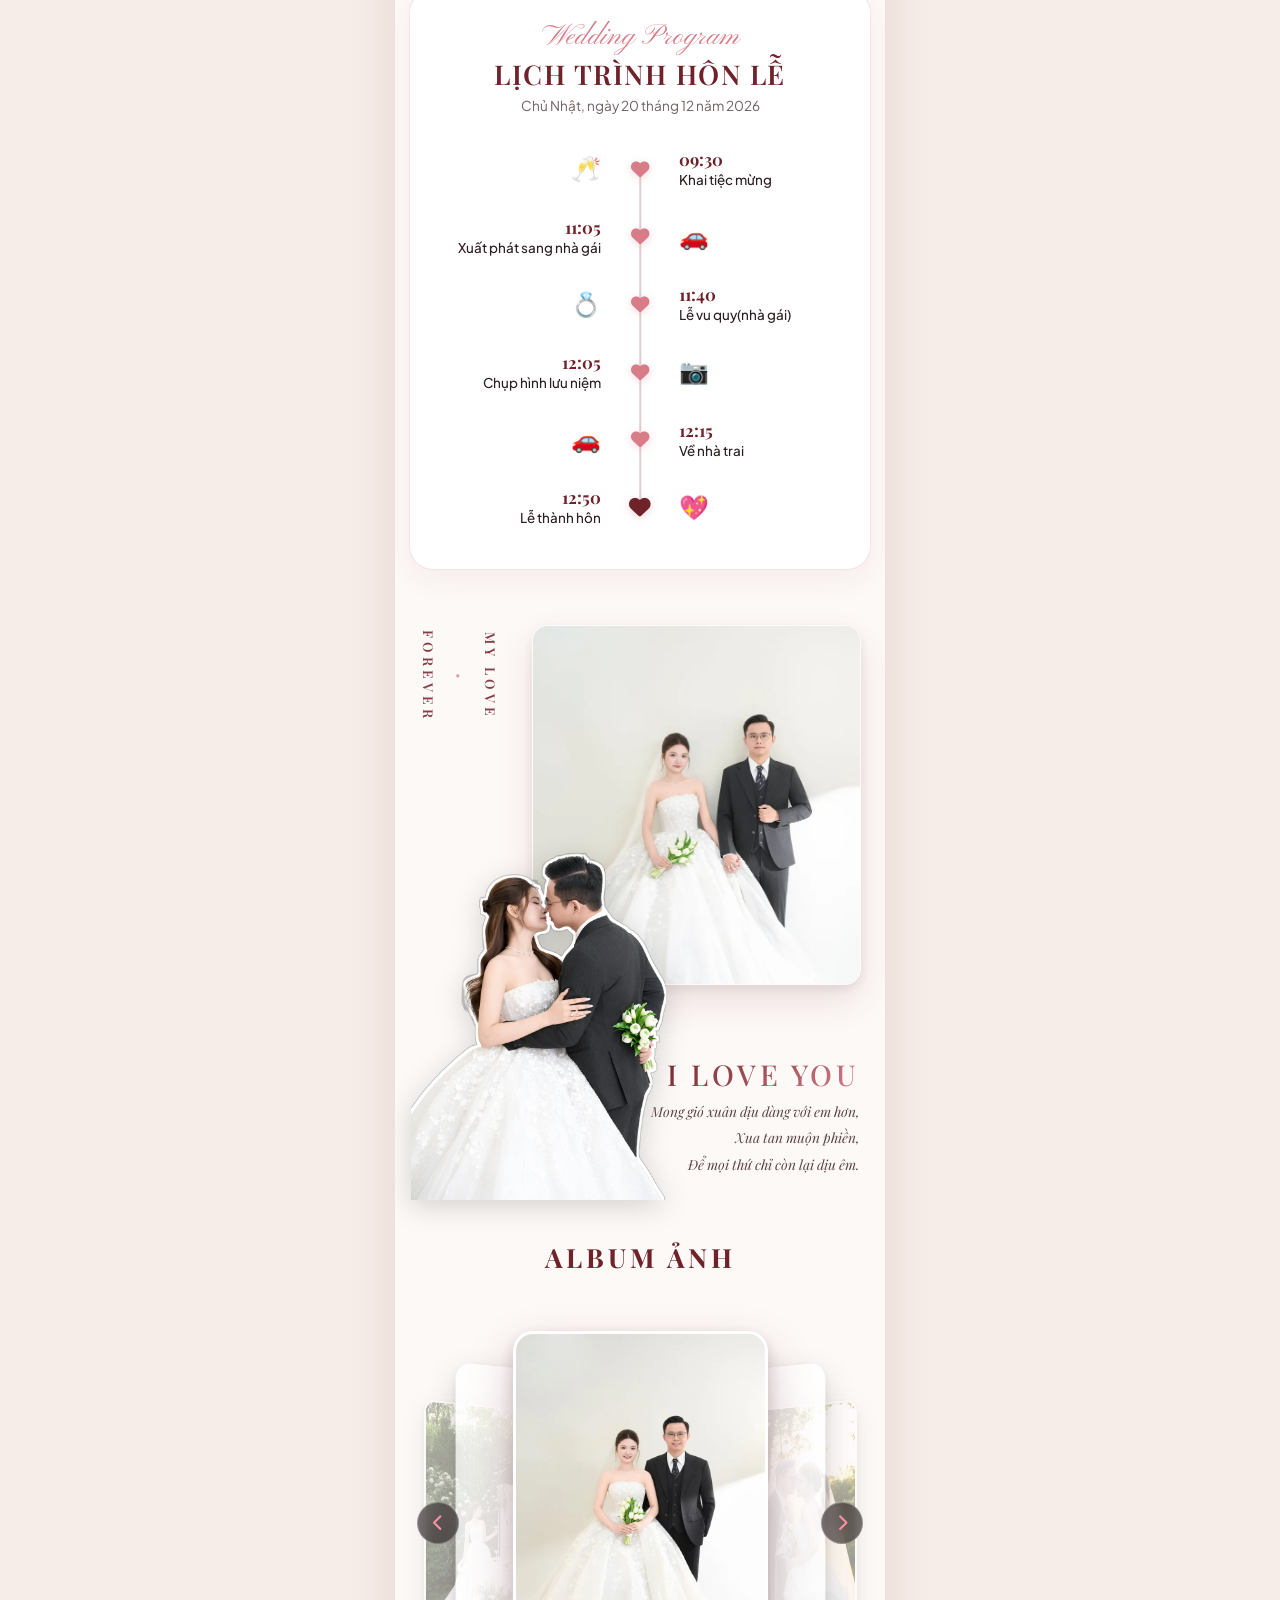
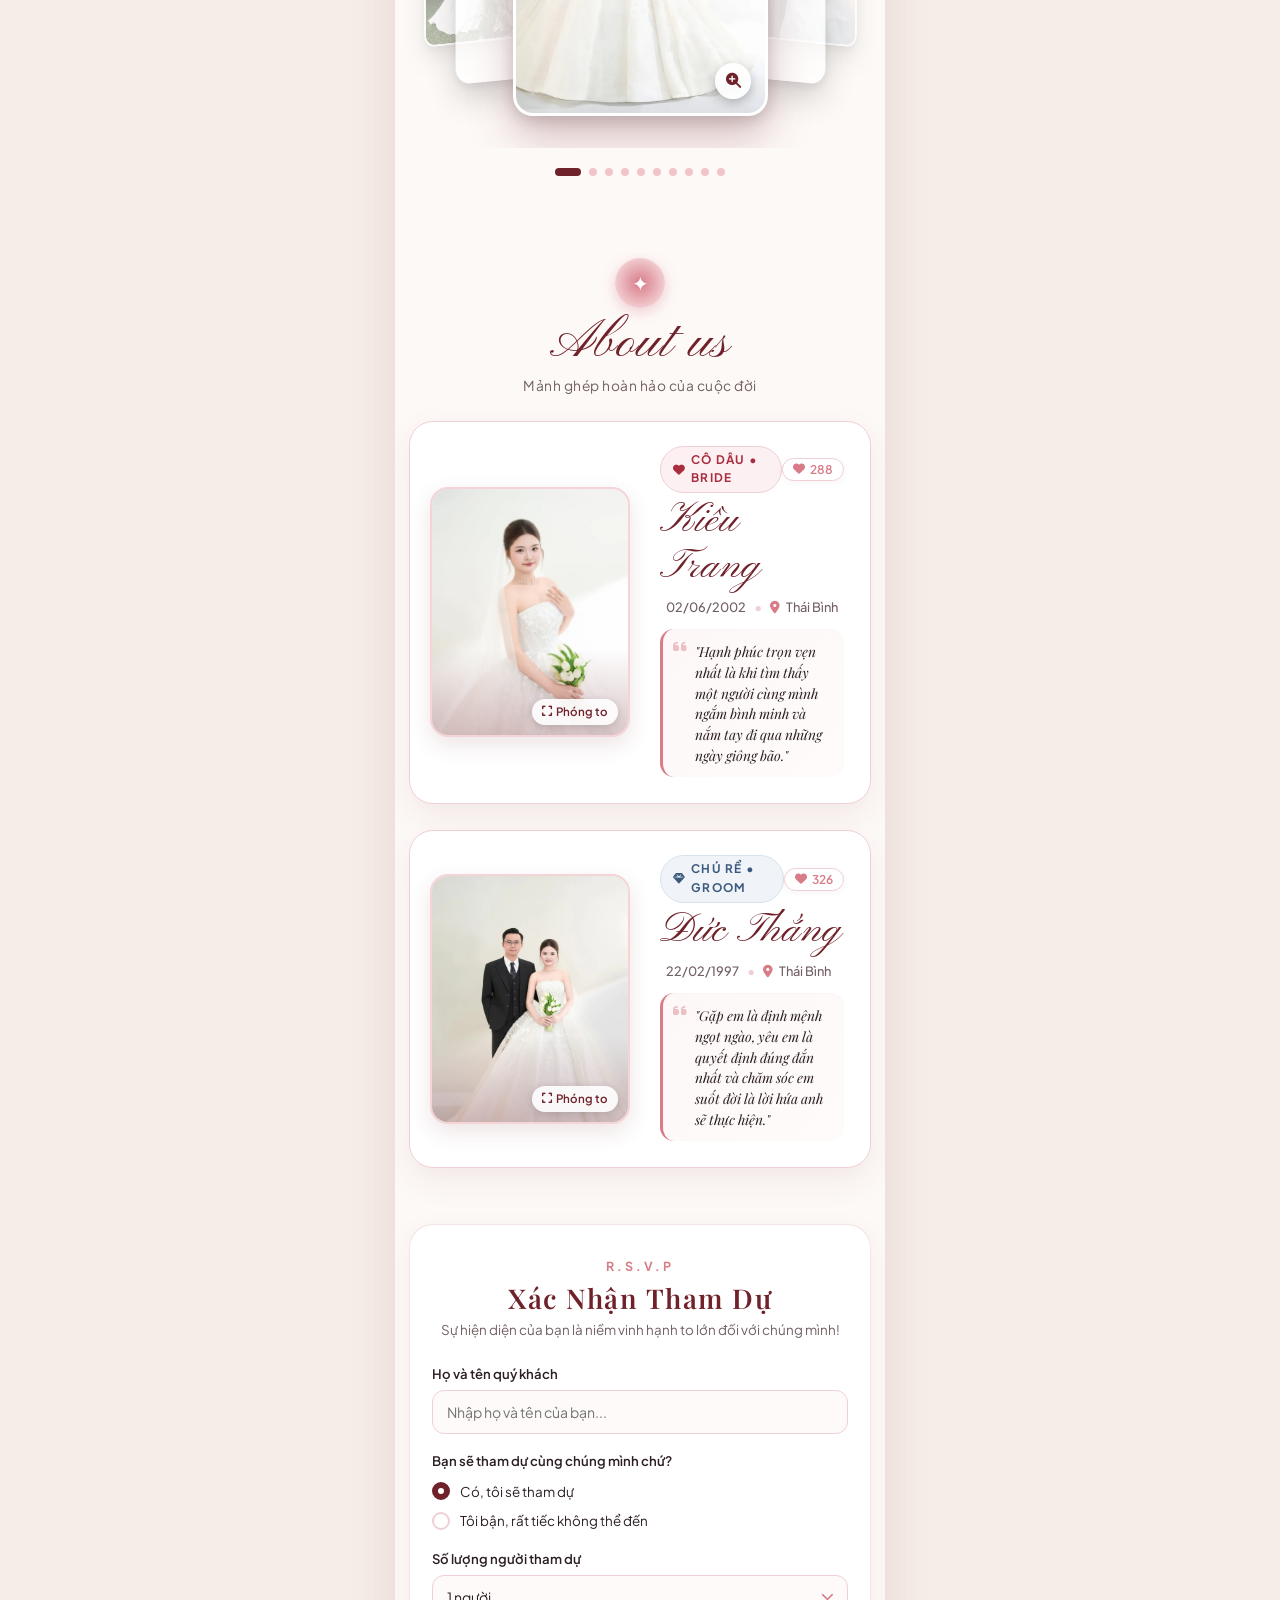
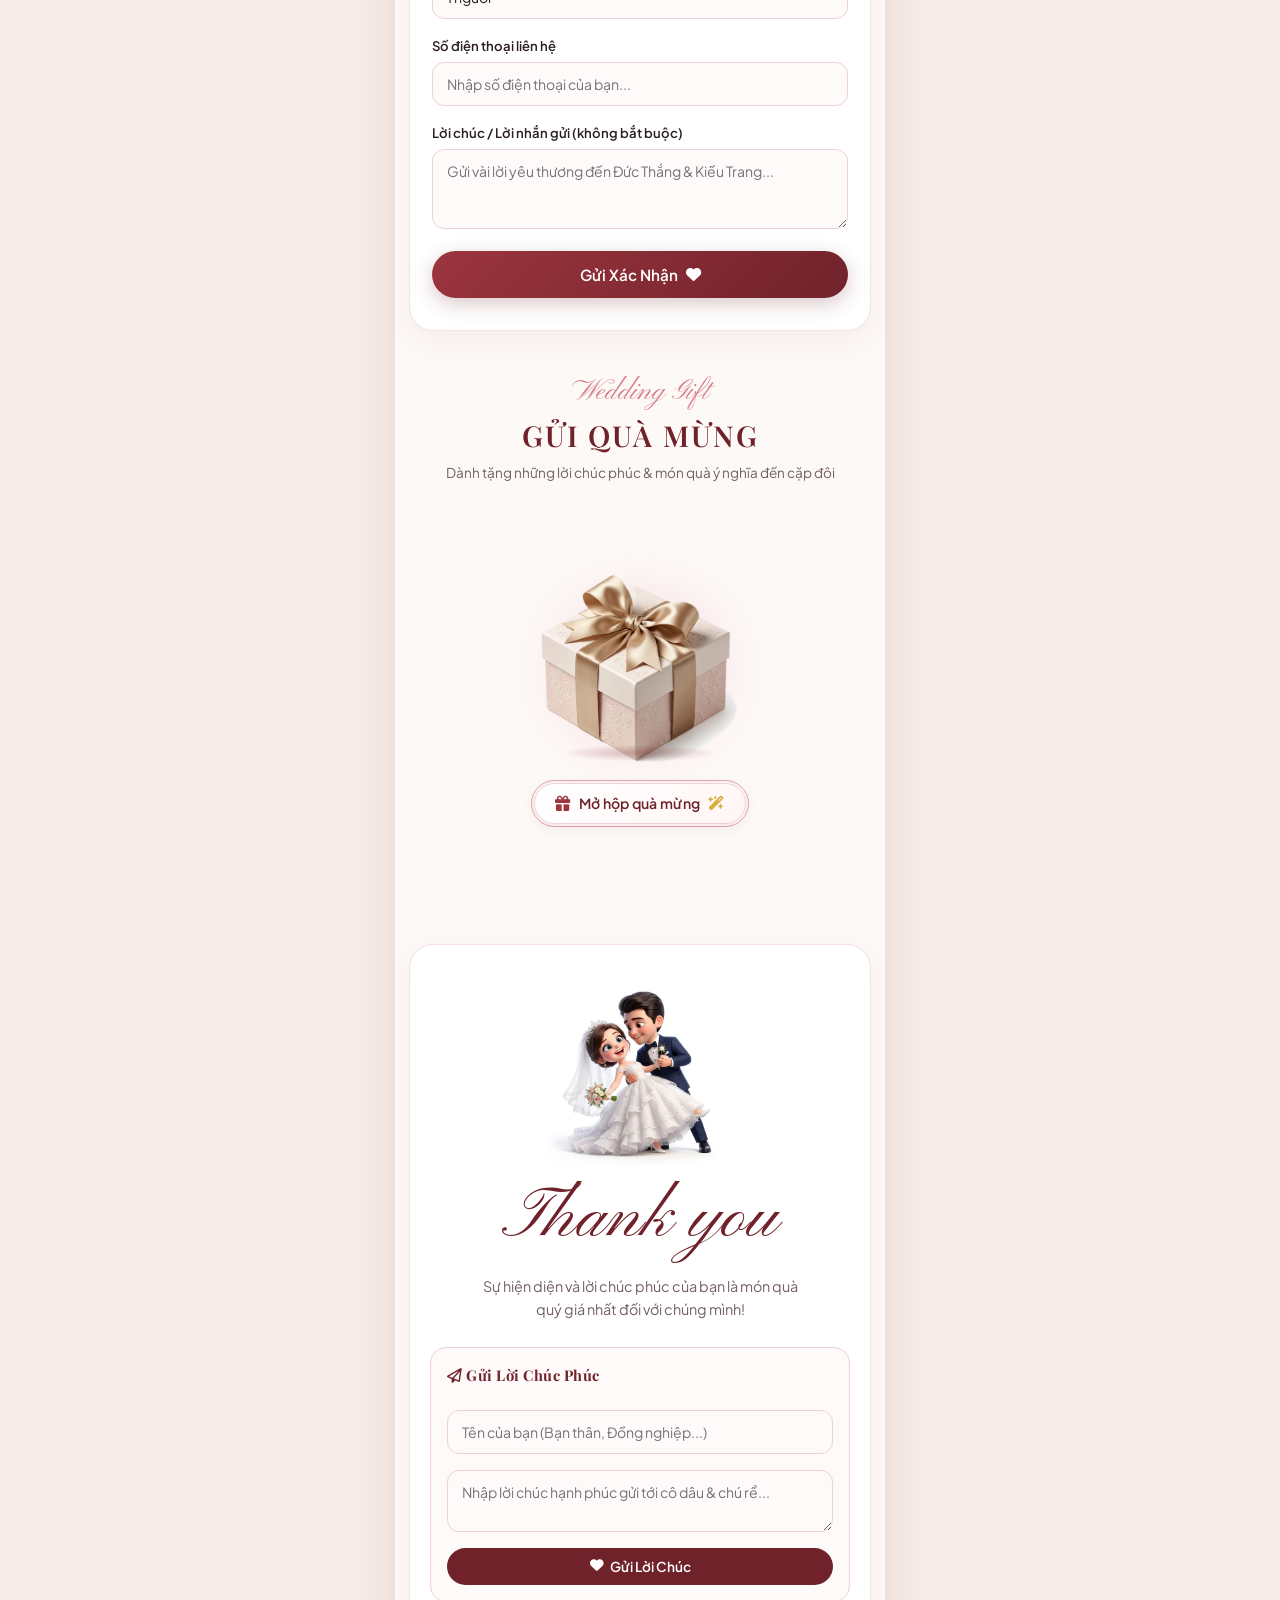
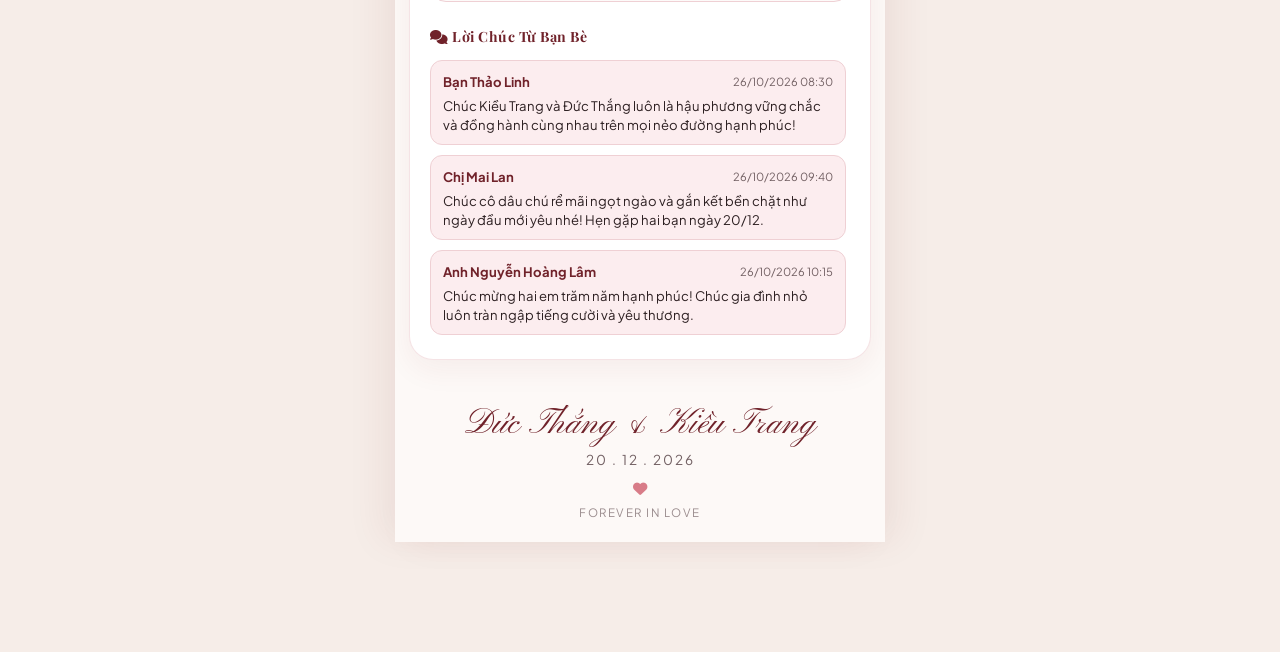
==== commit 527a0768: "perf(mobile): toi uu toc do tai thiep, man phong bi hien trong 1.5s tren 4G cham - Anh WebP + fallba" ====
--- a/index.html
+++ b/index.html
@@ -2,6 +2,7 @@
 <html lang="vi">
 <head>
   <meta charset="UTF-8">
+  <meta name="theme-color" content="#fbf6f2">
   <meta name="viewport" content="width=device-width, initial-scale=1.0, maximum-scale=5.0">
   <title>Thiệp Mời Cưới - Đức Thắng & Kiều Trang | 20.12.2026</title>
   
@@ -11,23 +12,33 @@
   <meta property="og:description" content="Trân trọng kính mời bạn đến dự tiệc mừng lễ thành hôn của Đức Thắng & Kiều Trang!">
   <meta property="og:image" content="assets/images/TTT09584_web.jpg">
   
-  <!-- Google Fonts: Playfair Display, Pinyon Script, Plus Jakarta Sans, Cormorant Garamond -->
+  <!-- Favicon (tránh request 404 /favicon.ico) -->
+  <link rel="icon" href="data:image/svg+xml,%3Csvg xmlns=%22http://www.w3.org/2000/svg%22 viewBox=%220 0 100 100%22%3E%3Ctext y=%22.9em%22 font-size=%2290%22%3E%E2%9D%A4%EF%B8%8F%3C/text%3E%3C/svg%3E">
+
+  <!-- Tải trước tài nguyên màn phong bì (font thư pháp tự host) -->
+  <link rel="preload" href="assets/fonts/pinyon-script-latin.woff2" as="font" type="font/woff2" crossorigin>
+  <link rel="preload" href="assets/fonts/pinyon-script-latin-ext.woff2" as="font" type="font/woff2" crossorigin>
+  <link rel="preload" href="assets/fonts/pinyon-script-vietnamese.woff2" as="font" type="font/woff2" crossorigin>
+
+  <!-- Google Fonts: Playfair Display, Plus Jakarta Sans, Cormorant Garamond (Pinyon Script tự host trong style.css) -->
   <link rel="preconnect" href="https://fonts.googleapis.com">
   <link rel="preconnect" href="https://fonts.gstatic.com" crossorigin>
-  <link href="https://fonts.googleapis.com/css2?family=Cormorant+Garamond:ital,wght@0,400;0,600;0,700;1,400&family=Pinyon+Script&family=Playfair+Display:ital,wght@0,400;0,600;0,700;1,400&family=Plus+Jakarta+Sans:wght@300;400;500;600;700&display=swap" rel="stylesheet">
+  <link rel="preconnect" href="https://cdnjs.cloudflare.com" crossorigin>
+  <link href="https://fonts.googleapis.com/css2?family=Cormorant+Garamond:ital,wght@0,400;0,600;0,700;1,400&family=Playfair+Display:ital,wght@0,400;0,600;0,700;1,400&family=Plus+Jakarta+Sans:wght@300;400;500;600;700&display=swap" rel="stylesheet">
   
   <!-- FontAwesome Icons -->
-  <link rel="stylesheet" href="https://cdnjs.cloudflare.com/ajax/libs/font-awesome/6.4.0/css/all.min.css">
+  <link rel="preload" href="https://cdnjs.cloudflare.com/ajax/libs/font-awesome/6.4.0/css/all.min.css" as="style" onload="this.onload=null;this.rel='stylesheet'">
+  <noscript><link rel="stylesheet" href="https://cdnjs.cloudflare.com/ajax/libs/font-awesome/6.4.0/css/all.min.css"></noscript>
   
   <!-- CSS Stylesheet -->
-  <link rel="stylesheet" href="style.css">
+  <link rel="stylesheet" href="style.css?v=20261119">
 </head>
-<body>
+<body class="envelope-locked">
 
   <!-- ==========================================
        BACKGROUND MUSIC (Bật/Tắt Nhạc Nền: Beautiful in White)
        ========================================== -->
-  <audio id="bg-music" loop preload="auto">
+  <audio id="bg-music" loop preload="none">
     <source src="assets/music/beautiful-in-white.mp3" type="audio/mpeg">
     <source src="https://archive.org/download/westlifebeautifulinwhite_201911/Westlife%20-%20Beautiful%20in%20White.mp3" type="audio/mpeg">
     Trình duyệt của bạn không hỗ trợ phát nhạc nền.
@@ -40,7 +51,7 @@
   <!-- ==========================================
        1. ENVELOPE COVER (MÀN HÌNH BẮT ĐẦU - PHONG BÌ THƯ ĐỎ GIỮ NGUYÊN HOÀN TOÀN)
        ========================================== -->
-  <div id="envelope-cover" class="envelope-cover-overlay">
+  <div id="envelope-cover" class="envelope-cover-overlay is-preparing">
     <div class="envelope-screen-wrapper">
       
       <!-- Tiêu đề trên cùng: Thiệp Mời Cưới -->
@@ -50,7 +61,7 @@
 
       <!-- Biểu tượng Song Hỷ (囍) v2 -->
       <div class="envelope-wedding-emblem" id="envelope-wedding-emblem">
-        <img src="assets/images/Song_hy_v2.png" alt="Biểu tượng Song Hỷ" class="song-hy-icon">
+        <picture><source srcset="assets/opt/Song_hy_v2.webp" type="image/webp"><img src="assets/opt/Song_hy_v2.png" alt="Biểu tượng Song Hỷ" class="song-hy-icon" fetchpriority="high" data-critical></picture>
       </div>
 
       <!-- Khung phong bì 3D tương tác -->
@@ -60,7 +71,7 @@
         <div class="envelope-body">
           <!-- Cụm hoa góc trên bên trái -->
           <div class="envelope-flower flower-top-left">
-            <img src="assets/images/flower_top_left.png" alt="Hoa cưới trang trí góc trên bên trái">
+            <picture><source srcset="assets/opt/flower_top_left.webp" type="image/webp"><img src="assets/opt/flower_top_left.png" alt="Hoa cưới trang trí góc trên bên trái" fetchpriority="high" data-critical></picture>
           </div>
 
           <!-- Mặt sau phong bì -->
@@ -70,7 +81,7 @@
           <div class="envelope-photo-slot">
             <div class="envelope-photo-card" id="envelope-photo-card">
               <div class="photo-img-wrapper">
-                <img src="assets/images/TTT09222_web.jpg" alt="Ảnh cưới Đức Thắng & Kiều Trang" class="photo-couple-img">
+                <picture><source srcset="assets/opt/TTT09222_web.webp" type="image/webp"><img src="assets/opt/TTT09222_web.jpg" alt="Ảnh cưới Đức Thắng & Kiều Trang" class="photo-couple-img" decoding="async"></picture>
               </div>
             </div>
           </div>
@@ -89,7 +100,7 @@
 
           <!-- Con dấu sáp ở chính giữa phong bì -->
           <div class="envelope-wax-seal" id="envelope-wax-seal">
-            <img src="assets/images/wax_seal.png" alt="Con dấu sáp đỏ niêm phong thiệp cưới">
+            <picture><source srcset="assets/opt/wax_seal.webp" type="image/webp"><img src="assets/opt/wax_seal.png" alt="Con dấu sáp đỏ niêm phong thiệp cưới" fetchpriority="high" data-critical></picture>
             <div class="seal-glow"></div>
           </div>
         </div>
@@ -104,6 +115,11 @@
         <div class="envelope-couple-names">Đức Thắng &amp; Kiều Trang</div>
       </div>
 
+    </div>
+
+    <!-- Hiệu ứng chờ nhẹ nhàng khi mạng chậm (chỉ hiện nếu ảnh phong bì chưa tải xong) -->
+    <div class="envelope-loader" aria-hidden="true">
+      <span class="envelope-loader-heart">&#10084;</span>
     </div>
 
     <!-- Container chứa hiệu ứng trái tim đỏ bay lên -->
@@ -115,7 +131,7 @@
        ========================================== -->
   <div class="cl-hero-wrapper">
     <header id="hero">
-      <div class="hero-bg" style="background-image: url('assets/images/TTT09584_web.jpg');"></div>
+      <div class="hero-bg"><picture><source srcset="assets/opt/TTT09584_web.webp" type="image/webp"><img src="assets/opt/TTT09584_web.jpg" alt="" class="hero-bg-img" fetchpriority="low" decoding="async"></picture></div>
       <div class="hero-overlay"></div>
       
       <div class="hero-content">
@@ -150,7 +166,7 @@
         
         <!-- Ảnh nền váy cưới & hoa ngọt ngào -->
         <div class="cl-invitation-cover">
-          <img src="assets/images/TTT08627_web.jpg" alt="Thư mời cưới Đức Thắng Kiều Trang" class="cl-invitation-bg-img" loading="eager" decoding="async">
+          <picture><source srcset="assets/opt/TTT08627_web.webp" type="image/webp"><img src="assets/opt/TTT08627_web.jpg" alt="Thư mời cưới Đức Thắng Kiều Trang" class="cl-invitation-bg-img" fetchpriority="low" decoding="async"></picture>
 
           <!-- Lớp phủ chứa 4 ô Countdown và Card thư mời -->
           <div class="cl-invitation-content-overlay">
@@ -436,12 +452,12 @@
 
           <!-- Khung ảnh chính góc trên bên phải (Upper-right framed photo) -->
           <div class="cl-editorial-main-frame reveal-scale delay-1">
-            <img src="assets/images/TTT08789_web.jpg" alt="Ảnh cưới Đức Thắng & Kiều Trang" class="gallery-trigger" data-img-src="assets/images/TTT08789_web.jpg">
+            <picture><source srcset="assets/opt/TTT08789_web_thumb.webp" type="image/webp"><img src="assets/opt/TTT08789_web_thumb.jpg" alt="Ảnh cưới Đức Thắng & Kiều Trang" class="gallery-trigger" data-img-src="assets/opt/TTT08789_web.jpg" loading="lazy" decoding="async"></picture>
           </div>
 
           <!-- Chủ thể cặp đôi bóc tách từ ảnh 9027 với viền sticker trắng ở góc dưới bên trái -->
           <div class="cl-editorial-cutout reveal-up delay-2">
-            <img src="assets/images/TTT09027_v2.png" alt="Đức Thắng & Kiều Trang" class="gallery-trigger" data-img-src="assets/images/TTT09027_web.jpg">
+            <picture><source srcset="assets/opt/TTT09027_v2.webp" type="image/webp"><img src="assets/opt/TTT09027_v2.png" alt="Đức Thắng & Kiều Trang" class="gallery-trigger" data-img-src="assets/opt/TTT09027_web.jpg" loading="lazy" decoding="async"></picture>
           </div>
 
           <!-- Cụm Typography I LOVE YOU và Lời thơ ở góc dưới bên phải -->
@@ -467,70 +483,70 @@
               
               <div class="cl-coverflow-slide" data-index="0">
                 <div class="cl-slide-card">
-                  <img src="assets/images/TTT08627_web.jpg" alt="Ảnh cưới Đức Thắng & Kiều Trang 1" class="gallery-trigger" data-img-index="0">
+                  <picture><source srcset="assets/opt/TTT08627_web_thumb.webp" type="image/webp"><img src="assets/opt/TTT08627_web_thumb.jpg" alt="Ảnh cưới Đức Thắng & Kiều Trang 1" class="gallery-trigger" data-img-index="0" loading="lazy" decoding="async" data-full="assets/opt/TTT08627_web.jpg"></picture>
                   <div class="cl-slide-zoom-hint"><i class="fa-solid fa-magnifying-glass-plus"></i></div>
                 </div>
               </div>
 
               <div class="cl-coverflow-slide" data-index="1">
                 <div class="cl-slide-card">
-                  <img src="assets/images/TTT08982_web.jpg" alt="Ảnh cưới Đức Thắng & Kiều Trang 2" class="gallery-trigger" data-img-index="1">
+                  <picture><source srcset="assets/opt/TTT08982_web_thumb.webp" type="image/webp"><img src="assets/opt/TTT08982_web_thumb.jpg" alt="Ảnh cưới Đức Thắng & Kiều Trang 2" class="gallery-trigger" data-img-index="1" loading="lazy" decoding="async" data-full="assets/opt/TTT08982_web.jpg"></picture>
                   <div class="cl-slide-zoom-hint"><i class="fa-solid fa-magnifying-glass-plus"></i></div>
                 </div>
               </div>
 
               <div class="cl-coverflow-slide" data-index="2">
                 <div class="cl-slide-card">
-                  <img src="assets/images/TTT09584_web.jpg" alt="Ảnh cưới Đức Thắng & Kiều Trang 3" class="gallery-trigger" data-img-index="2">
+                  <picture><source srcset="assets/opt/TTT09584_web_thumb.webp" type="image/webp"><img src="assets/opt/TTT09584_web_thumb.jpg" alt="Ảnh cưới Đức Thắng & Kiều Trang 3" class="gallery-trigger" data-img-index="2" loading="lazy" decoding="async" data-full="assets/opt/TTT09584_web.jpg"></picture>
                   <div class="cl-slide-zoom-hint"><i class="fa-solid fa-magnifying-glass-plus"></i></div>
                 </div>
               </div>
 
               <div class="cl-coverflow-slide" data-index="3">
                 <div class="cl-slide-card">
-                  <img src="assets/images/TTT09222_web.jpg" alt="Ảnh cưới Đức Thắng & Kiều Trang 4" class="gallery-trigger" data-img-index="3">
+                  <picture><source srcset="assets/opt/TTT09222_web_thumb.webp" type="image/webp"><img src="assets/opt/TTT09222_web_thumb.jpg" alt="Ảnh cưới Đức Thắng & Kiều Trang 4" class="gallery-trigger" data-img-index="3" loading="lazy" decoding="async" data-full="assets/opt/TTT09222_web.jpg"></picture>
                   <div class="cl-slide-zoom-hint"><i class="fa-solid fa-magnifying-glass-plus"></i></div>
                 </div>
               </div>
 
               <div class="cl-coverflow-slide" data-index="4">
                 <div class="cl-slide-card">
-                  <img src="assets/images/TTT09824_web.jpg" alt="Ảnh cưới Đức Thắng & Kiều Trang 5" class="gallery-trigger" data-img-index="4">
+                  <picture><source srcset="assets/opt/TTT09824_web_thumb.webp" type="image/webp"><img src="assets/opt/TTT09824_web_thumb.jpg" alt="Ảnh cưới Đức Thắng & Kiều Trang 5" class="gallery-trigger" data-img-index="4" loading="lazy" decoding="async" data-full="assets/opt/TTT09824_web.jpg"></picture>
                   <div class="cl-slide-zoom-hint"><i class="fa-solid fa-magnifying-glass-plus"></i></div>
                 </div>
               </div>
 
               <div class="cl-coverflow-slide" data-index="5">
                 <div class="cl-slide-card">
-                  <img src="assets/images/TTT09053_web.jpg" alt="Ảnh cưới Đức Thắng & Kiều Trang 6" class="gallery-trigger" data-img-index="5">
+                  <picture><source srcset="assets/opt/TTT09053_web_thumb.webp" type="image/webp"><img src="assets/opt/TTT09053_web_thumb.jpg" alt="Ảnh cưới Đức Thắng & Kiều Trang 6" class="gallery-trigger" data-img-index="5" loading="lazy" decoding="async" data-full="assets/opt/TTT09053_web.jpg"></picture>
                   <div class="cl-slide-zoom-hint"><i class="fa-solid fa-magnifying-glass-plus"></i></div>
                 </div>
               </div>
 
                <div class="cl-coverflow-slide" data-index="6">
                 <div class="cl-slide-card">
-                  <img src="assets/images/TTT09839_web.jpg" alt="Ảnh cưới Đức Thắng & Kiều Trang 7" class="gallery-trigger" data-img-index="6">
+                  <picture><source srcset="assets/opt/TTT09839_web_thumb.webp" type="image/webp"><img src="assets/opt/TTT09839_web_thumb.jpg" alt="Ảnh cưới Đức Thắng & Kiều Trang 7" class="gallery-trigger" data-img-index="6" loading="lazy" decoding="async" data-full="assets/opt/TTT09839_web.jpg"></picture>
                   <div class="cl-slide-zoom-hint"><i class="fa-solid fa-magnifying-glass-plus"></i></div>
                 </div>
               </div>
 
               <div class="cl-coverflow-slide" data-index="7">
                 <div class="cl-slide-card">
-                  <img src="assets/images/TTT08816_web.jpg" alt="Ảnh cưới Đức Thắng & Kiều Trang 8" class="gallery-trigger" data-img-index="7">
+                  <picture><source srcset="assets/opt/TTT08816_web_thumb.webp" type="image/webp"><img src="assets/opt/TTT08816_web_thumb.jpg" alt="Ảnh cưới Đức Thắng & Kiều Trang 8" class="gallery-trigger" data-img-index="7" loading="lazy" decoding="async" data-full="assets/opt/TTT08816_web.jpg"></picture>
                   <div class="cl-slide-zoom-hint"><i class="fa-solid fa-magnifying-glass-plus"></i></div>
                 </div>
               </div>
 
               <div class="cl-coverflow-slide" data-index="8">
                 <div class="cl-slide-card">
-                  <img src="assets/images/TTT09334_web.jpg" alt="Ảnh cưới Đức Thắng & Kiều Trang 9" class="gallery-trigger" data-img-index="8">
+                  <picture><source srcset="assets/opt/TTT09334_web_thumb.webp" type="image/webp"><img src="assets/opt/TTT09334_web_thumb.jpg" alt="Ảnh cưới Đức Thắng & Kiều Trang 9" class="gallery-trigger" data-img-index="8" loading="lazy" decoding="async" data-full="assets/opt/TTT09334_web.jpg"></picture>
                   <div class="cl-slide-zoom-hint"><i class="fa-solid fa-magnifying-glass-plus"></i></div>
                 </div>
               </div>
 
               <div class="cl-coverflow-slide" data-index="9">
                 <div class="cl-slide-card">
-                  <img src="assets/images/TTT09654_web.jpg" alt="Ảnh cưới Đức Thắng & Kiều Trang 10" class="gallery-trigger" data-img-index="9">
+                  <picture><source srcset="assets/opt/TTT09654_web_thumb.webp" type="image/webp"><img src="assets/opt/TTT09654_web_thumb.jpg" alt="Ảnh cưới Đức Thắng & Kiều Trang 10" class="gallery-trigger" data-img-index="9" loading="lazy" decoding="async" data-full="assets/opt/TTT09654_web.jpg"></picture>
                   <div class="cl-slide-zoom-hint"><i class="fa-solid fa-magnifying-glass-plus"></i></div>
                 </div>
               </div>
@@ -570,8 +586,8 @@
           <div class="cl-profile-card bride-card reveal-up">
             <!-- Khung ảnh chân dung lớn, sắc nét chuẩn tạp chí -->
             <div class="cl-profile-photo-col">
-              <div class="cl-avatar-frame gallery-trigger" data-img-src="assets/images/TTT08816_web.jpg" title="Nhấp để xem ảnh đầy đủ">
-                <img src="assets/images/bride_portrait.jpg" alt="Cô dâu Kiều Trang" class="cl-profile-img">
+              <div class="cl-avatar-frame gallery-trigger" data-img-src="assets/opt/TTT08816_web.jpg" title="Nhấp để xem ảnh đầy đủ">
+                <picture><source srcset="assets/opt/bride_portrait.webp" type="image/webp"><img src="assets/opt/bride_portrait.jpg" alt="Cô dâu Kiều Trang" class="cl-profile-img" loading="lazy" decoding="async"></picture>
                 <div class="cl-photo-overlay-badge">
                   <i class="fa-solid fa-expand"></i> Phóng to
                 </div>
@@ -608,8 +624,8 @@
           <div class="cl-profile-card groom-card reveal-up delay-1">
             <!-- Khung ảnh chân dung lớn, sắc nét chuẩn tạp chí -->
             <div class="cl-profile-photo-col">
-              <div class="cl-avatar-frame gallery-trigger" data-img-src="assets/images/TTT08688_web.jpg" title="Nhấp để xem ảnh đầy đủ">
-                <img src="assets/images/TTT08688_web.jpg" alt="Chú rể Đức Thắng" class="cl-profile-img groom-img">
+              <div class="cl-avatar-frame gallery-trigger" data-img-src="assets/opt/TTT08688_web.jpg" title="Nhấp để xem ảnh đầy đủ">
+                <picture><source srcset="assets/opt/TTT08688_web.webp" type="image/webp"><img src="assets/opt/TTT08688_web.jpg" alt="Chú rể Đức Thắng" class="cl-profile-img groom-img" loading="lazy" decoding="async"></picture>
                 <div class="cl-photo-overlay-badge">
                   <i class="fa-solid fa-expand"></i> Phóng to
                 </div>
@@ -732,7 +748,7 @@
 
               <!-- Hộp quà cưới tự nhiên sang trọng -->
               <div class="cl-gift-box-visual" id="gift-box-visual">
-                <img src="assets/images/wedding_gift_box.png" alt="Hộp quà cưới Đức Thắng & Kiều Trang" class="cl-gift-img">
+                <picture><source srcset="assets/opt/wedding_gift_box.webp" type="image/webp"><img src="assets/opt/wedding_gift_box.png" alt="Hộp quà cưới Đức Thắng & Kiều Trang" class="cl-gift-img" loading="lazy" decoding="async"></picture>
                 
                 <!-- Bóng đổ mềm thực tế dưới đáy hộp quà -->
                 <div class="cl-gift-shadow"></div>
@@ -770,13 +786,13 @@
               <div class="cl-gift-row card-groom">
                 <div class="cl-gift-avatar-wrap">
                   <div class="cl-dashed-ring">
-                    <img src="assets/images/TTT08867_avatar.jpg" alt="Chú rể Đức Thắng" class="cl-dashed-avatar groom-avatar">
+                    <picture><source srcset="assets/opt/TTT08867_avatar.webp" type="image/webp"><img src="assets/opt/TTT08867_avatar.jpg" alt="Chú rể Đức Thắng" class="cl-dashed-avatar groom-avatar" loading="lazy" decoding="async"></picture>
                   </div>
                 </div>
 
                 <div class="cl-gift-card">
                   <div class="cl-gift-qr-box" title="Nhấp để phóng to QR">
-                    <img src="assets/images/qr_groom_clean.png" alt="QR VietinBank Chú rể Đức Thắng" class="cl-gift-qr gallery-trigger" data-img-src="assets/images/qr_groom_clean.png">
+                    <picture><source srcset="assets/opt/qr_groom_clean.webp" type="image/webp"><img src="assets/opt/qr_groom_clean.png" alt="QR VietinBank Chú rể Đức Thắng" class="cl-gift-qr gallery-trigger" data-img-src="assets/opt/qr_groom_clean.png" loading="lazy" decoding="async"></picture>
                   </div>
                   <div class="cl-gift-info">
                     <span class="cl-gift-role">Chú rể</span>
@@ -796,7 +812,7 @@
               <div class="cl-gift-row reverse card-bride">
                 <div class="cl-gift-card">
                   <div class="cl-gift-qr-box" title="Nhấp để phóng to QR">
-                    <img src="assets/images/qr_bride_clean.png" alt="QR VietinBank Cô dâu Kiều Trang" class="cl-gift-qr gallery-trigger" data-img-src="assets/images/qr_bride_clean.png">
+                    <picture><source srcset="assets/opt/qr_bride_clean.webp" type="image/webp"><img src="assets/opt/qr_bride_clean.png" alt="QR VietinBank Cô dâu Kiều Trang" class="cl-gift-qr gallery-trigger" data-img-src="assets/opt/qr_bride_clean.png" loading="lazy" decoding="async"></picture>
                   </div>
                   <div class="cl-gift-info">
                     <span class="cl-gift-role">Cô dâu</span>
@@ -813,7 +829,7 @@
 
                 <div class="cl-gift-avatar-wrap">
                   <div class="cl-dashed-ring">
-                    <img src="assets/images/TTT08816_avatar.jpg" alt="Cô dâu Kiều Trang" class="cl-dashed-avatar bride-avatar">
+                    <picture><source srcset="assets/opt/TTT08816_avatar.webp" type="image/webp"><img src="assets/opt/TTT08816_avatar.jpg" alt="Cô dâu Kiều Trang" class="cl-dashed-avatar bride-avatar" loading="lazy" decoding="async"></picture>
                   </div>
                 </div>
               </div>
@@ -840,7 +856,7 @@
           
           <!-- Hình ảnh 3D cô dâu chú rể khiêu vũ ngọt ngào (Render 3D tuyệt đẹp) -->
           <div class="cl-dancing-couple-wrap reveal-scale">
-            <img src="assets/images/couple_dance_3d.jpg" alt="3D Couple Dancing" class="cl-dancing-couple-img">
+            <picture><source srcset="assets/opt/couple_dance_3d.webp" type="image/webp"><img src="assets/opt/couple_dance_3d.jpg" alt="3D Couple Dancing" class="cl-dancing-couple-img" loading="lazy" decoding="async"></picture>
           </div>
 
           <!-- Chữ Thank you thư pháp lớn màu hồng mận -->
@@ -939,6 +955,6 @@
   <div id="toast" class="toast-msg">Đã lưu thông tin thành công!</div>
 
   <!-- Main JavaScript File -->
-  <script src="script.js"></script>
+  <script src="script.js?v=20261119"></script>
 </body>
 </html>
--- a/style.css
+++ b/style.css
@@ -5,8 +5,34 @@
    Fonts: Playfair Display, Pinyon Script, Plus Jakarta Sans, Cormorant Garamond
    ========================================================================== */
 
-/* Google Fonts Import */
-@import url('https://fonts.googleapis.com/css2?family=Cormorant+Garamond:ital,wght@0,400;0,600;0,700;1,400&family=Pinyon+Script&family=Playfair+Display:ital,wght@0,400;0,600;0,700;1,400&family=Plus+Jakarta+Sans:wght@300;400;500;600;700&display=swap');
+/* Google Fonts: được nạp bằng thẻ <link> trong HTML (không dùng @import để tránh chặn hiển thị nối tiếp) */
+
+/* Pinyon Script (chữ thư pháp màn phong bì) tự host + preload => phong bì hiện sớm, không chờ máy chủ Google.
+   Font giấy phép SIL Open Font License. */
+@font-face {
+  font-family: 'Pinyon Script';
+  font-style: normal;
+  font-weight: 400;
+  font-display: swap;
+  src: url(assets/fonts/pinyon-script-vietnamese.woff2) format('woff2');
+  unicode-range: U+0102-0103, U+0110-0111, U+0128-0129, U+0168-0169, U+01A0-01A1, U+01AF-01B0, U+0300-0301, U+0303-0304, U+0308-0309, U+0323, U+0329, U+1EA0-1EF9, U+20AB;
+}
+@font-face {
+  font-family: 'Pinyon Script';
+  font-style: normal;
+  font-weight: 400;
+  font-display: swap;
+  src: url(assets/fonts/pinyon-script-latin-ext.woff2) format('woff2');
+  unicode-range: U+0100-02BA, U+02BD-02C5, U+02C7-02CC, U+02CE-02D7, U+02DD-02FF, U+0304, U+0308, U+0329, U+1D00-1DBF, U+1E00-1E9F, U+1EF2-1EFF, U+2020, U+20A0-20AB, U+20AD-20C4, U+2113, U+2C60-2C7F, U+A720-A7FF;
+}
+@font-face {
+  font-family: 'Pinyon Script';
+  font-style: normal;
+  font-weight: 400;
+  font-display: swap;
+  src: url(assets/fonts/pinyon-script-latin.woff2) format('woff2');
+  unicode-range: U+0000-00FF, U+0131, U+0152-0153, U+02BB-02BC, U+02C6, U+02DA, U+02DC, U+0304, U+0308, U+0329, U+2000-206F, U+20AC, U+2122, U+2191, U+2193, U+2212, U+2215, U+FEFF, U+FFFD;
+}
 
 /* CSS Variables */
 :root {
@@ -115,6 +141,9 @@
   -webkit-tap-highlight-color: transparent;
 }
 
+/* <picture> chỉ là lớp bọc chọn WebP/JPG, không tham gia bố cục => mọi CSS cũ cho img giữ nguyên */
+picture { display: contents; }
+
 .text-center { text-align: center; }
 
 /* ==========================================================================
@@ -126,7 +155,7 @@
 .reveal-right,
 .reveal-scale {
   opacity: 0;
-  will-change: opacity, transform;
+  /* Không đặt will-change cố định: ~30 khối lớn sẽ thành layer GPU thường trực, tốn RAM & gây giật trên điện thoại */
   transition: opacity 1.25s cubic-bezier(0.22, 1, 0.36, 1), transform 1.25s cubic-bezier(0.22, 1, 0.36, 1);
 }
 
@@ -160,9 +189,7 @@
   right: 24px;
   width: 48px;
   height: 48px;
-  background-color: rgba(255, 255, 255, 0.9);
-  backdrop-filter: blur(8px);
-  -webkit-backdrop-filter: blur(8px);
+  background-color: rgba(255, 255, 255, 0.96);
   border-radius: 50%;
   box-shadow: 0 6px 18px rgba(112, 34, 42, 0.15);
   display: flex;
@@ -317,7 +344,51 @@
   padding: 20px;
   position: relative;
   box-sizing: border-box;
-}
+  transition: opacity 0.6s ease, transform 0.7s cubic-bezier(0.22, 1, 0.36, 1);
+}
+
+/* --- Trạng thái chờ tải ảnh phong bì: hiện trọn vẹn 1 lần thay vì từng ảnh "nhảy" vào --- */
+#envelope-cover.is-preparing .envelope-screen-wrapper {
+  opacity: 0;
+  transform: translateY(10px);
+  pointer-events: none;
+  /* Dự phòng: nếu JS lỗi/không chạy, vẫn tự hiện sau 4s */
+  animation: envelopeForceShow 0.6s ease 4s forwards;
+}
+
+@keyframes envelopeForceShow {
+  to { opacity: 1; transform: none; pointer-events: auto; }
+}
+
+.envelope-loader {
+  position: absolute;
+  top: 50%;
+  left: 50%;
+  transform: translate(-50%, -50%);
+  pointer-events: none;
+  opacity: 0;
+  visibility: hidden;
+  transition: opacity 0.3s ease, visibility 0s linear 0.3s;
+  z-index: 2;
+}
+
+/* Chỉ hiện loader nếu phải chờ quá 0.35s (mạng nhanh sẽ không thấy) */
+#envelope-cover.is-preparing .envelope-loader {
+  visibility: visible;
+  animation: envelopeLoaderIn 0.4s ease 0.35s forwards, envelopeLoaderOut 0.3s ease 4s forwards;
+  transition: none;
+}
+
+.envelope-loader-heart {
+  display: block;
+  font-size: 34px;
+  line-height: 1;
+  color: #b81e26;
+  animation: heartBeatCal 1.1s ease-in-out infinite;
+}
+
+@keyframes envelopeLoaderIn { to { opacity: 1; } }
+@keyframes envelopeLoaderOut { to { opacity: 0; } }
 
 .envelope-top-title {
   margin-bottom: 6px;
@@ -406,16 +477,15 @@
   transition: transform 0.85s cubic-bezier(0.25, 1, 0.5, 1), opacity 0.85s ease;
 }
 
+/* Chỉ animate transform/opacity (chạy trên GPU). Animate filter: blur bắt trình duyệt vẽ lại mỗi khung hình => giật trên điện thoại yếu */
 @keyframes shadowPulsing {
   0% {
     transform: scale(1, 1);
     opacity: 0.85;
-    filter: blur(4px);
   }
   100% {
     transform: scale(0.82, 0.72);
     opacity: 0.42;
-    filter: blur(6.5px);
   }
 }
 
@@ -492,9 +562,9 @@
   height: 100%;
   pointer-events: none;
   z-index: 4;
-  /* Chặn 100% không cho ảnh lọt ra đáy phong bì, cho phép ảnh trượt tự do lên trên (-400px) */
-  clip-path: inset(-400px 0 0 0 round 0 0 6px 6px);
-  -webkit-clip-path: inset(-400px 0 0 0 round 0 0 6px 6px);
+  /* Chặn 100% không cho ảnh lọt ra đáy phong bì (bottom: 0), mở rộng 2 bên (-80px) để không bao giờ cắt xén bóng mờ tạo vệt xám ở 2 bên trái/phải */
+  clip-path: inset(-400px -80px 0 -80px round 0 0 6px 6px);
+  -webkit-clip-path: inset(-400px -80px 0 -80px round 0 0 6px 6px);
   overflow: visible;
 }
 
@@ -525,9 +595,9 @@
   padding: 3px;
   border-radius: 8px;
   box-shadow: 
-    0 18px 45px rgba(0, 0, 0, 0.35),
-    0 4px 12px rgba(0, 0, 0, 0.18),
-    0 0 0 1px rgba(255, 255, 255, 0.7);
+    0 10px 24px rgba(70, 8, 12, 0.16),
+    0 2px 6px rgba(0, 0, 0, 0.06),
+    0 0 0 1px rgba(255, 255, 255, 0.95);
   border: none;
   -webkit-backface-visibility: hidden;
   backface-visibility: hidden;
@@ -594,7 +664,6 @@
   height: 100%;
   background: linear-gradient(135deg, #780d12 0%, #8c1319 50%, #a3171e 100%);
   clip-path: polygon(0 0, 100% 50%, 0 100%);
-  filter: drop-shadow(2px 1px 4px rgba(0, 0, 0, 0.22));
 }
 
 .pocket-right {
@@ -605,7 +674,6 @@
   height: 100%;
   background: linear-gradient(-135deg, #780d12 0%, #8c1319 50%, #a3171e 100%);
   clip-path: polygon(100% 0, 0 50%, 100% 100%);
-  filter: drop-shadow(-2px 1px 4px rgba(0, 0, 0, 0.22));
 }
 
 .pocket-bottom {
@@ -832,6 +900,17 @@
   will-change: transform;
   transform: translate3d(0, 0, 0);
   backface-visibility: hidden;
+  background-color: #e9ddd6;
+}
+
+/* Ảnh nền hero dùng <img> (WebP + ưu tiên tải thấp hơn ảnh phong bì) thay cho background-image */
+.hero-bg-img {
+  width: 100%;
+  height: 100%;
+  object-fit: cover;
+  object-position: center;
+  pointer-events: none;
+  user-select: none;
 }
 
 @keyframes heroZoomInOut {
@@ -1231,8 +1310,6 @@
   text-align: center;
   box-shadow: 0 4px 14px rgba(112, 34, 42, 0.25), 0 2px 6px rgba(0, 0, 0, 0.1);
   border: 1px solid rgba(255, 255, 255, 0.45);
-  backdrop-filter: blur(4px);
-  -webkit-backdrop-filter: blur(4px);
   transition: transform 0.3s ease;
   transform: translateZ(0);
 }
@@ -2259,9 +2336,8 @@
   gap: 16px;
   position: relative;
   overflow: hidden;
-  transition: transform 0.35s cubic-bezier(0.16, 1, 0.3, 1), 
+  transition: transform 0.35s cubic-bezier(0.16, 1, 0.3, 1),
               box-shadow 0.35s cubic-bezier(0.16, 1, 0.3, 1);
-  will-change: transform, box-shadow;
 }
 
 .cl-profile-card:hover {
@@ -3305,9 +3381,8 @@
   transform: translateX(-50%);
   width: calc(100% - 24px);
   max-width: 460px;
-  background: rgba(255, 255, 255, 0.92);
-  backdrop-filter: blur(16px);
-  -webkit-backdrop-filter: blur(16px);
+  /* Bỏ backdrop-filter: thanh cố định + blur 16px bị tính lại mỗi khung hình khi cuộn (rất nặng trên mobile) */
+  background: rgba(255, 255, 255, 0.97);
   border-radius: 999px;
   padding: 8px 12px;
   display: flex;
@@ -3452,9 +3527,7 @@
   left: 0;
   width: 100%;
   height: 100%;
-  background-color: rgba(20, 10, 12, 0.92);
-  backdrop-filter: blur(8px);
-  -webkit-backdrop-filter: blur(8px);
+  background-color: rgba(20, 10, 12, 0.94);
   z-index: 999999;
   display: none;
   justify-content: center;
@@ -3689,3 +3762,34 @@
     white-space: nowrap;
   }
 }
+
+/* ==========================================================================
+   PERFORMANCE: TẠM DỪNG ANIMATION BÊN DƯỚI KHI PHONG BÌ ĐANG CHE
+   - Đỡ tốn GPU/pin trong lúc khách xem phong bì
+   - Hiệu ứng chữ Hero (zoomInName, fadeInUp) sẽ chạy đúng lúc khách thật sự nhìn thấy
+   ========================================================================== */
+body.envelope-locked #hero *,
+body.envelope-locked .cl-feed-wrapper *,
+body.envelope-locked .cl-floating-bar * {
+  animation-play-state: paused !important;
+}
+
+/* Người dùng bật "Giảm chuyển động" trong cài đặt máy: tắt các hiệu ứng lặp vô hạn */
+@media (prefers-reduced-motion: reduce) {
+  .hero-bg,
+  .scroll-down-hint,
+  .cl-comment-pill,
+  .cl-cal-heart-bg,
+  .cl-heart-finish,
+  .cl-about-circle-badge,
+  .cl-sparkle,
+  .cl-dashed-ring,
+  .cl-dashed-avatar,
+  .cl-gift-box-visual,
+  .cl-gift-shadow,
+  .cl-tap-pulse,
+  .music-btn.playing,
+  .music-btn::before {
+    animation: none !important;
+  }
+}
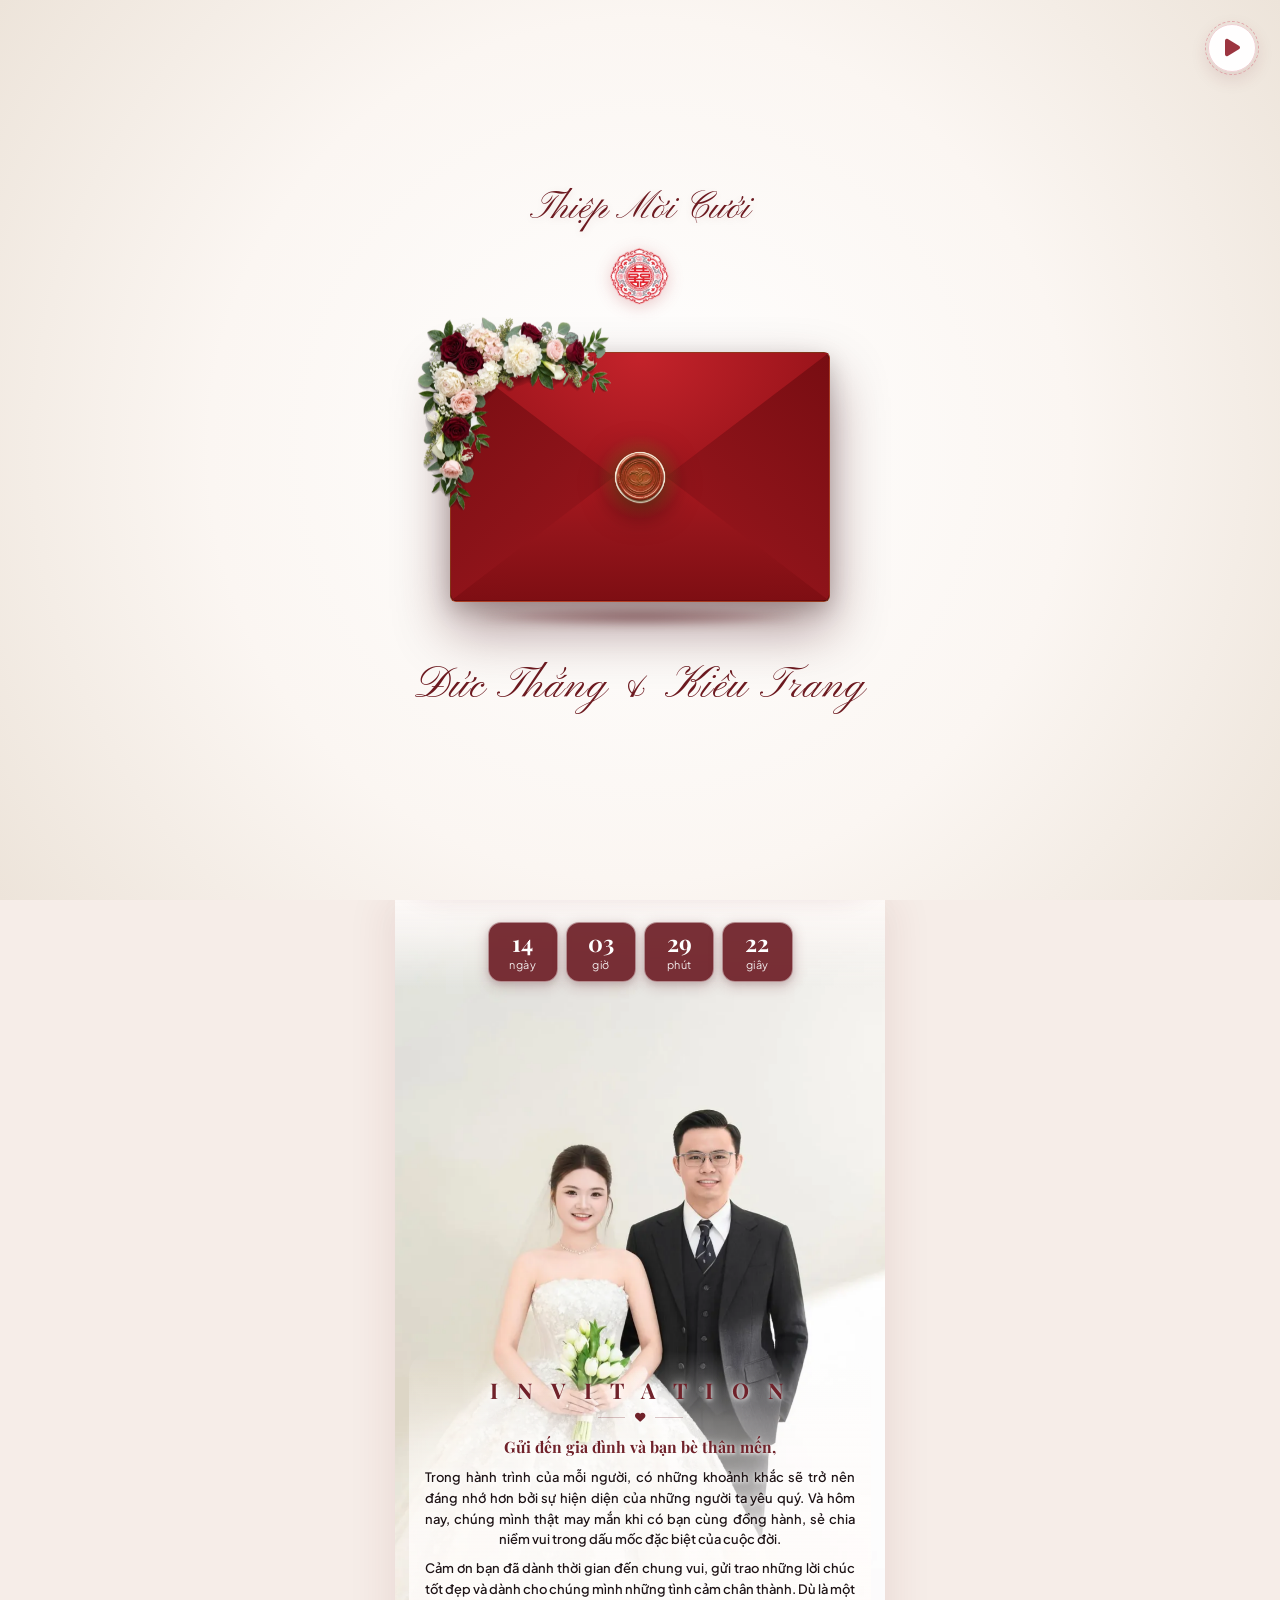
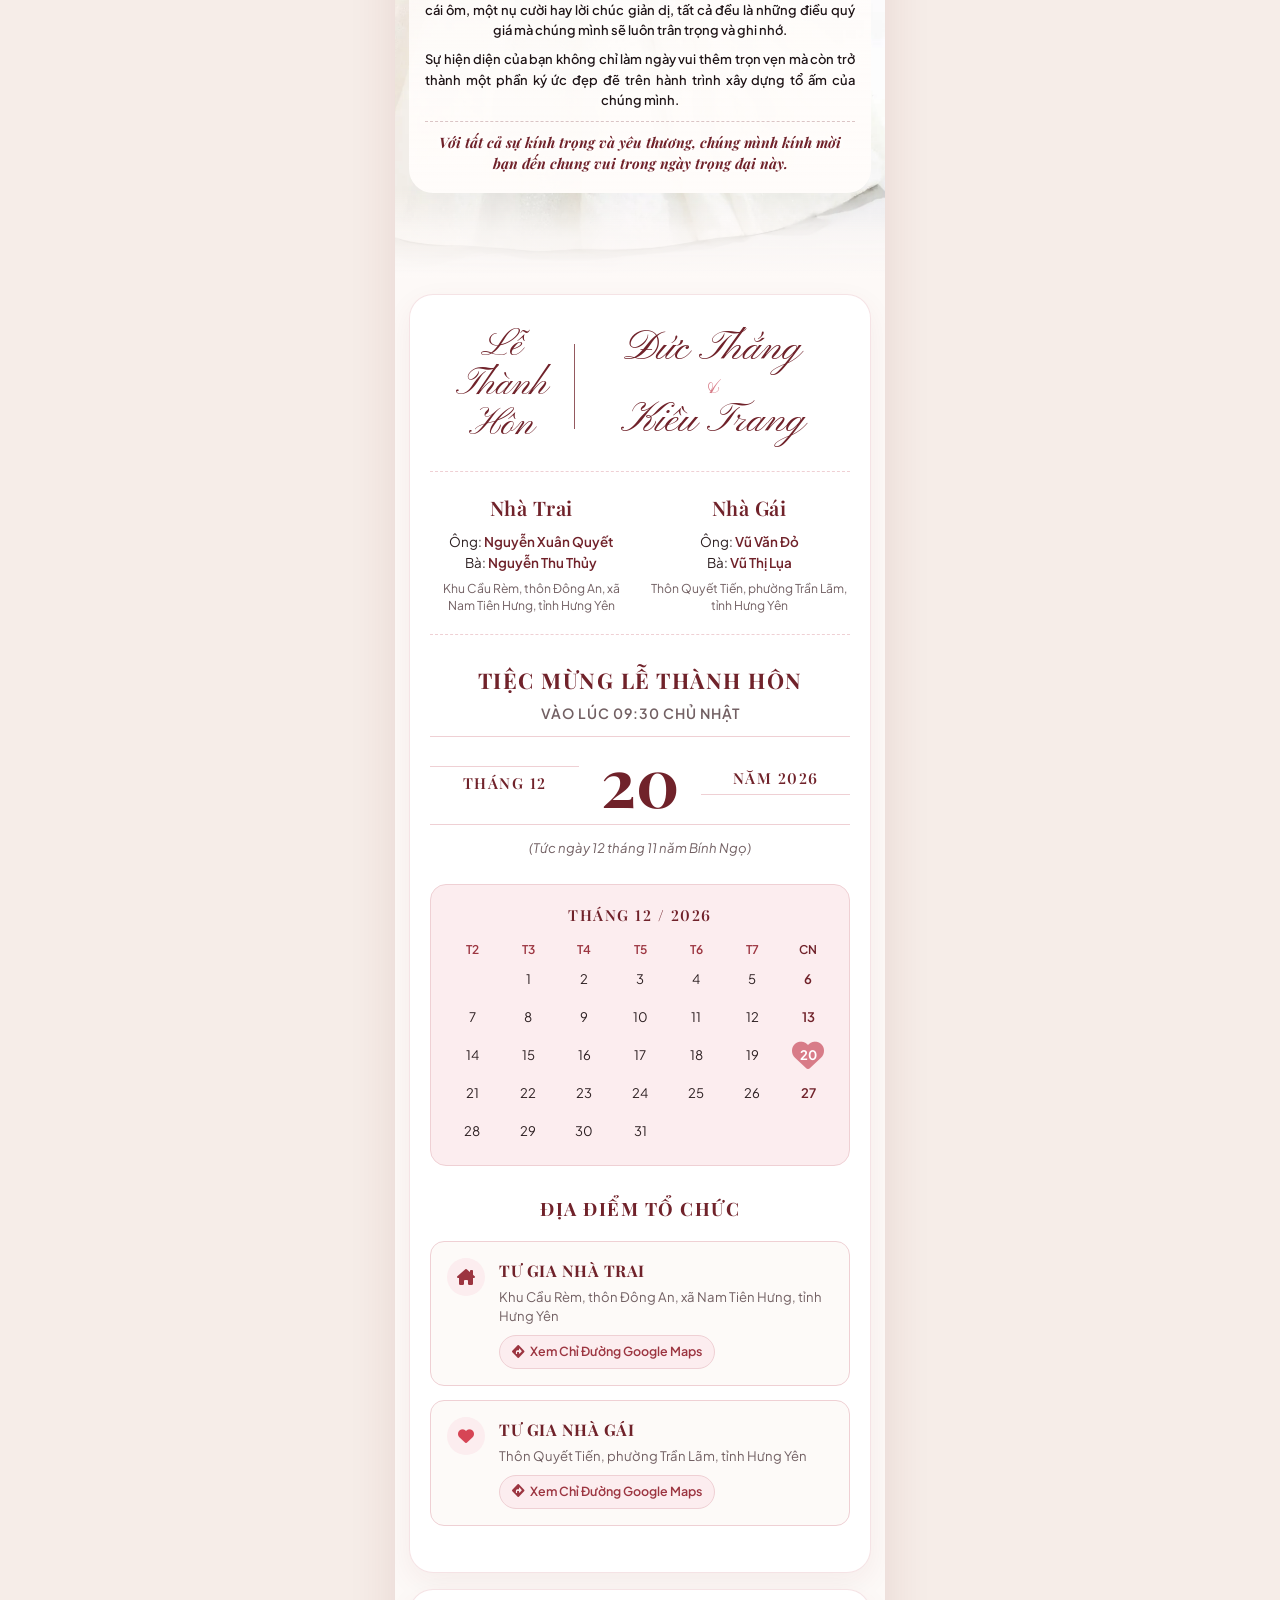
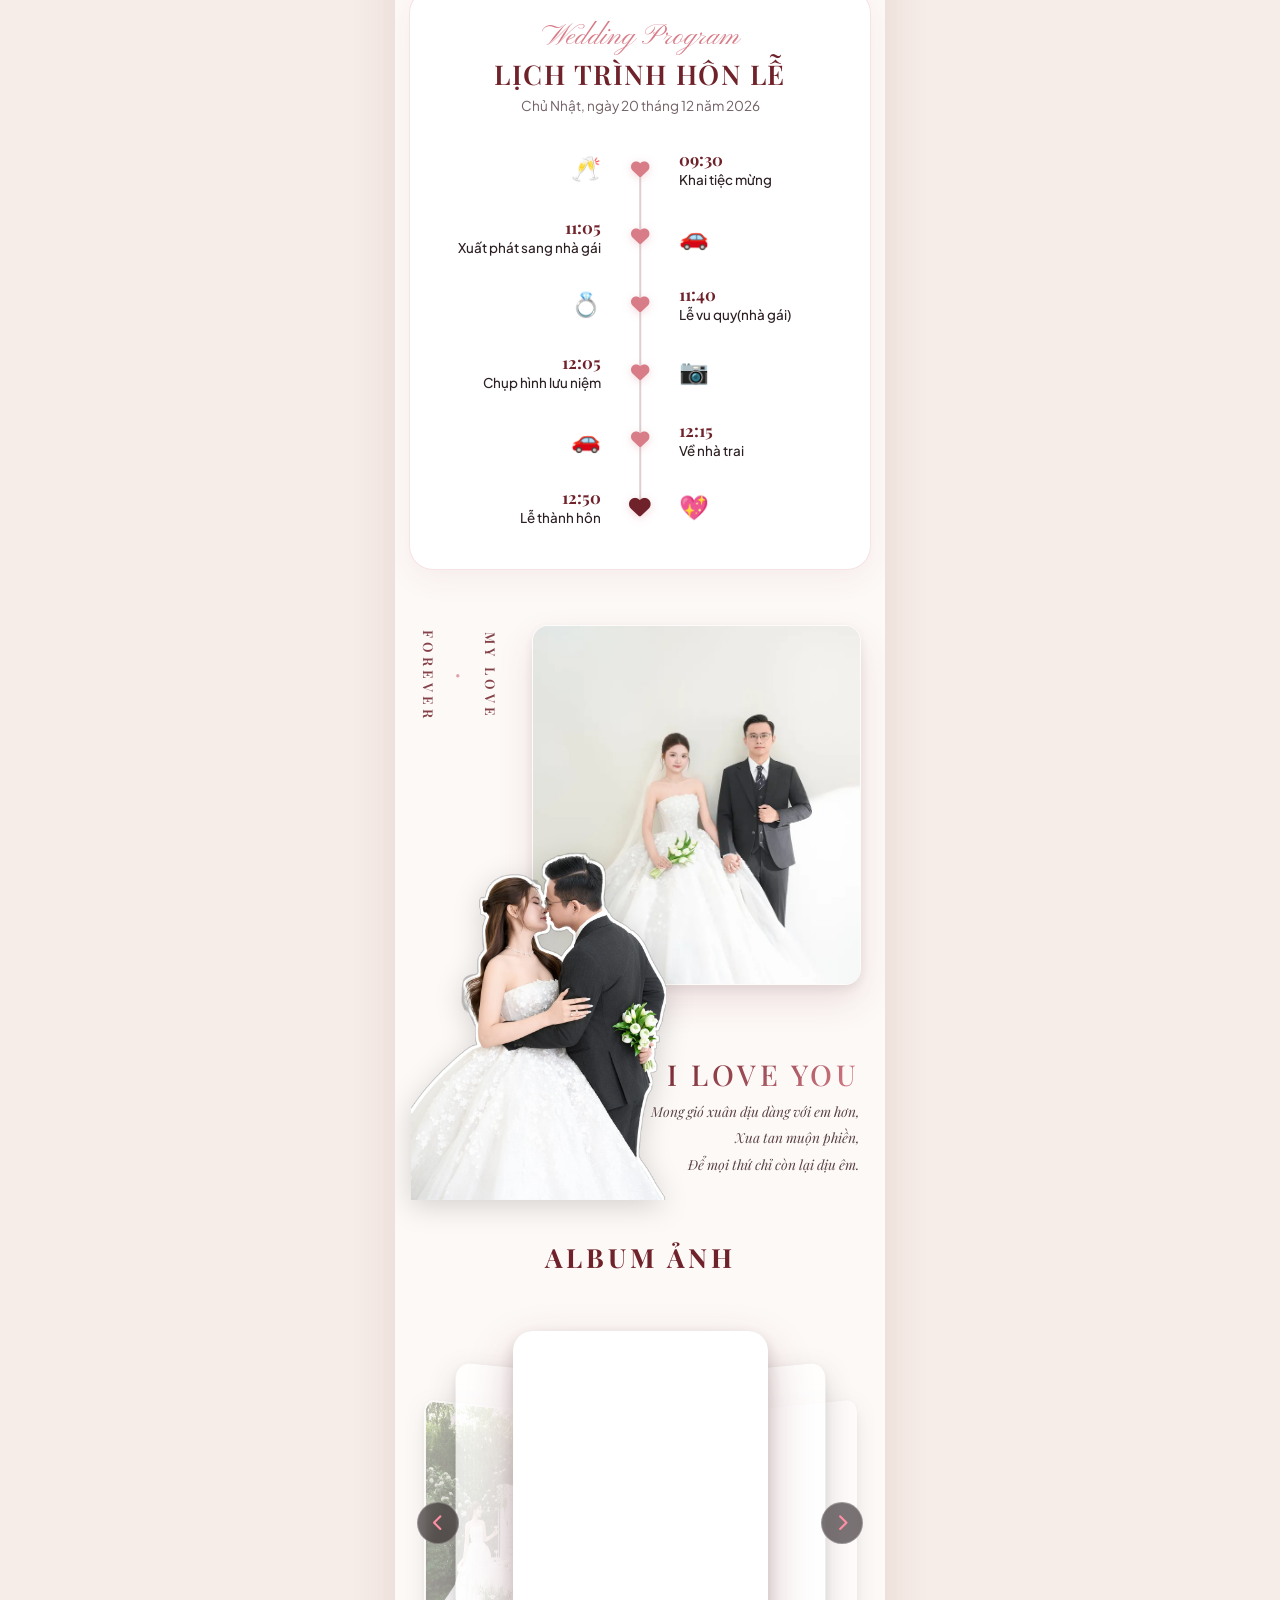
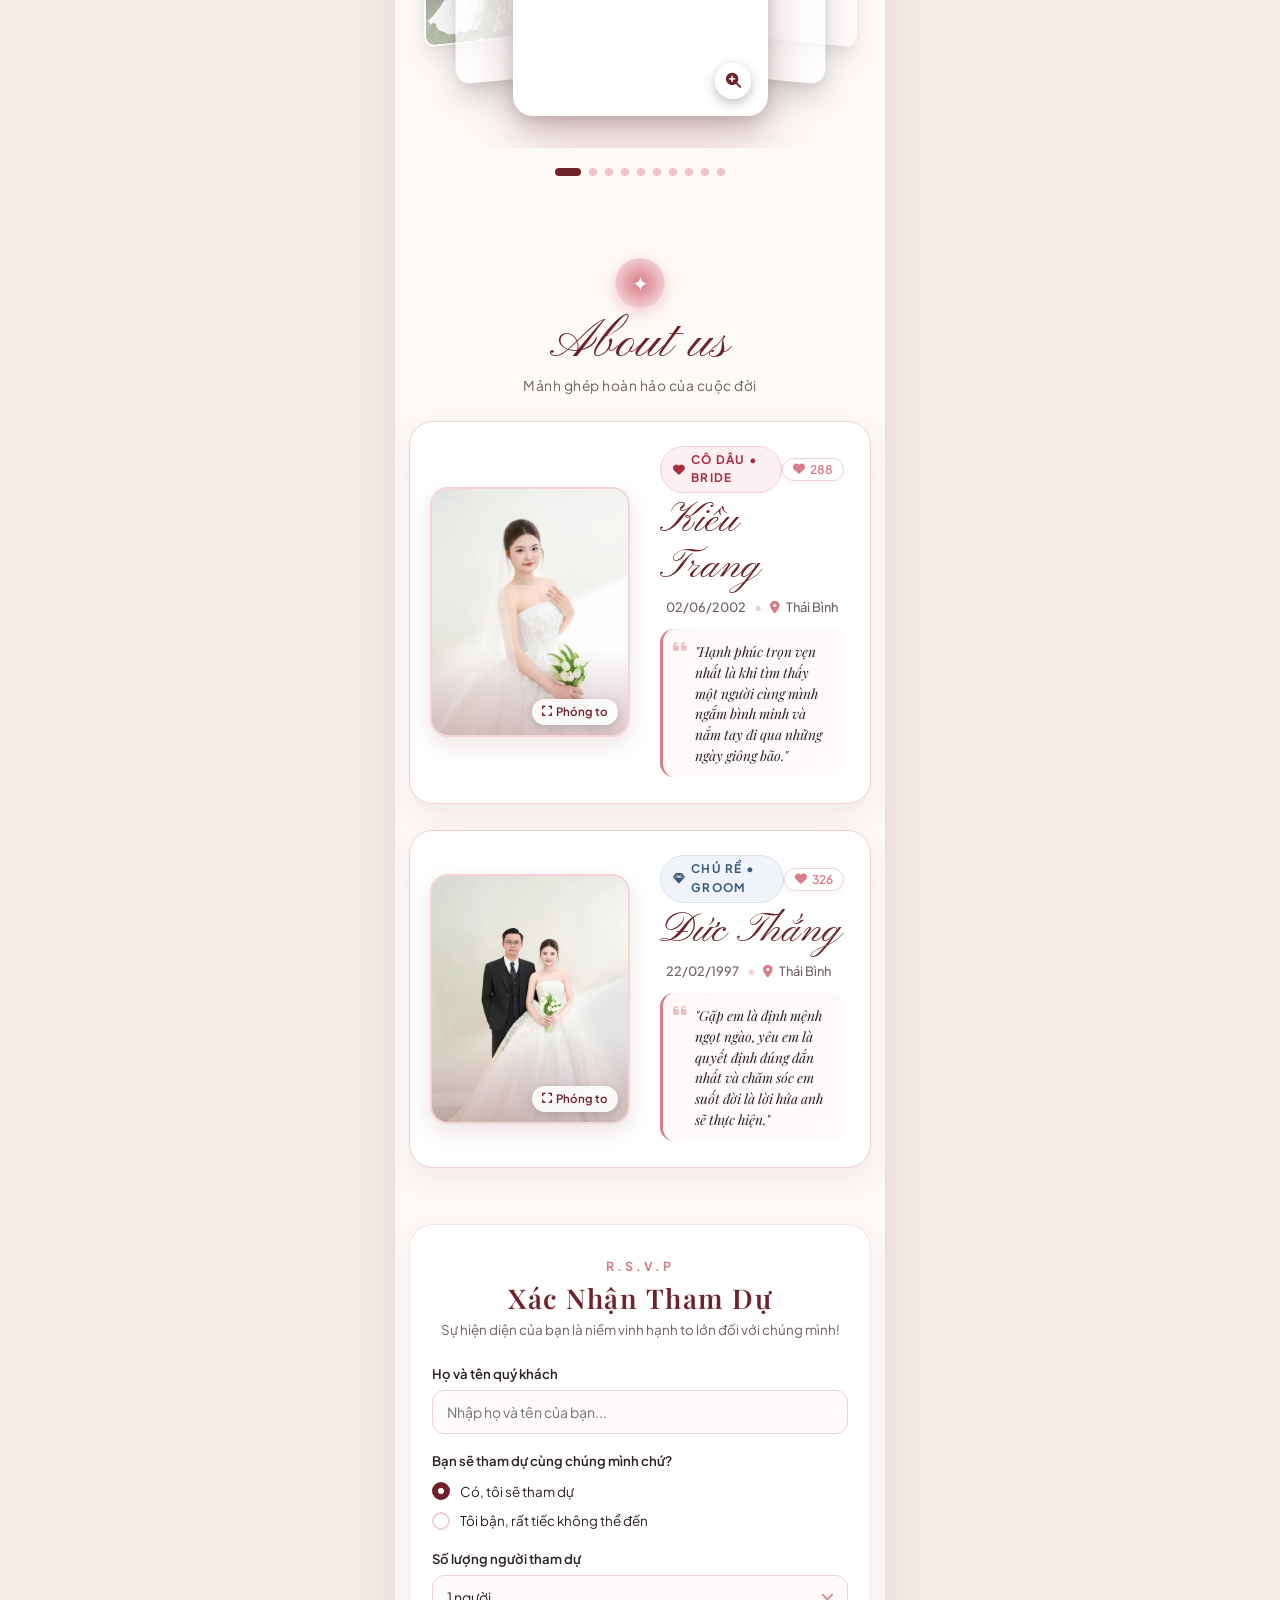
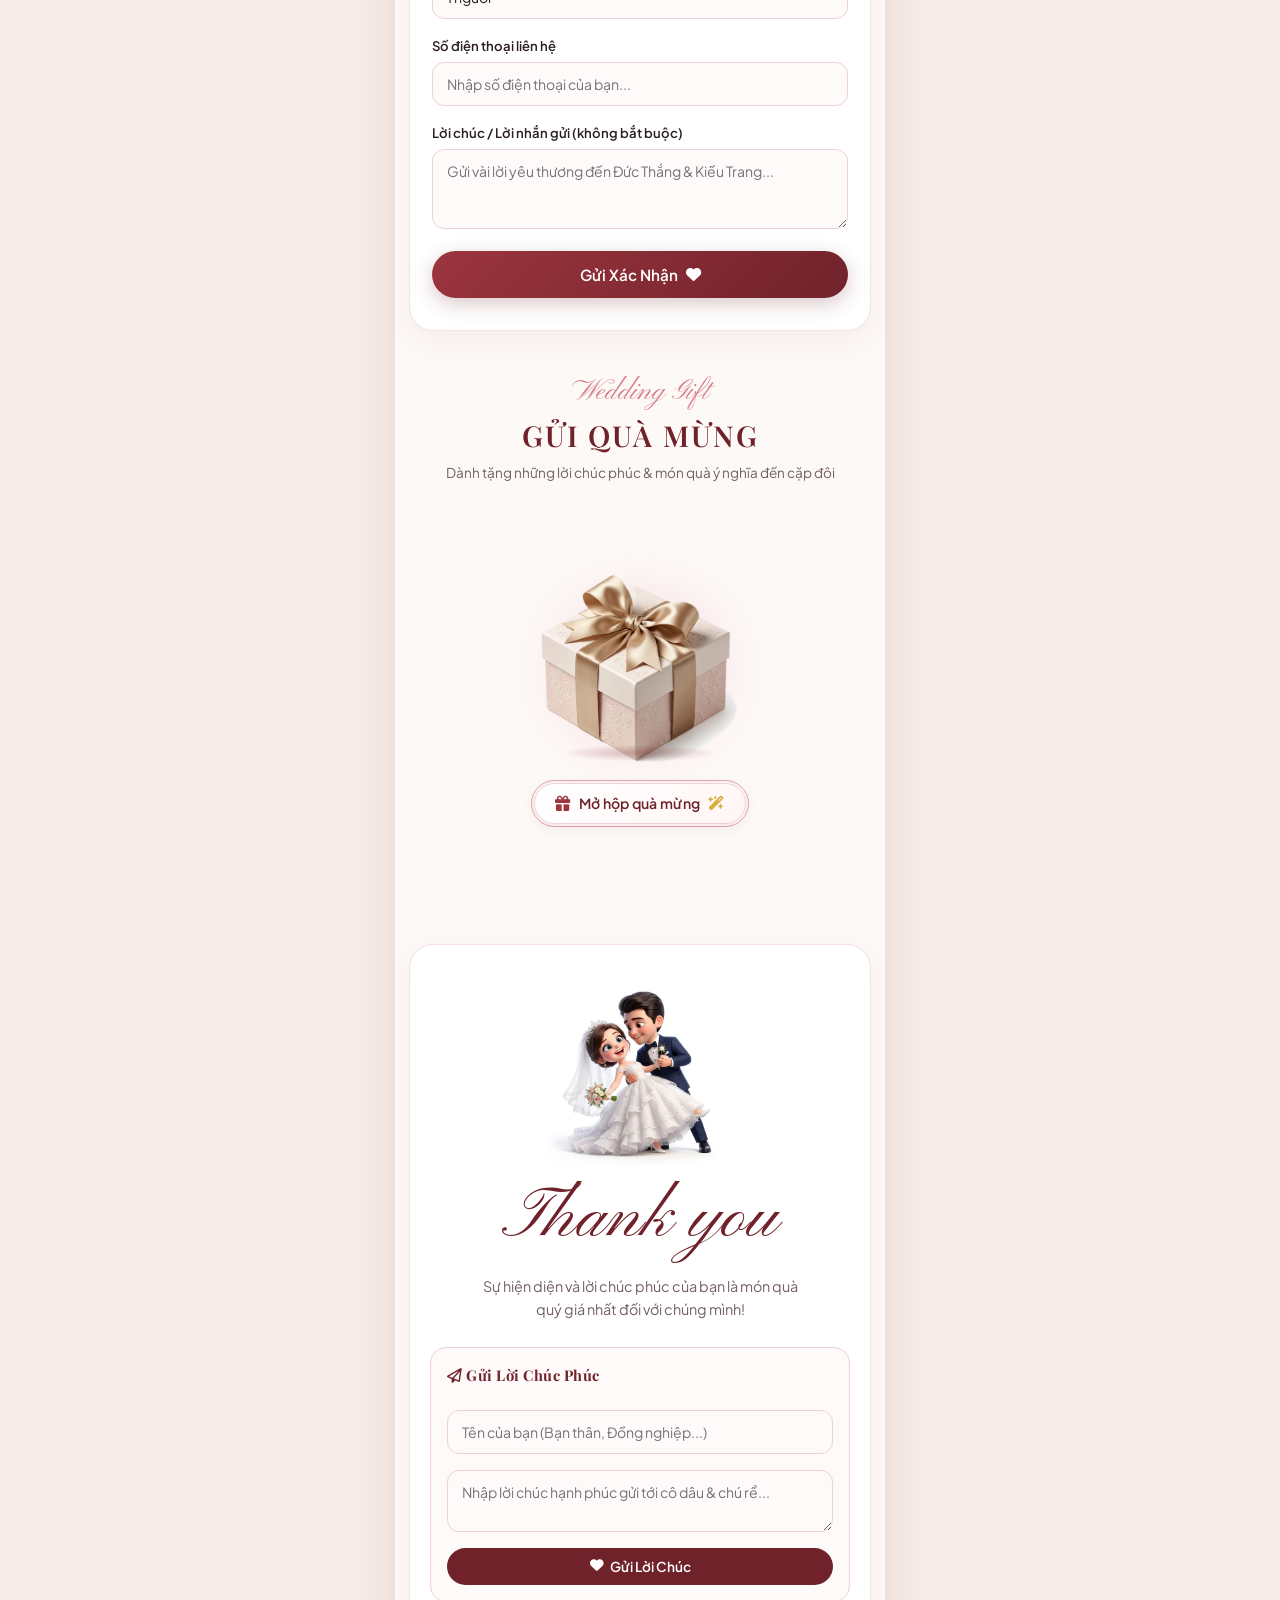
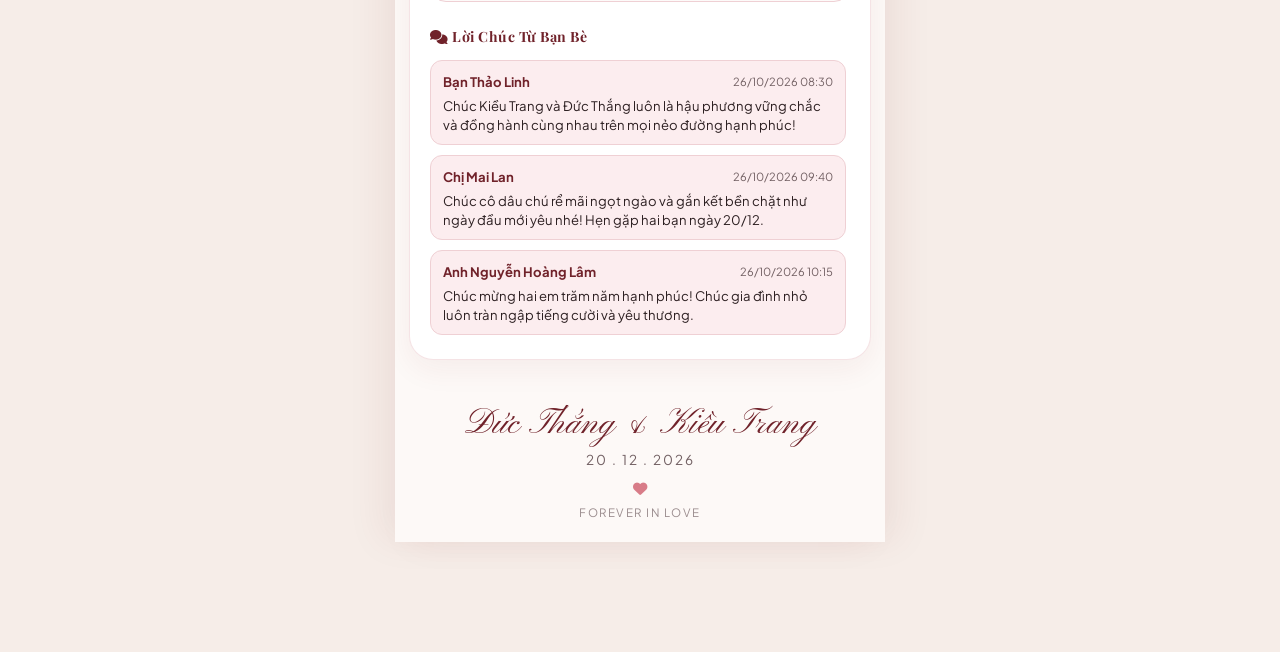
==== commit 19594318: "feat(share): them anh thumbnail 1200x630 va the Open Graph day du cho Messenger/Zalo/Facebook - Tao " ====
--- a/index.html
+++ b/index.html
@@ -8,9 +8,24 @@
   
   <!-- Meta tags cho SEO & Social Sharing -->
   <meta name="description" content="Thiệp cưới online của Đức Thắng & Kiều Trang - 20.12.2026. Trân trọng kính mời bạn đến tham dự và chung vui cùng chúng mình!">
-  <meta property="og:title" content="Thiệp Cưới Online - Đức Thắng & Kiều Trang">
-  <meta property="og:description" content="Trân trọng kính mời bạn đến dự tiệc mừng lễ thành hôn của Đức Thắng & Kiều Trang!">
-  <meta property="og:image" content="assets/images/TTT09584_web.jpg">
+  <link rel="canonical" href="https://thangtrangwedding.vercel.app/nha-trai">
+  <meta property="og:type" content="website">
+  <meta property="og:site_name" content="Thiệp Cưới Đức Thắng &amp; Kiều Trang">
+  <meta property="og:locale" content="vi_VN">
+  <meta property="og:url" content="https://thangtrangwedding.vercel.app/nha-trai">
+  <meta property="og:title" content="Thiệp Cưới Online - Đức Thắng &amp; Kiều Trang">
+  <meta property="og:description" content="Trân trọng kính mời bạn đến dự tiệc mừng lễ thành hôn của Đức Thắng &amp; Kiều Trang!">
+  <!-- Ảnh thumbnail khi gửi link qua Messenger/Zalo/Facebook: bắt buộc là link đầy đủ https:// -->
+  <meta property="og:image" content="https://thangtrangwedding.vercel.app/assets/og/og-nha-trai.jpg">
+  <meta property="og:image:secure_url" content="https://thangtrangwedding.vercel.app/assets/og/og-nha-trai.jpg">
+  <meta property="og:image:type" content="image/jpeg">
+  <meta property="og:image:width" content="1200">
+  <meta property="og:image:height" content="630">
+  <meta property="og:image:alt" content="Thiệp mời cưới Đức Thắng &amp; Kiều Trang - 20.12.2026">
+  <meta name="twitter:card" content="summary_large_image">
+  <meta name="twitter:title" content="Thiệp Cưới Online - Đức Thắng &amp; Kiều Trang">
+  <meta name="twitter:description" content="Trân trọng kính mời bạn đến dự tiệc mừng lễ thành hôn của Đức Thắng &amp; Kiều Trang!">
+  <meta name="twitter:image" content="https://thangtrangwedding.vercel.app/assets/og/og-nha-trai.jpg">
   
   <!-- Favicon (tránh request 404 /favicon.ico) -->
   <link rel="icon" href="data:image/svg+xml,%3Csvg xmlns=%22http://www.w3.org/2000/svg%22 viewBox=%220 0 100 100%22%3E%3Ctext y=%22.9em%22 font-size=%2290%22%3E%E2%9D%A4%EF%B8%8F%3C/text%3E%3C/svg%3E">
